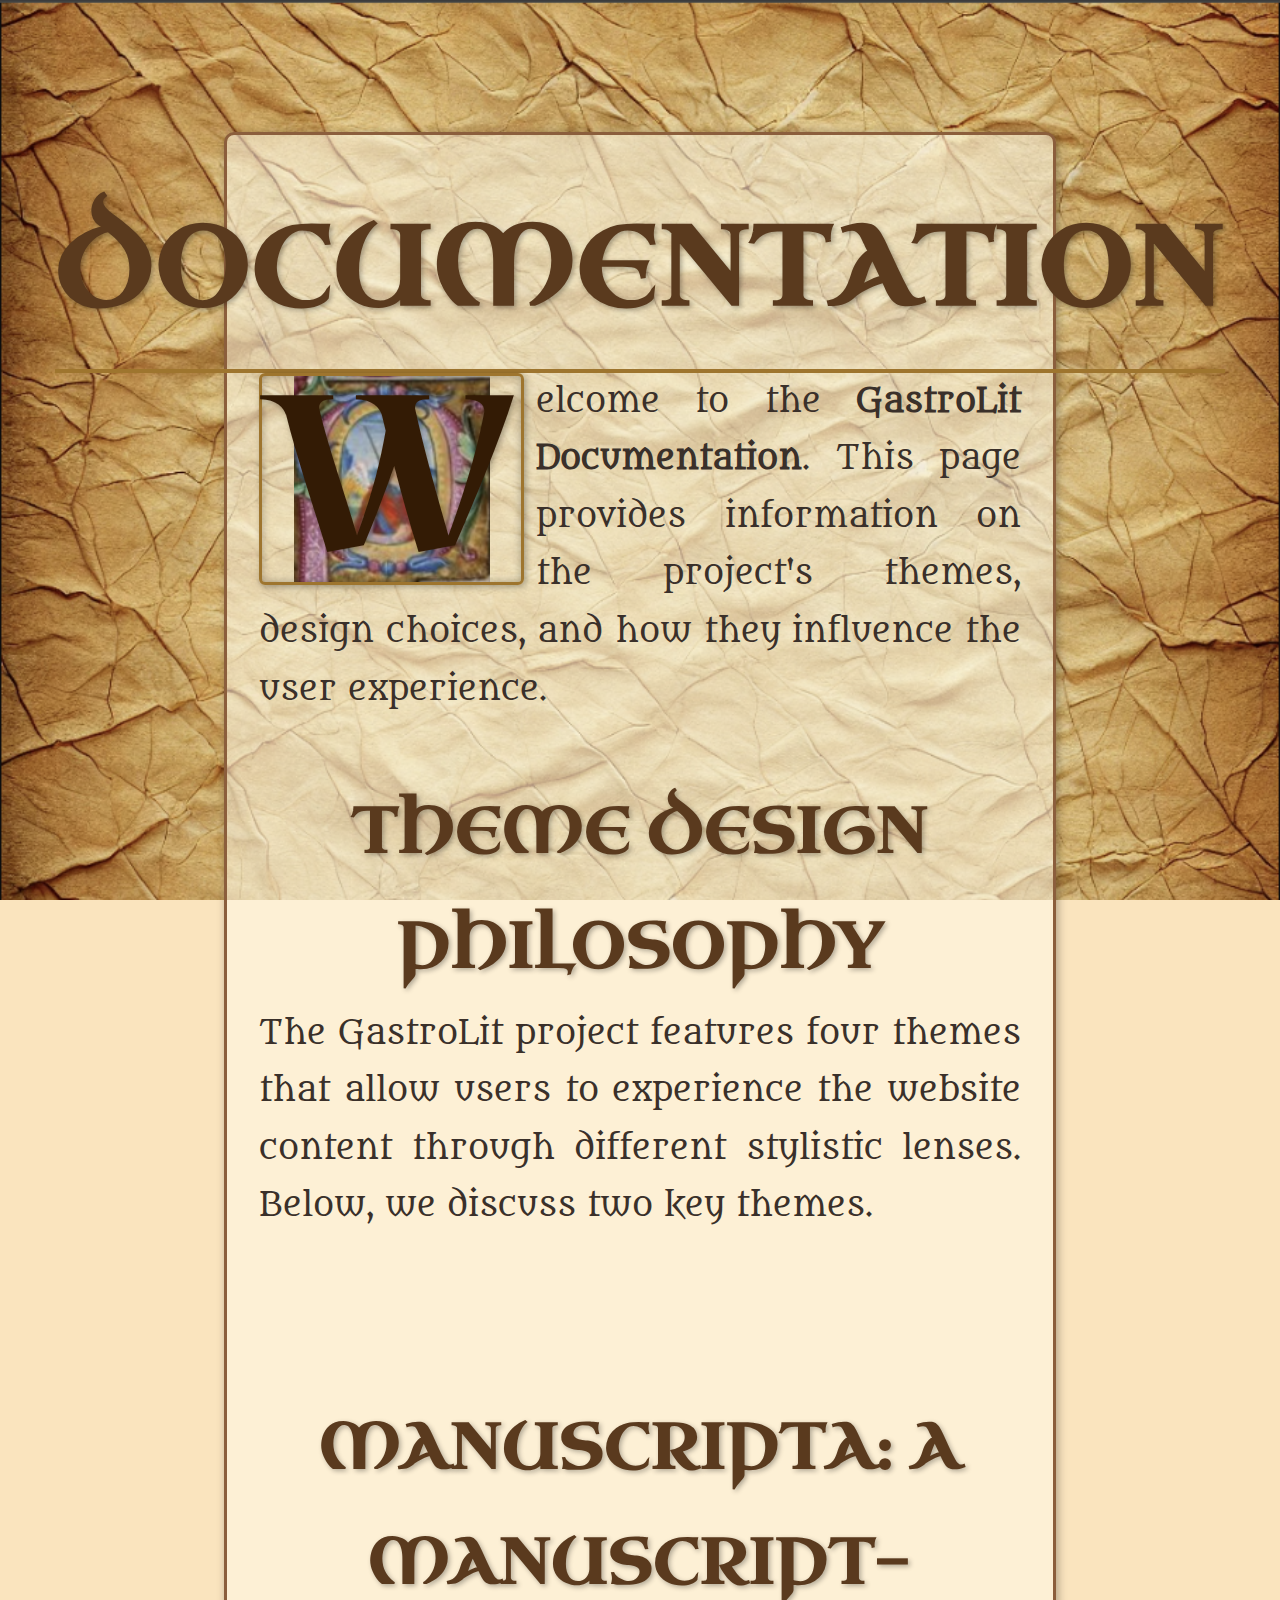
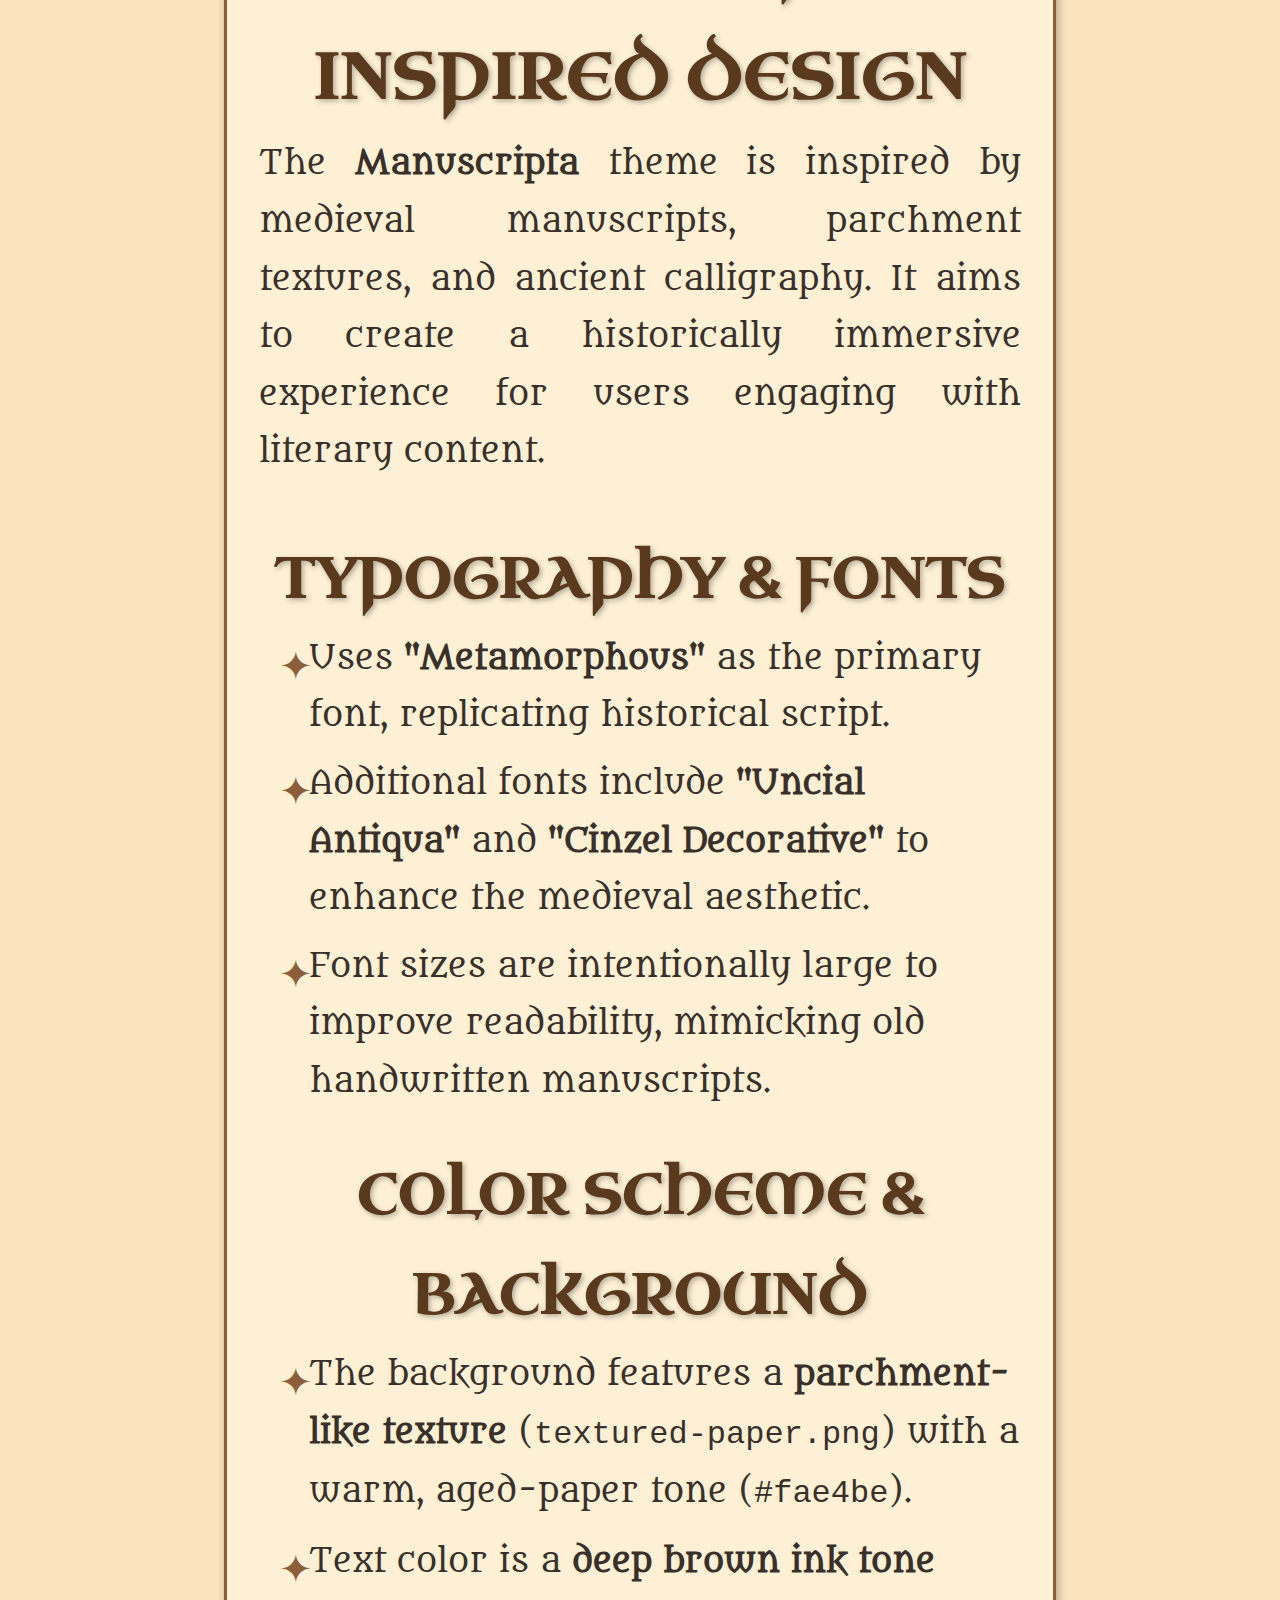
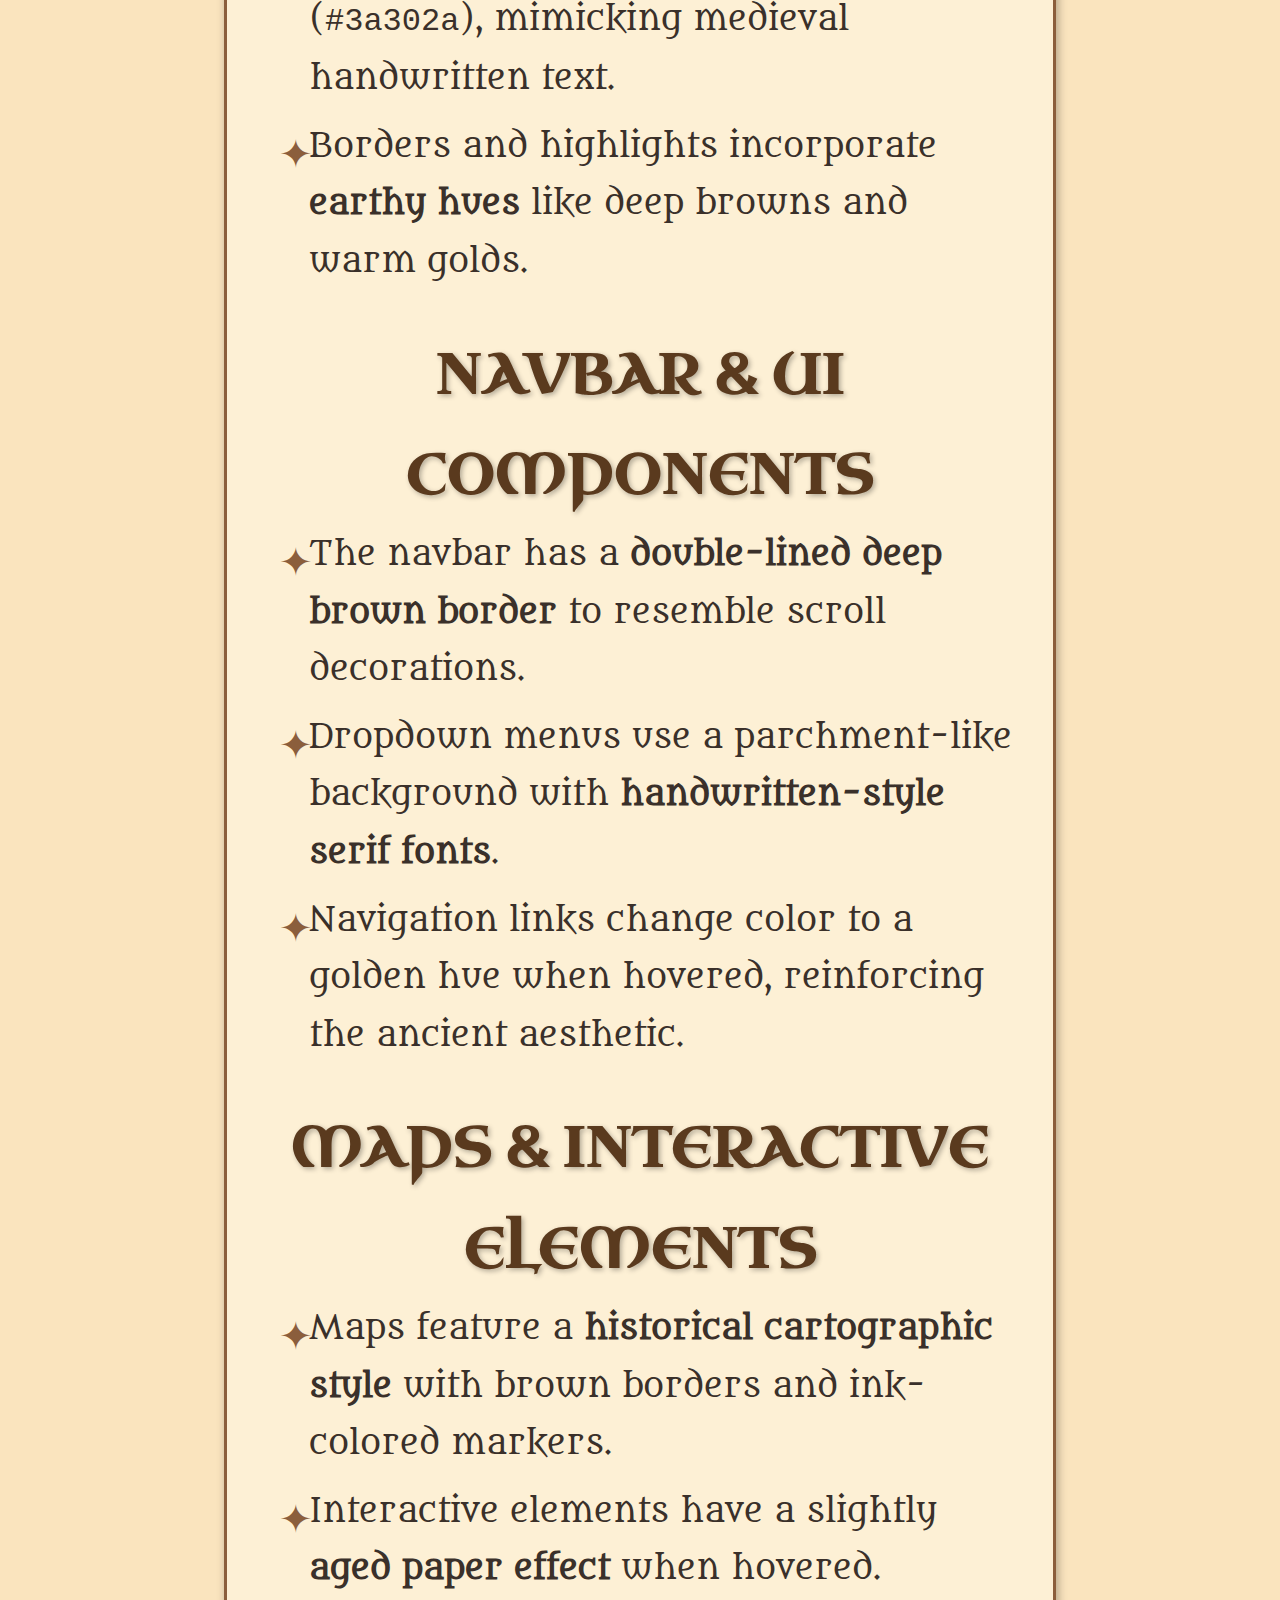
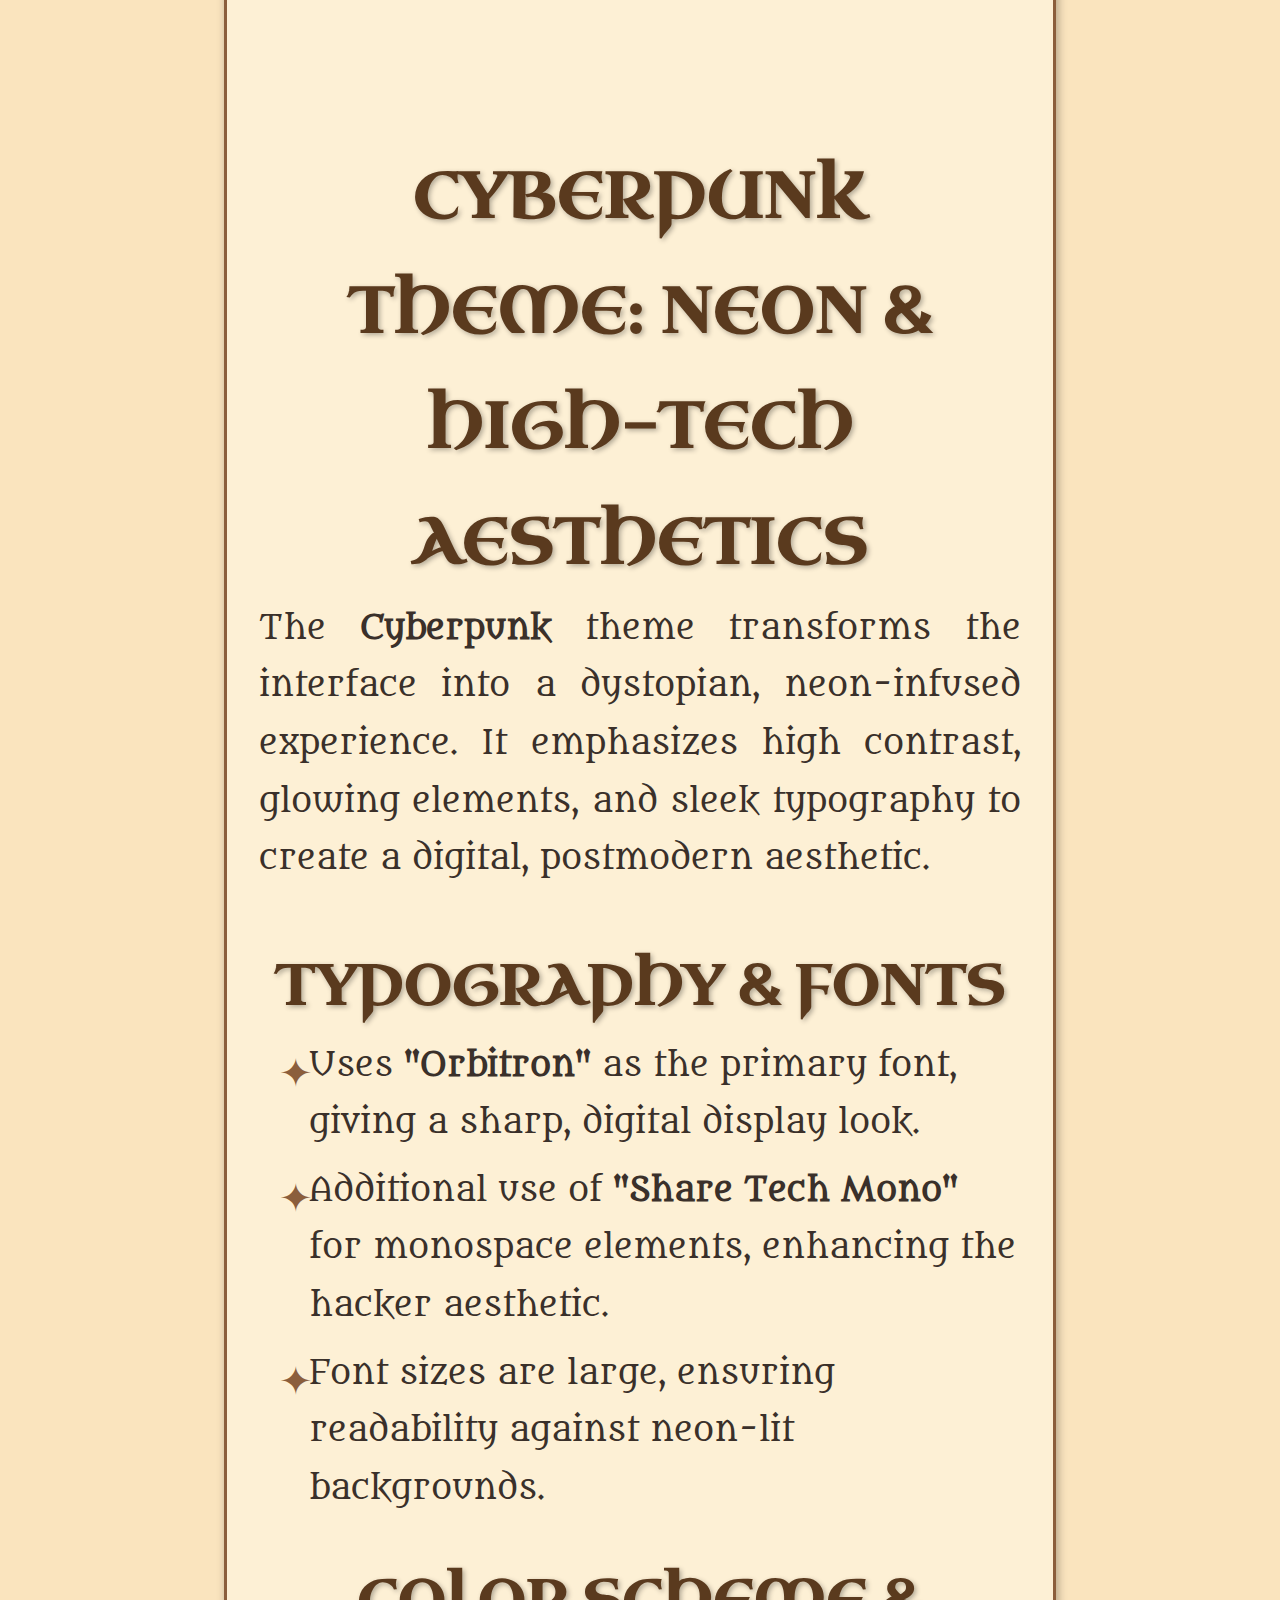
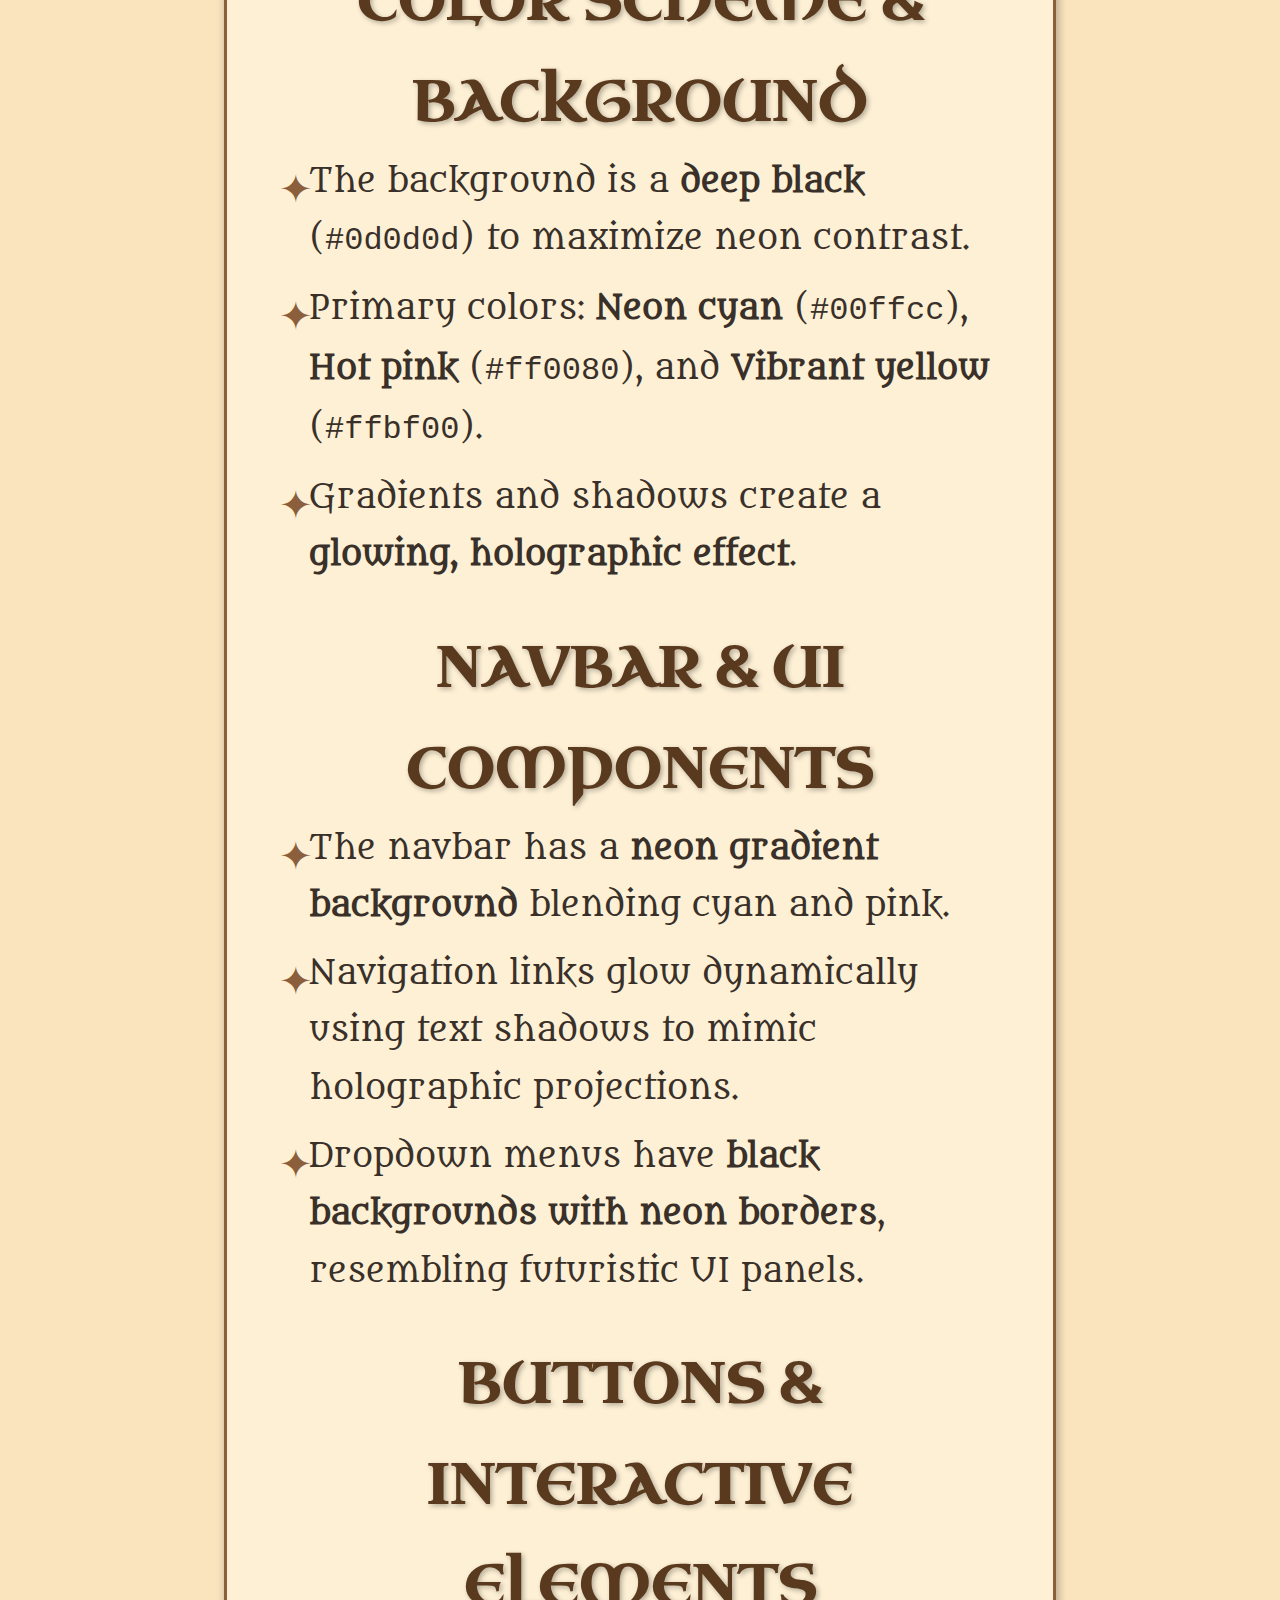
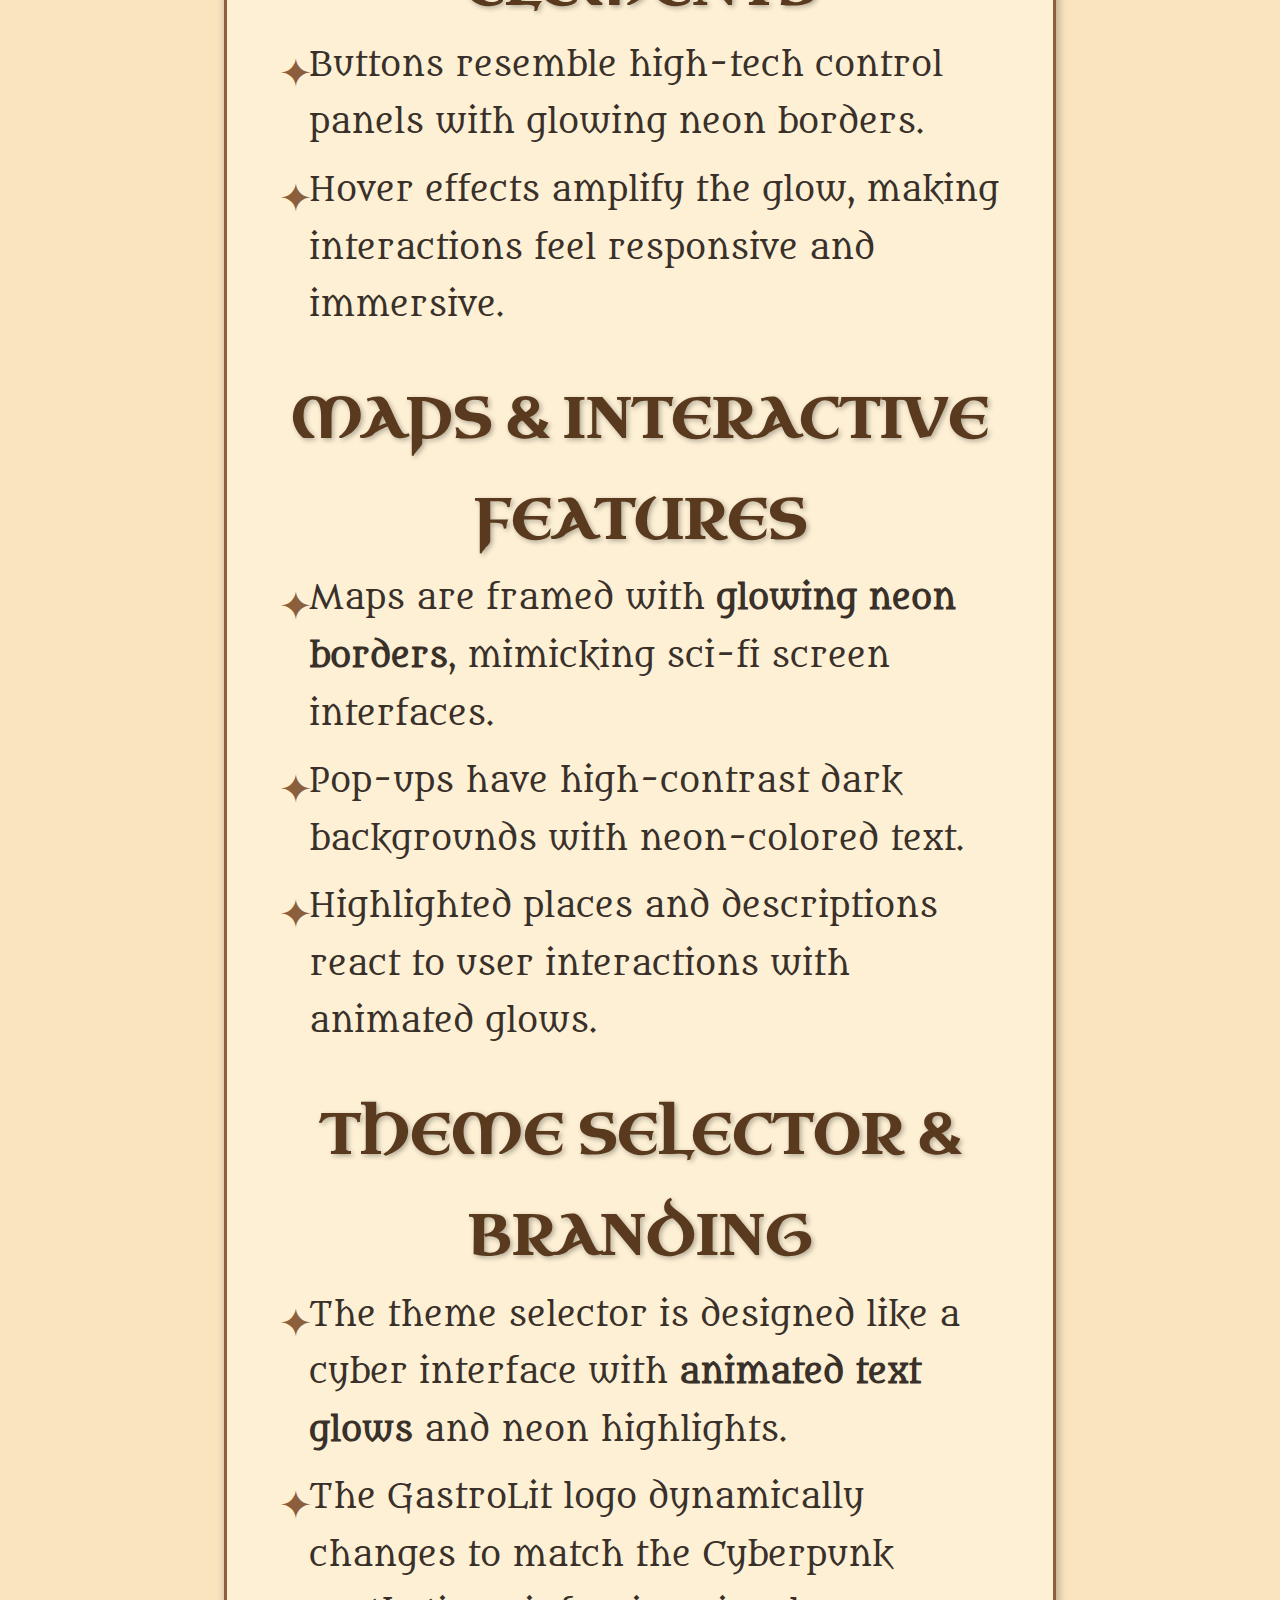
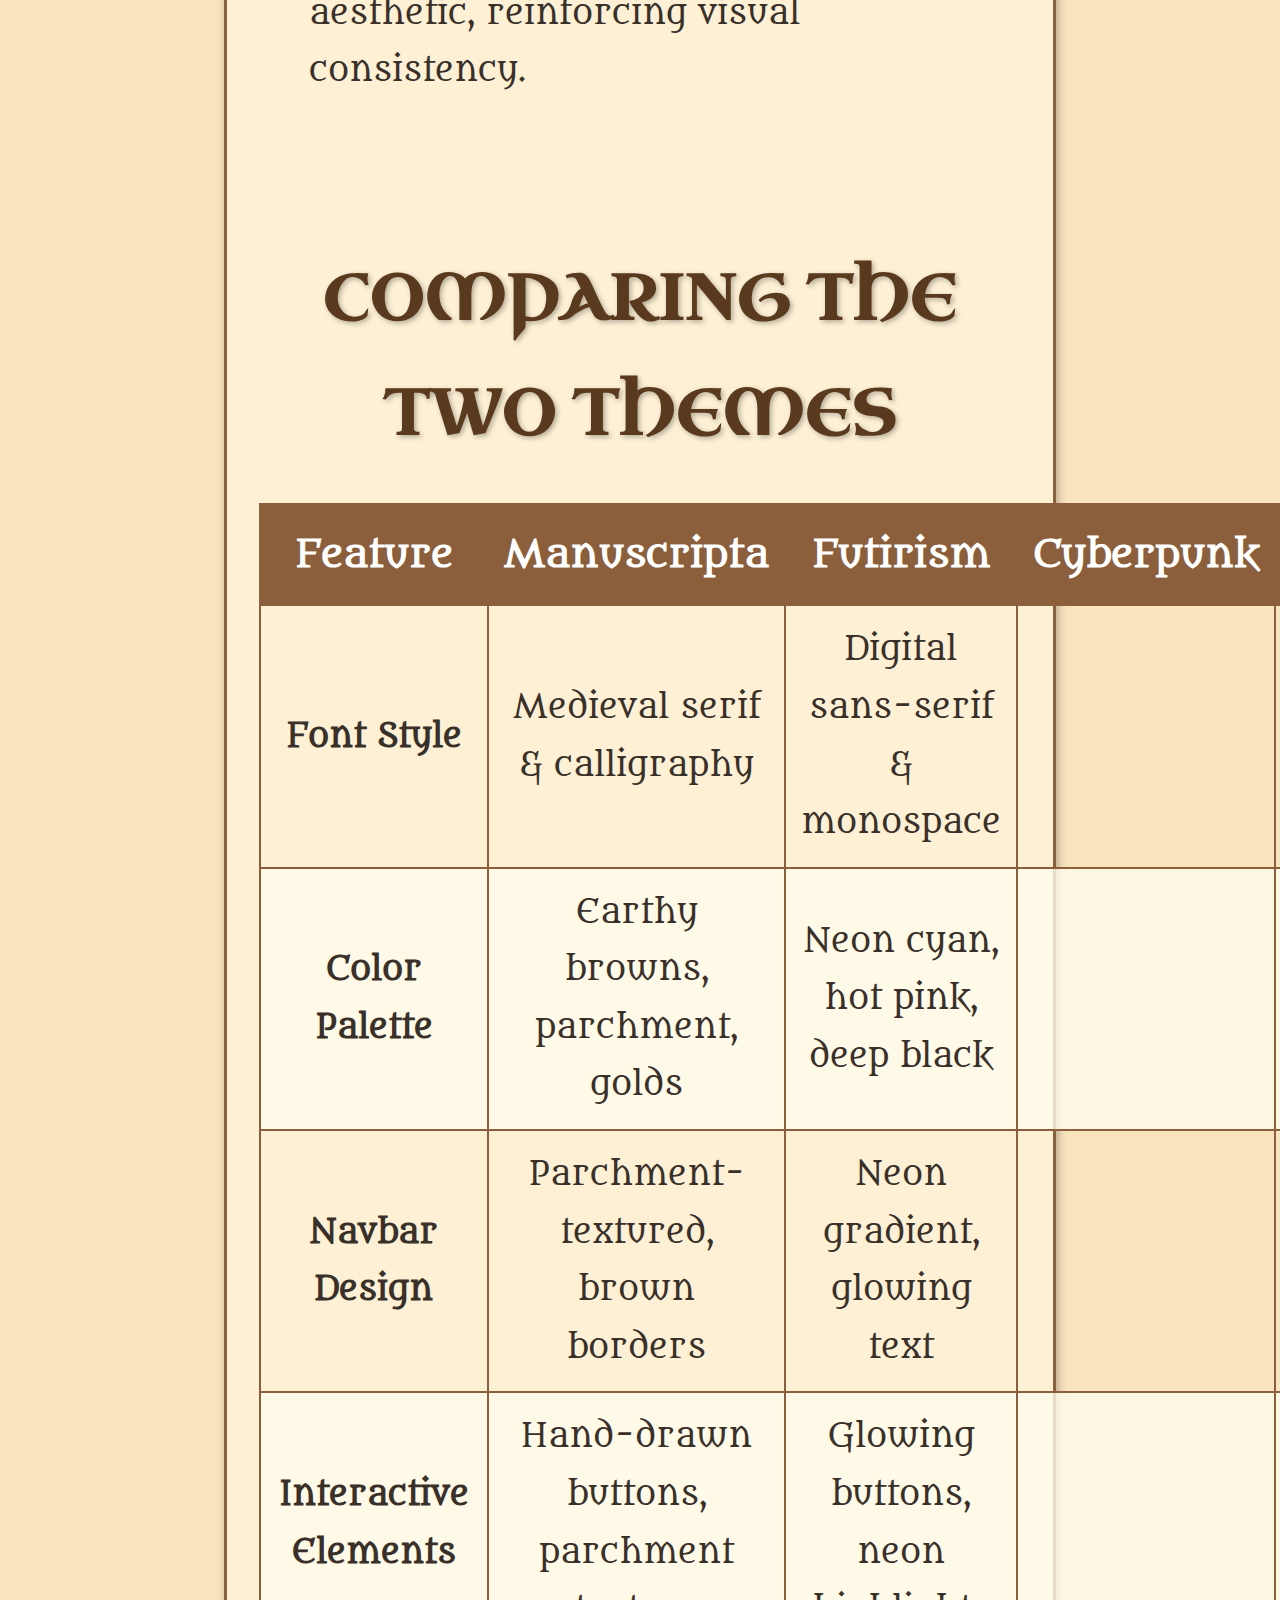
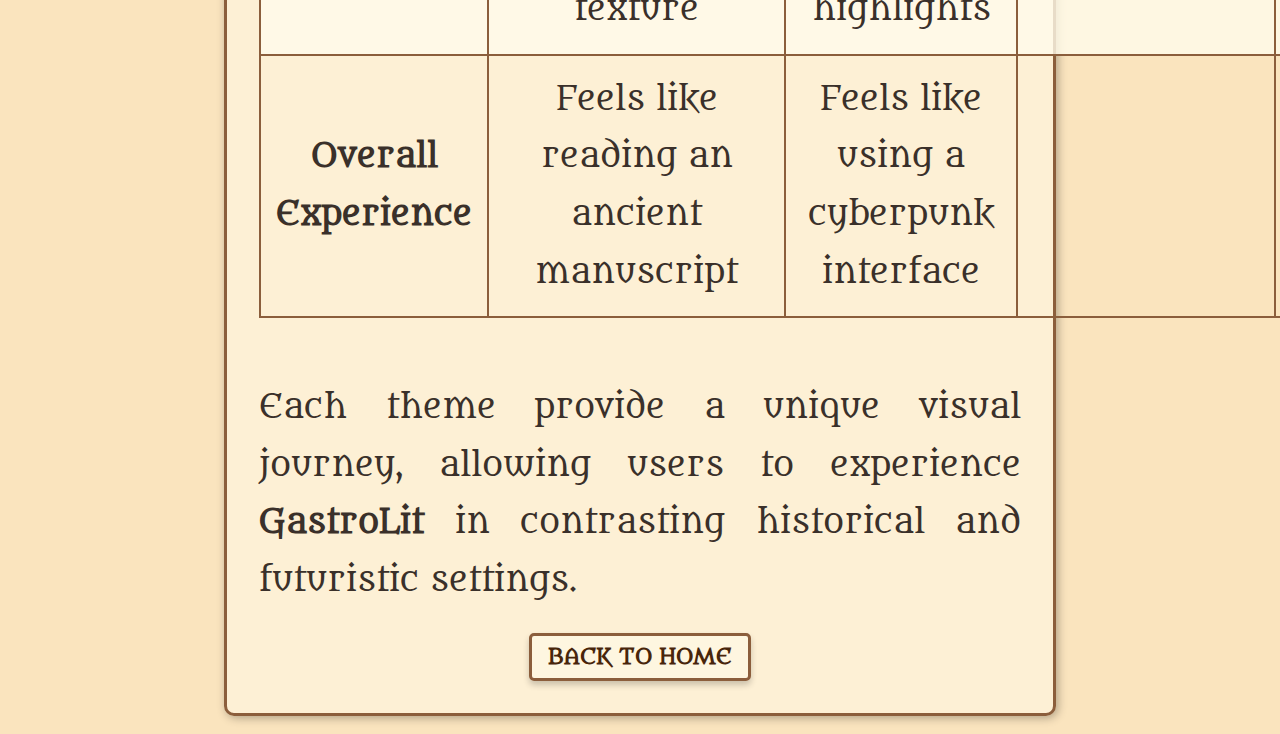
==== doc.html @ 425aa204 "names adjusting" ====
<!DOCTYPE html>
<html lang="en">
<head>
    <meta charset="UTF-8">
    <title>Documentation</title>
    <link id="theme-stylesheet" rel="stylesheet" href="">
</head>
<body>

    <div class="doc-container">
        <h1>Documentation</h1>
        <p class="drop-cap">Welcome to the <b>GastroLit Documentation</b>. This page provides information on the project's themes, design choices, and how they influence the user experience.</p>

        <h2>Theme Design Philosophy</h2>
        <p>The GastroLit project features four themes that allow users to experience the website content through different stylistic lenses. Below, we discuss two key themes.

        <hr>

        <h2>Manuscripta: A Manuscript-Inspired Design</h2>
        <p>The <b>Manuscripta</b> theme is inspired by medieval manuscripts, parchment textures, and ancient calligraphy. It aims to create a historically immersive experience for users engaging with literary content.</p>

        <h3>Typography & Fonts</h3>
        <ul>
            <li>Uses <b>"Metamorphous"</b> as the primary font, replicating historical script.</li>
            <li>Additional fonts include <b>"Uncial Antiqua"</b> and <b>"Cinzel Decorative"</b> to enhance the medieval aesthetic.</li>
            <li>Font sizes are intentionally large to improve readability, mimicking old handwritten manuscripts.</li>
        </ul>

        <h3>Color Scheme & Background</h3>
        <ul>
            <li>The background features a <b>parchment-like texture</b> (<code>textured-paper.png</code>) with a warm, aged-paper tone (<code>#fae4be</code>).</li>
            <li>Text color is a <b>deep brown ink tone</b> (<code>#3a302a</code>), mimicking medieval handwritten text.</li>
            <li>Borders and highlights incorporate <b>earthy hues</b> like deep browns and warm golds.</li>
        </ul>

        <h3>Navbar & UI Components</h3>
        <ul>
            <li>The navbar has a <b>double-lined deep brown border</b> to resemble scroll decorations.</li>
            <li>Dropdown menus use a parchment-like background with <b>handwritten-style serif fonts</b>.</li>
            <li>Navigation links change color to a golden hue when hovered, reinforcing the ancient aesthetic.</li>
        </ul>

        <h3>Maps & Interactive Elements</h3>
        <ul>
            <li>Maps feature a <b>historical cartographic style</b> with brown borders and ink-colored markers.</li>
            <li>Interactive elements have a slightly <b>aged paper effect</b> when hovered.</li>
        </ul>

        <hr>

        <h2>Cyberpunk Theme: Neon & High-Tech Aesthetics</h2>
        <p>The <b>Cyberpunk</b> theme transforms the interface into a dystopian, neon-infused experience. It emphasizes high contrast, glowing elements, and sleek typography to create a digital, postmodern aesthetic.</p>

        <h3>Typography & Fonts</h3>
        <ul>
            <li>Uses <b>"Orbitron"</b> as the primary font, giving a sharp, digital display look.</li>
            <li>Additional use of <b>"Share Tech Mono"</b> for monospace elements, enhancing the hacker aesthetic.</li>
            <li>Font sizes are large, ensuring readability against neon-lit backgrounds.</li>
        </ul>

        <h3>Color Scheme & Background</h3>
        <ul>
            <li>The background is a <b>deep black</b> (<code>#0d0d0d</code>) to maximize neon contrast.</li>
            <li>Primary colors: <b>Neon cyan</b> (<code>#00ffcc</code>), <b>Hot pink</b> (<code>#ff0080</code>), and <b>Vibrant yellow</b> (<code>#ffbf00</code>).</li>
            <li>Gradients and shadows create a <b>glowing, holographic effect</b>.</li>
        </ul>

        <h3>Navbar & UI Components</h3>
        <ul>
            <li>The navbar has a <b>neon gradient background</b> blending cyan and pink.</li>
            <li>Navigation links glow dynamically using text shadows to mimic holographic projections.</li>
            <li>Dropdown menus have <b>black backgrounds with neon borders</b>, resembling futuristic UI panels.</li>
        </ul>

        <h3>Buttons & Interactive Elements</h3>
        <ul>
            <li>Buttons resemble high-tech control panels with glowing neon borders.</li>
            <li>Hover effects amplify the glow, making interactions feel responsive and immersive.</li>
        </ul>

        <h3>Maps & Interactive Features</h3>
        <ul>
            <li>Maps are framed with <b>glowing neon borders</b>, mimicking sci-fi screen interfaces.</li>
            <li>Pop-ups have high-contrast dark backgrounds with neon-colored text.</li>
            <li>Highlighted places and descriptions react to user interactions with animated glows.</li>
        </ul>

        <h3>Theme Selector & Branding</h3>
        <ul>
            <li>The theme selector is designed like a cyber interface with <b>animated text glows</b> and neon highlights.</li>
            <li>The GastroLit logo dynamically changes to match the Cyberpunk aesthetic, reinforcing visual consistency.</li>
        </ul>

        <hr>

        <h2>Comparing the Two Themes</h2>
        <table border="1" style="width: 100%; text-align: left; border-collapse: collapse;">
            <thead>
                <tr>
                    <th>Feature</th>
                    <th>Manuscripta</th>
                    <th>Futirism</th>
                    <th>Cyberpunk</th>
                    <th>Futuristic</th>
                </tr>
            </thead>
            <tbody>
                <tr>
                    <td><b>Font Style</b></td>
                    <td>Medieval serif & calligraphy</td>
                    <td>Digital sans-serif & monospace</td>
                    <td></td>
                    <td></td>
                </tr>
                <tr>
                    <td><b>Color Palette</b></td>
                    <td>Earthy browns, parchment, golds</td>
                    <td>Neon cyan, hot pink, deep black</td>
                    <td></td>
                    <td></td>
                </tr>
                <tr>
                    <td><b>Navbar Design</b></td>
                    <td>Parchment-textured, brown borders</td>
                    <td>Neon gradient, glowing text</td>
                    <td></td>
                    <td></td>
                </tr>
                <tr>
                    <td><b>Interactive Elements</b></td>
                    <td>Hand-drawn buttons, parchment texture</td>
                    <td>Glowing buttons, neon highlights</td>
                    <td></td>
                    <td></td>
                </tr>
                <tr>
                    <td><b>Overall Experience</b></td>
                    <td>Feels like reading an ancient manuscript</td>
                    <td>Feels like using a cyberpunk interface</td>
                    <td></td>
                    <td></td>
                </tr>
            </tbody>
        </table>

        <br>
        <p>Each theme provide a unique visual journey, allowing users to experience <b>GastroLit</b> in contrasting historical and futuristic settings.</p>
        <button onclick="returnToHome()" class="button">Back to Home</button>
    </div>

    

    <script>
        document.addEventListener("DOMContentLoaded", function() {
            let currentTheme = localStorage.getItem("selectedTheme") || "styles/middleage.css";
            document.getElementById("theme-stylesheet").setAttribute("href", currentTheme);
        });
    </script>

    <script src="js/script.js"></script>

</body>
</html>
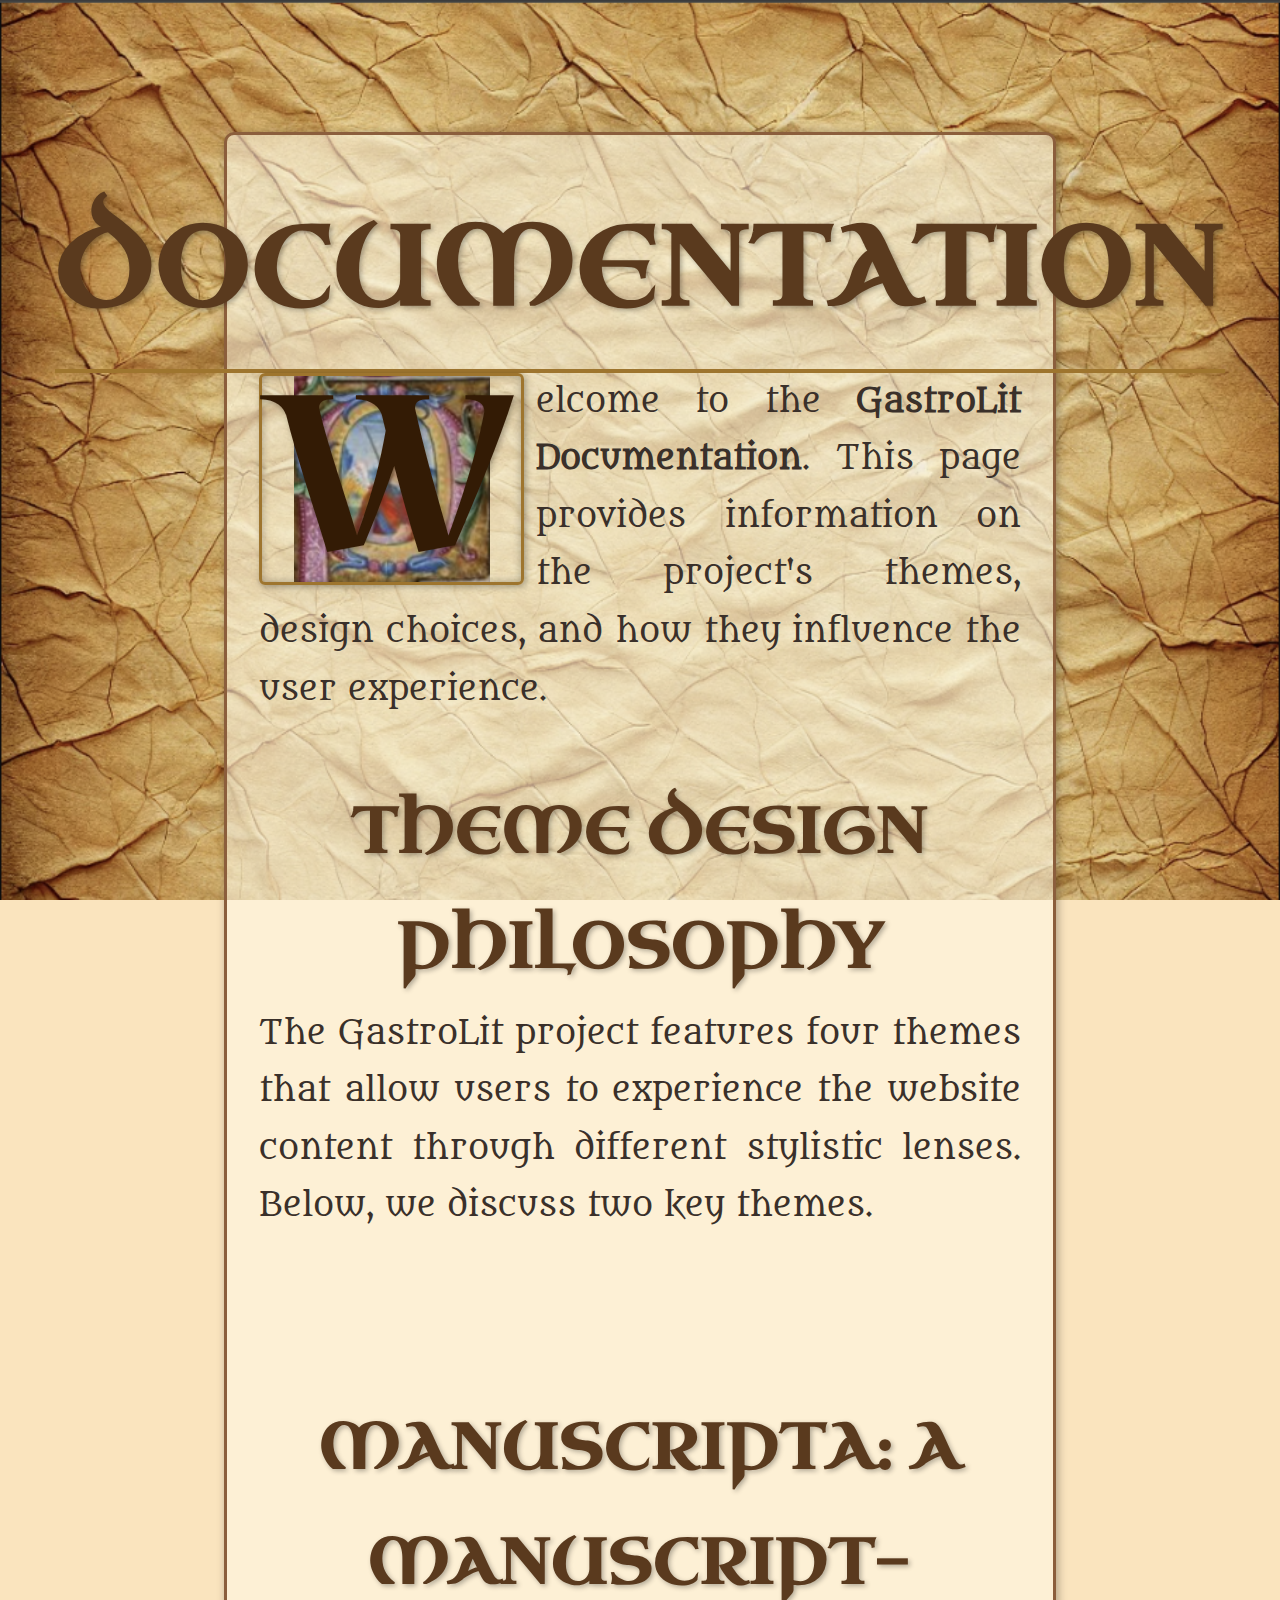
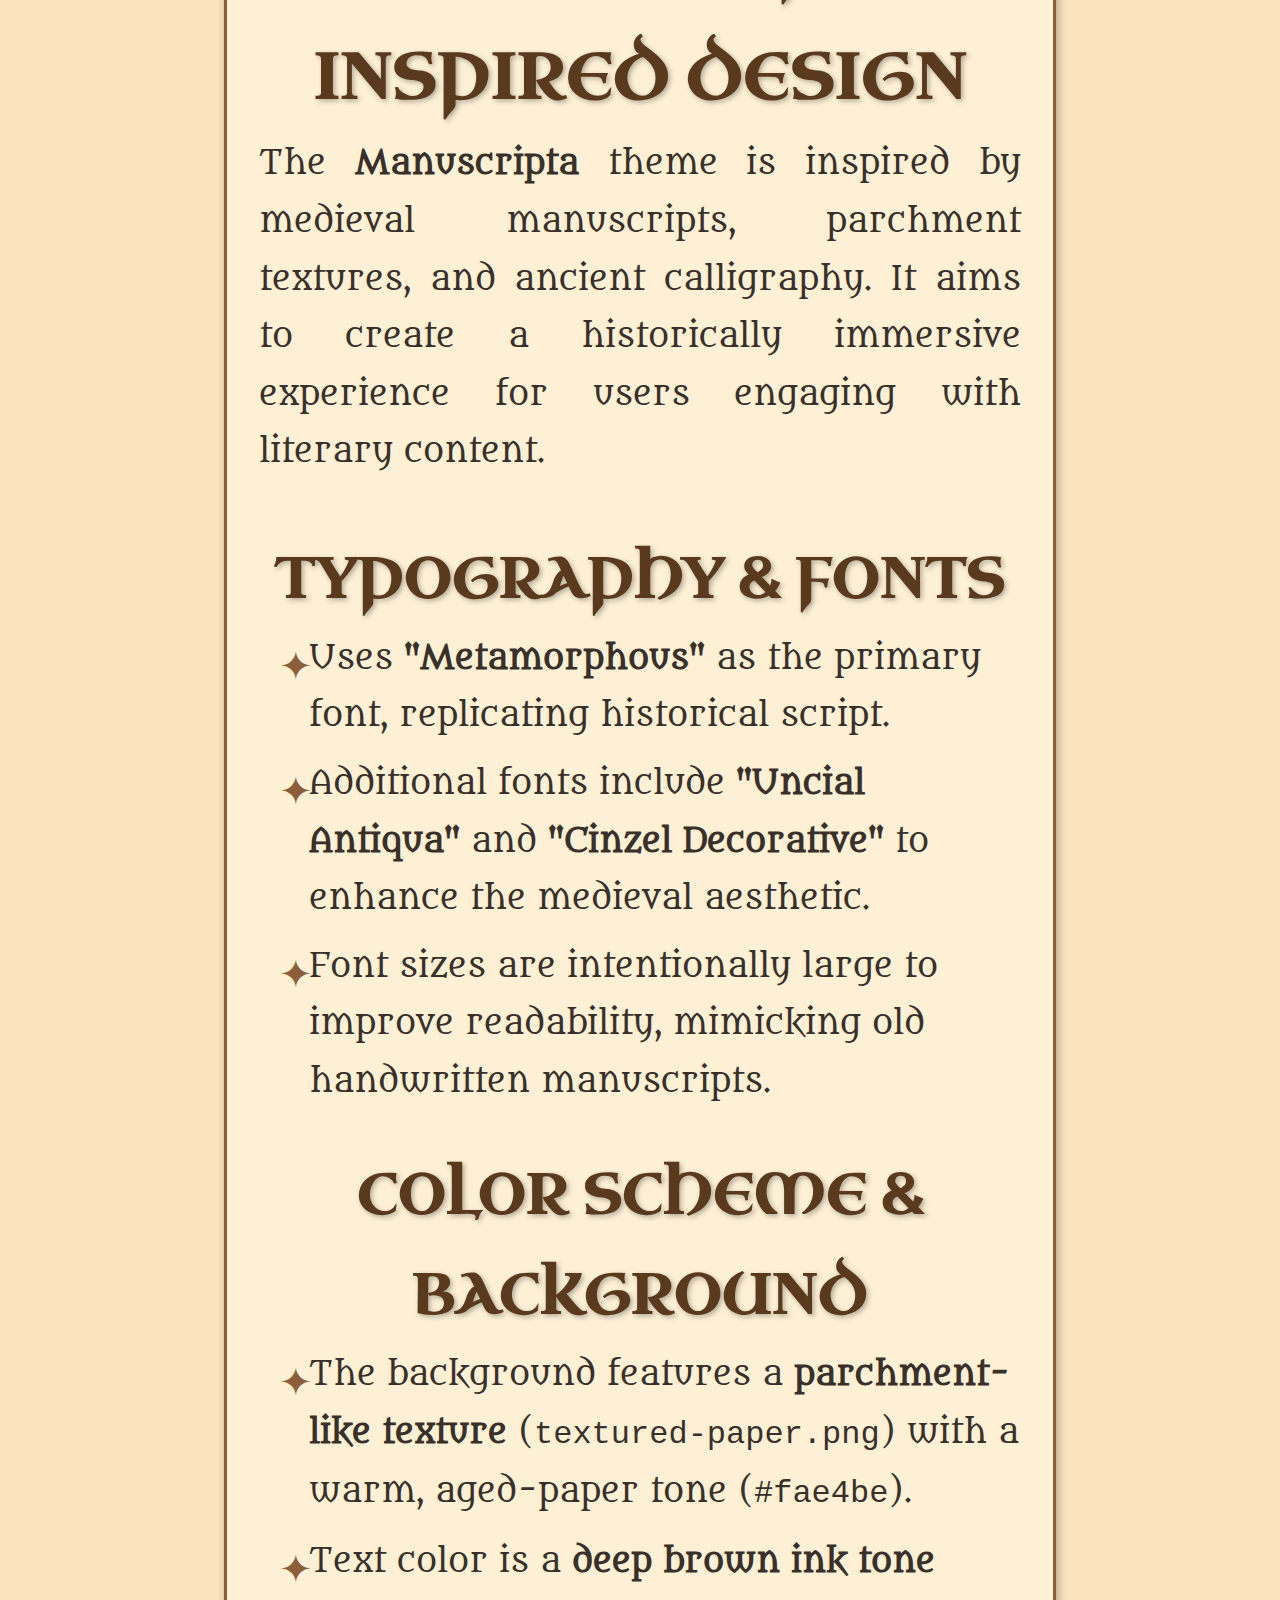
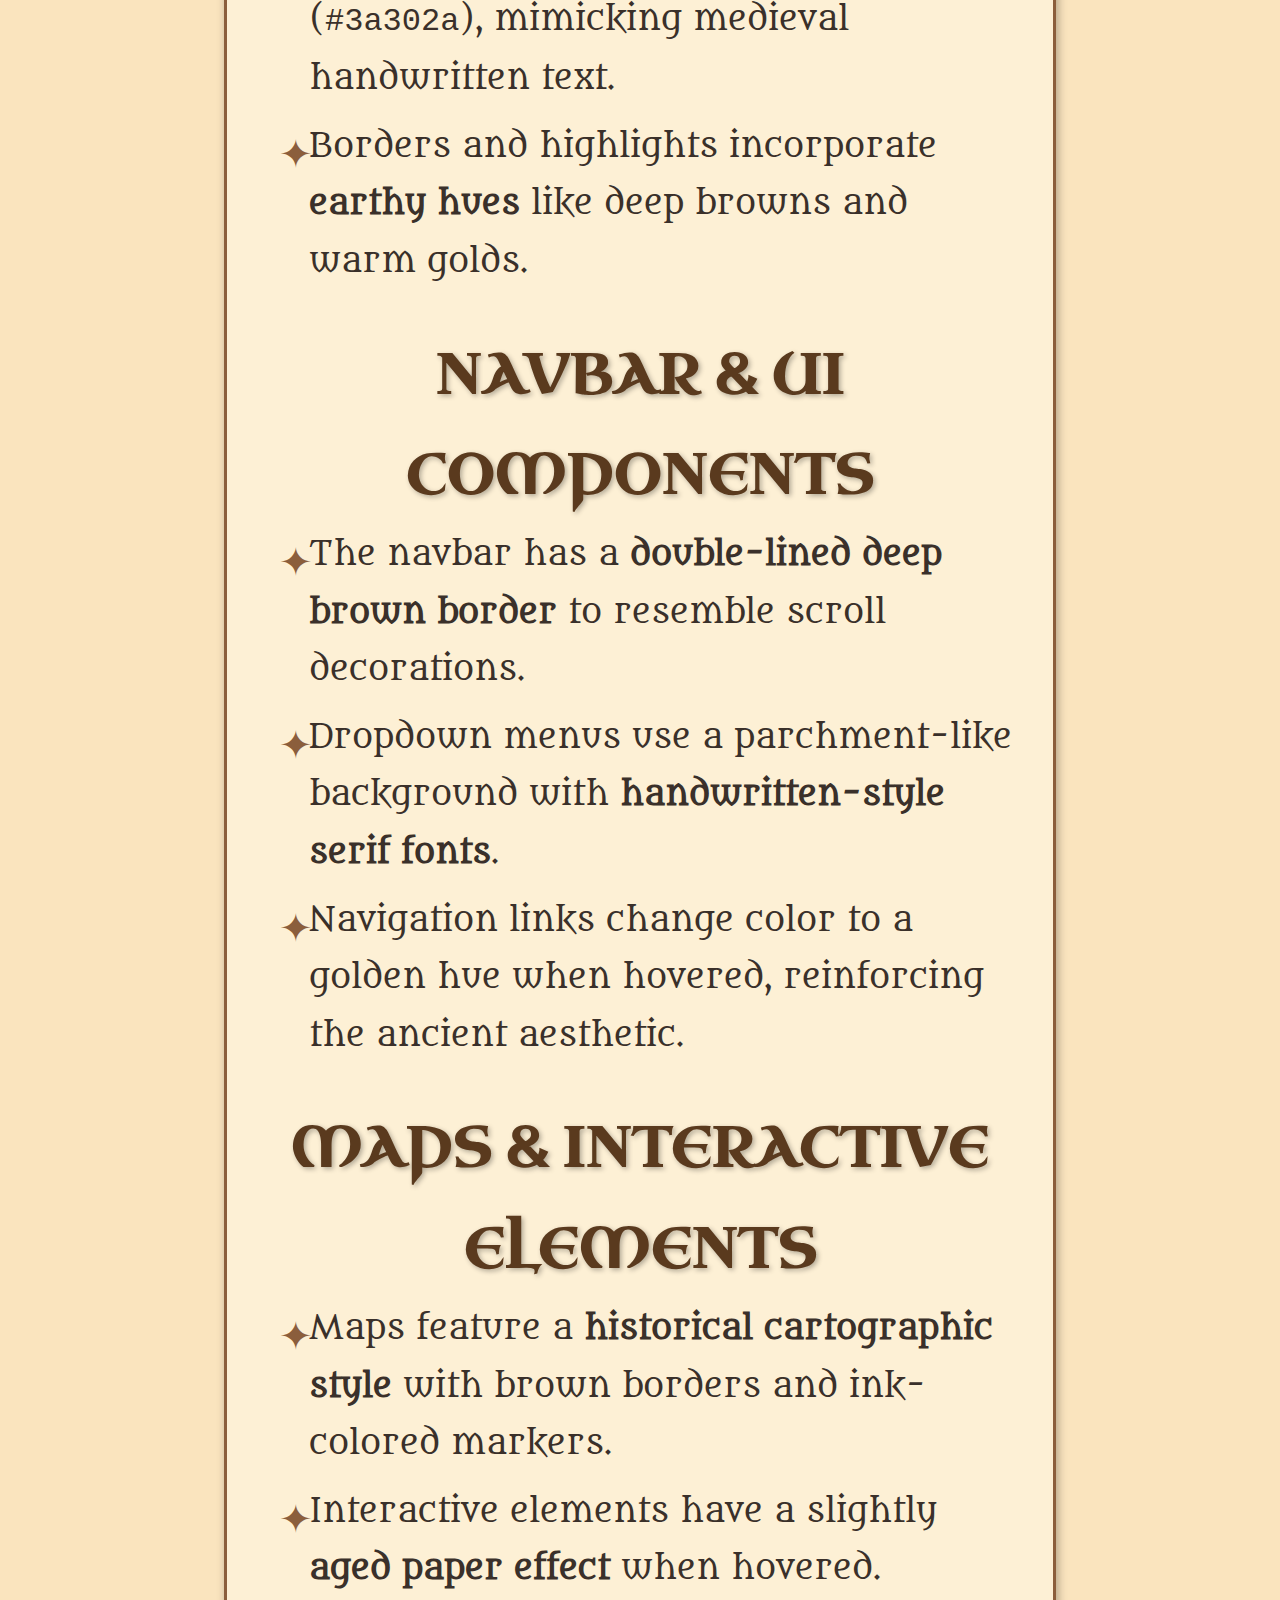
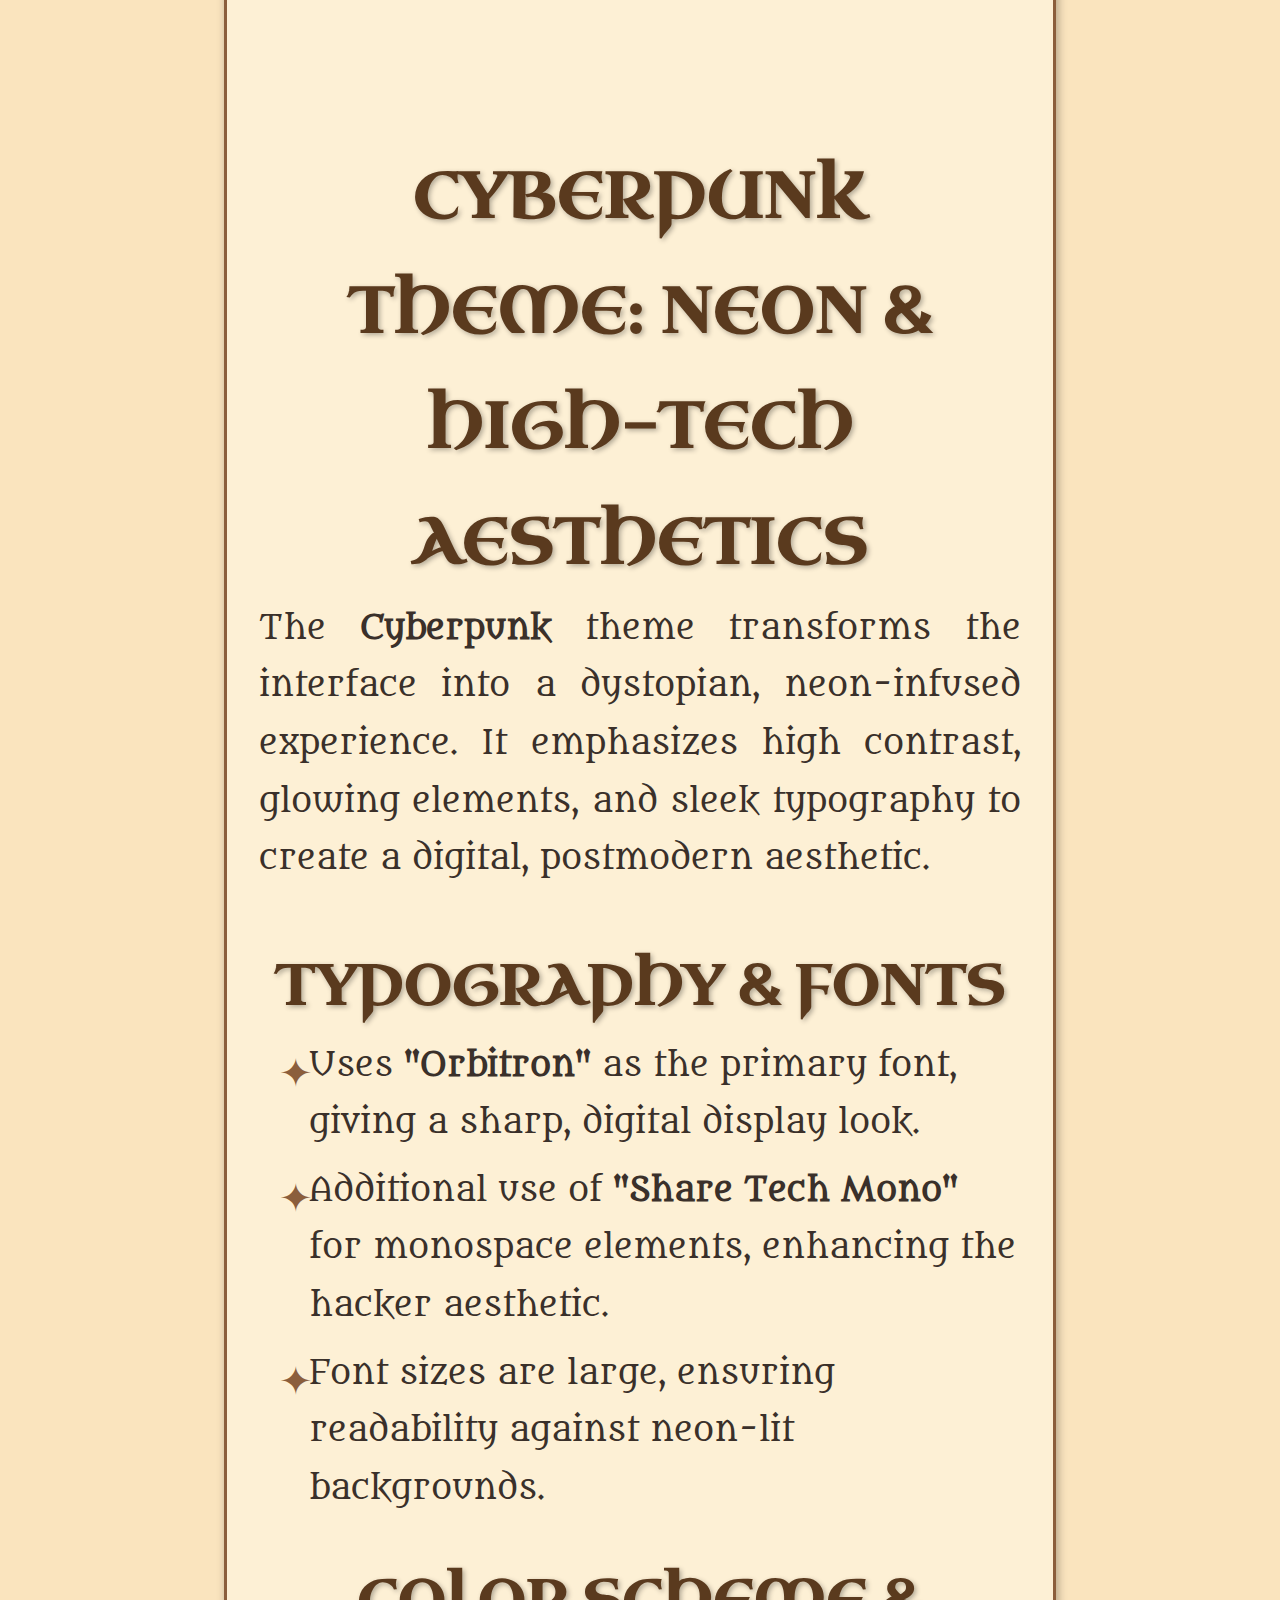
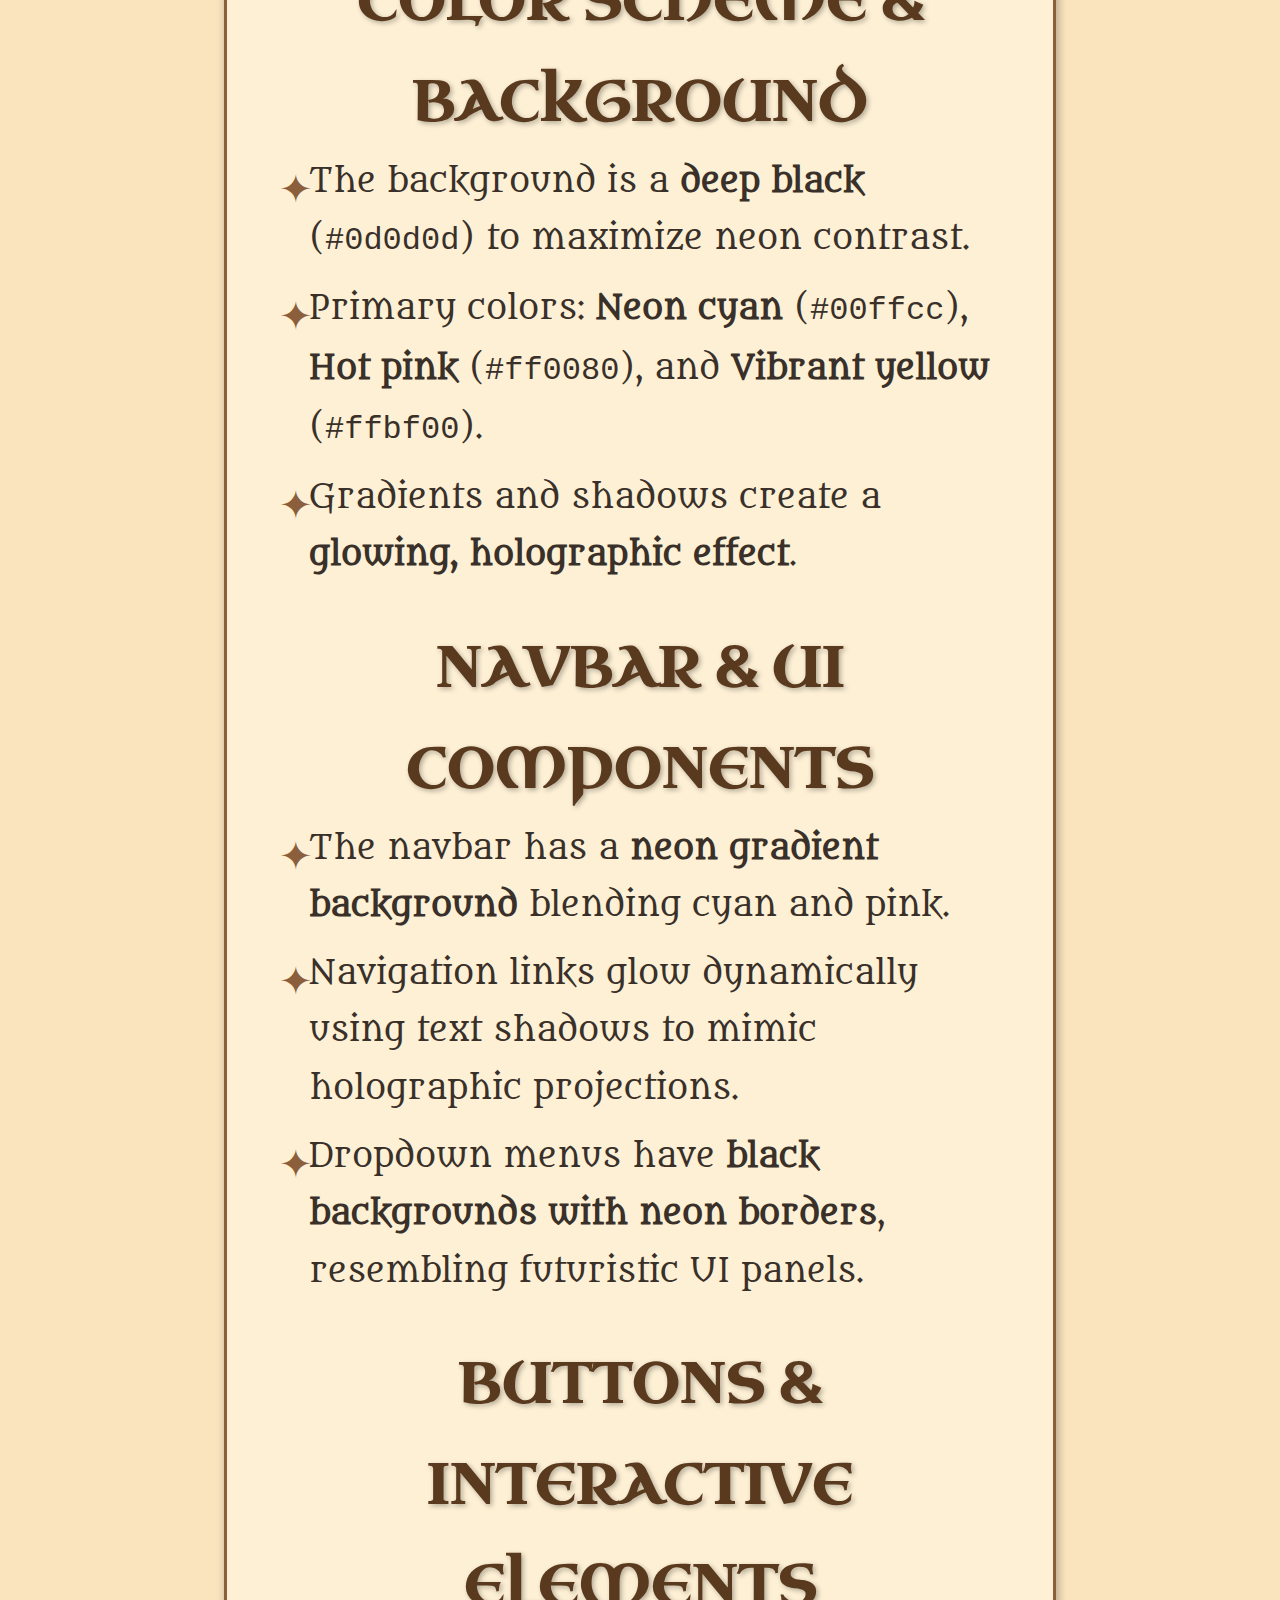
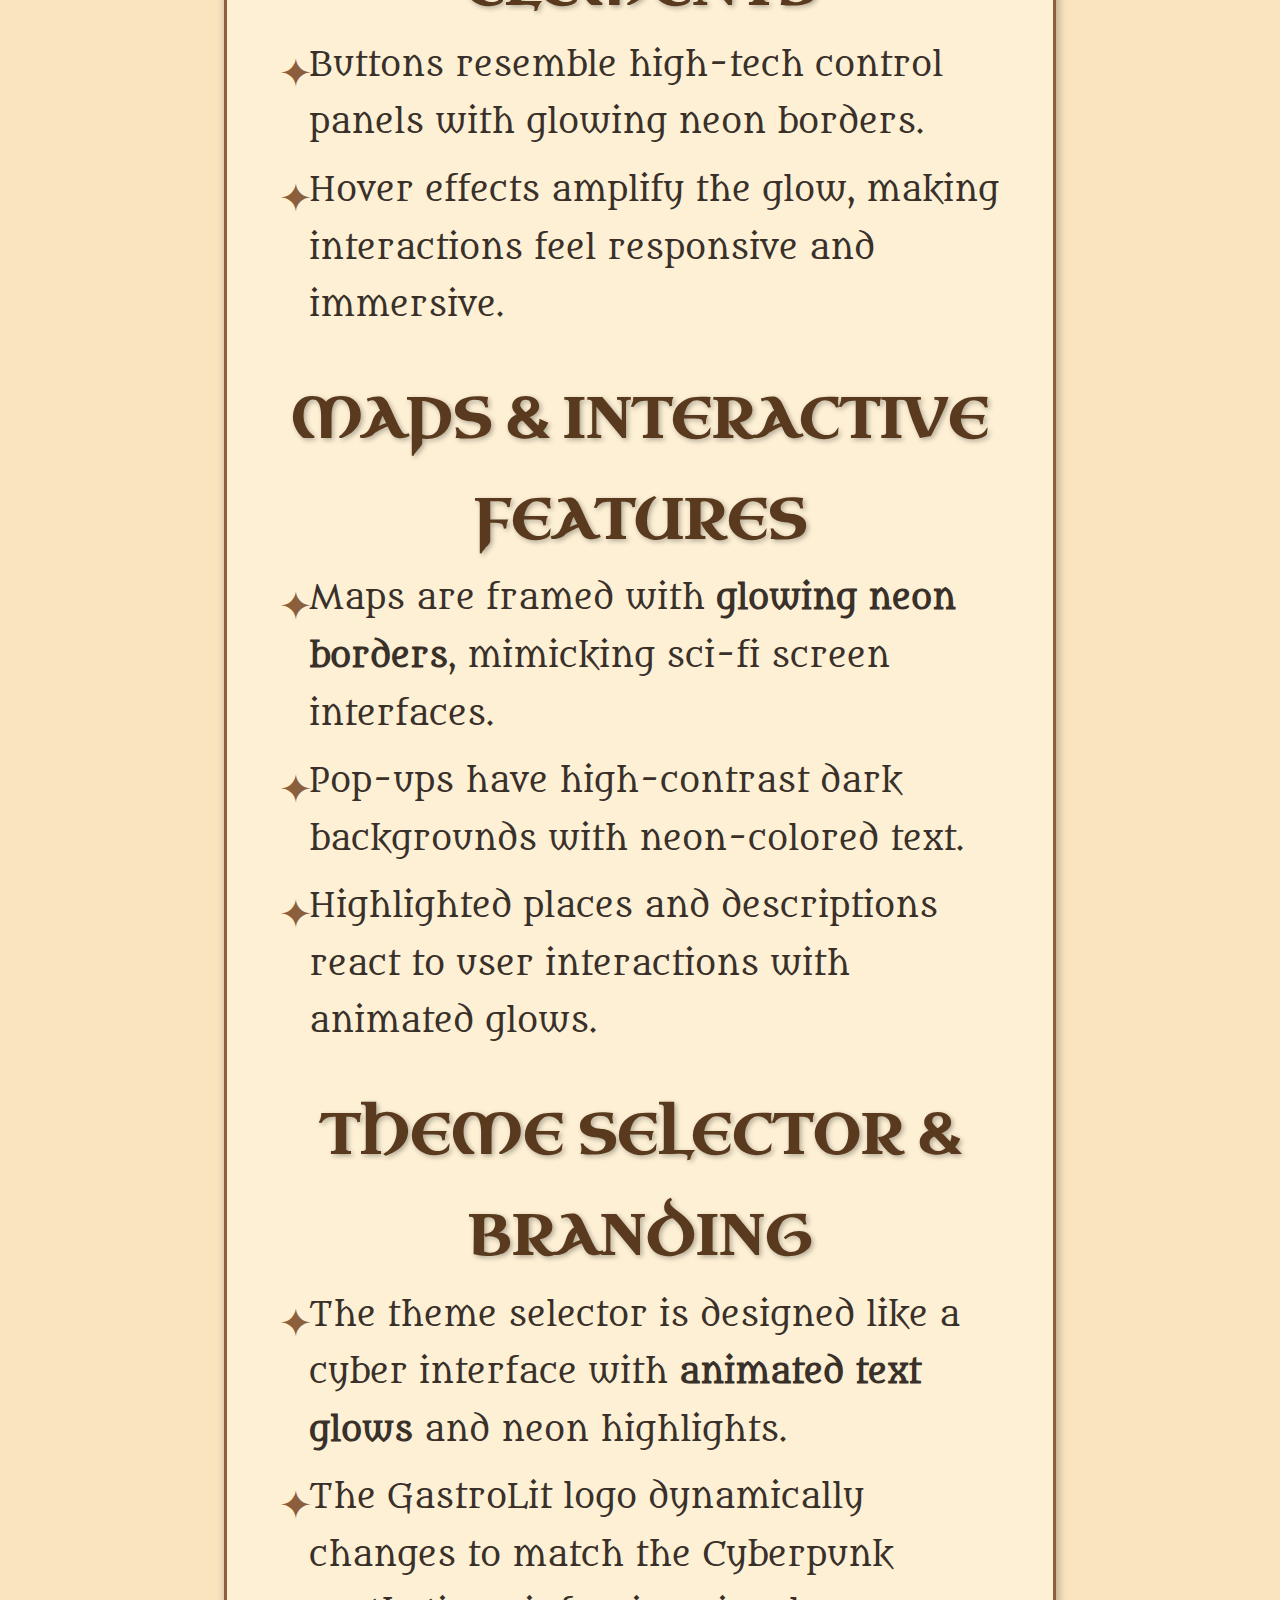
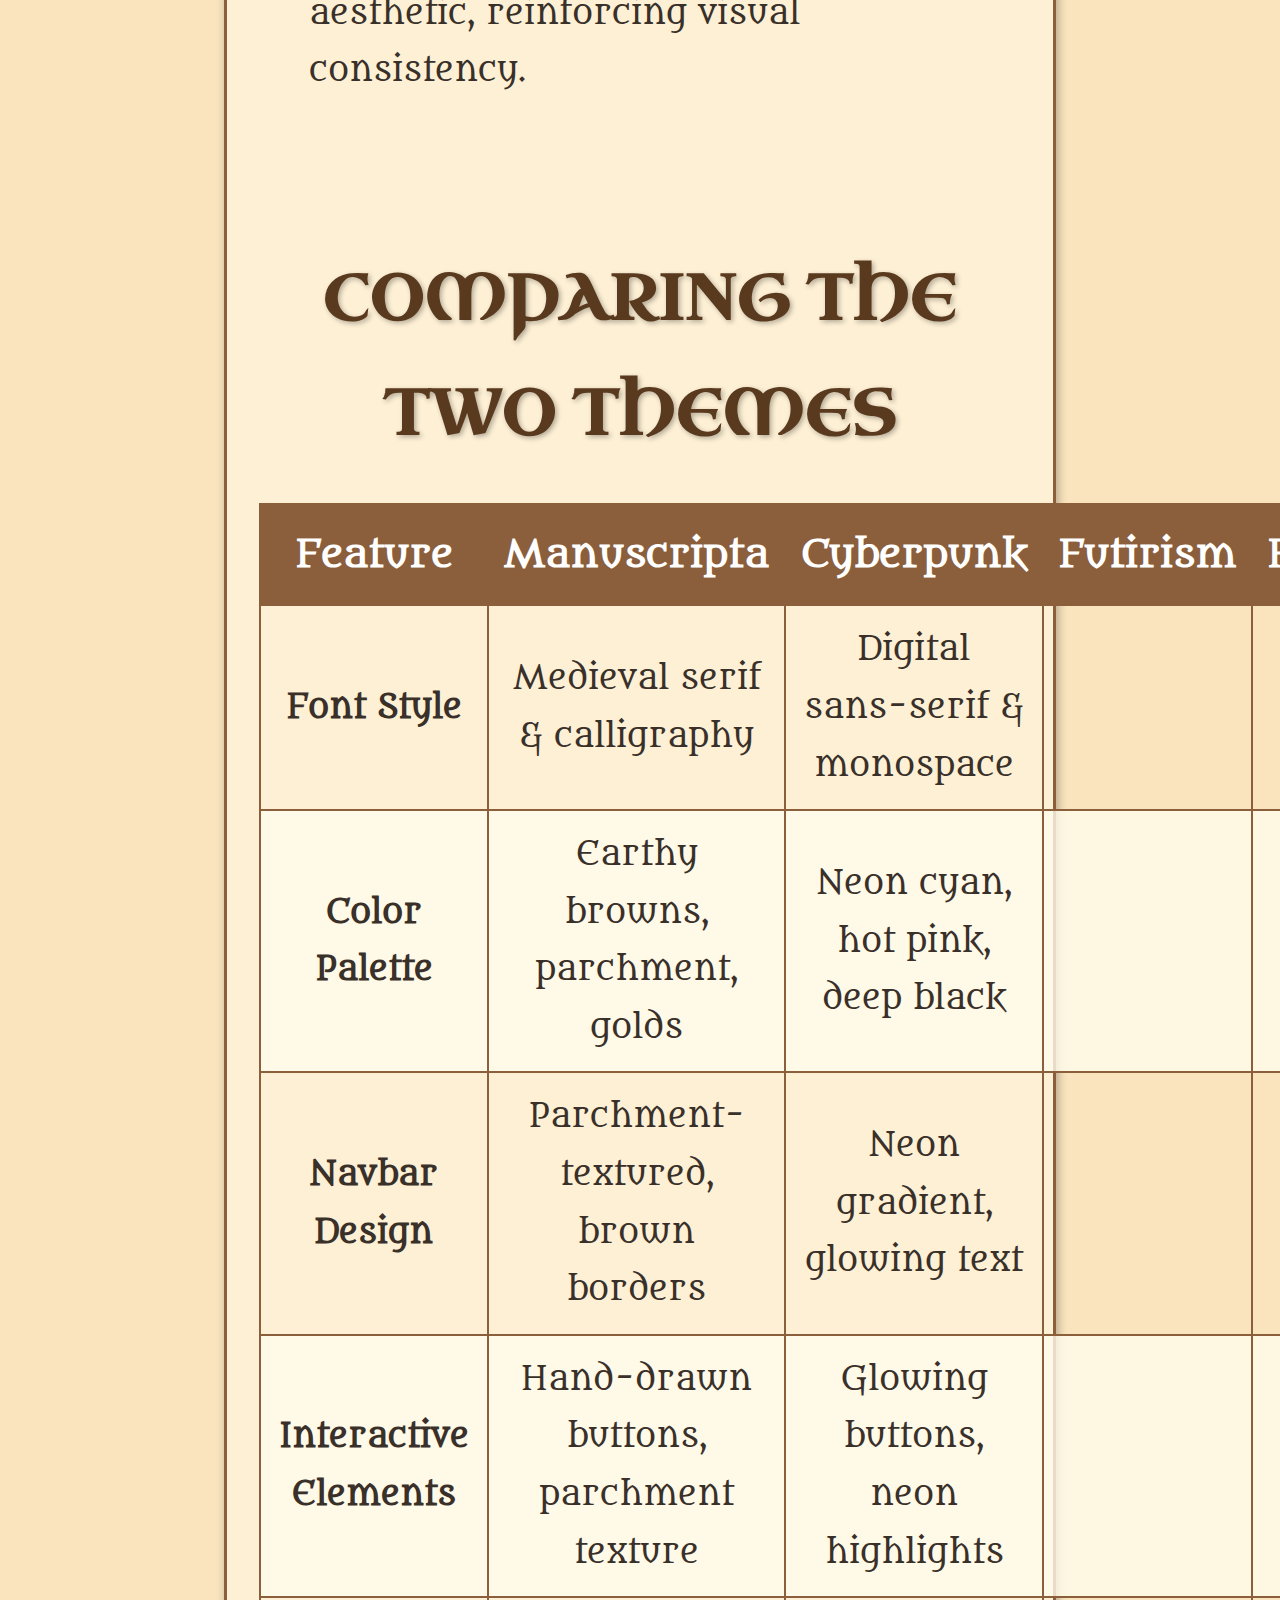
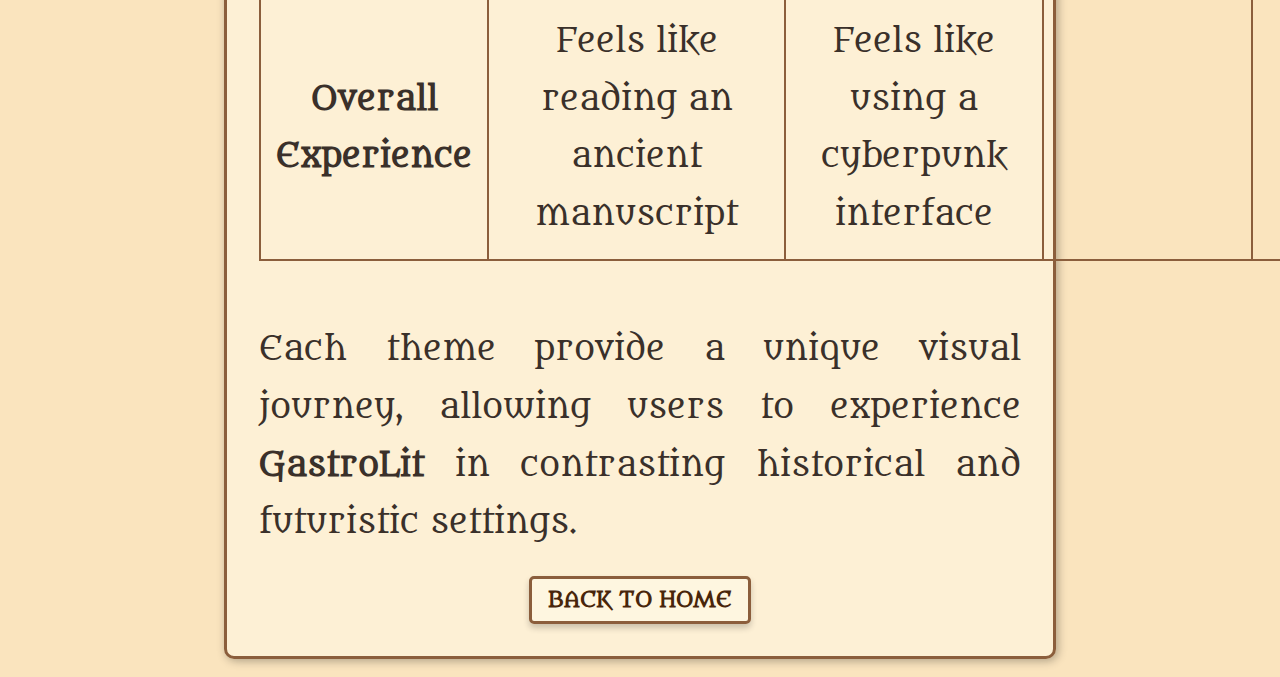
==== commit 83d79fb7: "map-popup and doc table headers fix" ====
--- a/doc.html
+++ b/doc.html
@@ -99,8 +99,8 @@
                 <tr>
                     <th>Feature</th>
                     <th>Manuscripta</th>
+                    <th>Cyberpunk</th>
                     <th>Futirism</th>
-                    <th>Cyberpunk</th>
                     <th>Futuristic</th>
                 </tr>
             </thead>
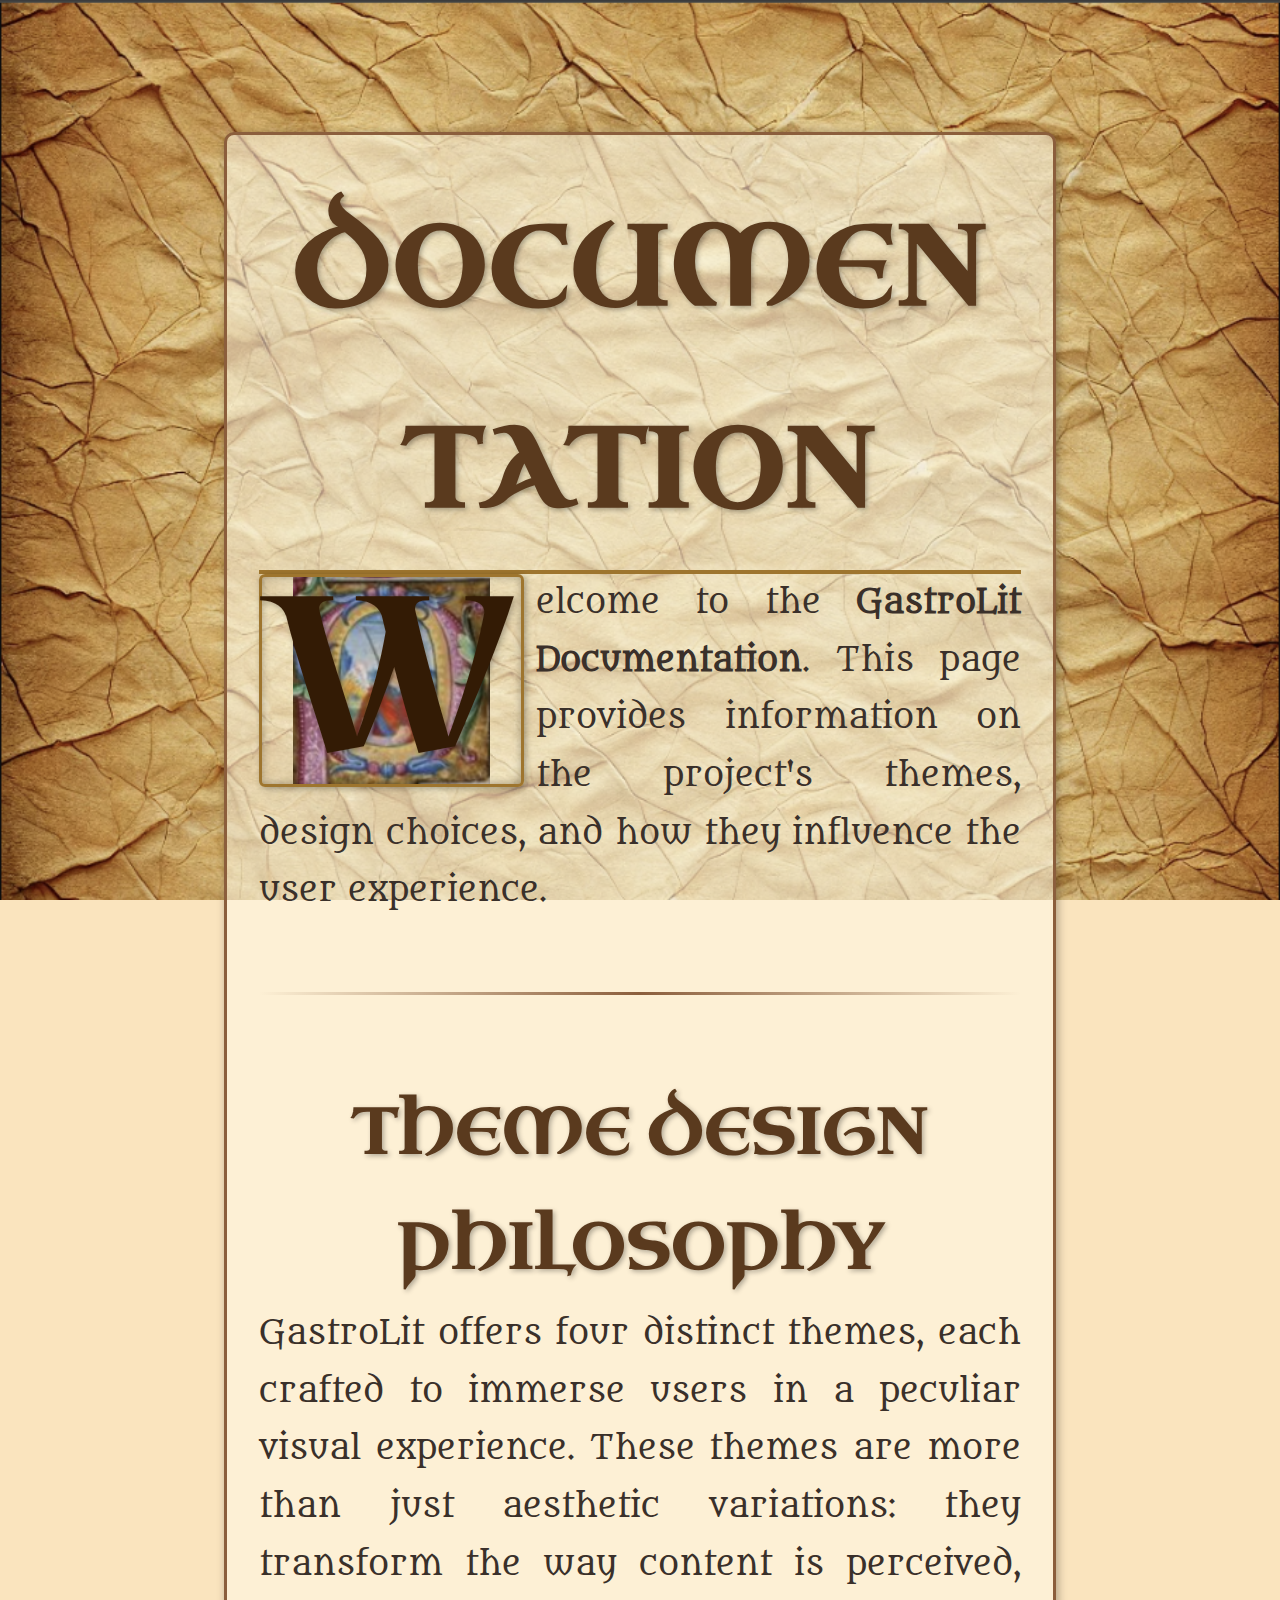
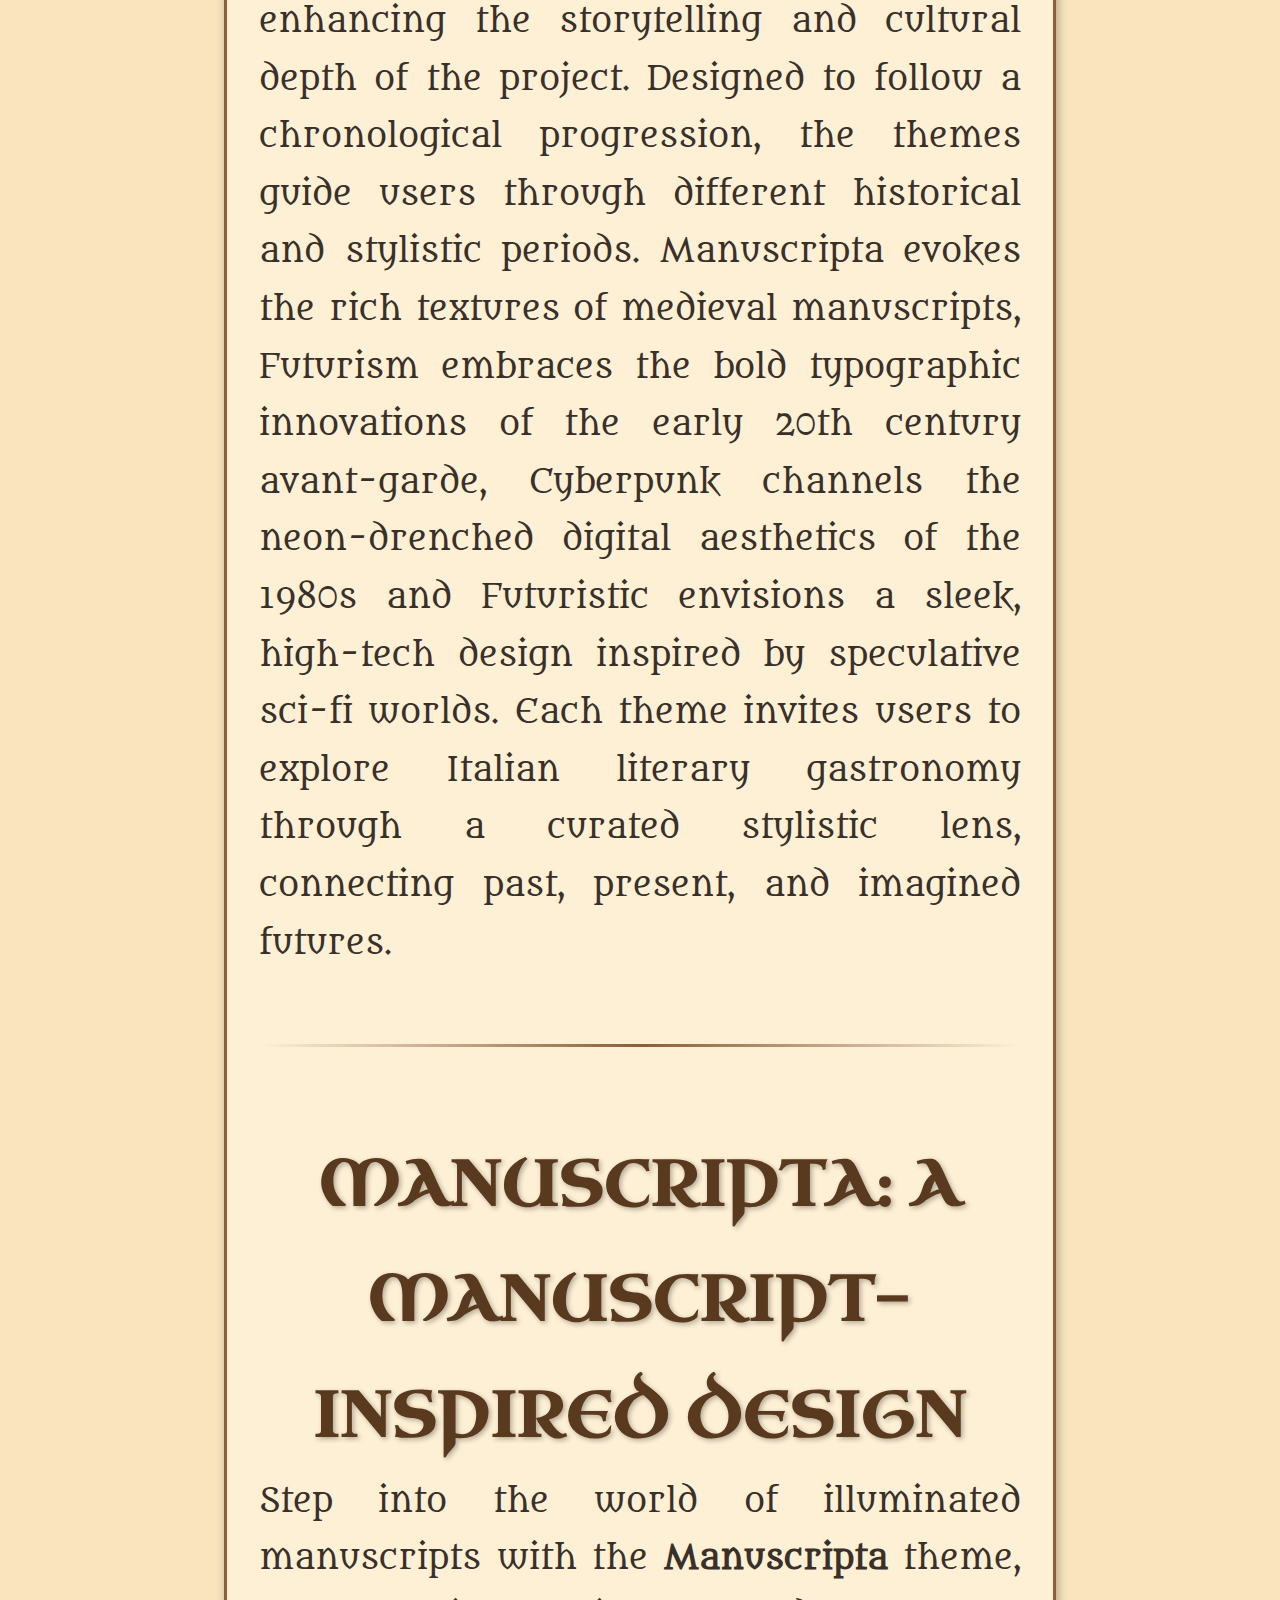
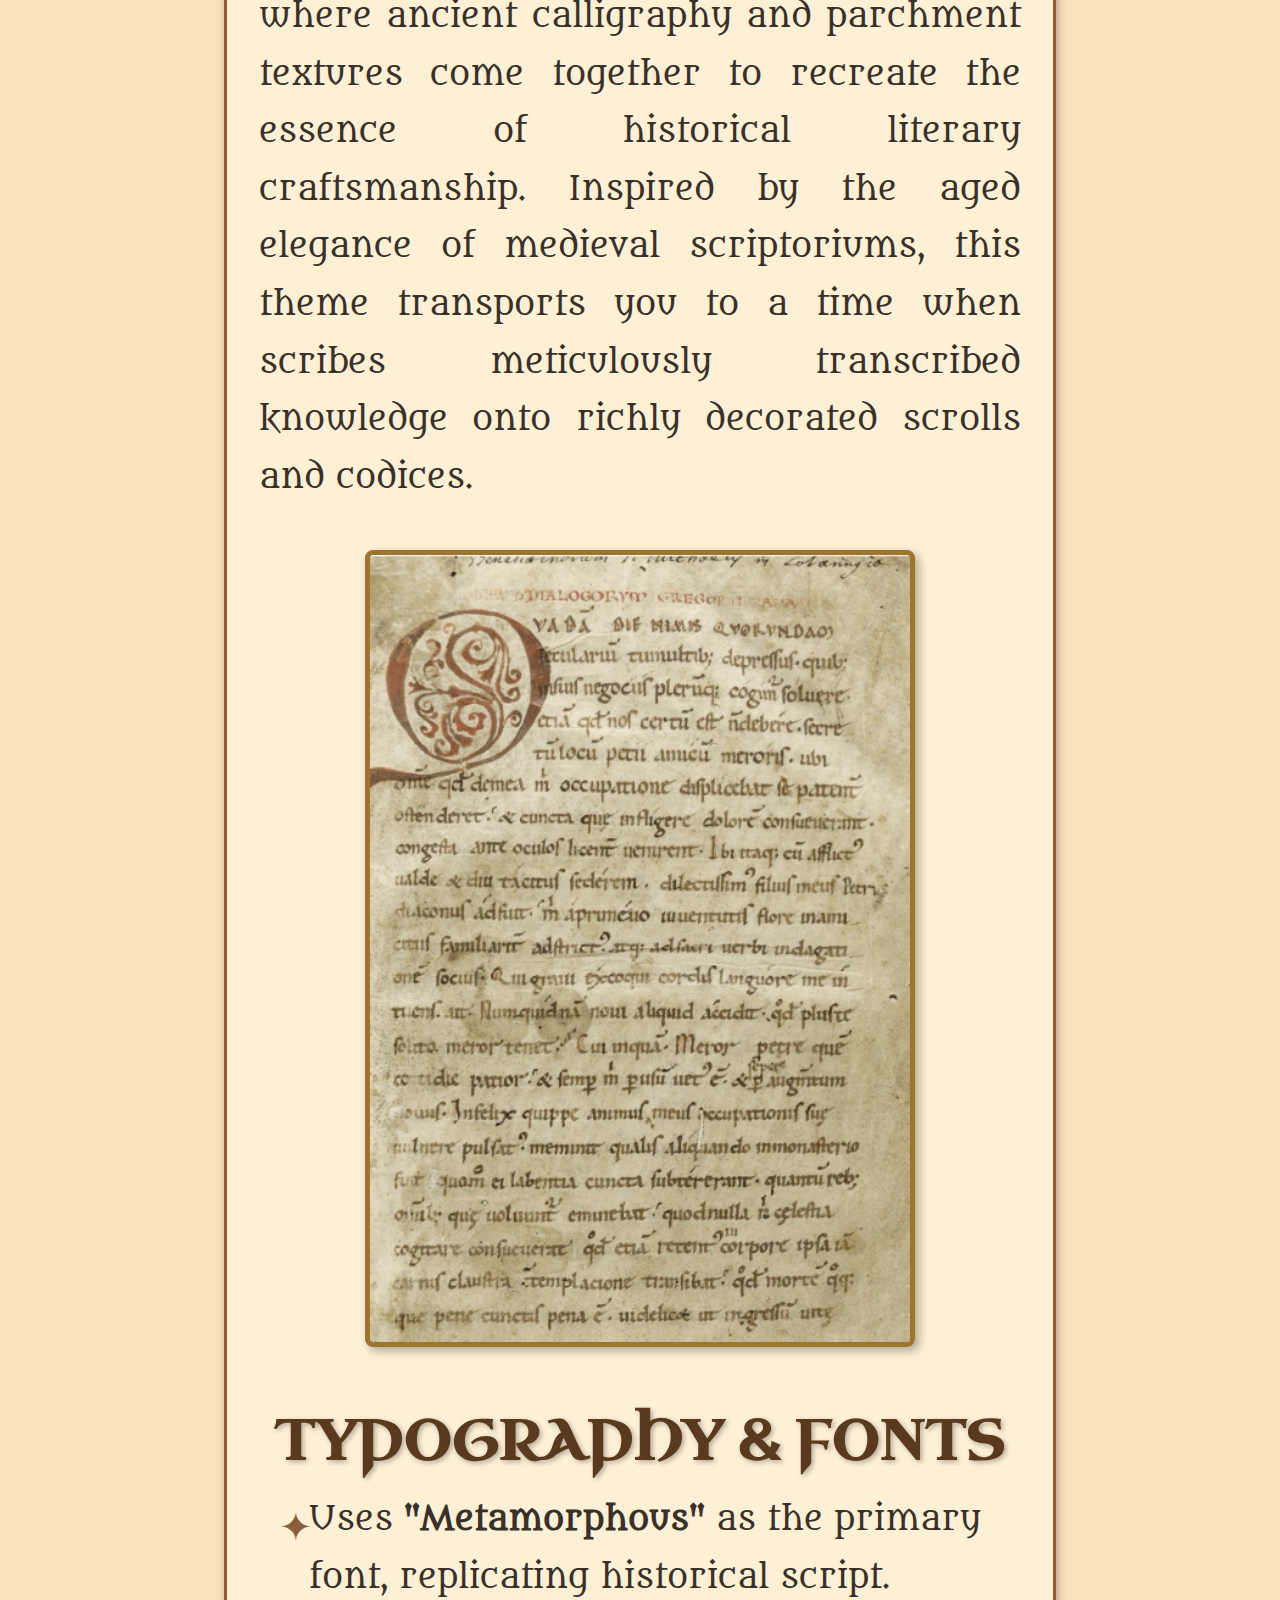
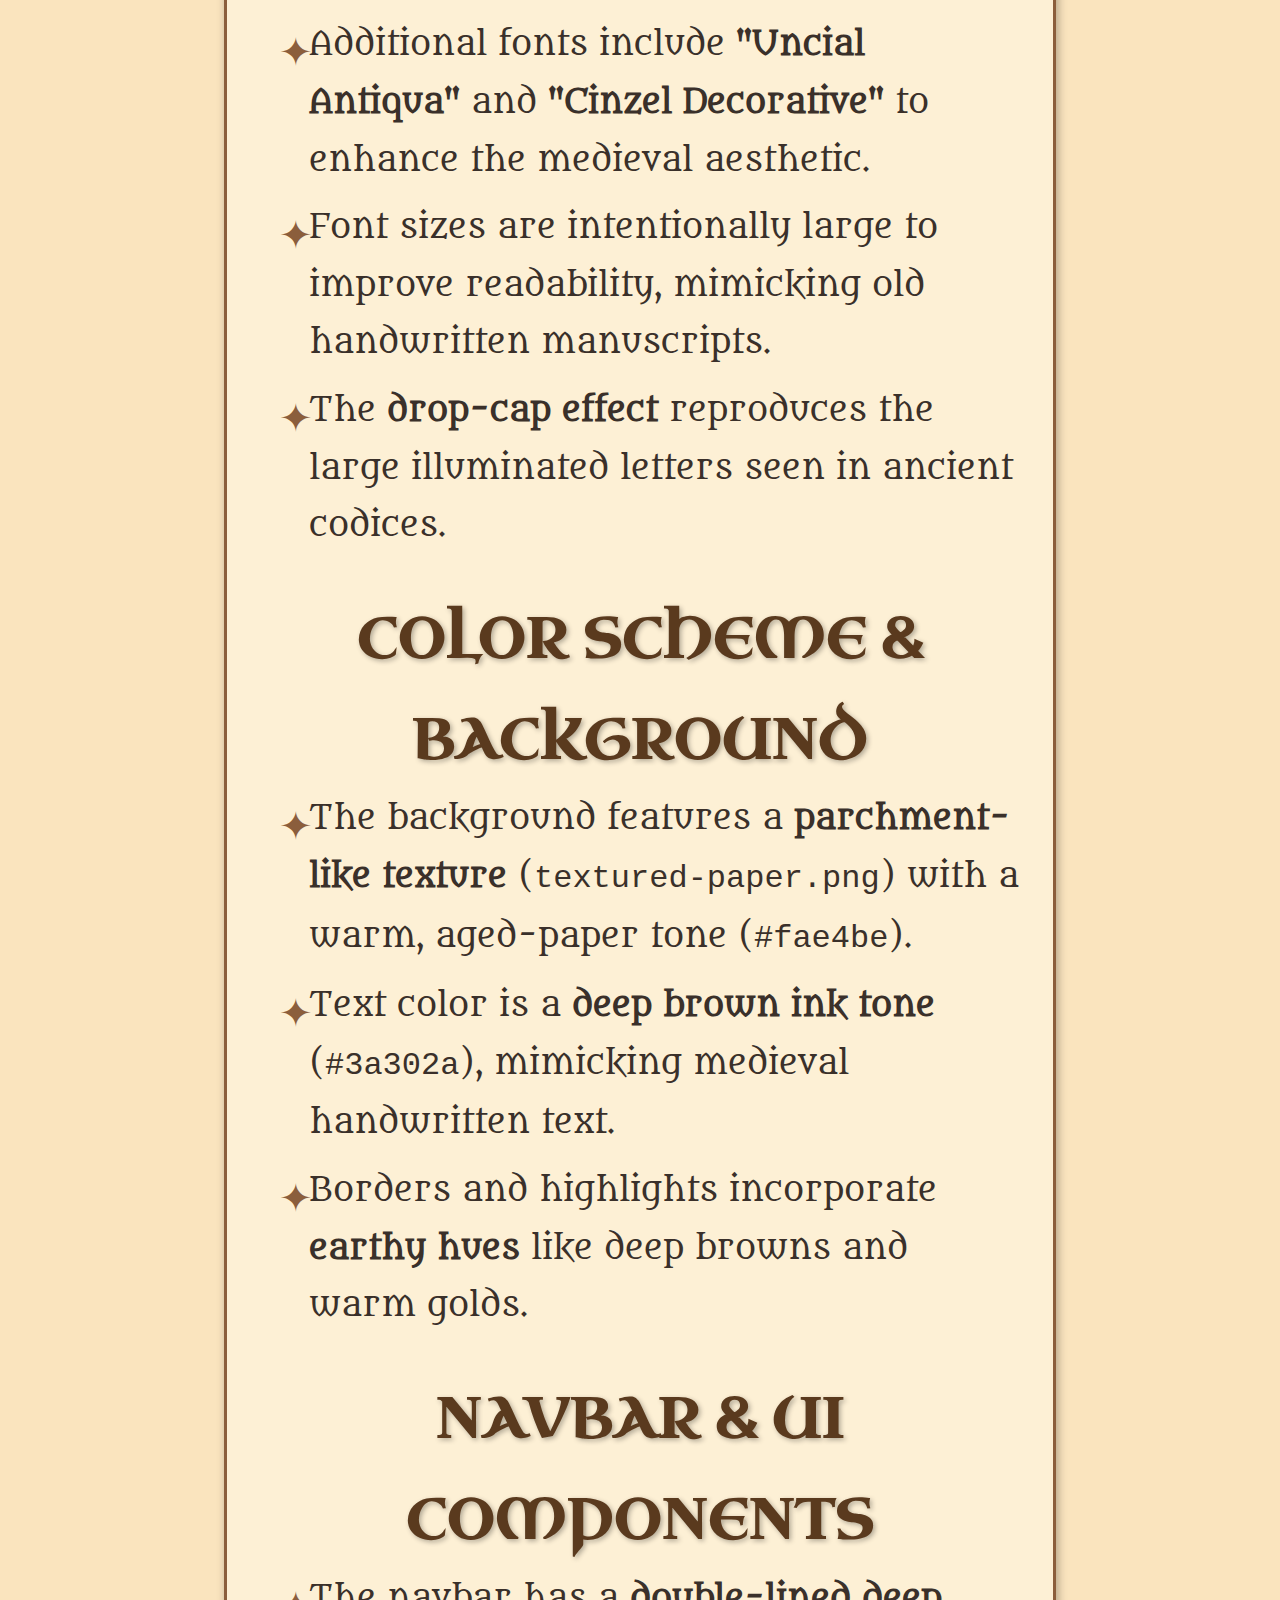
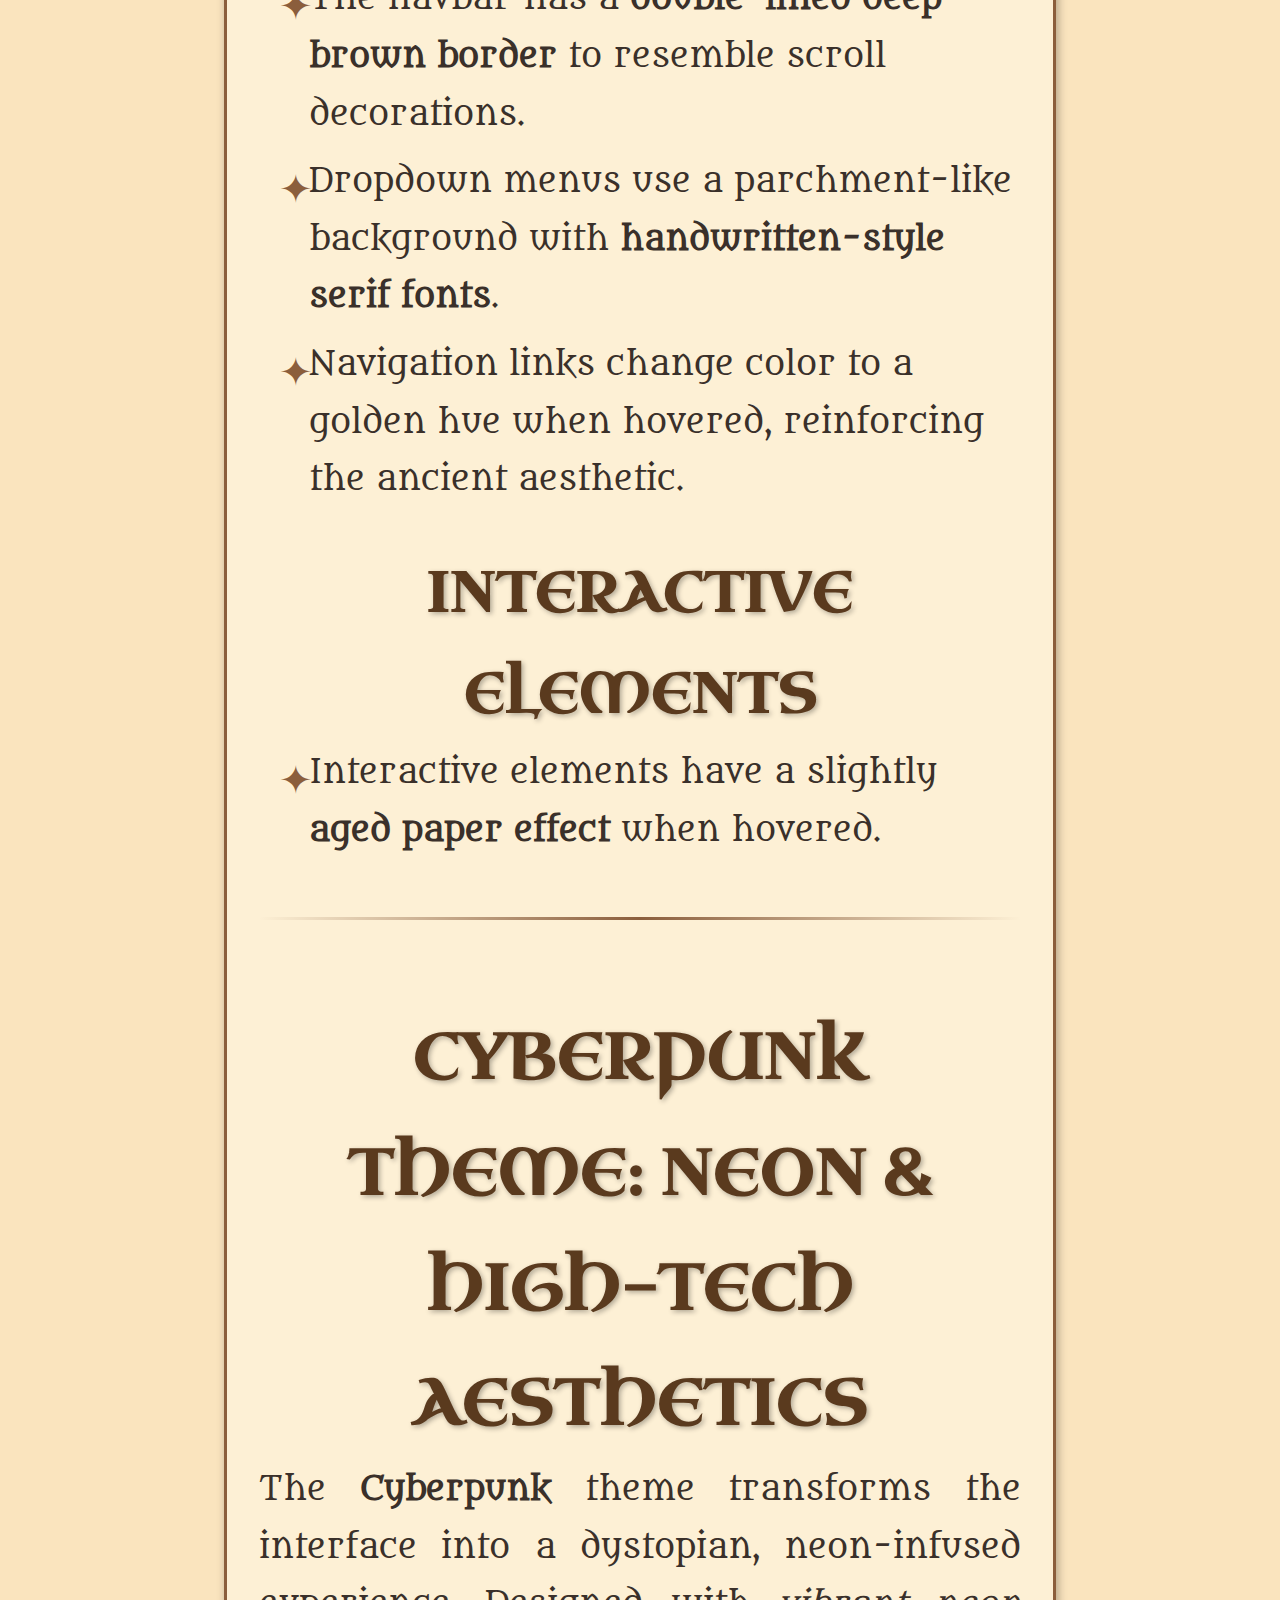
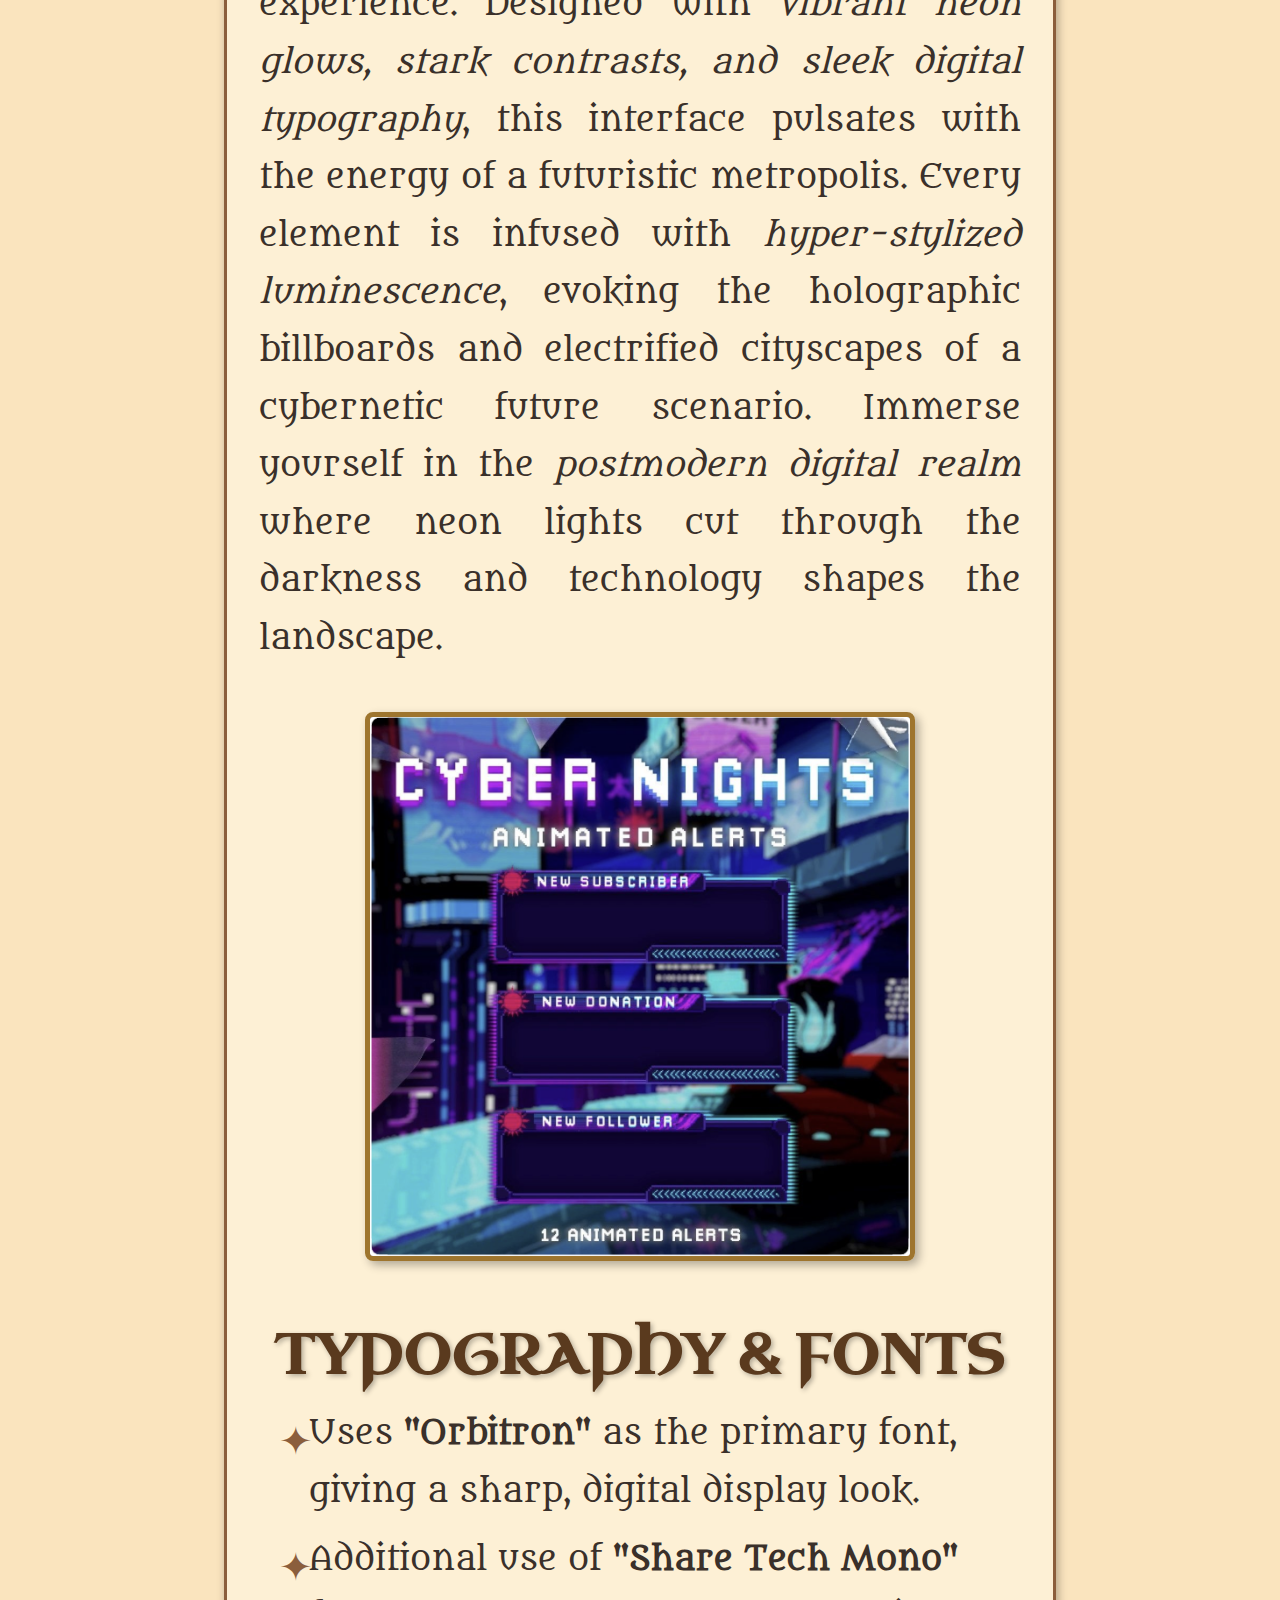
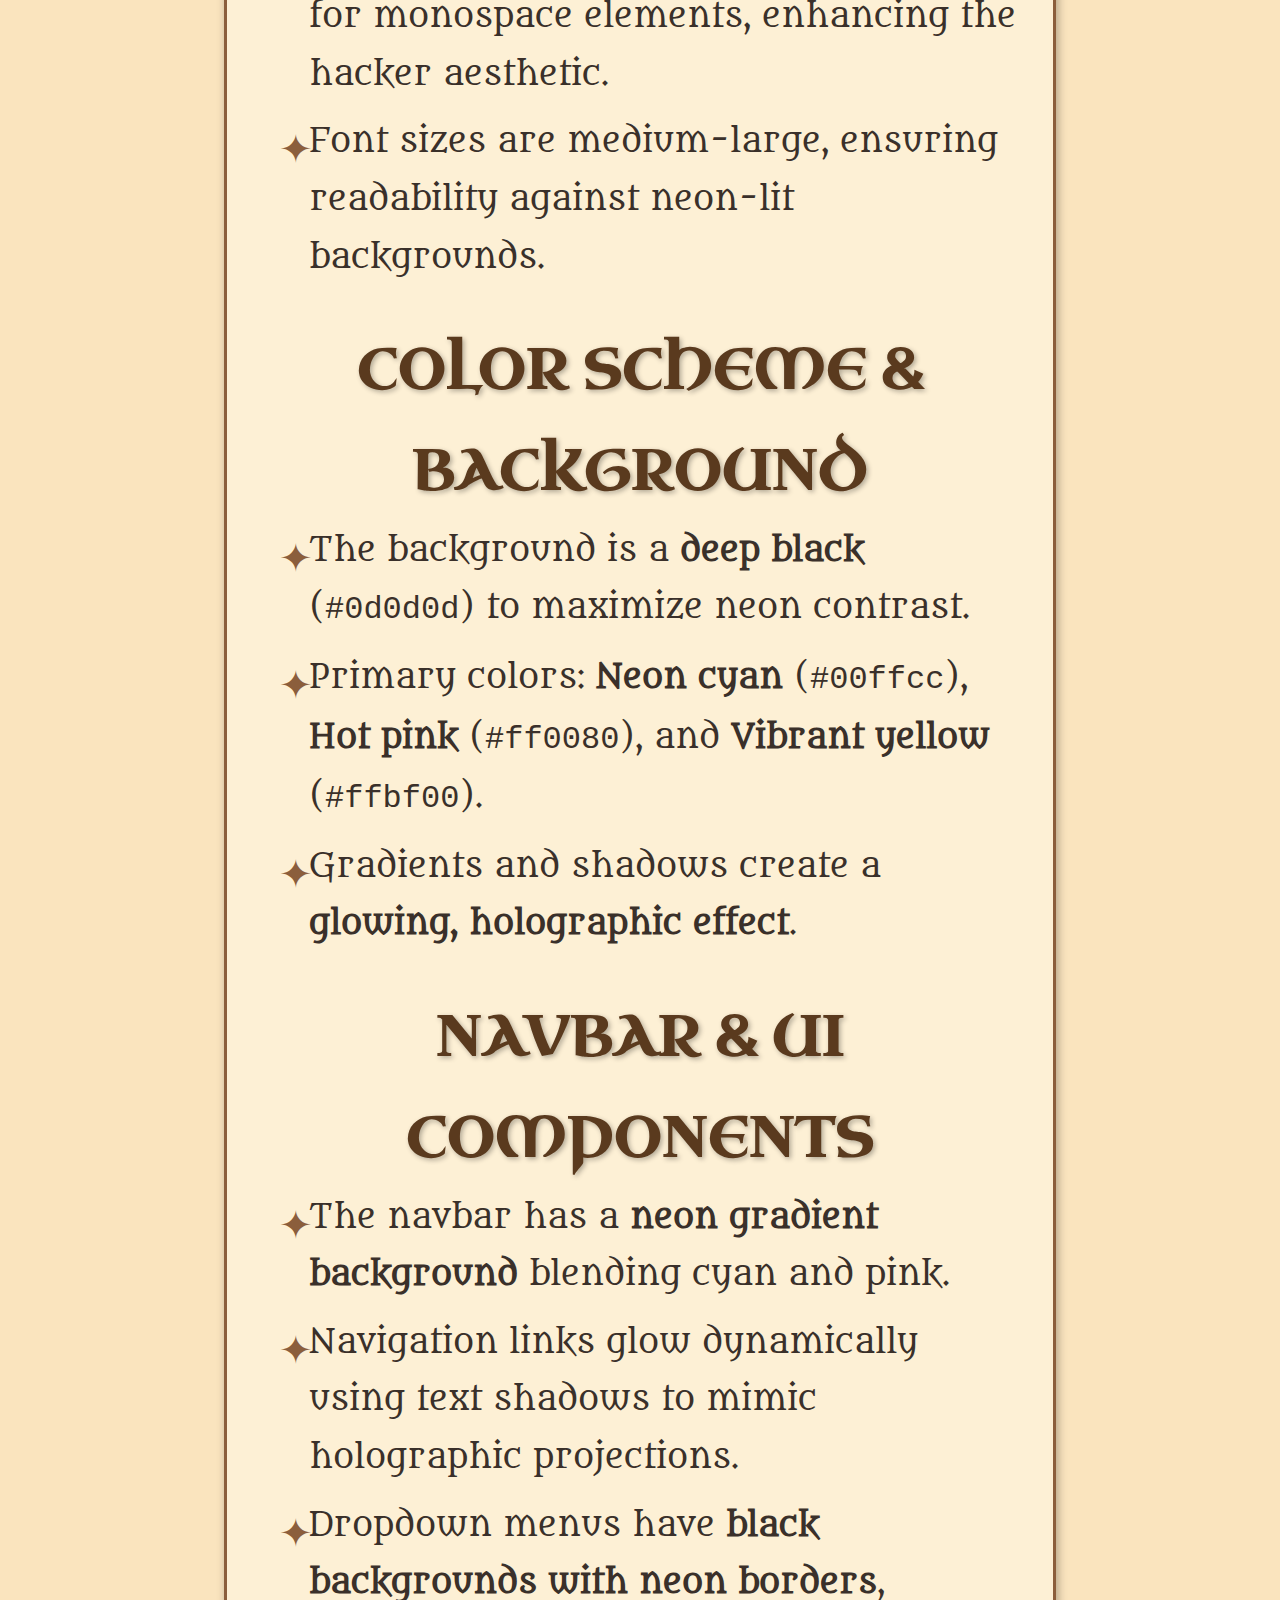
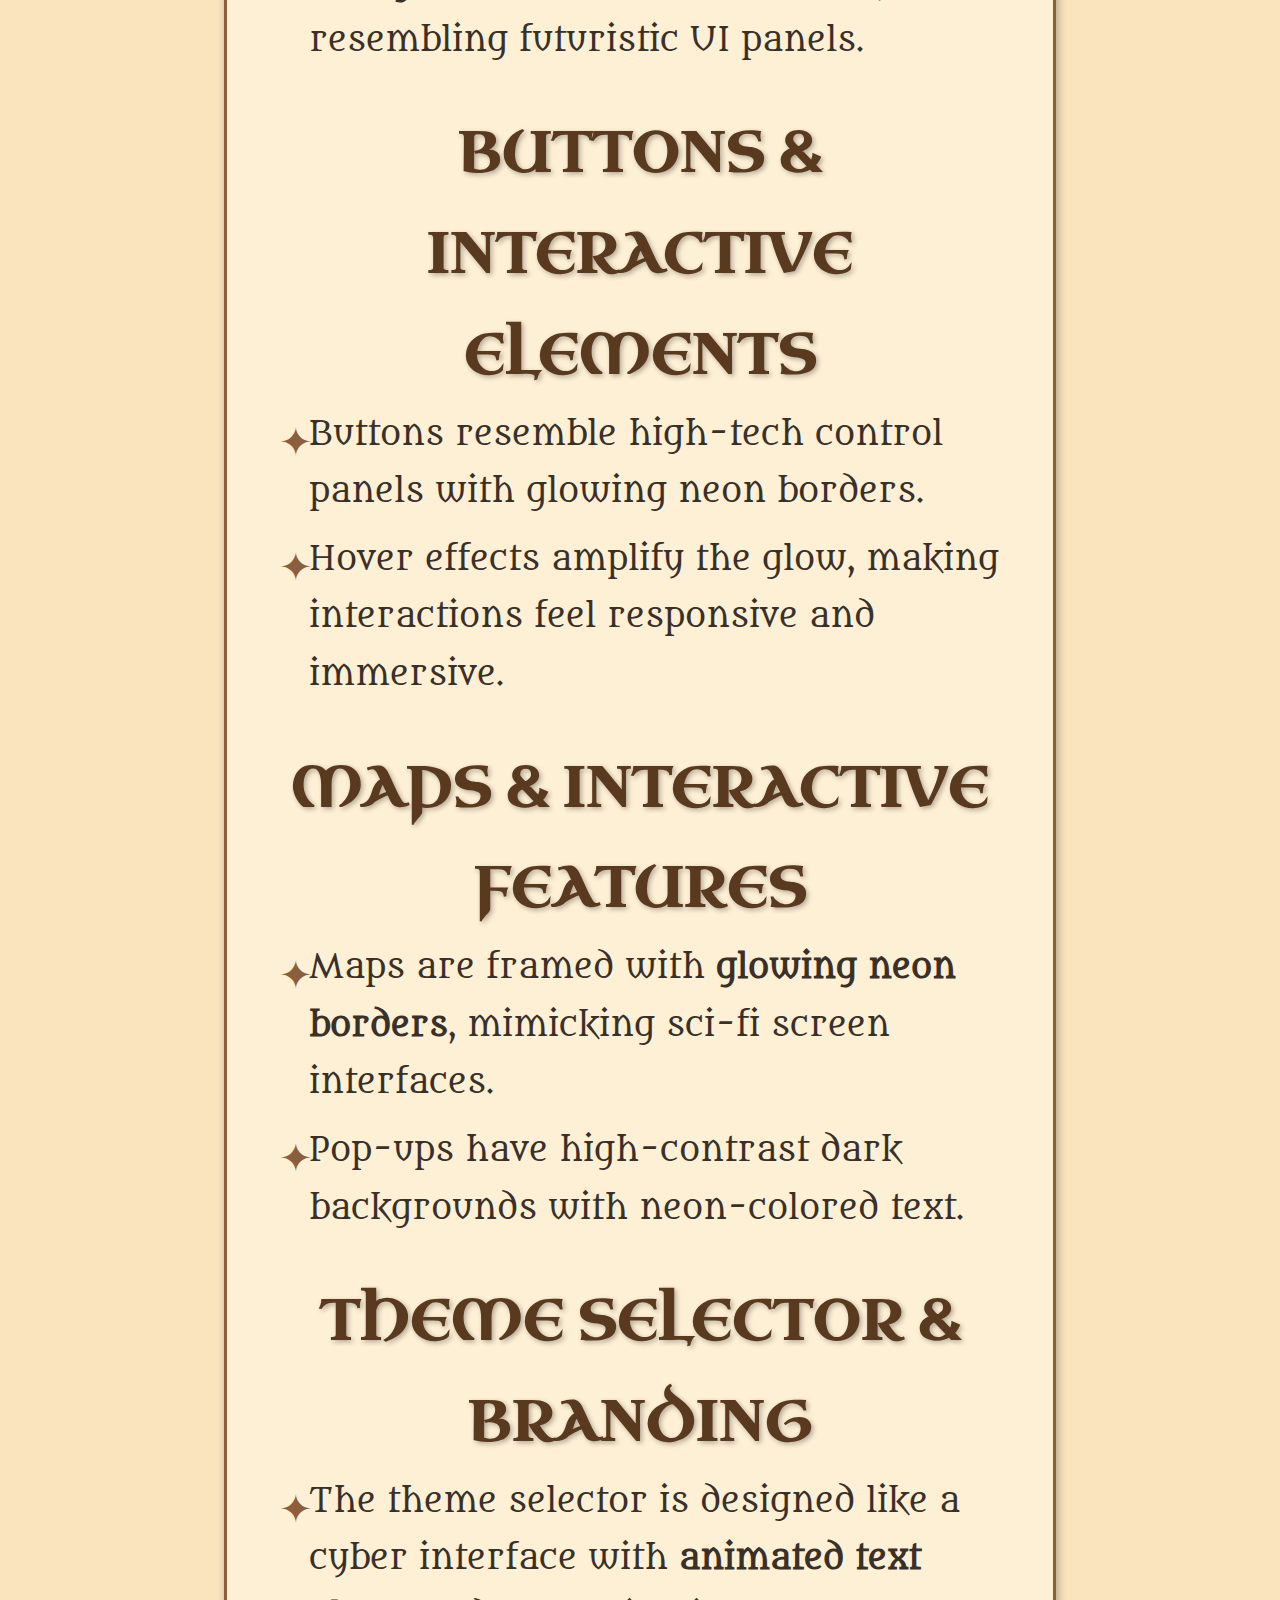
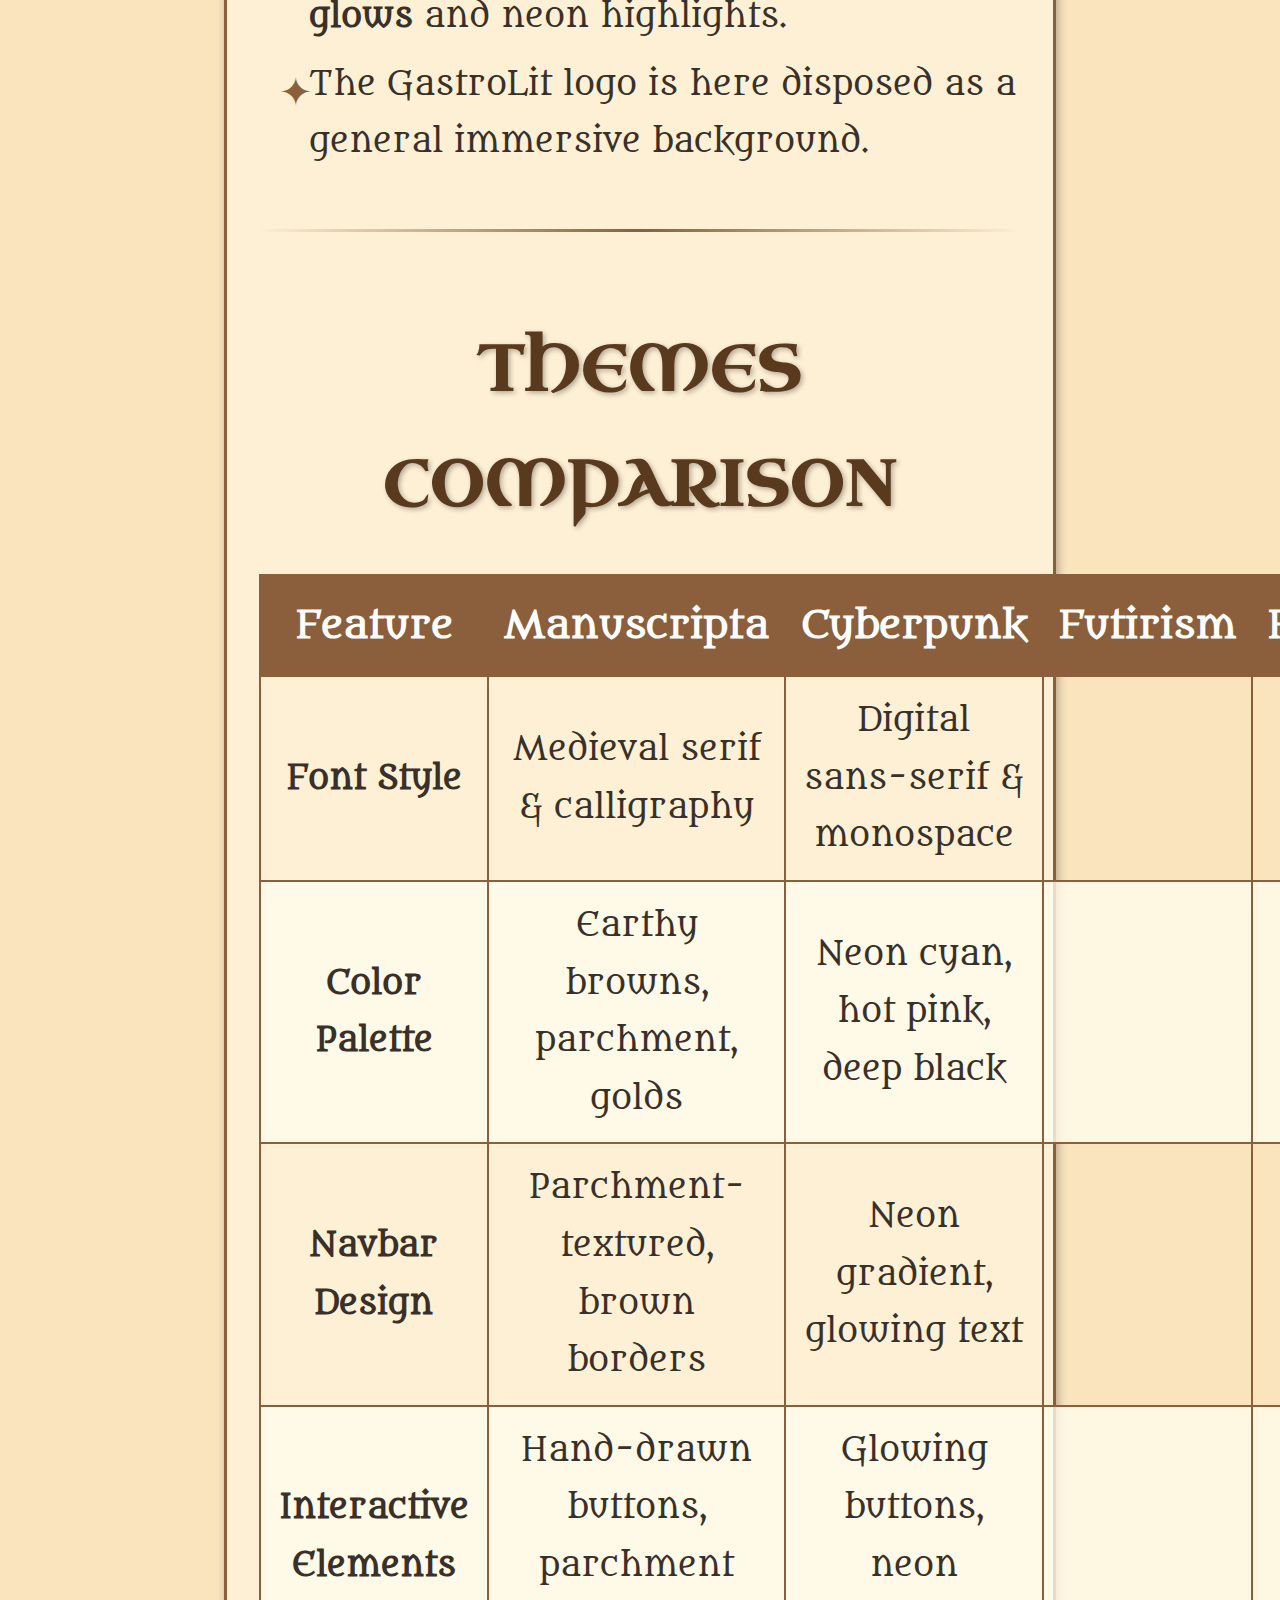
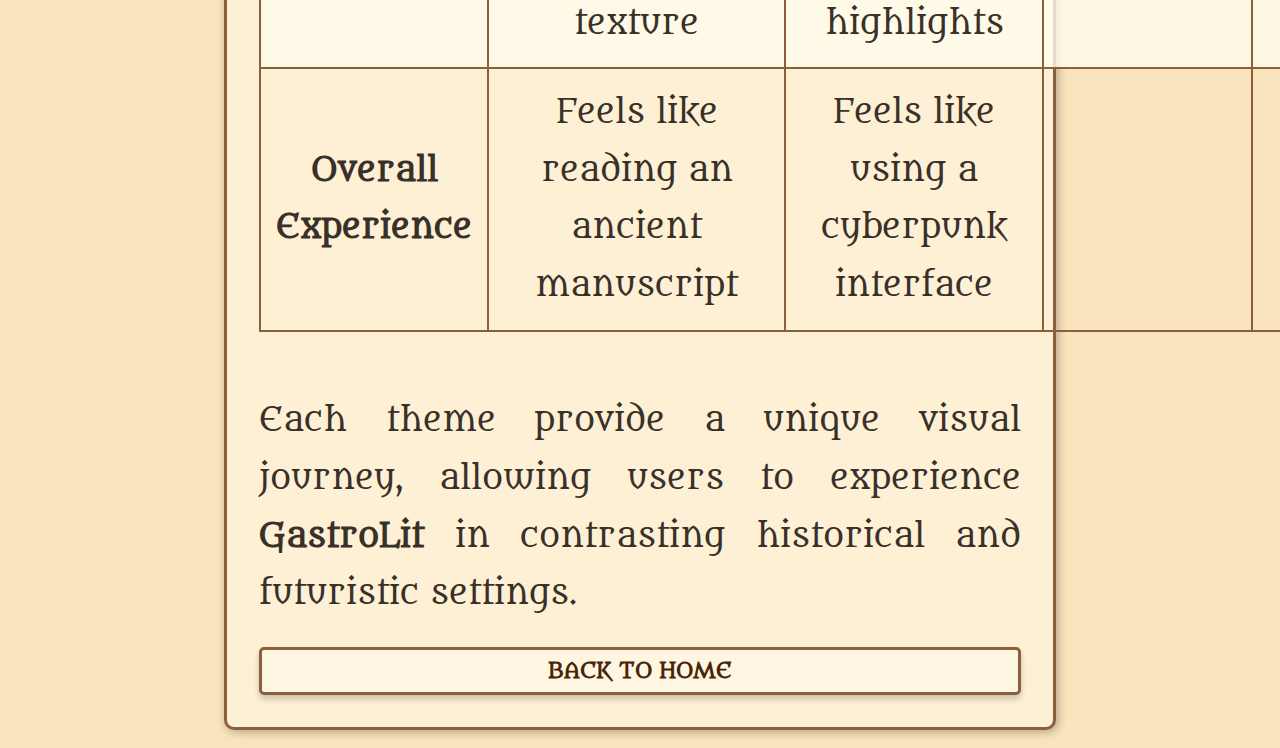
==== commit 5a4b2720: "documentation enhancement" ====
--- a/doc.html
+++ b/doc.html
@@ -11,19 +11,24 @@
         <h1>Documentation</h1>
         <p class="drop-cap">Welcome to the <b>GastroLit Documentation</b>. This page provides information on the project's themes, design choices, and how they influence the user experience.</p>
 
+        <hr>
+
         <h2>Theme Design Philosophy</h2>
-        <p>The GastroLit project features four themes that allow users to experience the website content through different stylistic lenses. Below, we discuss two key themes.
+        <p>GastroLit offers four distinct themes, each crafted to immerse users in a peculiar visual experience. These themes are more than just aesthetic variations: they transform the way content is perceived, enhancing the storytelling and cultural depth of the project. Designed to follow a chronological progression, the themes guide users through different historical and stylistic periods. Manuscripta evokes the rich textures of medieval manuscripts, Futurism embraces the bold typographic innovations of the early 20th century avant-garde, Cyberpunk channels the neon-drenched digital aesthetics of the 1980s and Futuristic envisions a sleek, high-tech design inspired by speculative sci-fi worlds. Each theme invites users to explore Italian literary gastronomy through a curated stylistic lens, connecting past, present, and imagined futures.</p>
 
         <hr>
 
         <h2>Manuscripta: A Manuscript-Inspired Design</h2>
-        <p>The <b>Manuscripta</b> theme is inspired by medieval manuscripts, parchment textures, and ancient calligraphy. It aims to create a historically immersive experience for users engaging with literary content.</p>
+        <p>Step into the world of illuminated manuscripts with the <b>Manuscripta</b> theme, where ancient calligraphy and parchment textures come together to recreate the essence of historical literary craftsmanship. Inspired by the aged elegance of medieval scriptoriums, this theme transports you to a time when scribes meticulously transcribed knowledge onto richly decorated scrolls and codices.</p>
+
+        <img src="images/manuscripta.png" class="theme-preview">
 
         <h3>Typography & Fonts</h3>
         <ul>
             <li>Uses <b>"Metamorphous"</b> as the primary font, replicating historical script.</li>
             <li>Additional fonts include <b>"Uncial Antiqua"</b> and <b>"Cinzel Decorative"</b> to enhance the medieval aesthetic.</li>
             <li>Font sizes are intentionally large to improve readability, mimicking old handwritten manuscripts.</li>
+            <li>The <b>drop-cap effect</b> reproduces the large illuminated letters seen in ancient codices.</li>
         </ul>
 
         <h3>Color Scheme & Background</h3>
@@ -40,22 +45,24 @@
             <li>Navigation links change color to a golden hue when hovered, reinforcing the ancient aesthetic.</li>
         </ul>
 
-        <h3>Maps & Interactive Elements</h3>
+        <h3>Interactive Elements</h3>
         <ul>
-            <li>Maps feature a <b>historical cartographic style</b> with brown borders and ink-colored markers.</li>
             <li>Interactive elements have a slightly <b>aged paper effect</b> when hovered.</li>
         </ul>
 
         <hr>
 
         <h2>Cyberpunk Theme: Neon & High-Tech Aesthetics</h2>
-        <p>The <b>Cyberpunk</b> theme transforms the interface into a dystopian, neon-infused experience. It emphasizes high contrast, glowing elements, and sleek typography to create a digital, postmodern aesthetic.</p>
+        <p>The <b>Cyberpunk</b> theme transforms the interface into a dystopian, neon-infused experience. Designed with <i>vibrant neon glows, stark contrasts, and sleek digital typography</i>, this interface pulsates with the energy of a futuristic metropolis. Every element is infused with <i>hyper-stylized luminescence</i>, evoking the holographic billboards and electrified cityscapes of a cybernetic future scenario. Immerse yourself in the <i>postmodern digital realm</i> where neon lights cut through the darkness and technology shapes the landscape.</p>
+
+        <img src="images/cyberpunk-theme-preview.png" class="theme-preview">
+
 
         <h3>Typography & Fonts</h3>
         <ul>
             <li>Uses <b>"Orbitron"</b> as the primary font, giving a sharp, digital display look.</li>
             <li>Additional use of <b>"Share Tech Mono"</b> for monospace elements, enhancing the hacker aesthetic.</li>
-            <li>Font sizes are large, ensuring readability against neon-lit backgrounds.</li>
+            <li>Font sizes are medium-large, ensuring readability against neon-lit backgrounds.</li>
         </ul>
 
         <h3>Color Scheme & Background</h3>
@@ -82,18 +89,17 @@
         <ul>
             <li>Maps are framed with <b>glowing neon borders</b>, mimicking sci-fi screen interfaces.</li>
             <li>Pop-ups have high-contrast dark backgrounds with neon-colored text.</li>
-            <li>Highlighted places and descriptions react to user interactions with animated glows.</li>
         </ul>
 
         <h3>Theme Selector & Branding</h3>
         <ul>
             <li>The theme selector is designed like a cyber interface with <b>animated text glows</b> and neon highlights.</li>
-            <li>The GastroLit logo dynamically changes to match the Cyberpunk aesthetic, reinforcing visual consistency.</li>
+            <li>The GastroLit logo is here disposed as a general immersive background.</li>
         </ul>
 
         <hr>
 
-        <h2>Comparing the Two Themes</h2>
+        <h2>Themes comparison</h2>
         <table border="1" style="width: 100%; text-align: left; border-collapse: collapse;">
             <thead>
                 <tr>
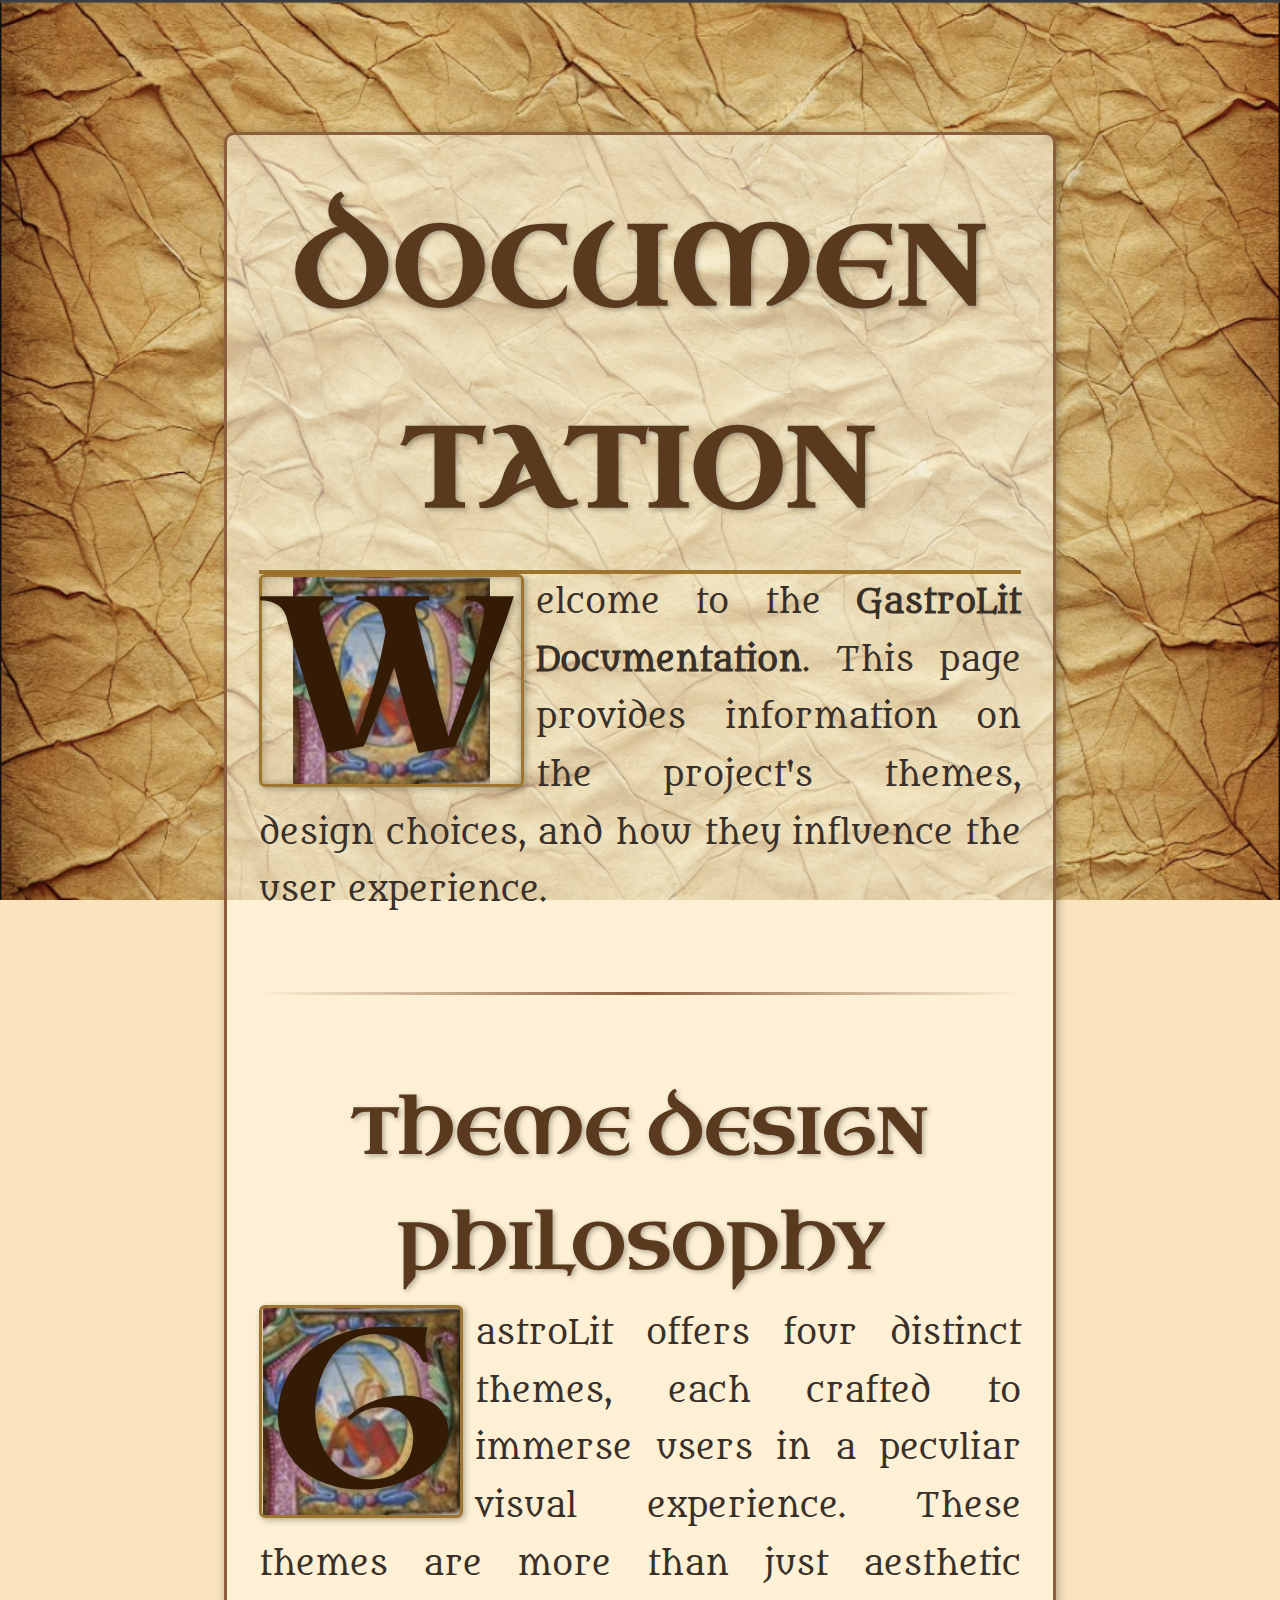
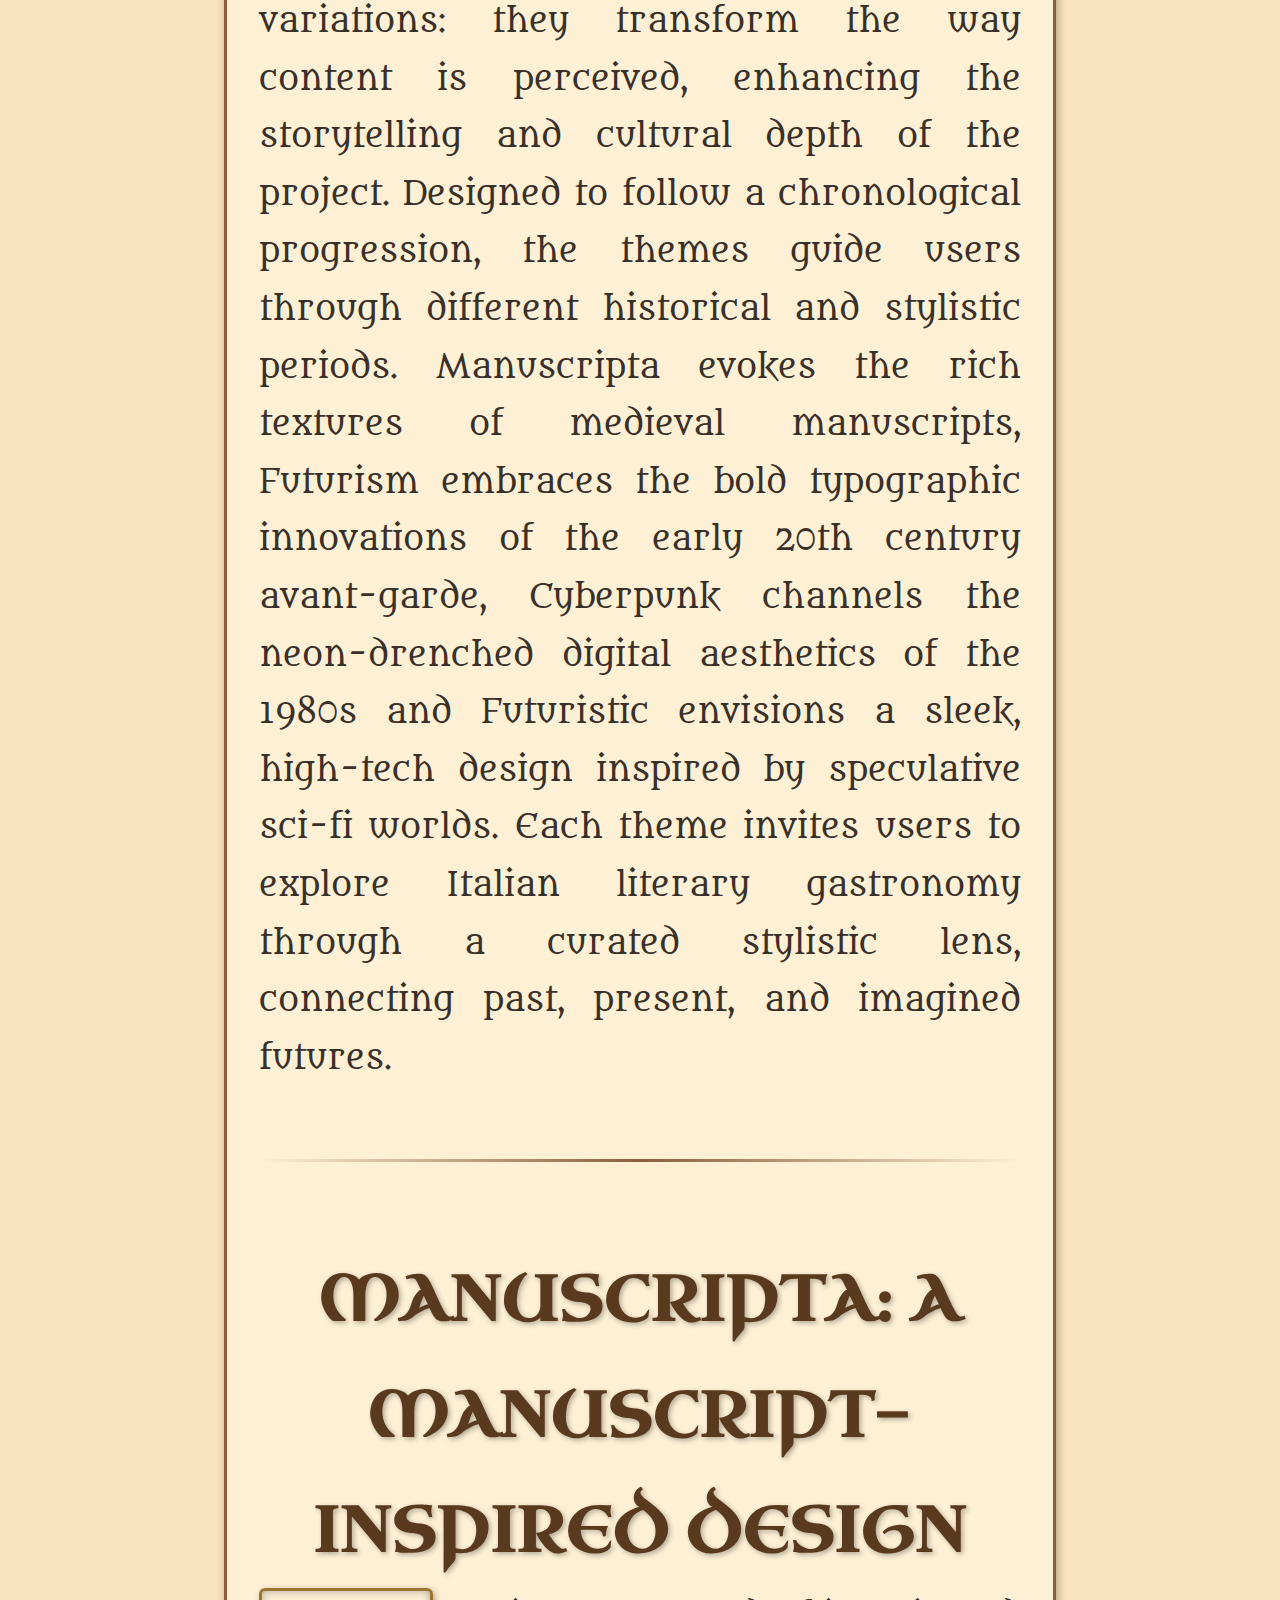
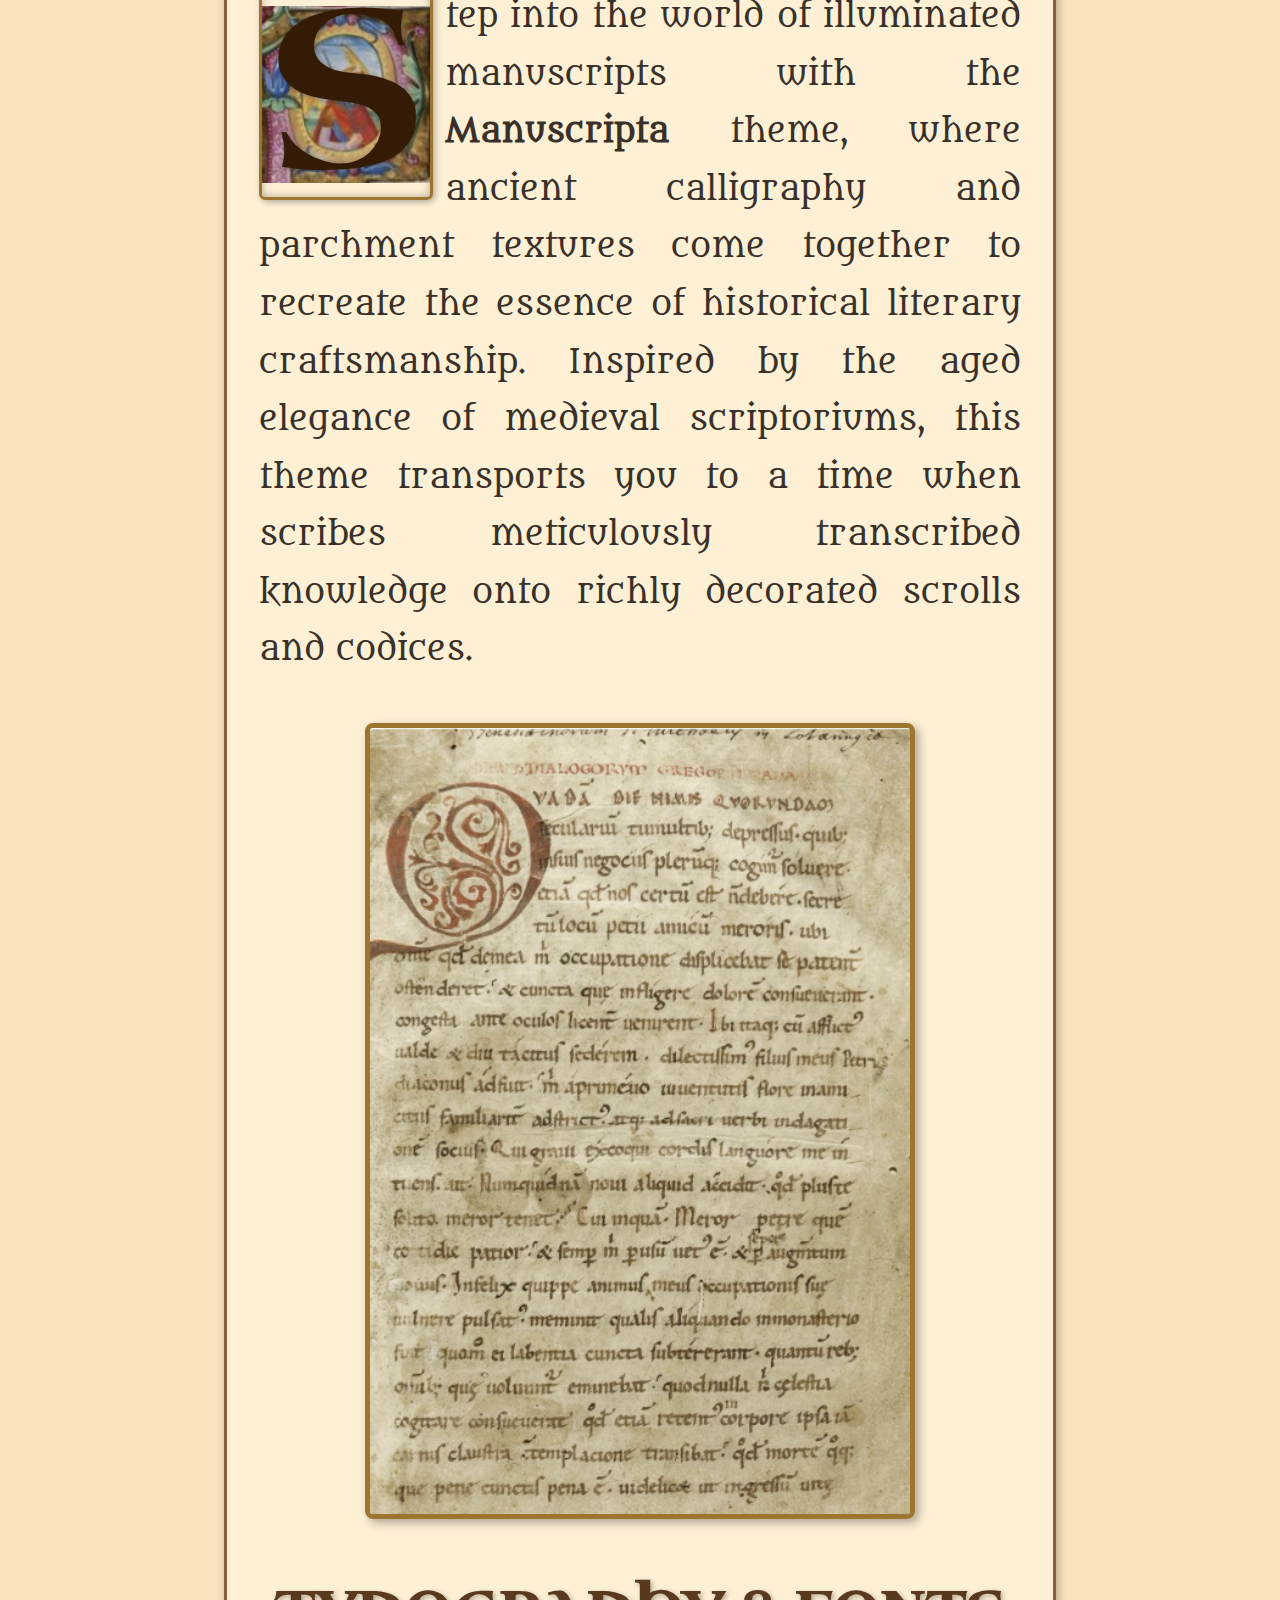
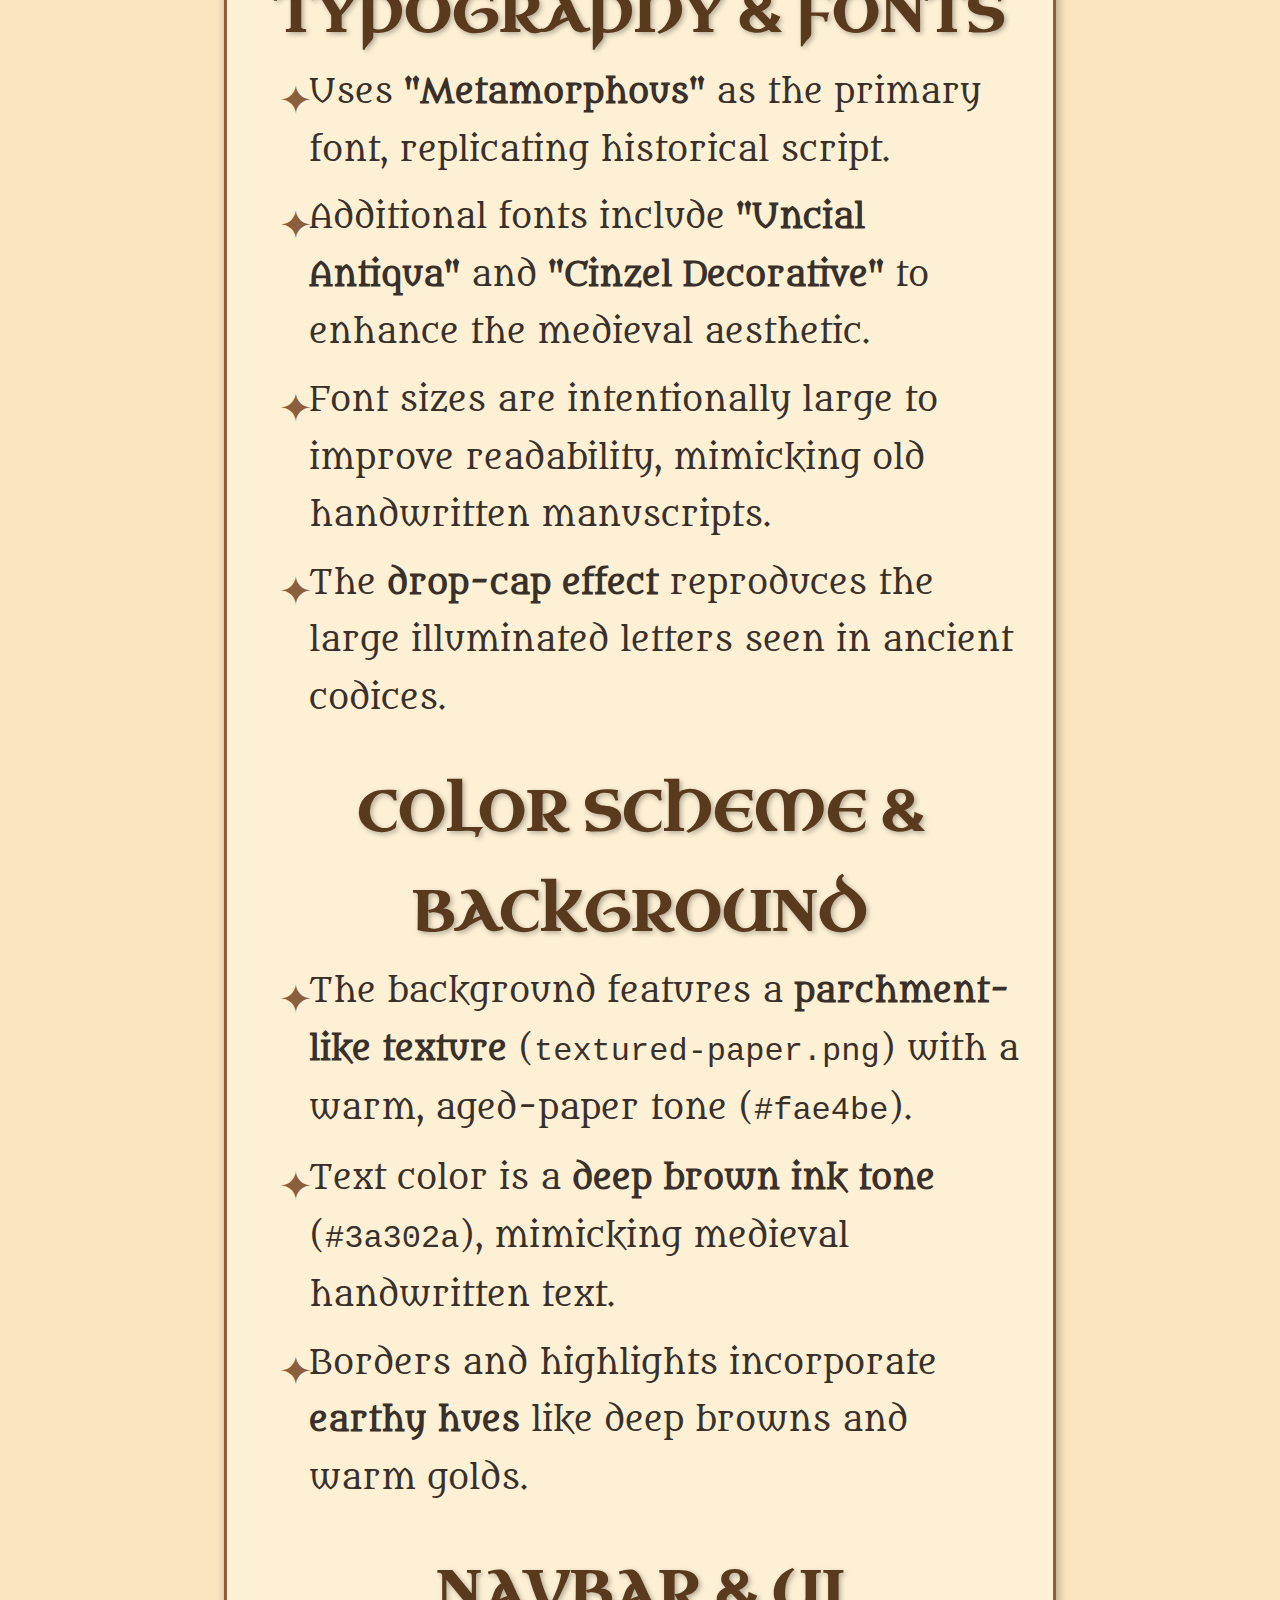
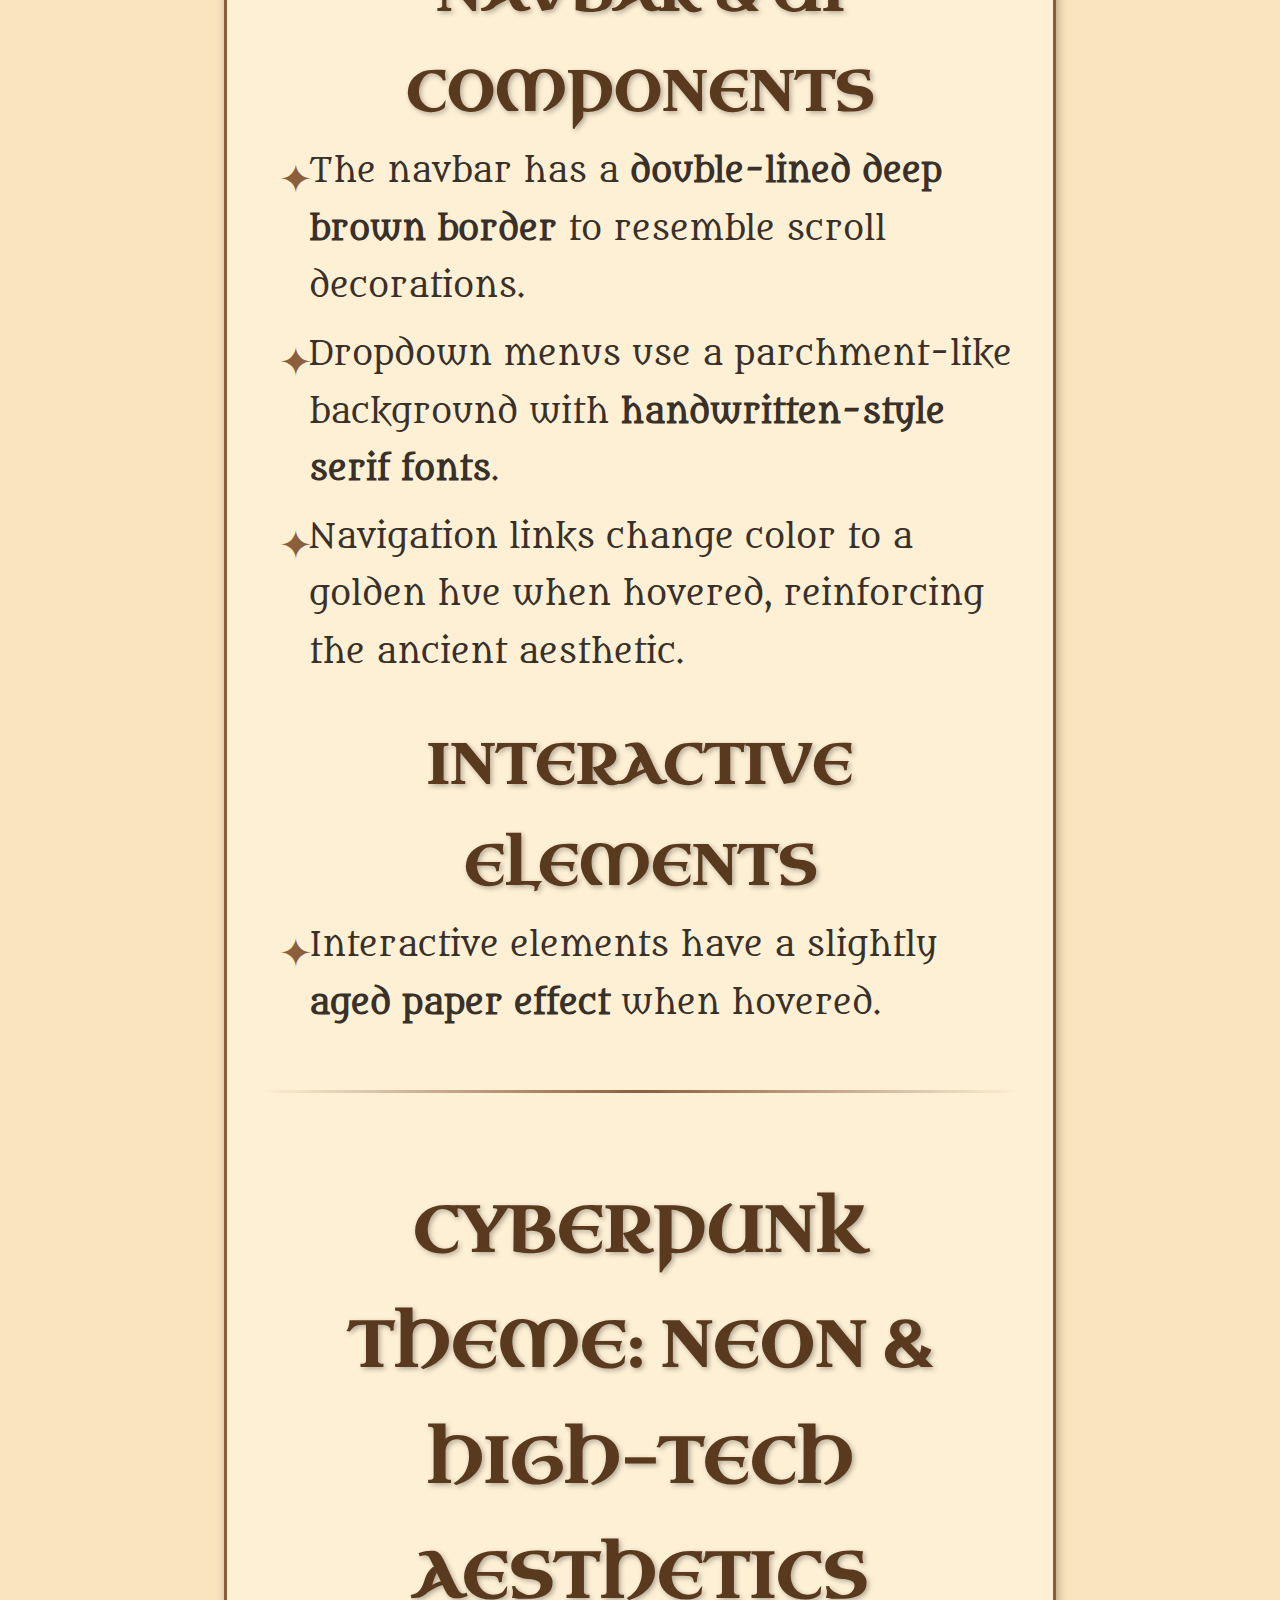
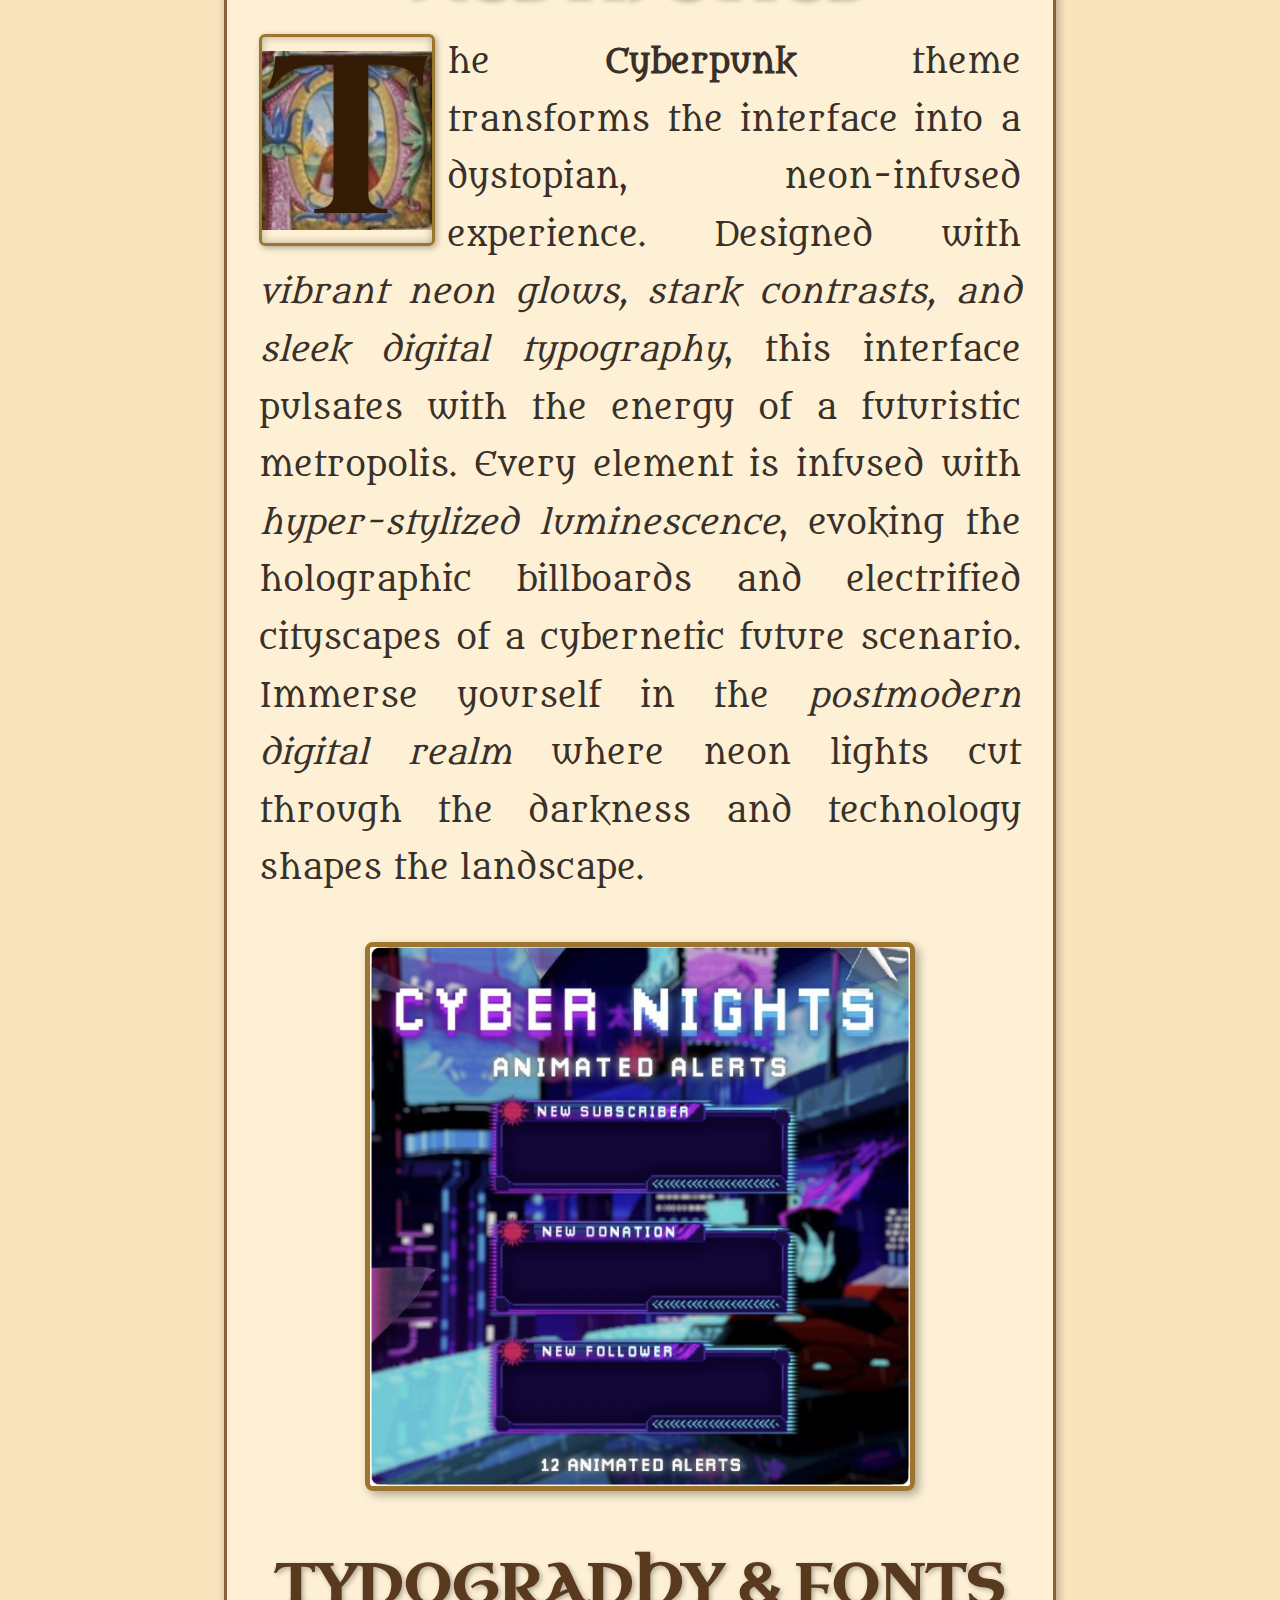
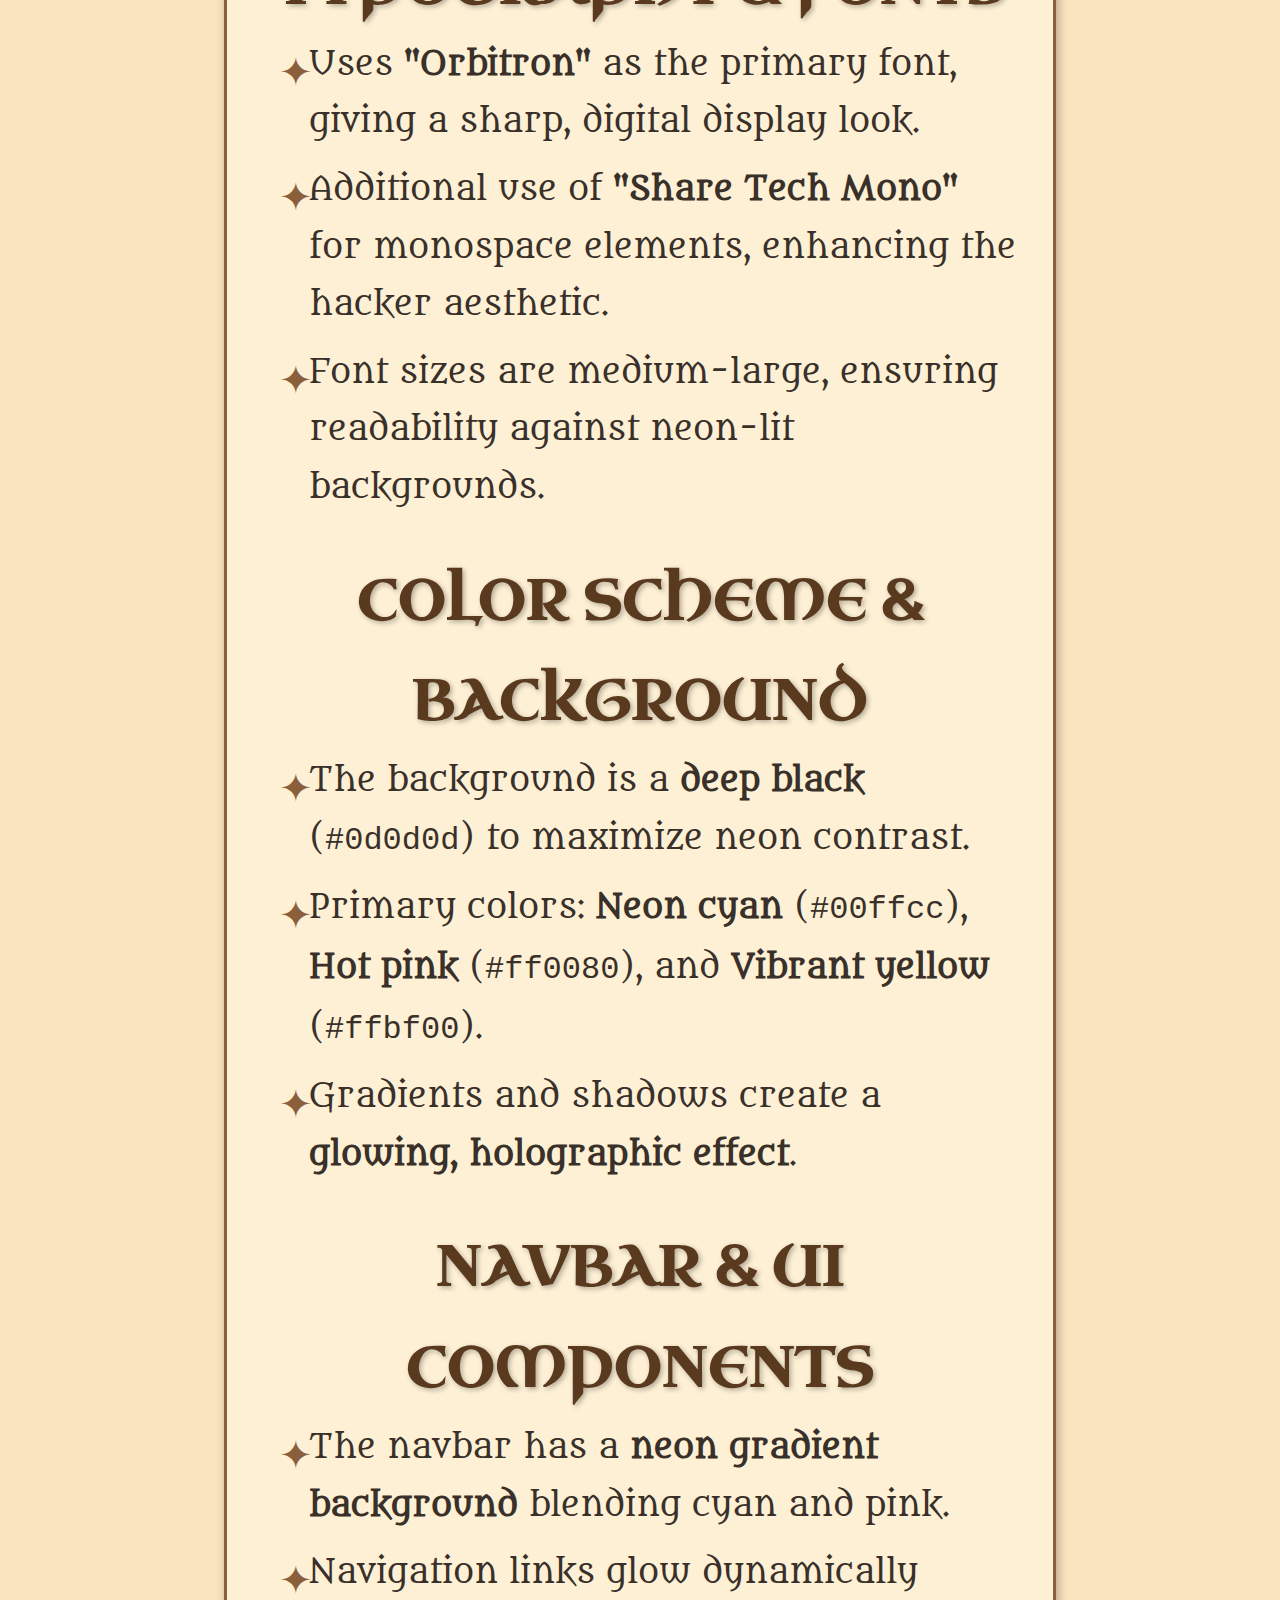
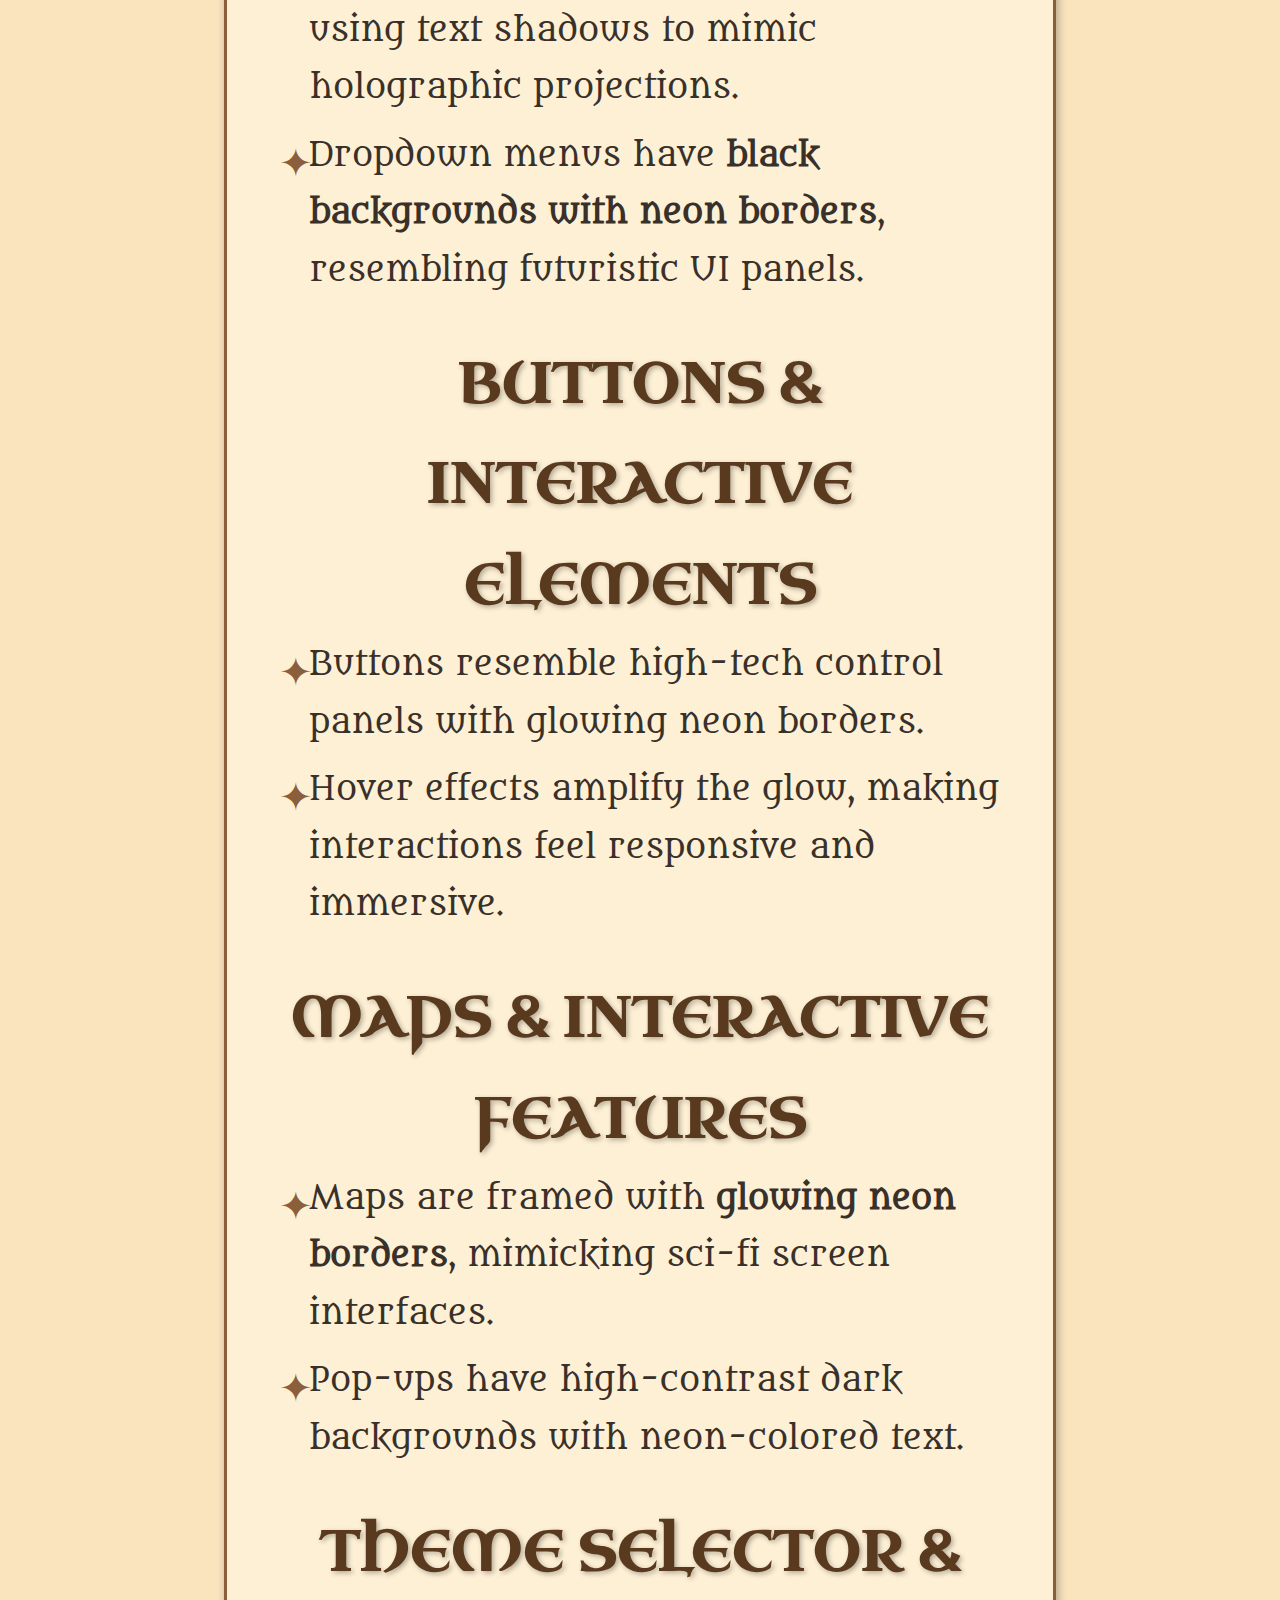
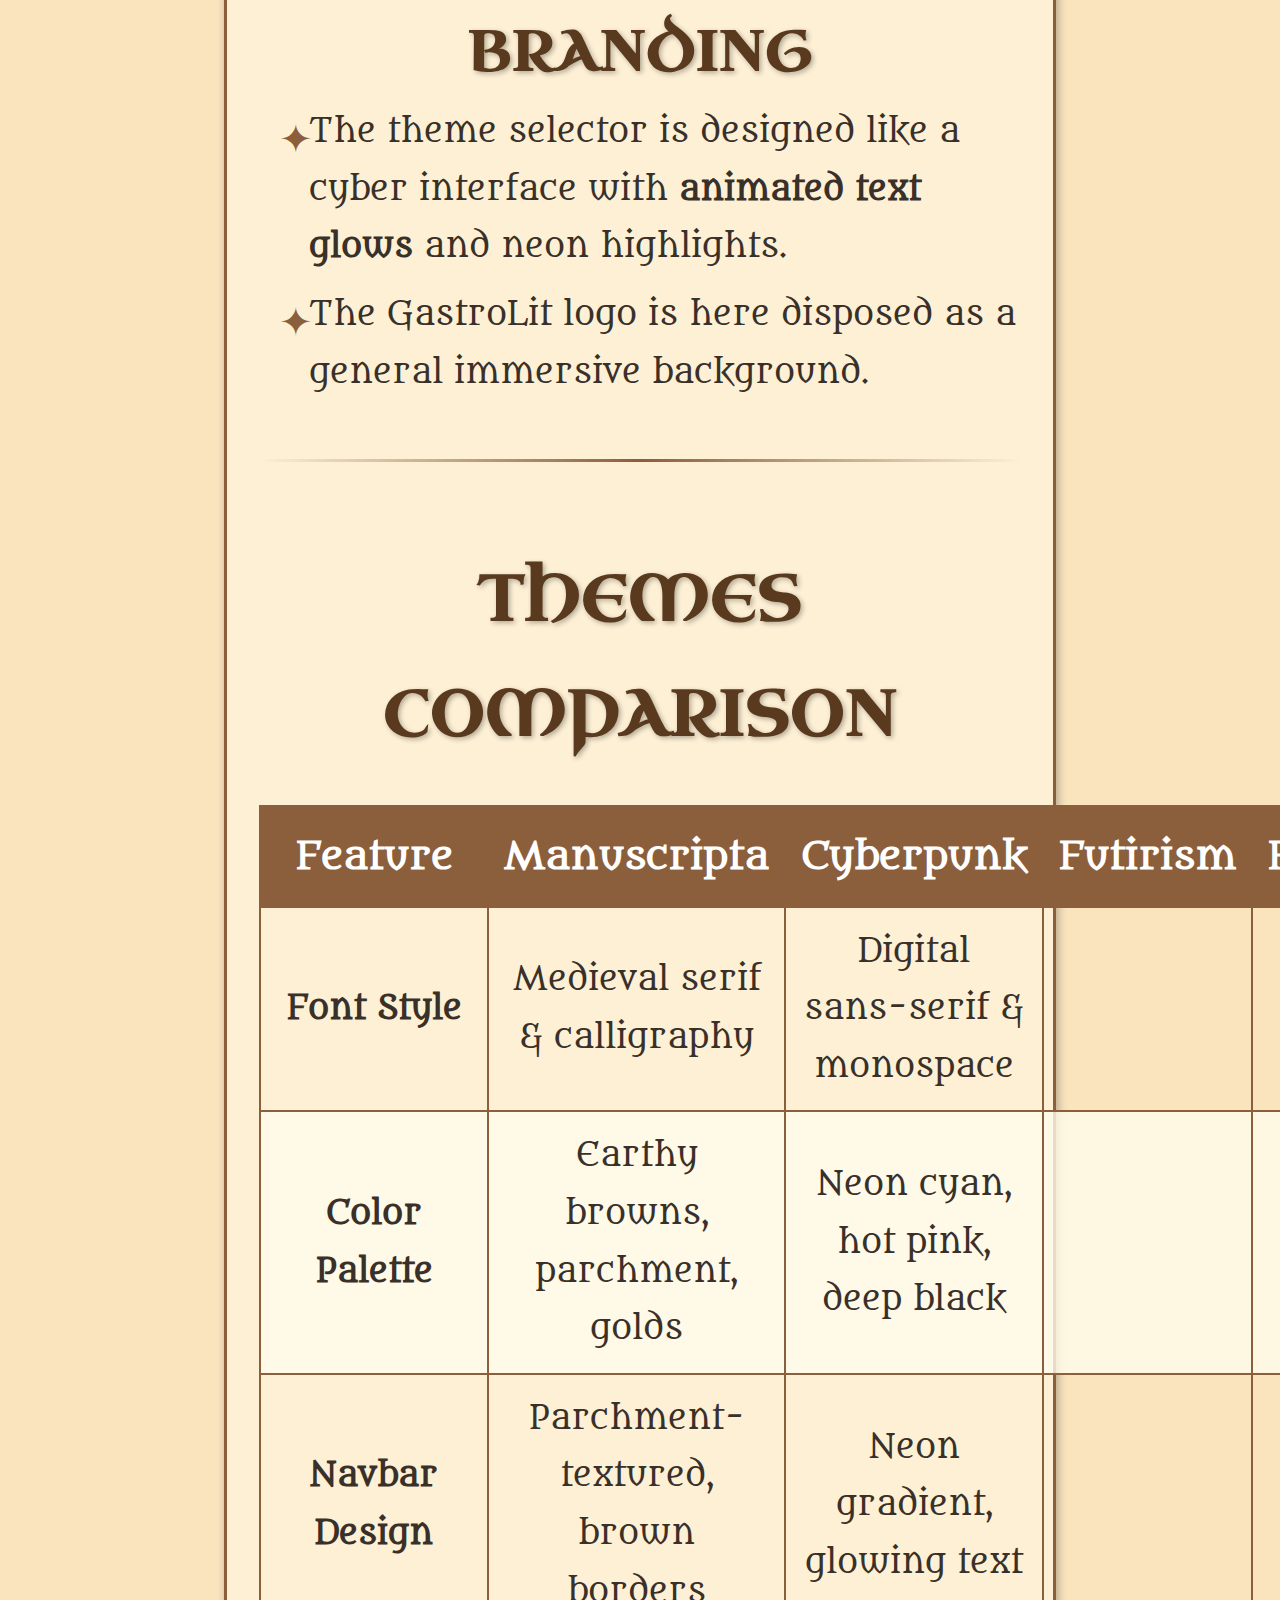
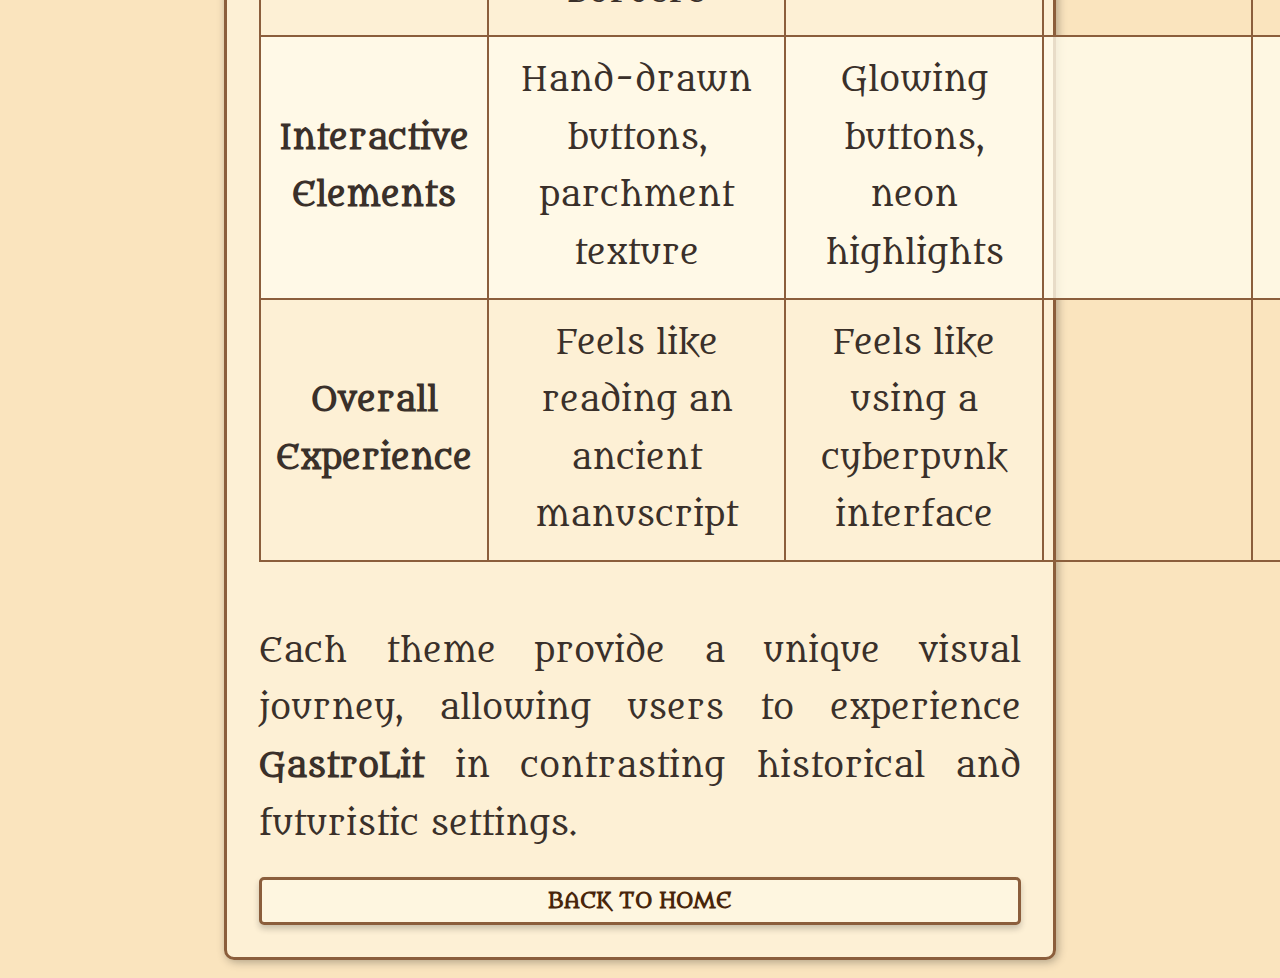
==== commit 51d6f919: "git logo added and general fixing" ====
--- a/doc.html
+++ b/doc.html
@@ -14,12 +14,12 @@
         <hr>
 
         <h2>Theme Design Philosophy</h2>
-        <p>GastroLit offers four distinct themes, each crafted to immerse users in a peculiar visual experience. These themes are more than just aesthetic variations: they transform the way content is perceived, enhancing the storytelling and cultural depth of the project. Designed to follow a chronological progression, the themes guide users through different historical and stylistic periods. Manuscripta evokes the rich textures of medieval manuscripts, Futurism embraces the bold typographic innovations of the early 20th century avant-garde, Cyberpunk channels the neon-drenched digital aesthetics of the 1980s and Futuristic envisions a sleek, high-tech design inspired by speculative sci-fi worlds. Each theme invites users to explore Italian literary gastronomy through a curated stylistic lens, connecting past, present, and imagined futures.</p>
+        <p class="drop-cap">GastroLit offers four distinct themes, each crafted to immerse users in a peculiar visual experience. These themes are more than just aesthetic variations: they transform the way content is perceived, enhancing the storytelling and cultural depth of the project. Designed to follow a chronological progression, the themes guide users through different historical and stylistic periods. Manuscripta evokes the rich textures of medieval manuscripts, Futurism embraces the bold typographic innovations of the early 20th century avant-garde, Cyberpunk channels the neon-drenched digital aesthetics of the 1980s and Futuristic envisions a sleek, high-tech design inspired by speculative sci-fi worlds. Each theme invites users to explore Italian literary gastronomy through a curated stylistic lens, connecting past, present, and imagined futures.</p>
 
         <hr>
 
         <h2>Manuscripta: A Manuscript-Inspired Design</h2>
-        <p>Step into the world of illuminated manuscripts with the <b>Manuscripta</b> theme, where ancient calligraphy and parchment textures come together to recreate the essence of historical literary craftsmanship. Inspired by the aged elegance of medieval scriptoriums, this theme transports you to a time when scribes meticulously transcribed knowledge onto richly decorated scrolls and codices.</p>
+        <p class="drop-cap">Step into the world of illuminated manuscripts with the <b>Manuscripta</b> theme, where ancient calligraphy and parchment textures come together to recreate the essence of historical literary craftsmanship. Inspired by the aged elegance of medieval scriptoriums, this theme transports you to a time when scribes meticulously transcribed knowledge onto richly decorated scrolls and codices.</p>
 
         <img src="images/manuscripta.png" class="theme-preview">
 
@@ -53,7 +53,7 @@
         <hr>
 
         <h2>Cyberpunk Theme: Neon & High-Tech Aesthetics</h2>
-        <p>The <b>Cyberpunk</b> theme transforms the interface into a dystopian, neon-infused experience. Designed with <i>vibrant neon glows, stark contrasts, and sleek digital typography</i>, this interface pulsates with the energy of a futuristic metropolis. Every element is infused with <i>hyper-stylized luminescence</i>, evoking the holographic billboards and electrified cityscapes of a cybernetic future scenario. Immerse yourself in the <i>postmodern digital realm</i> where neon lights cut through the darkness and technology shapes the landscape.</p>
+        <p class="drop-cap">The <b>Cyberpunk</b> theme transforms the interface into a dystopian, neon-infused experience. Designed with <i>vibrant neon glows, stark contrasts, and sleek digital typography</i>, this interface pulsates with the energy of a futuristic metropolis. Every element is infused with <i>hyper-stylized luminescence</i>, evoking the holographic billboards and electrified cityscapes of a cybernetic future scenario. Immerse yourself in the <i>postmodern digital realm</i> where neon lights cut through the darkness and technology shapes the landscape.</p>
 
         <img src="images/cyberpunk-theme-preview.png" class="theme-preview">
 
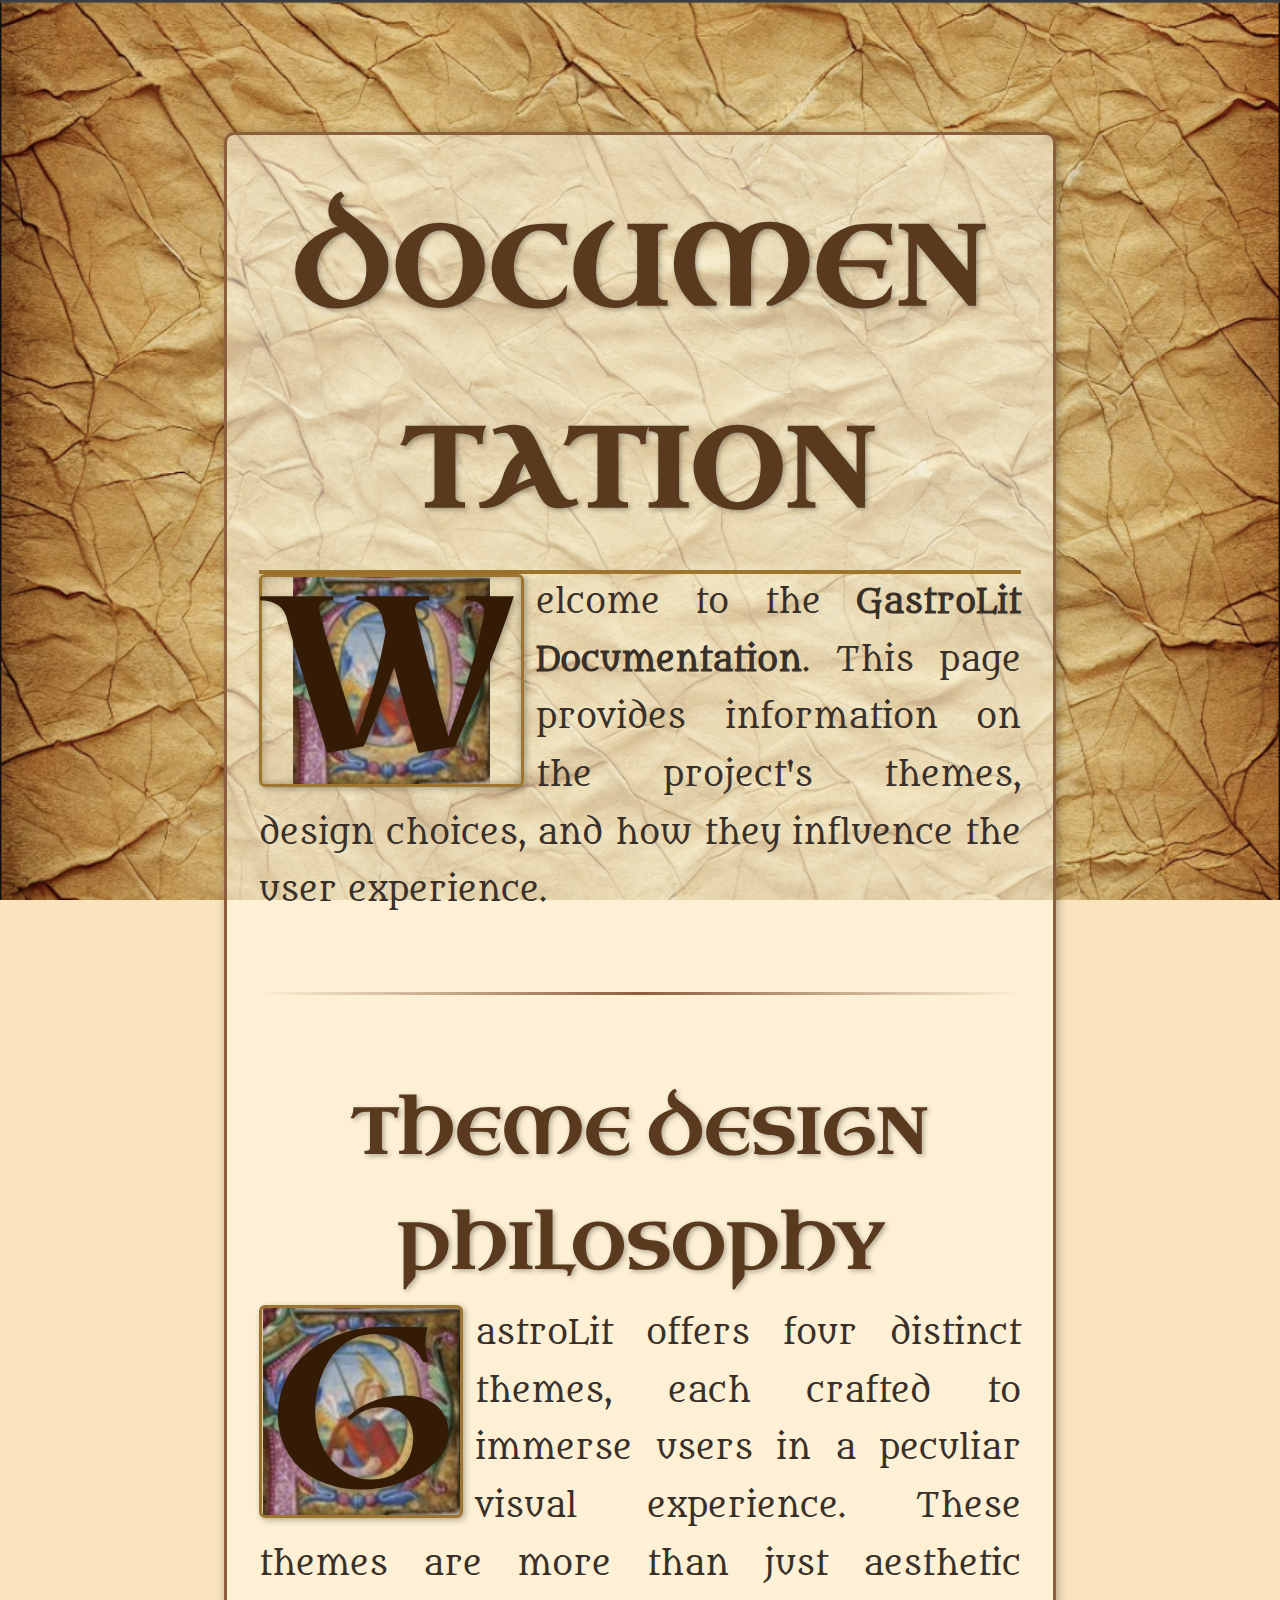
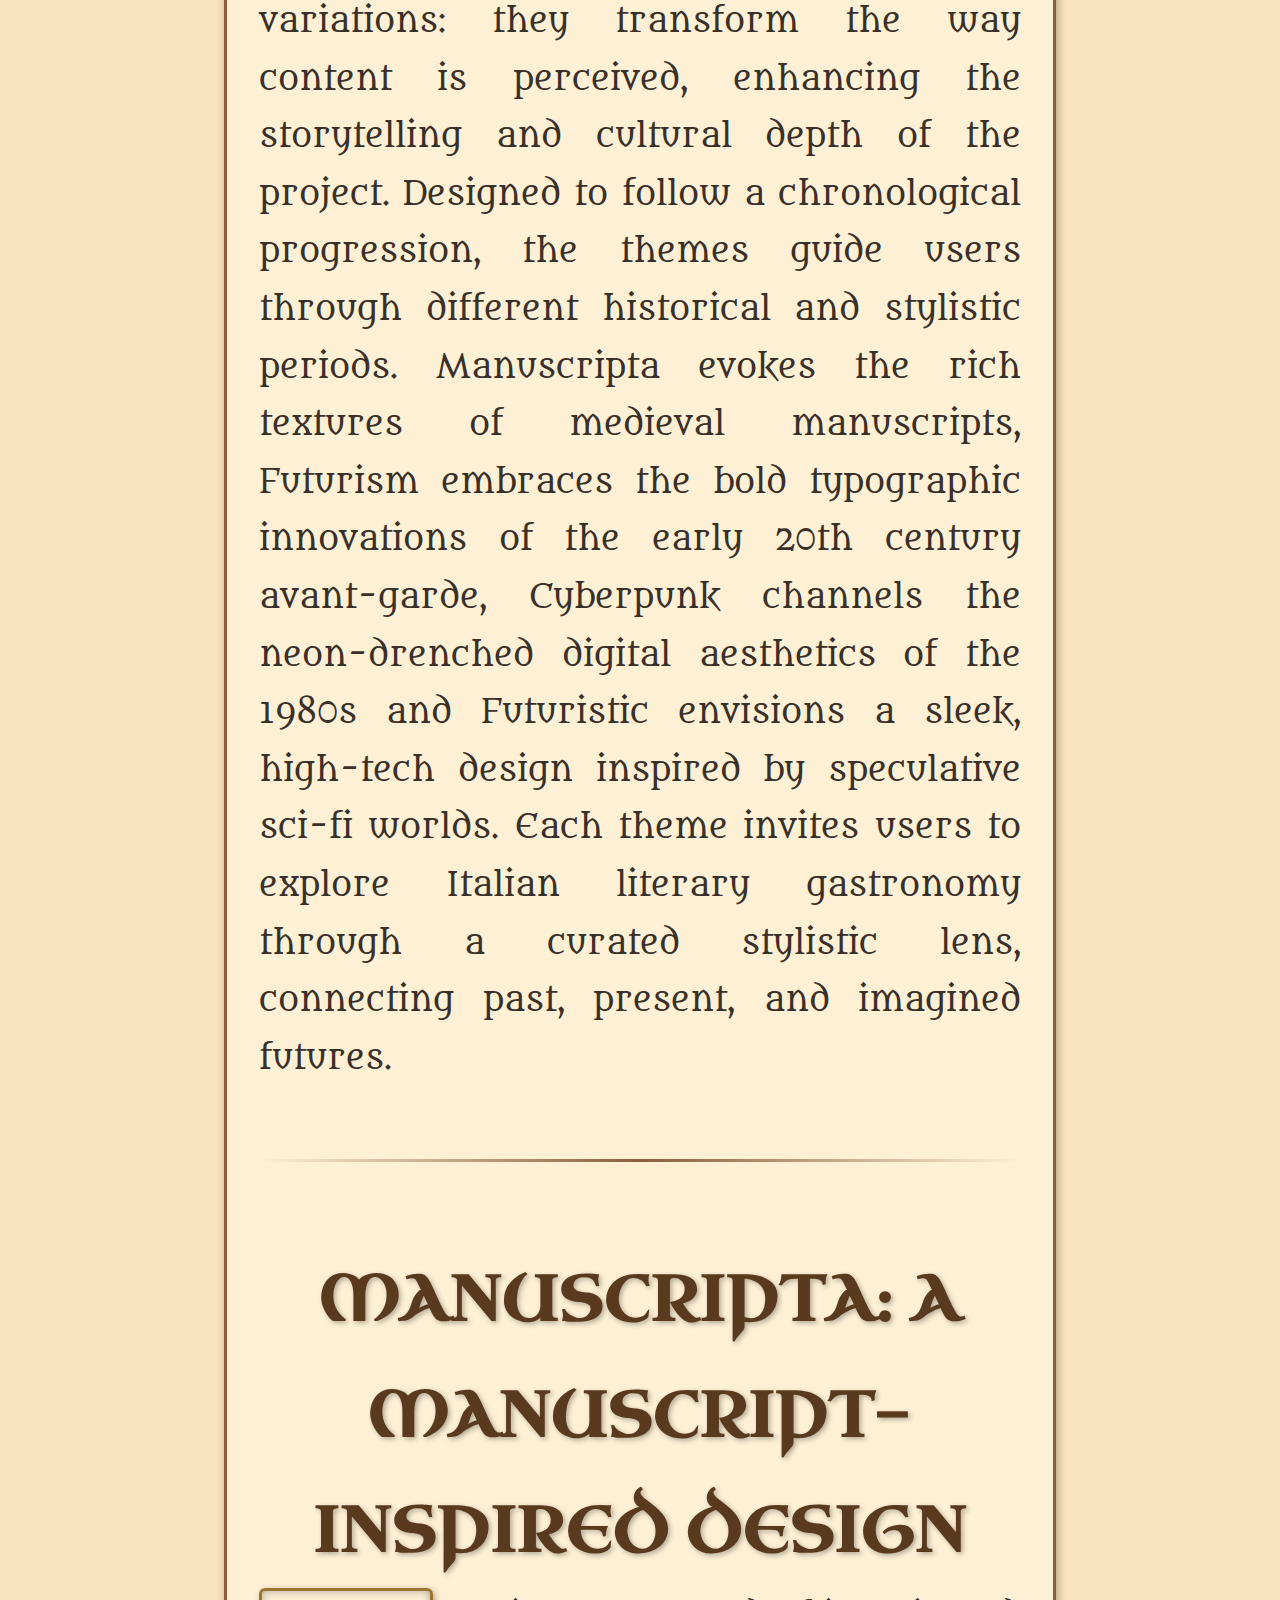
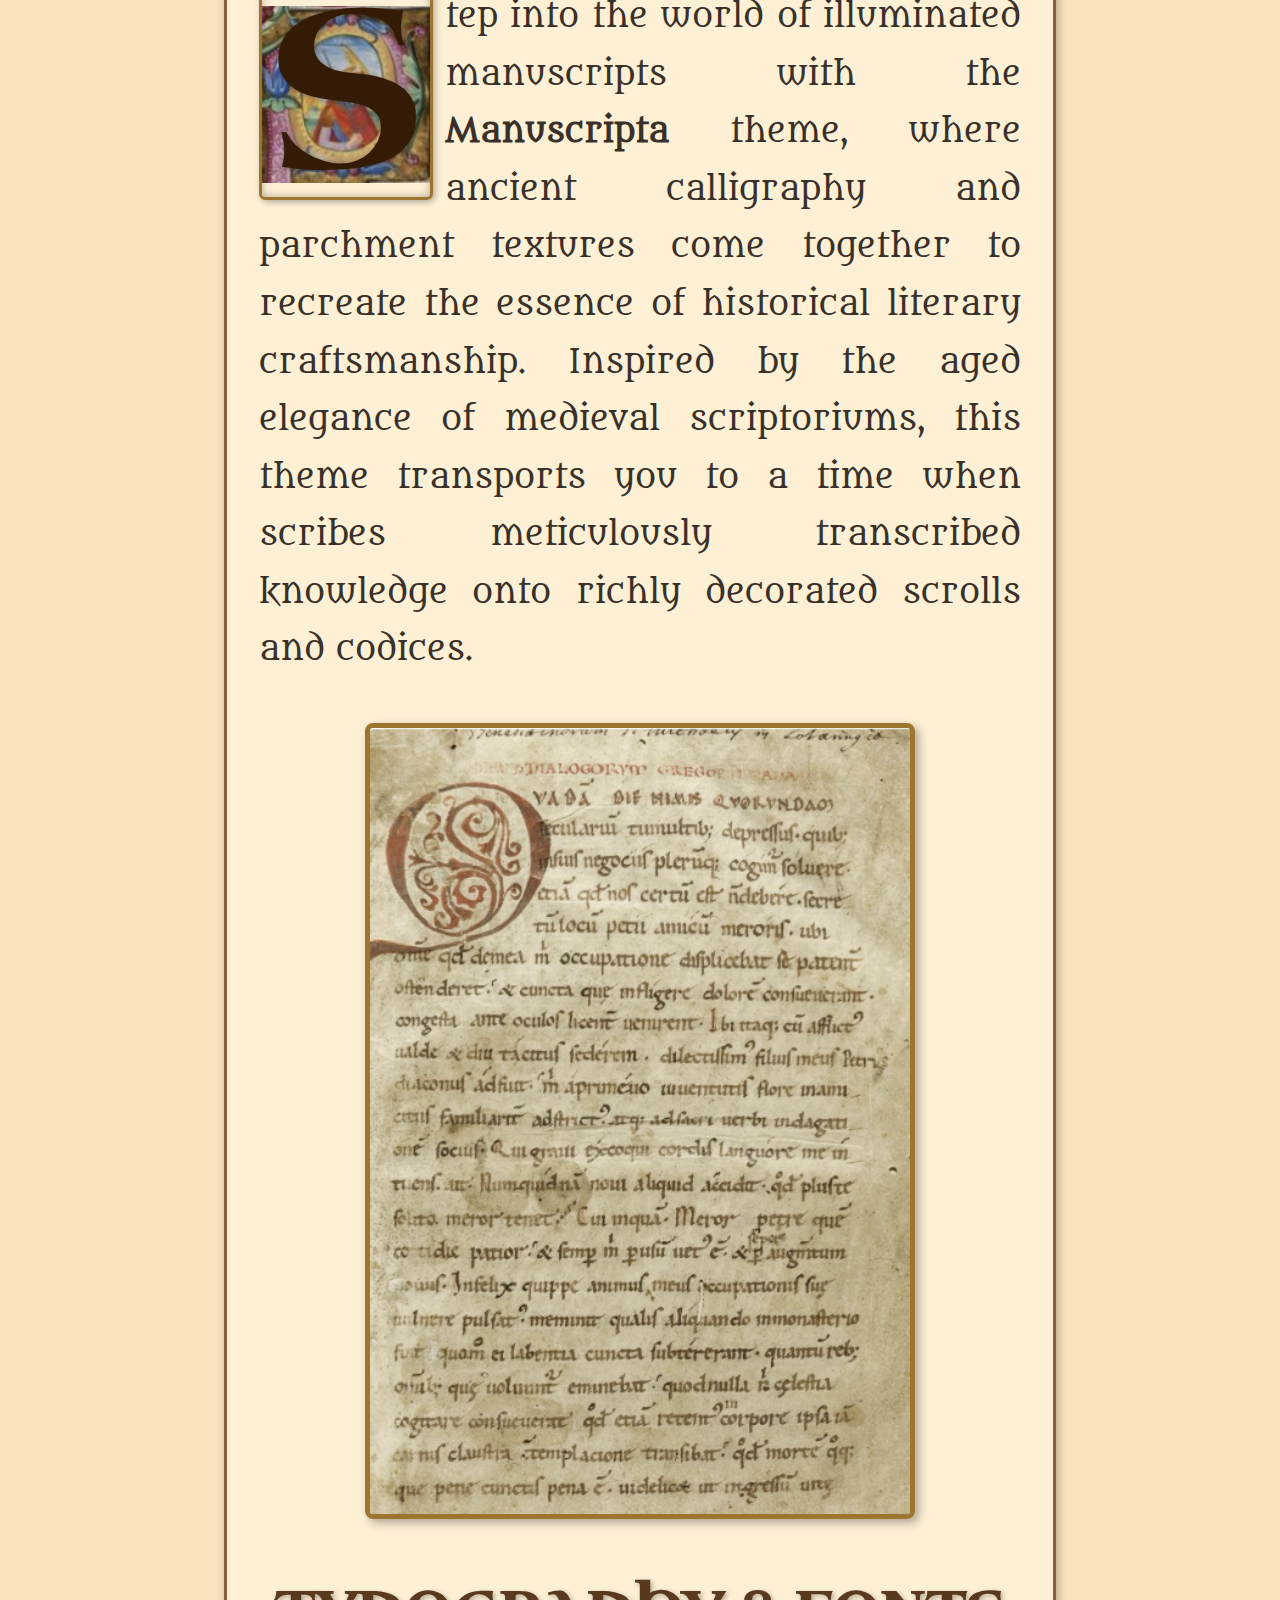
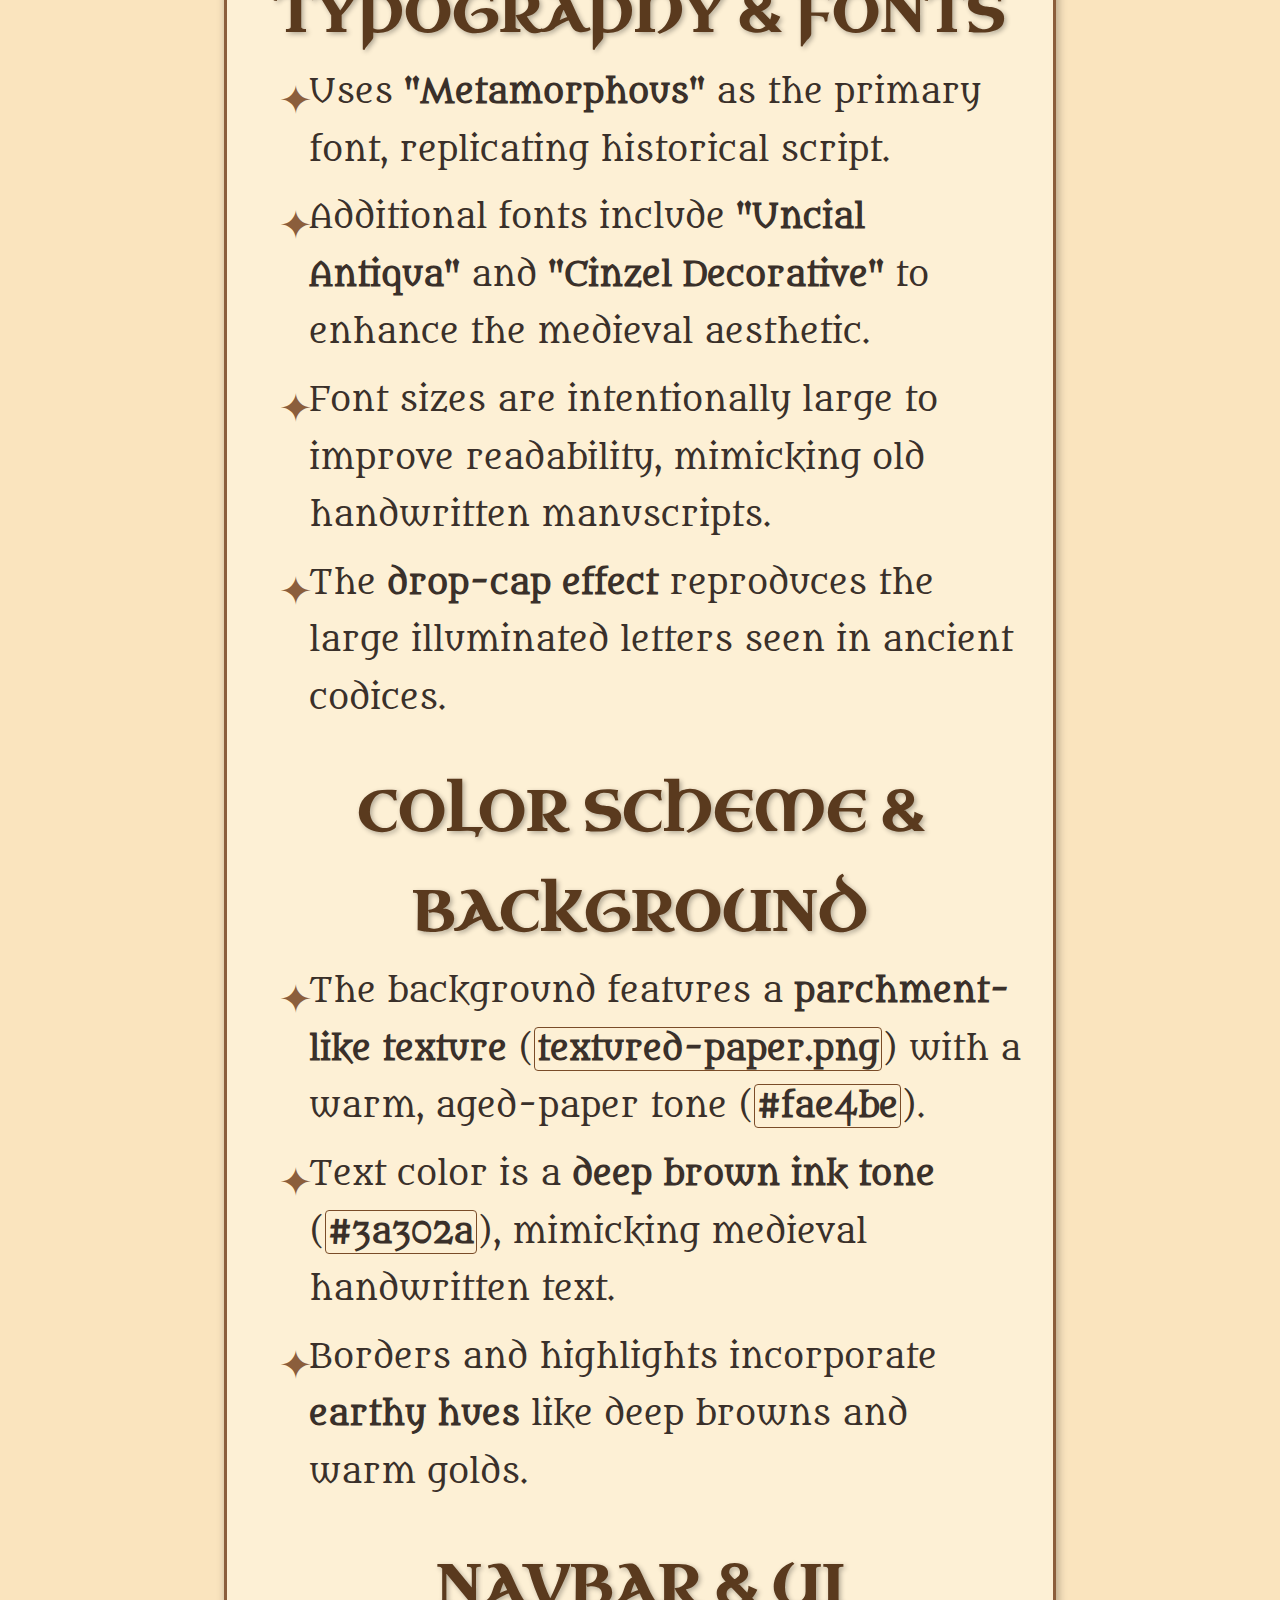
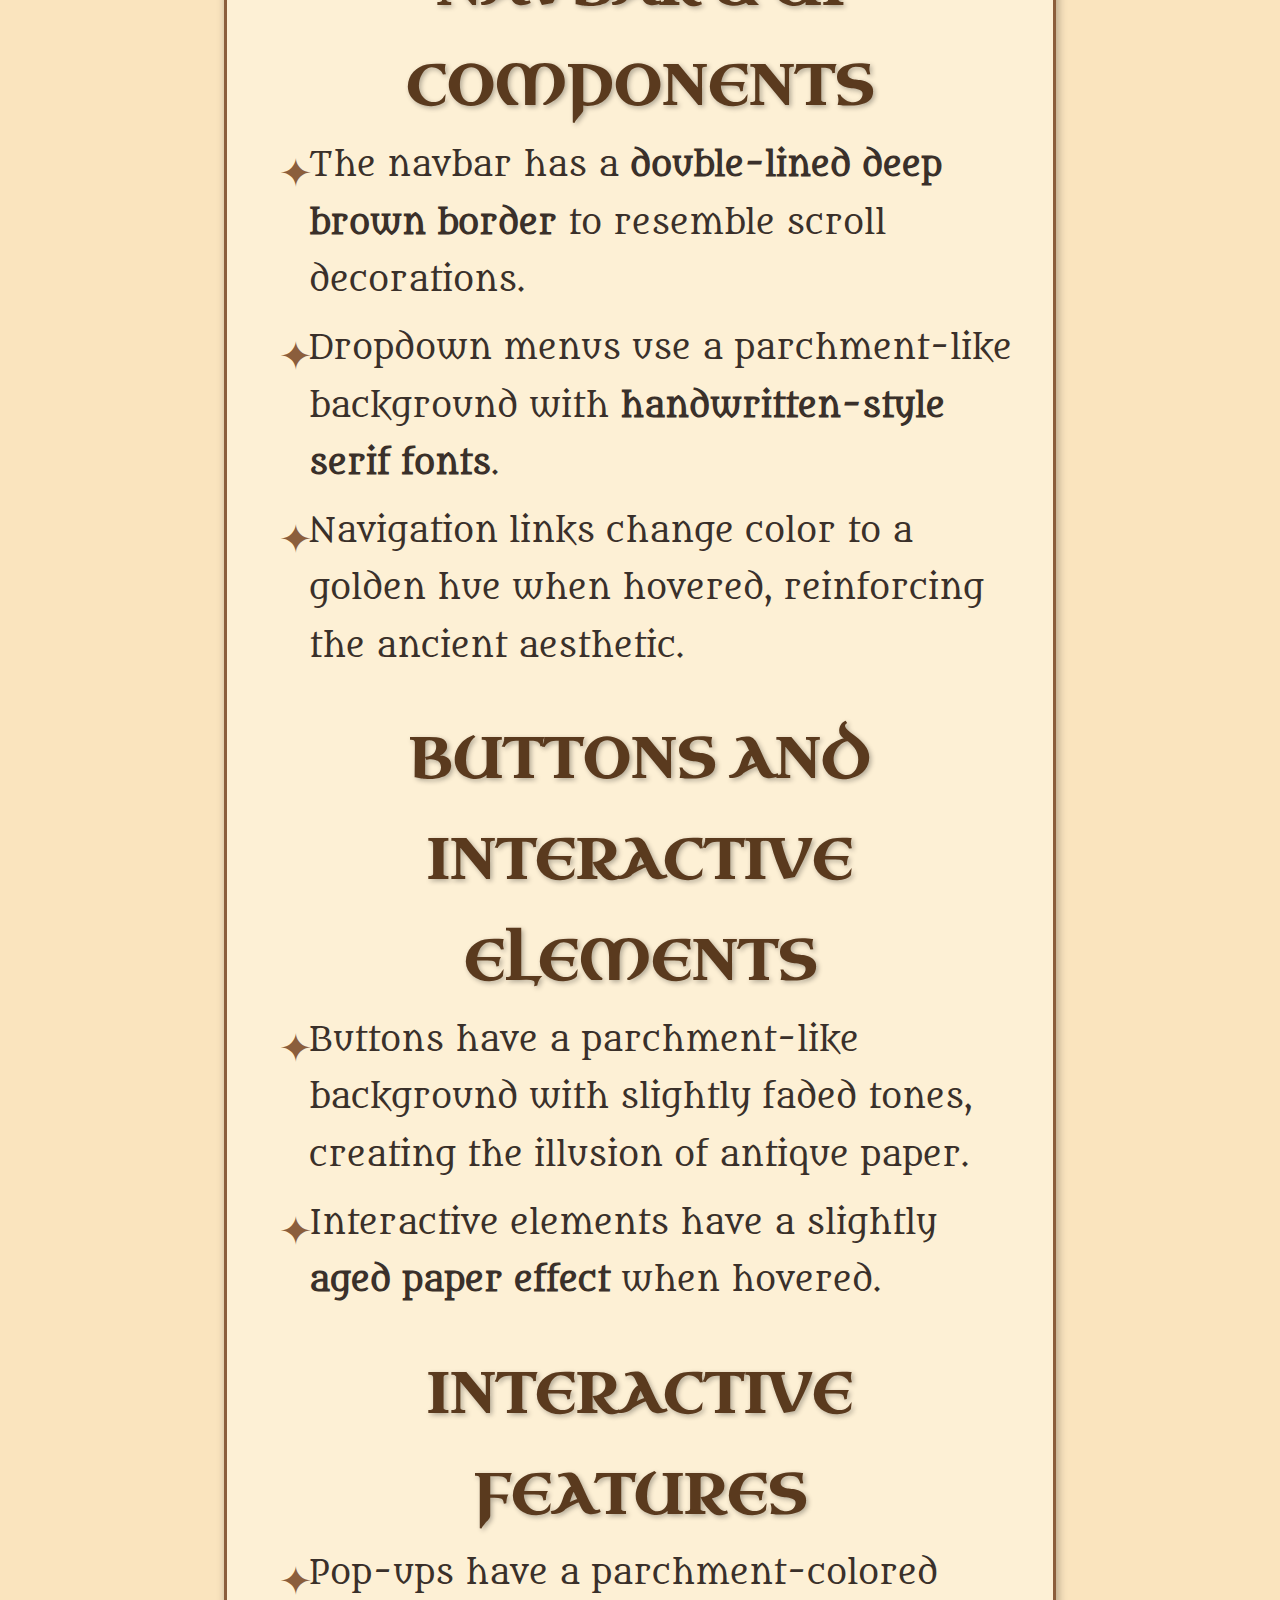
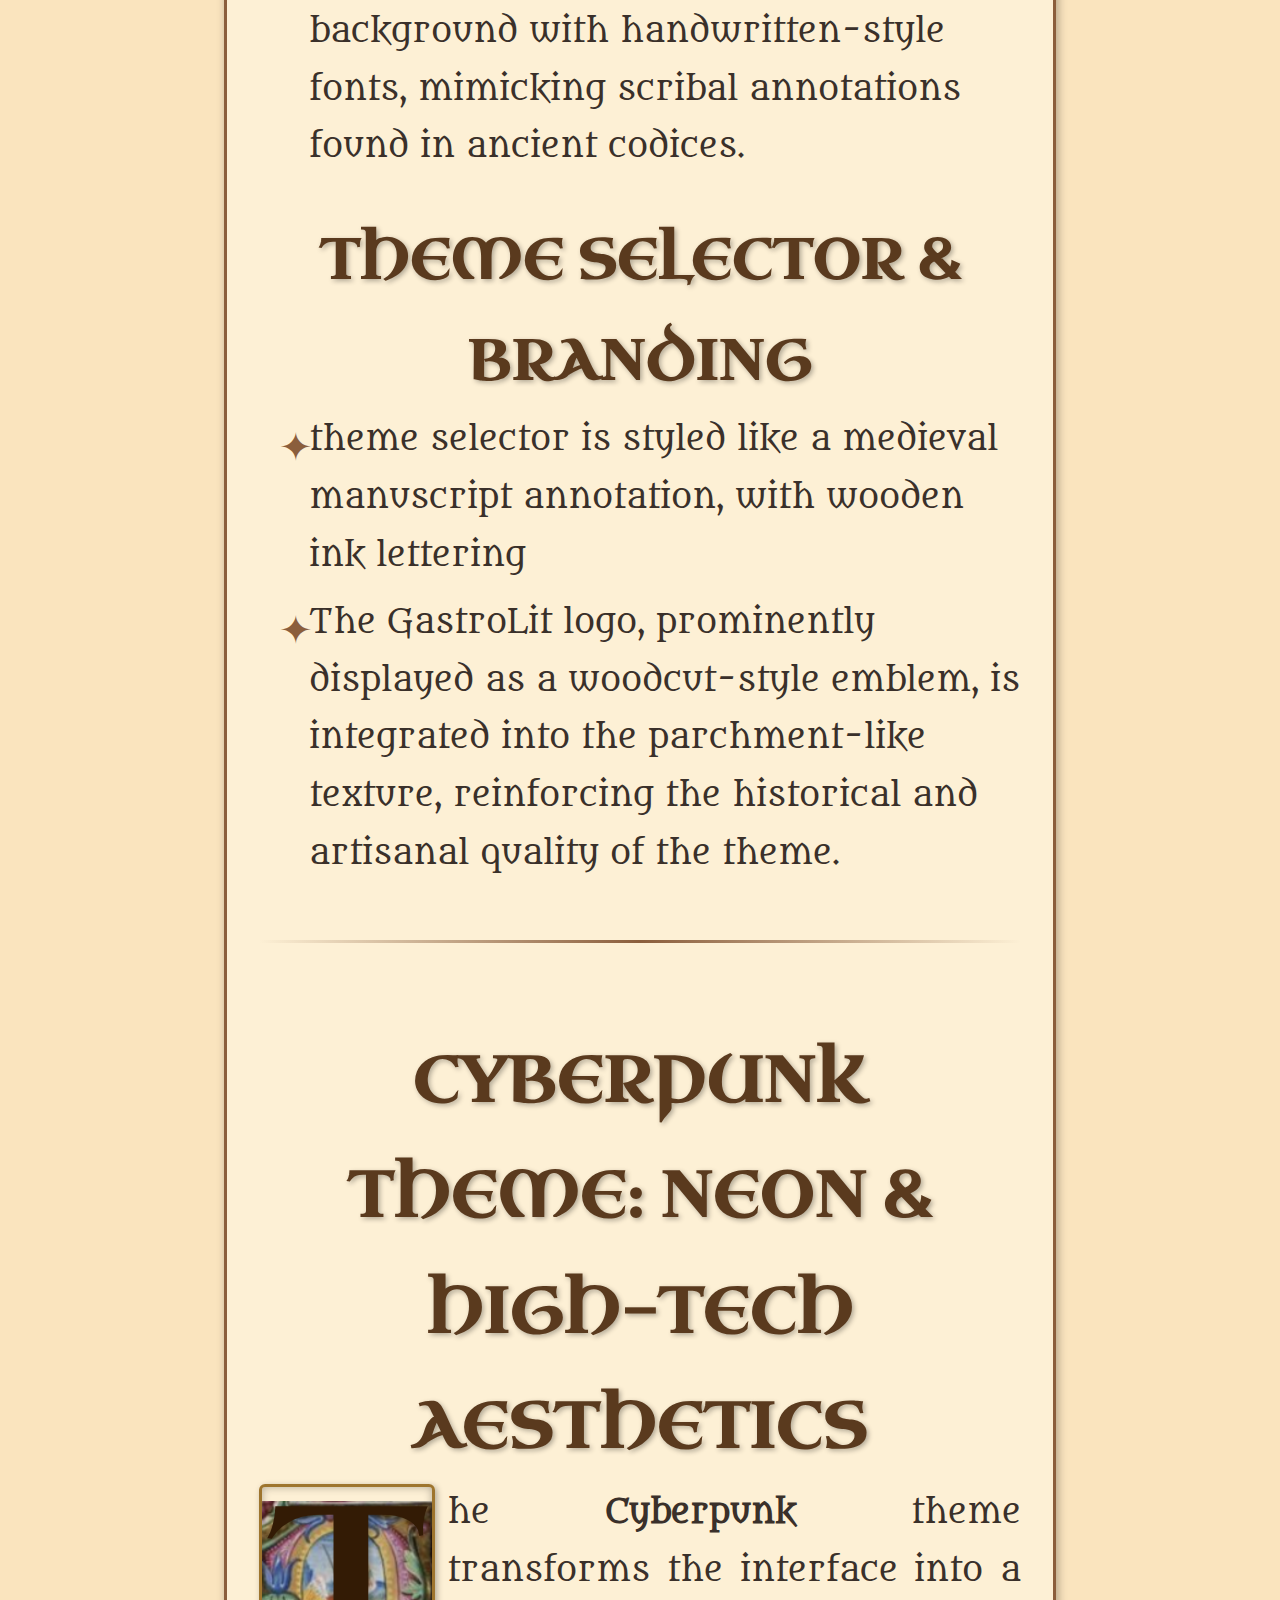
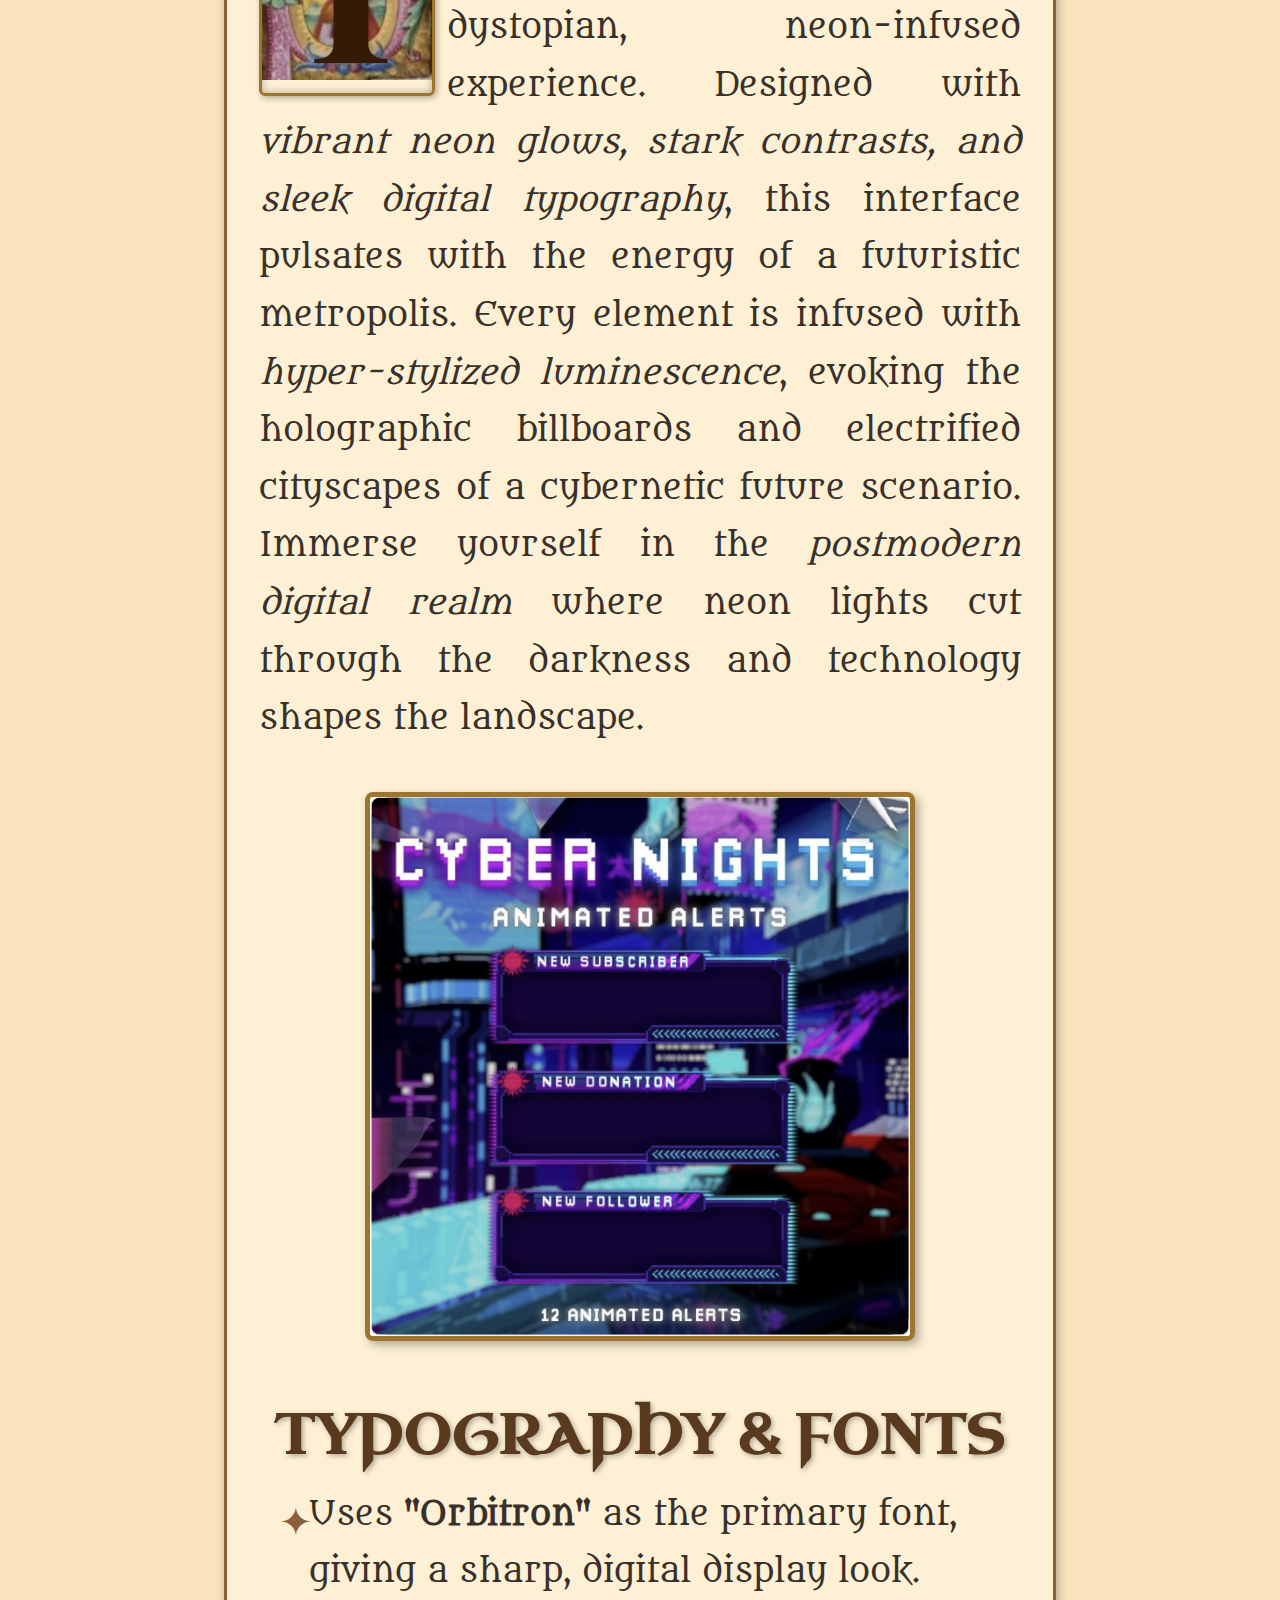
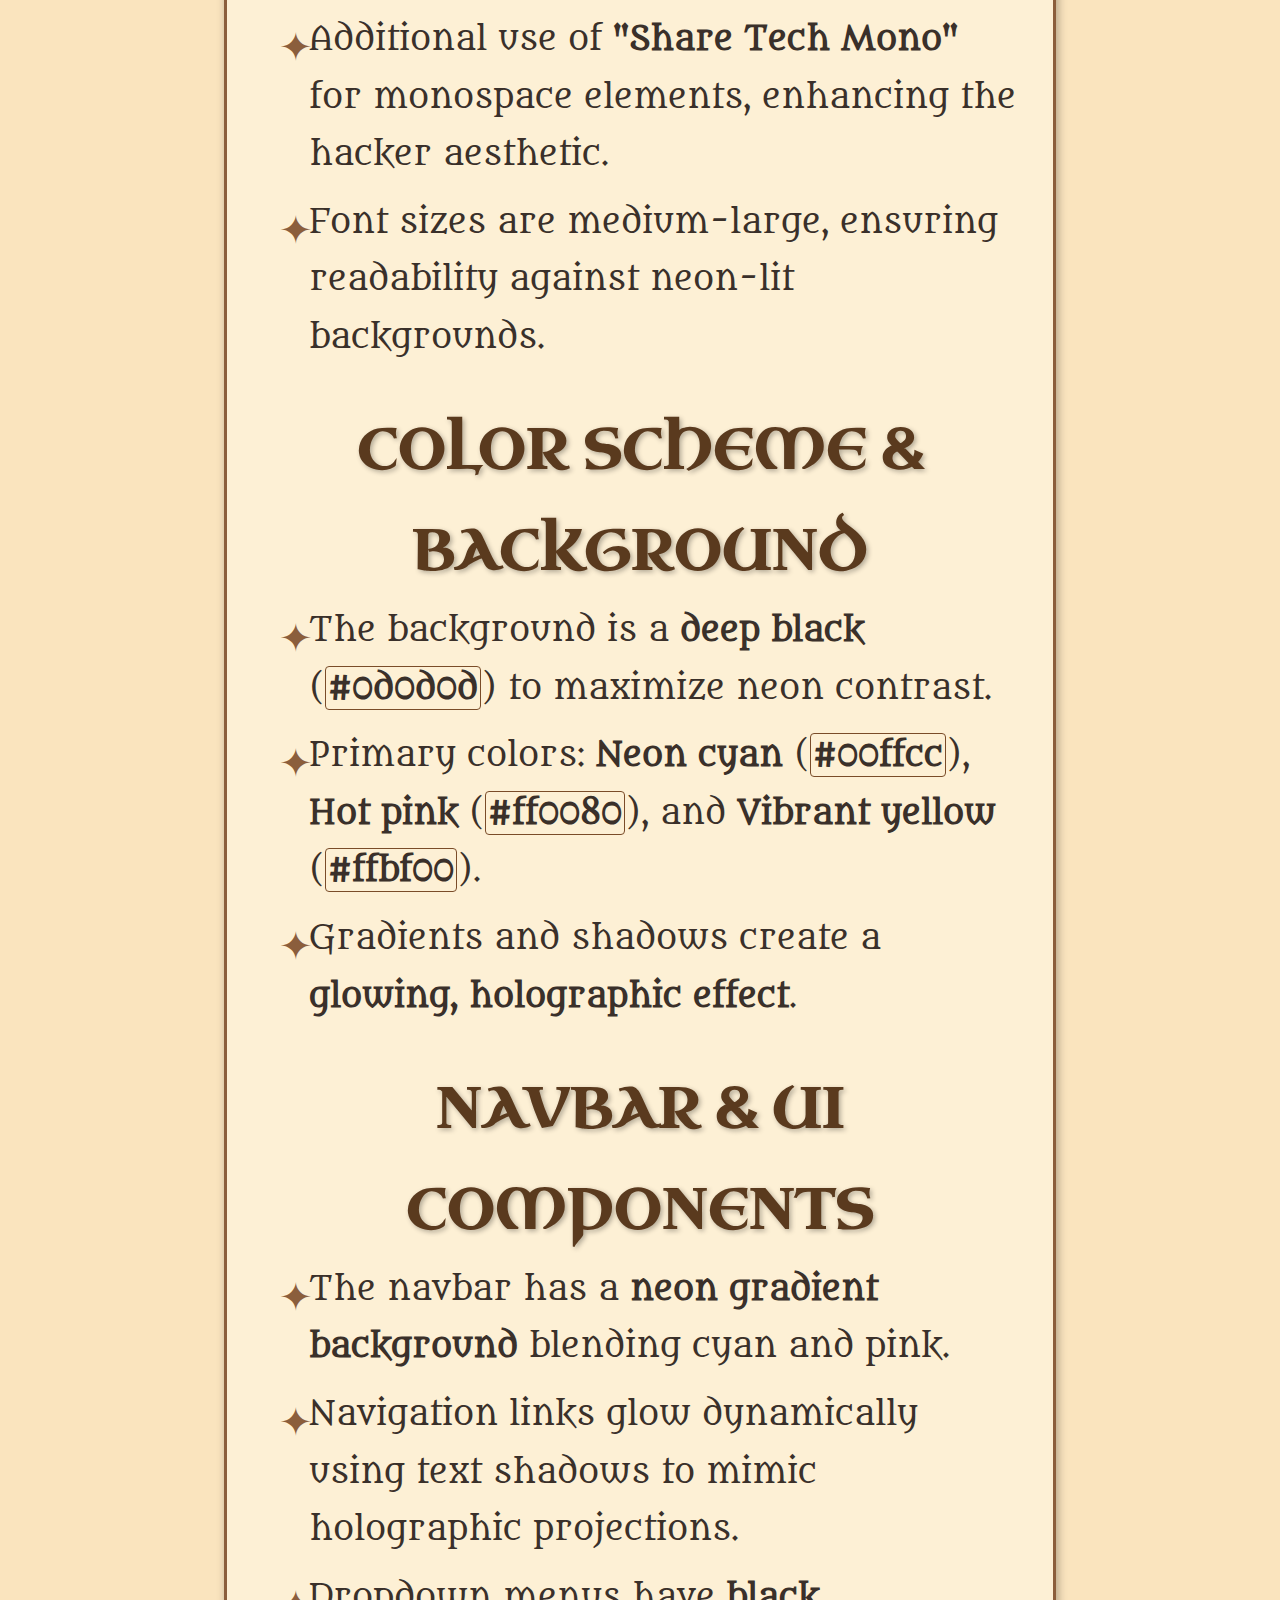
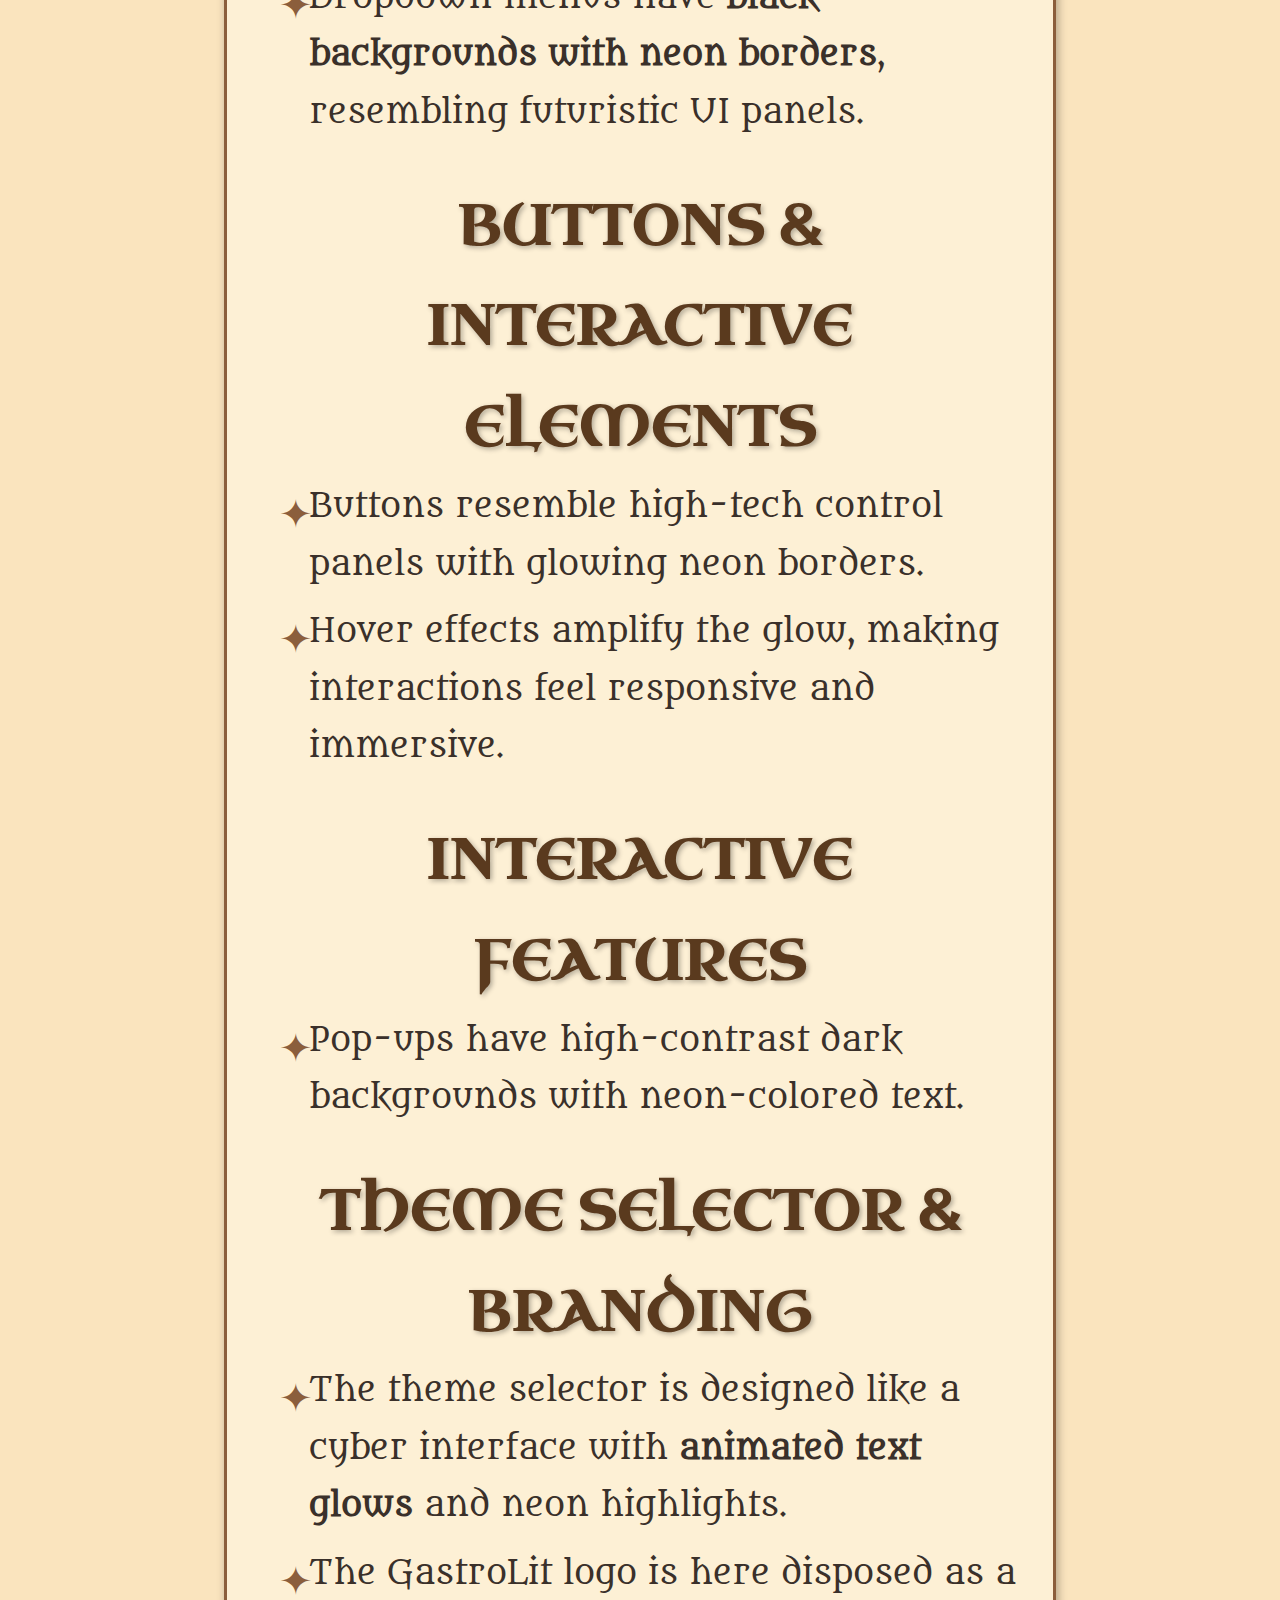
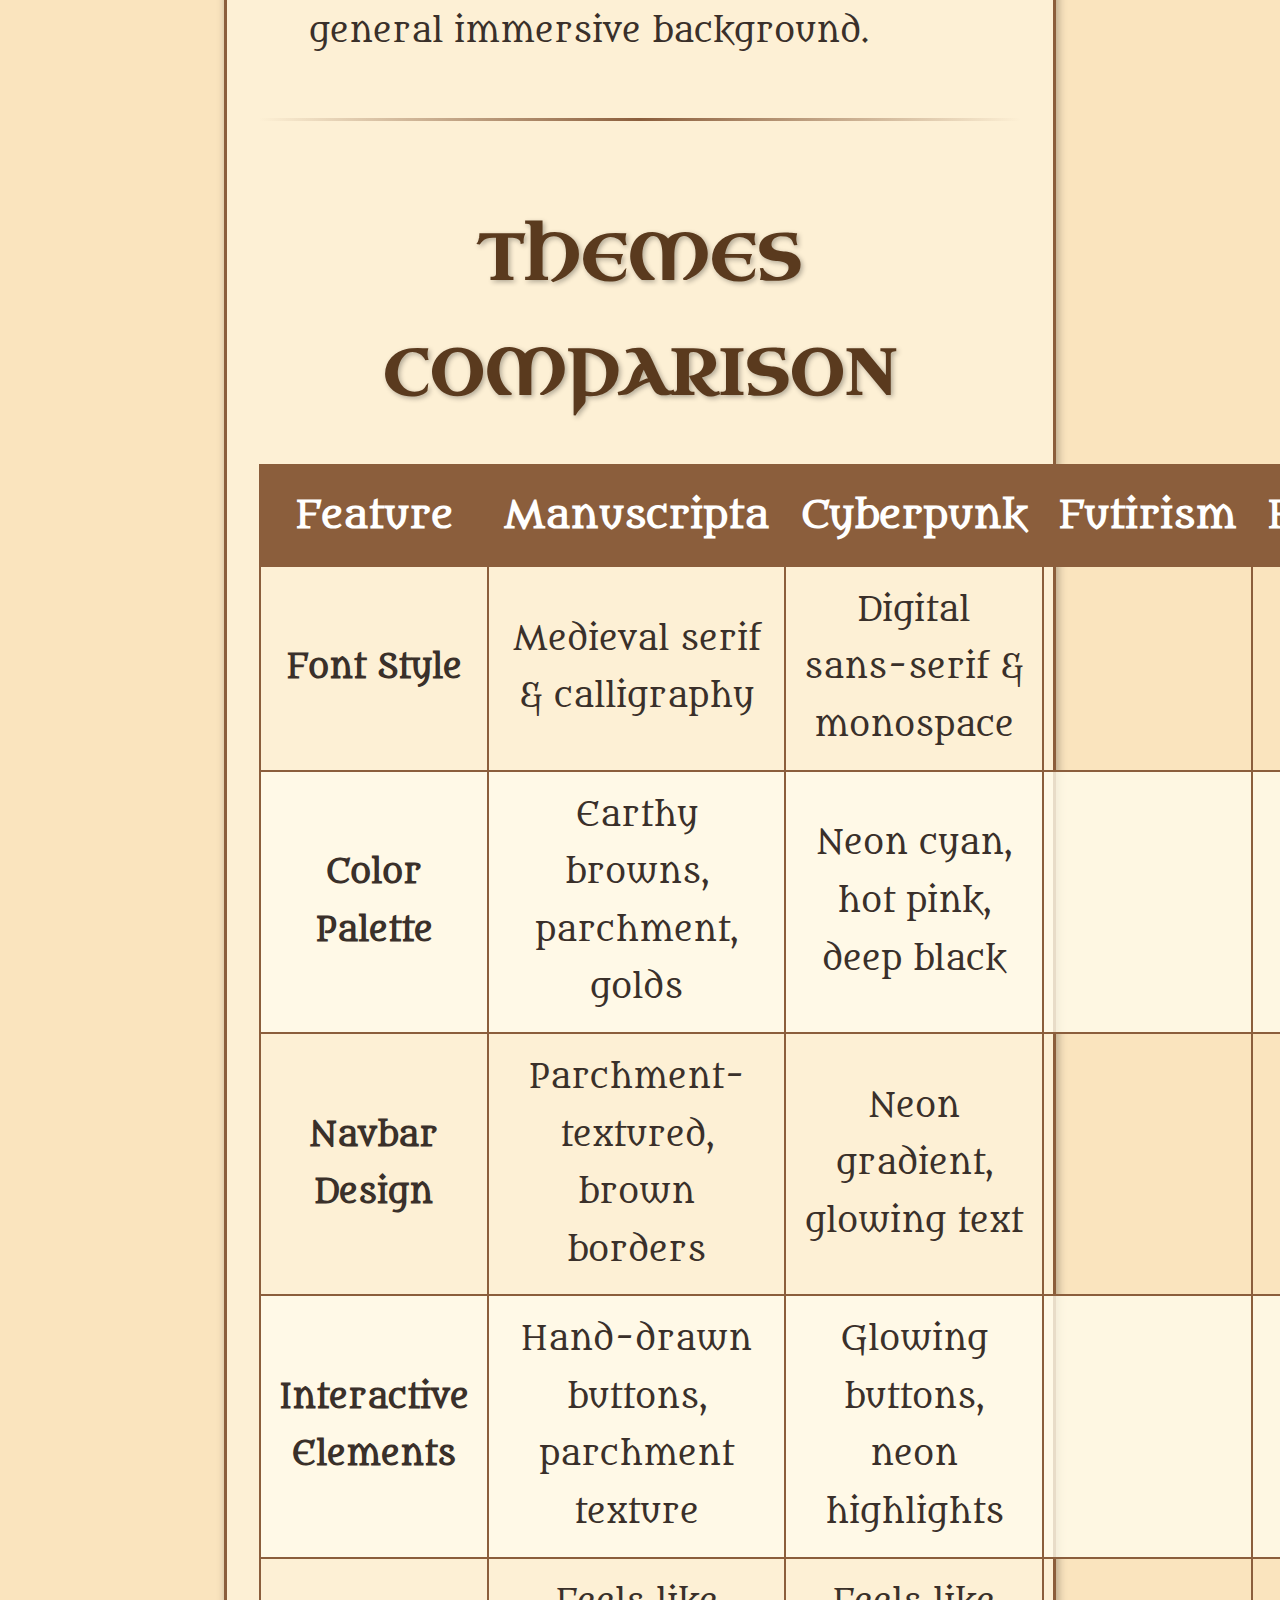
==== commit 11a92972: "general fix" ====
--- a/doc.html
+++ b/doc.html
@@ -45,11 +45,22 @@
             <li>Navigation links change color to a golden hue when hovered, reinforcing the ancient aesthetic.</li>
         </ul>
 
-        <h3>Interactive Elements</h3>
+        <h3>Buttons and Interactive Elements</h3>
         <ul>
+            <li>Buttons have a parchment-like background with slightly faded tones, creating the illusion of antique paper.</li>
             <li>Interactive elements have a slightly <b>aged paper effect</b> when hovered.</li>
         </ul>
 
+        <h3>Interactive Features</h3>
+        <ul>
+            <li>Pop-ups have a parchment-colored background with handwritten-style fonts, mimicking scribal annotations found in ancient codices.</li>
+        </ul>
+
+        <h3>Theme Selector & Branding</h3>
+        <ul>
+            <li>theme selector is styled like a medieval manuscript annotation, with wooden ink lettering</li>
+            <li>The GastroLit logo, prominently displayed as a woodcut-style emblem, is integrated into the parchment-like texture, reinforcing the historical and artisanal quality of the theme.</li>
+        </ul>
         <hr>
 
         <h2>Cyberpunk Theme: Neon & High-Tech Aesthetics</h2>
@@ -85,9 +96,8 @@
             <li>Hover effects amplify the glow, making interactions feel responsive and immersive.</li>
         </ul>
 
-        <h3>Maps & Interactive Features</h3>
+        <h3>Interactive Features</h3>
         <ul>
-            <li>Maps are framed with <b>glowing neon borders</b>, mimicking sci-fi screen interfaces.</li>
             <li>Pop-ups have high-contrast dark backgrounds with neon-colored text.</li>
         </ul>
 
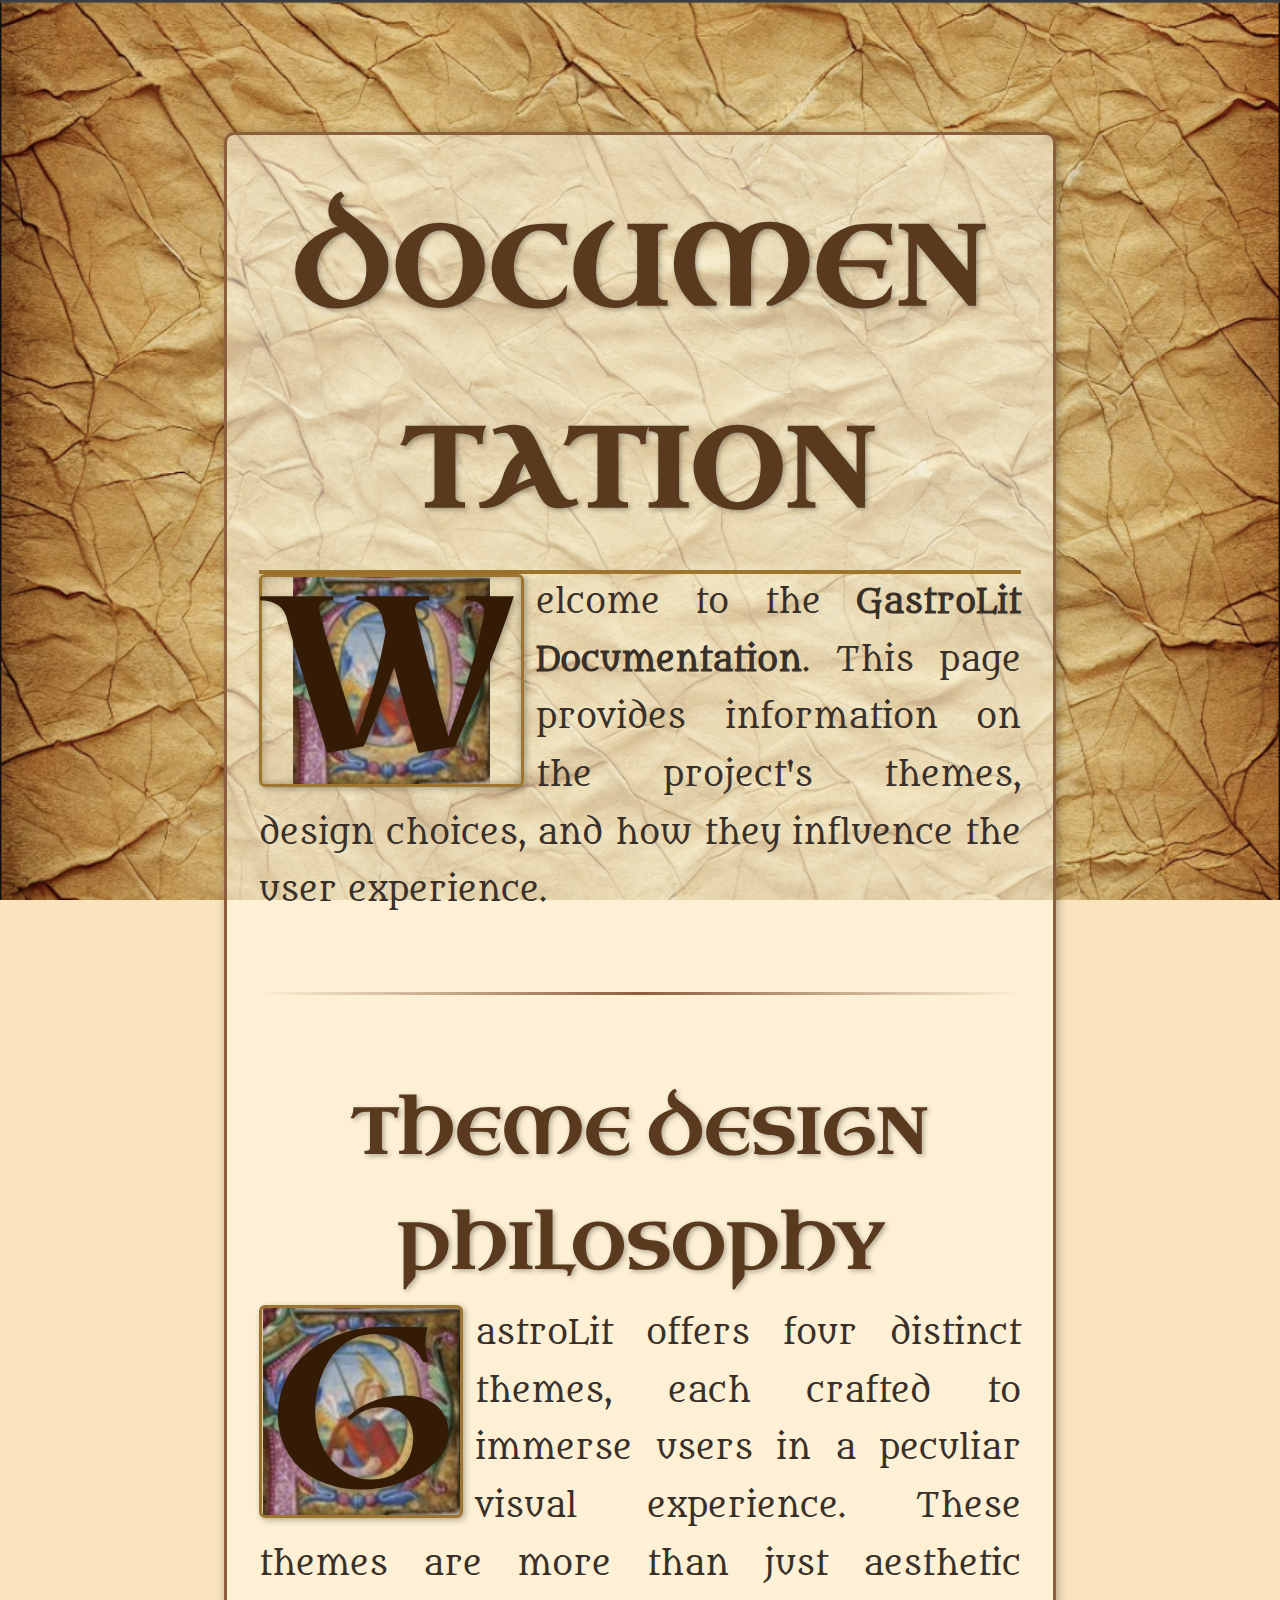
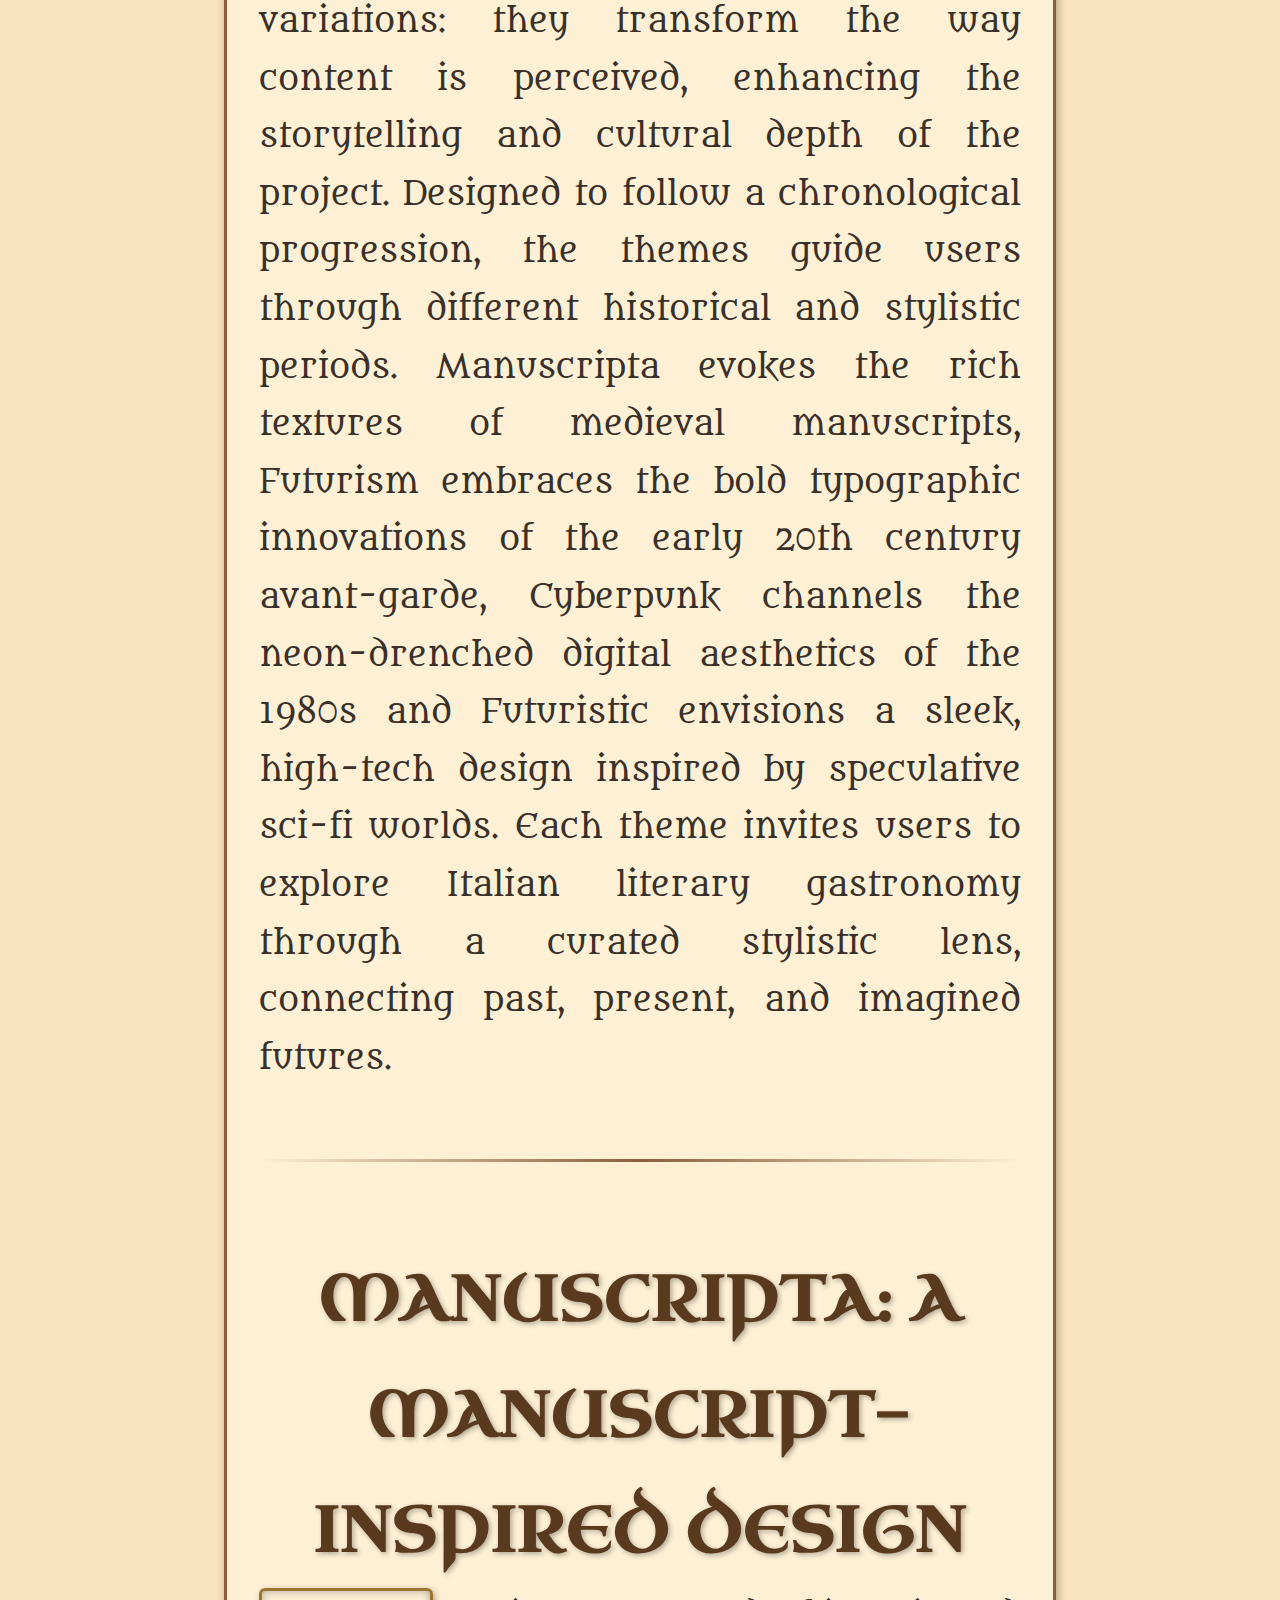
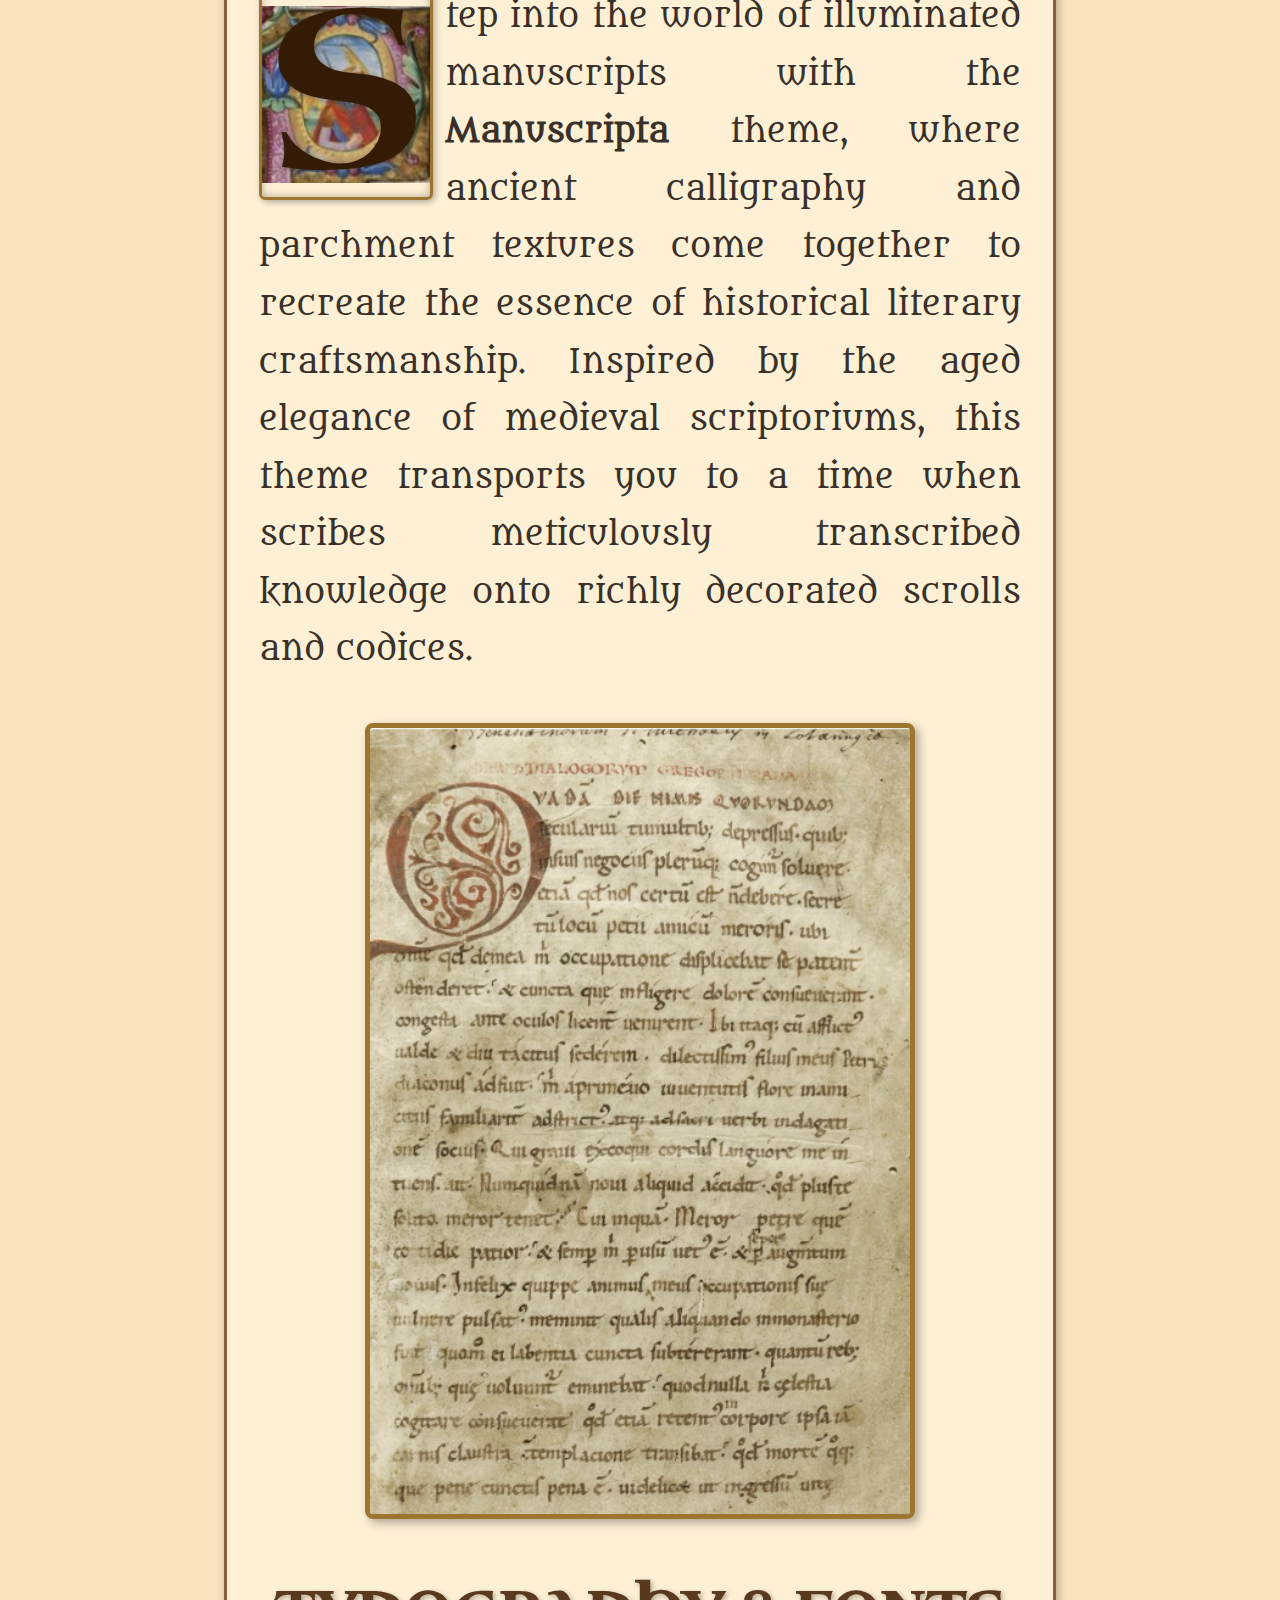
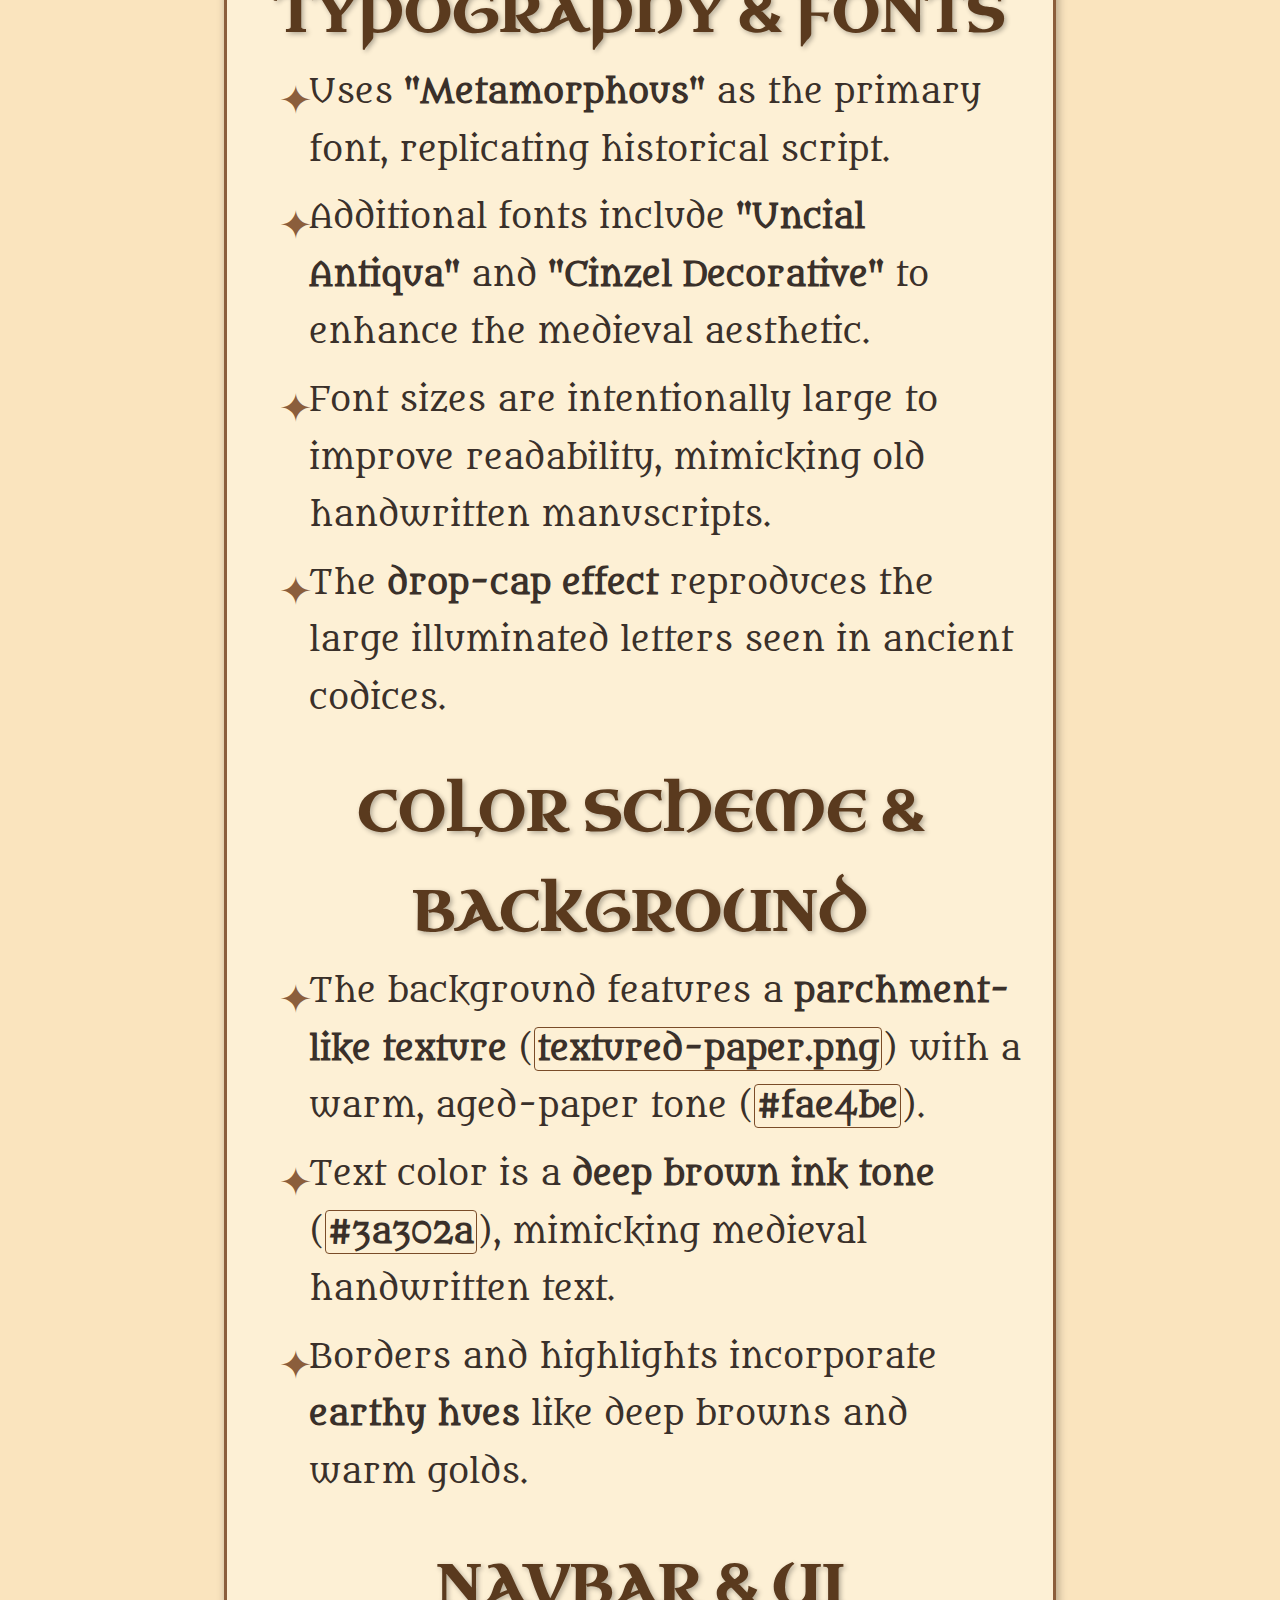
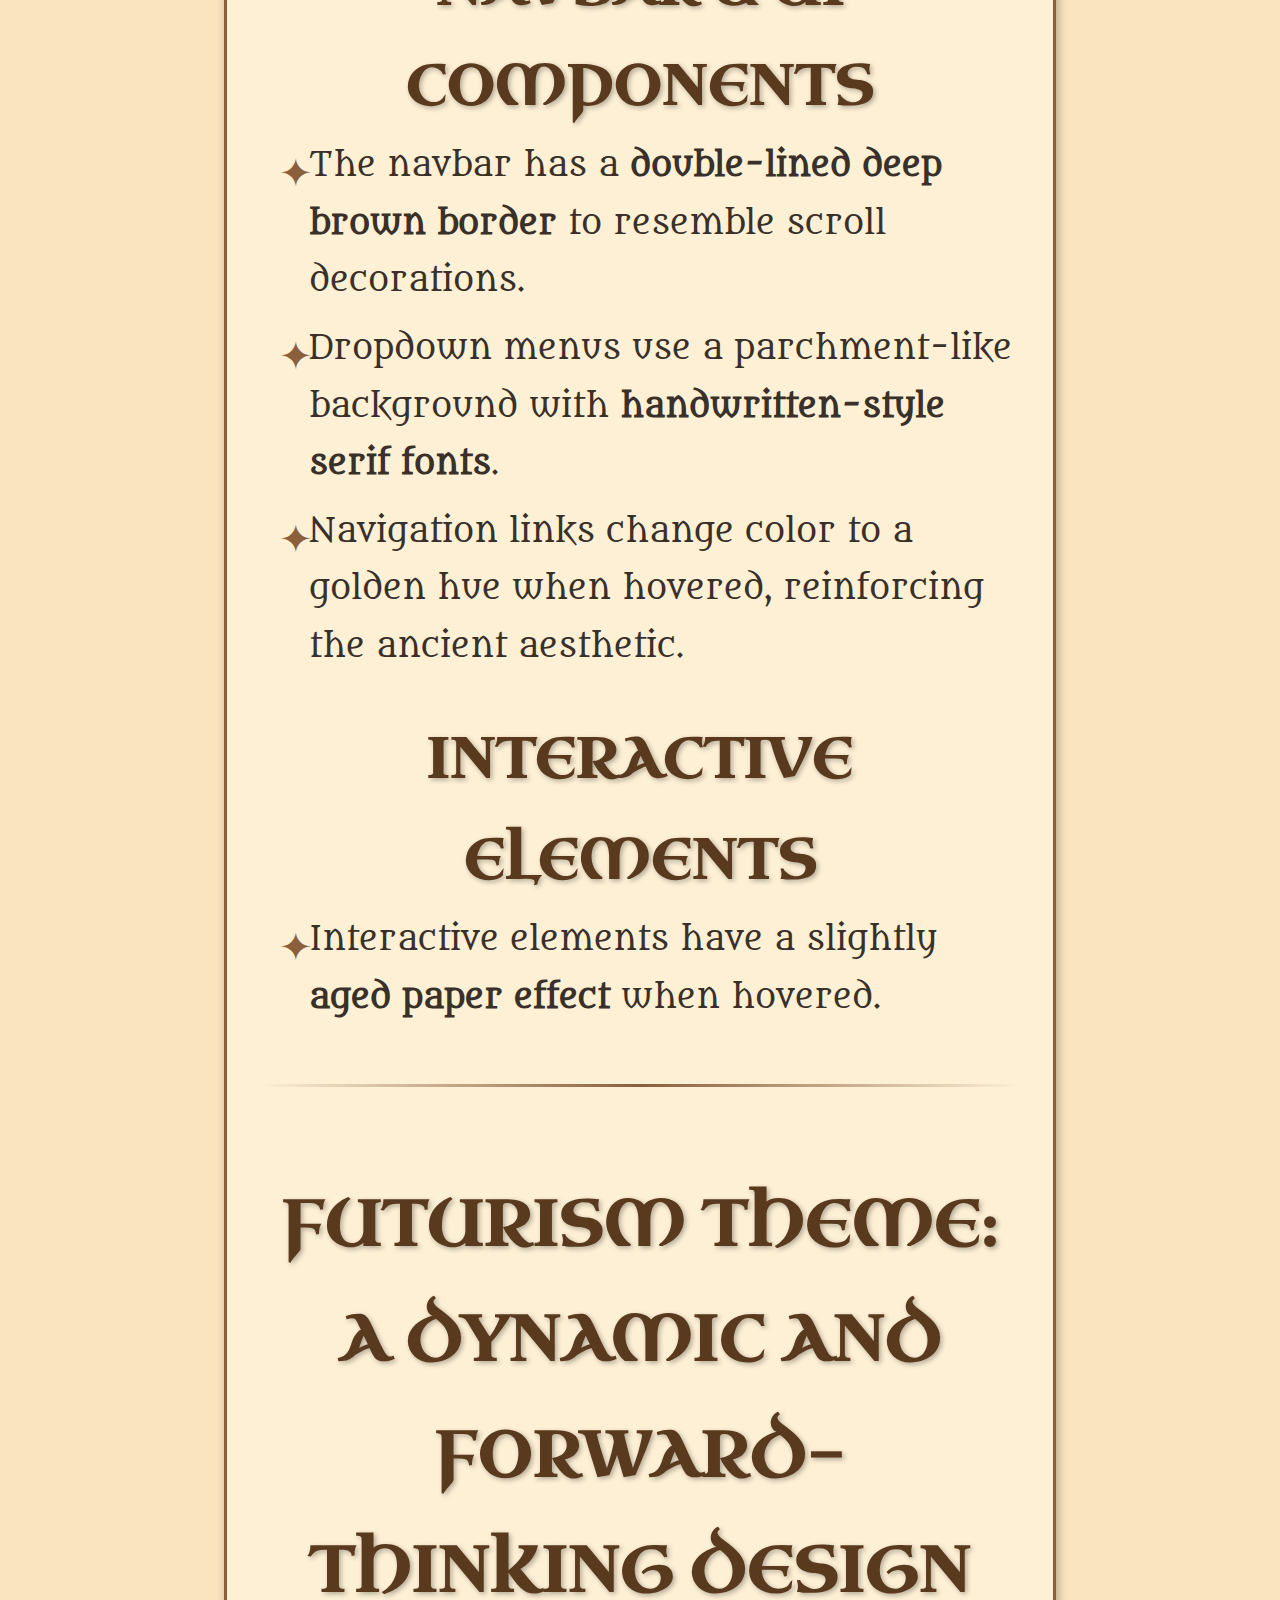
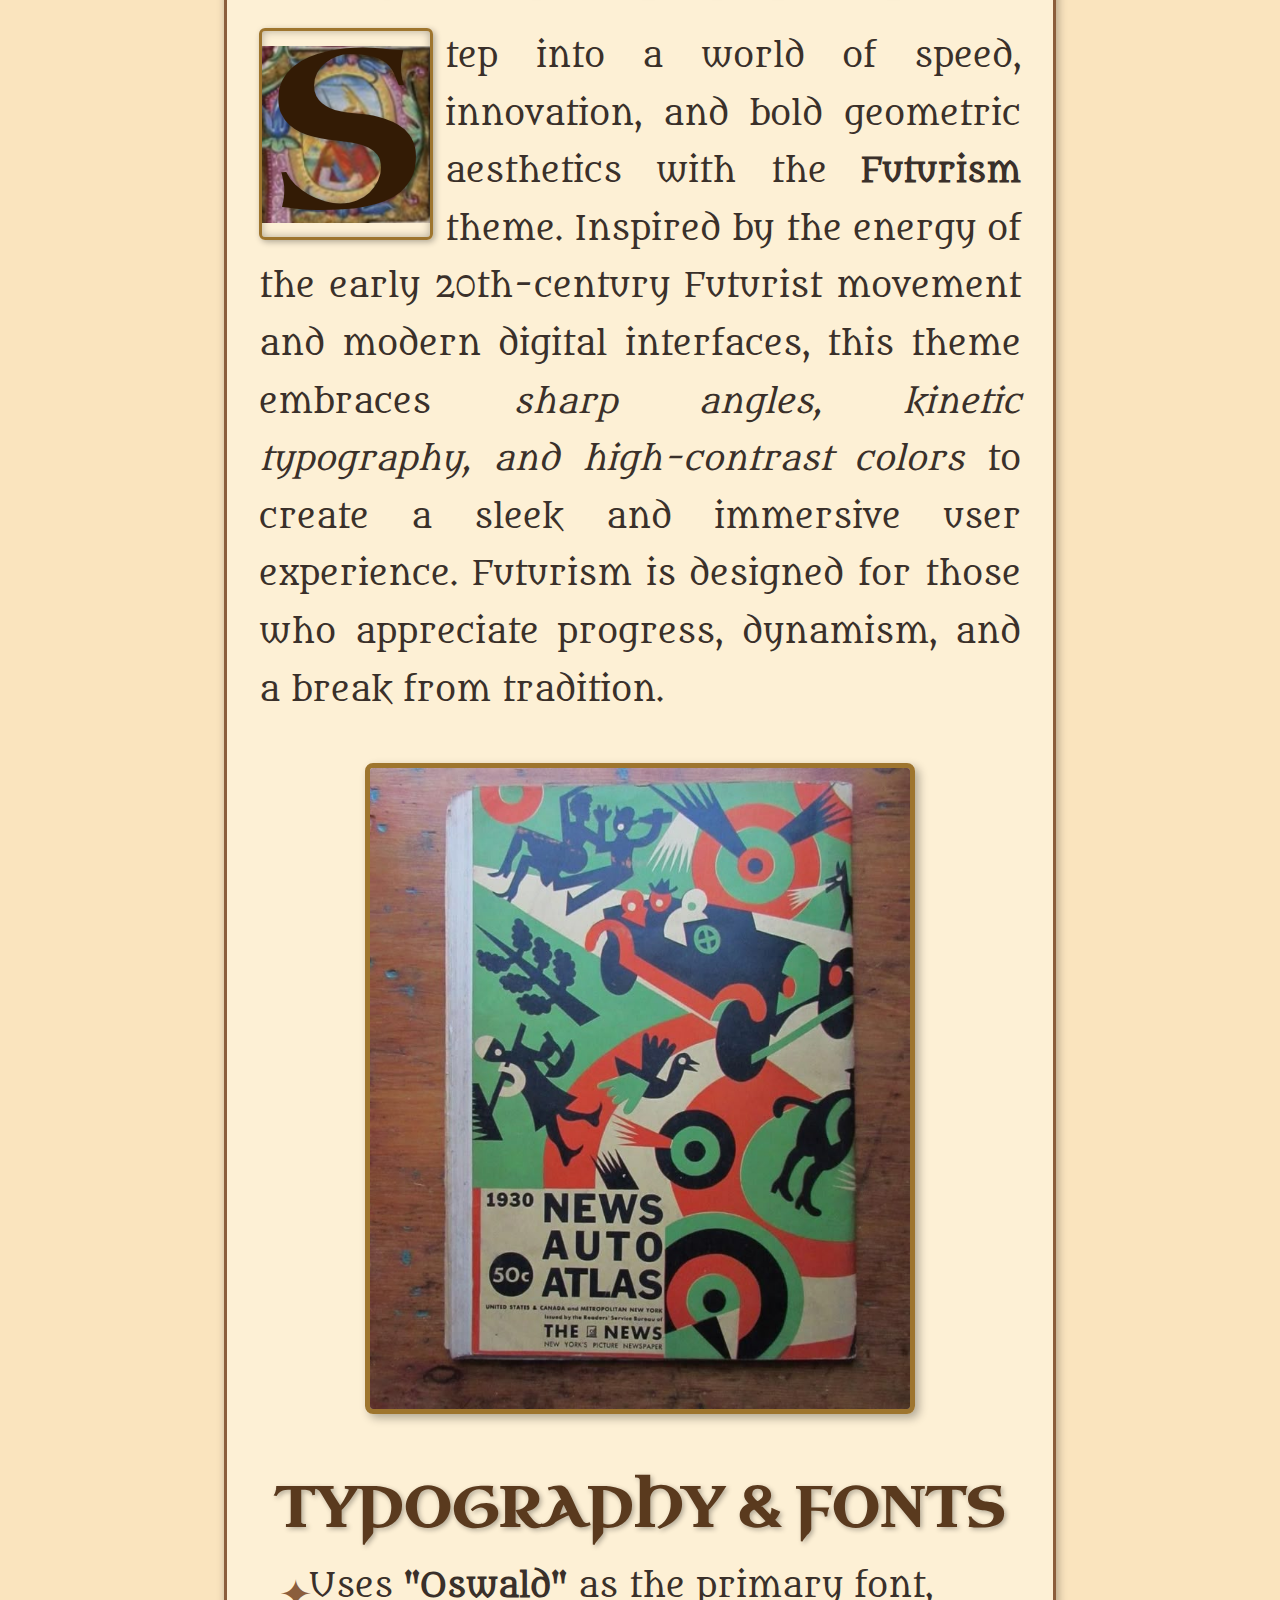
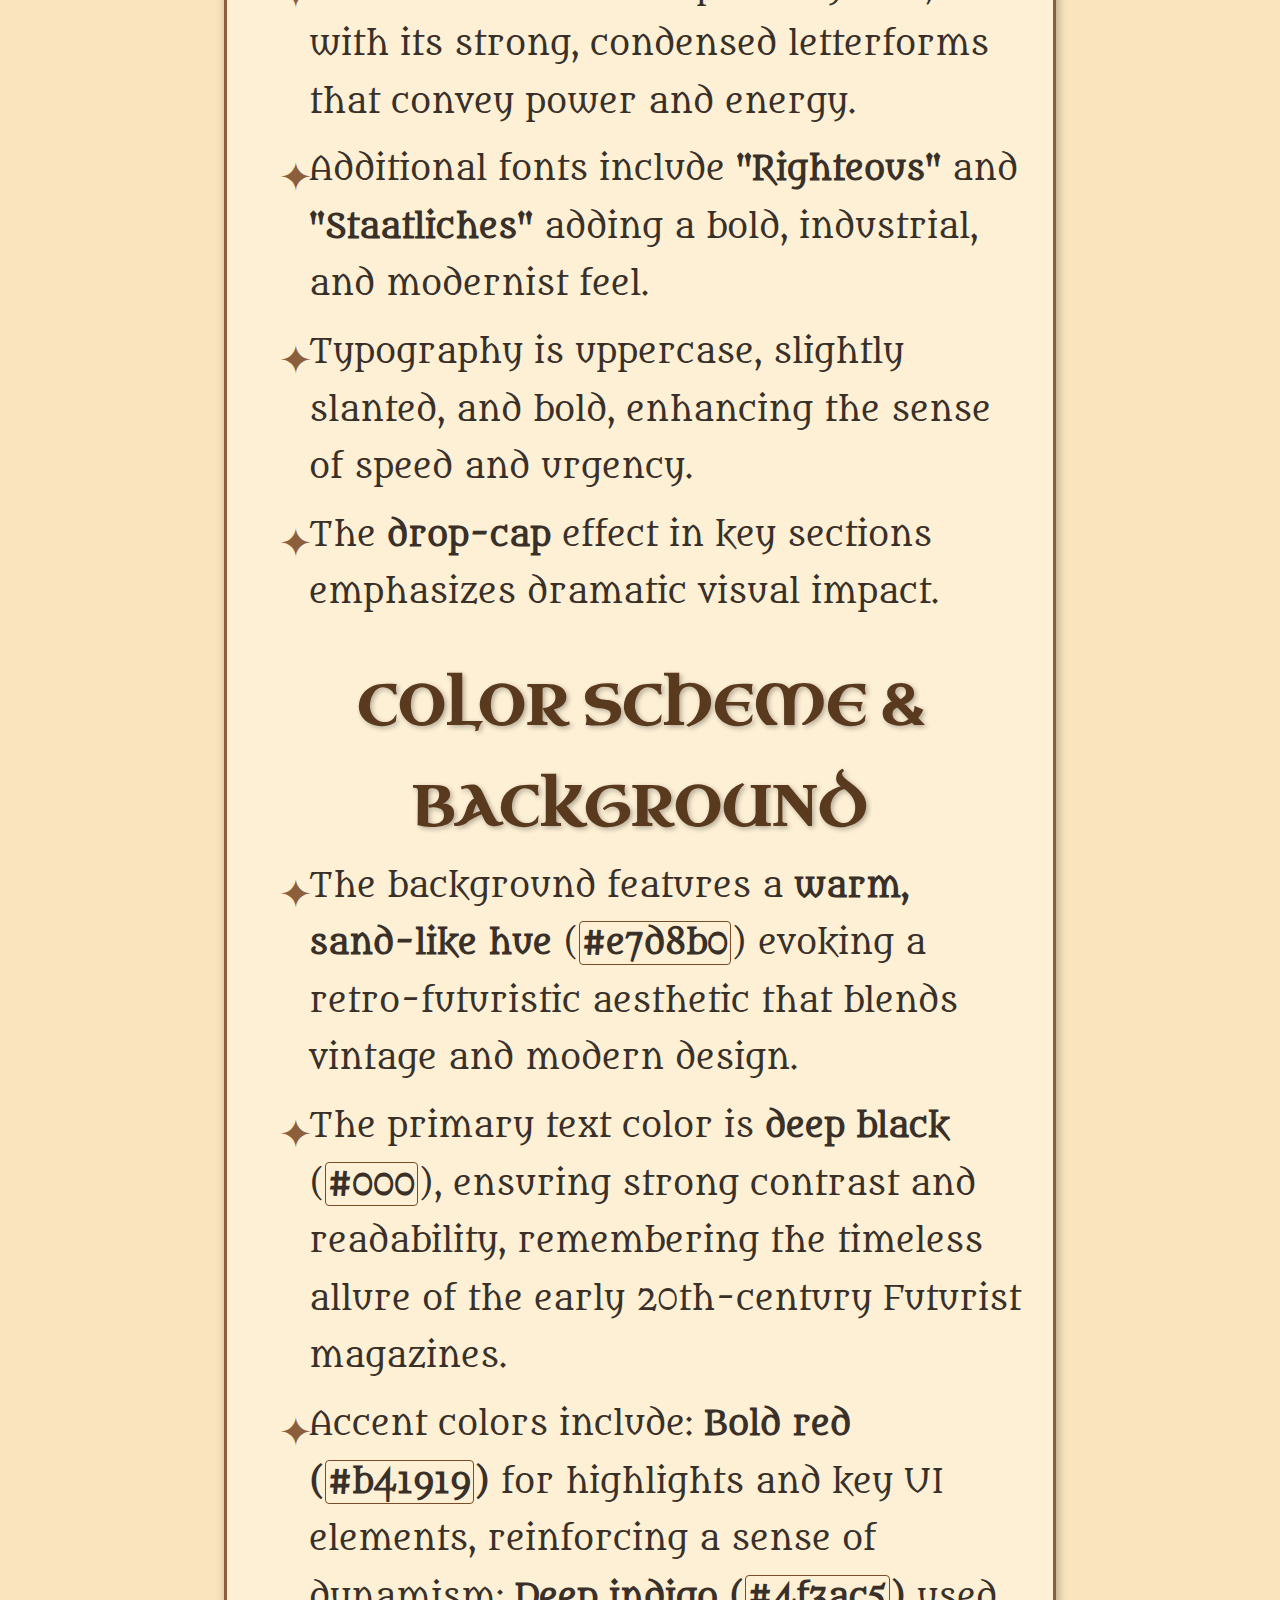
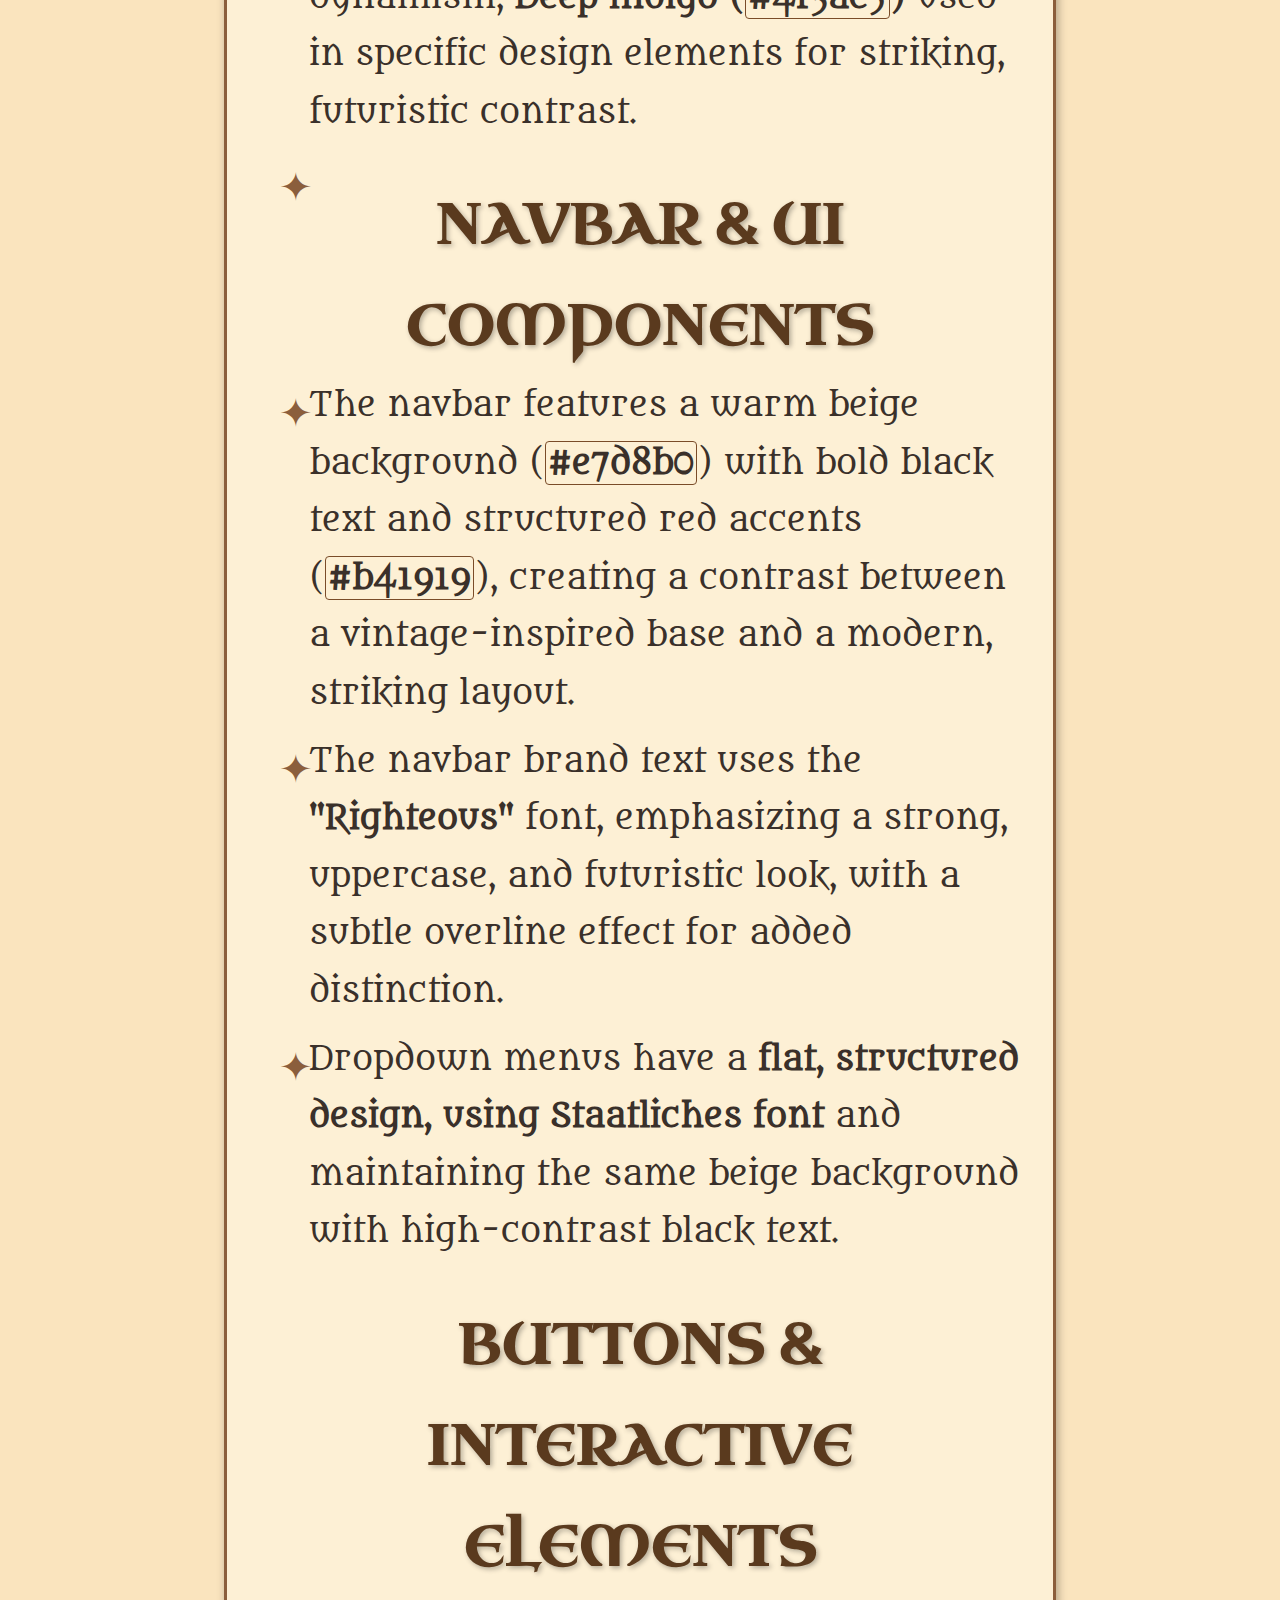
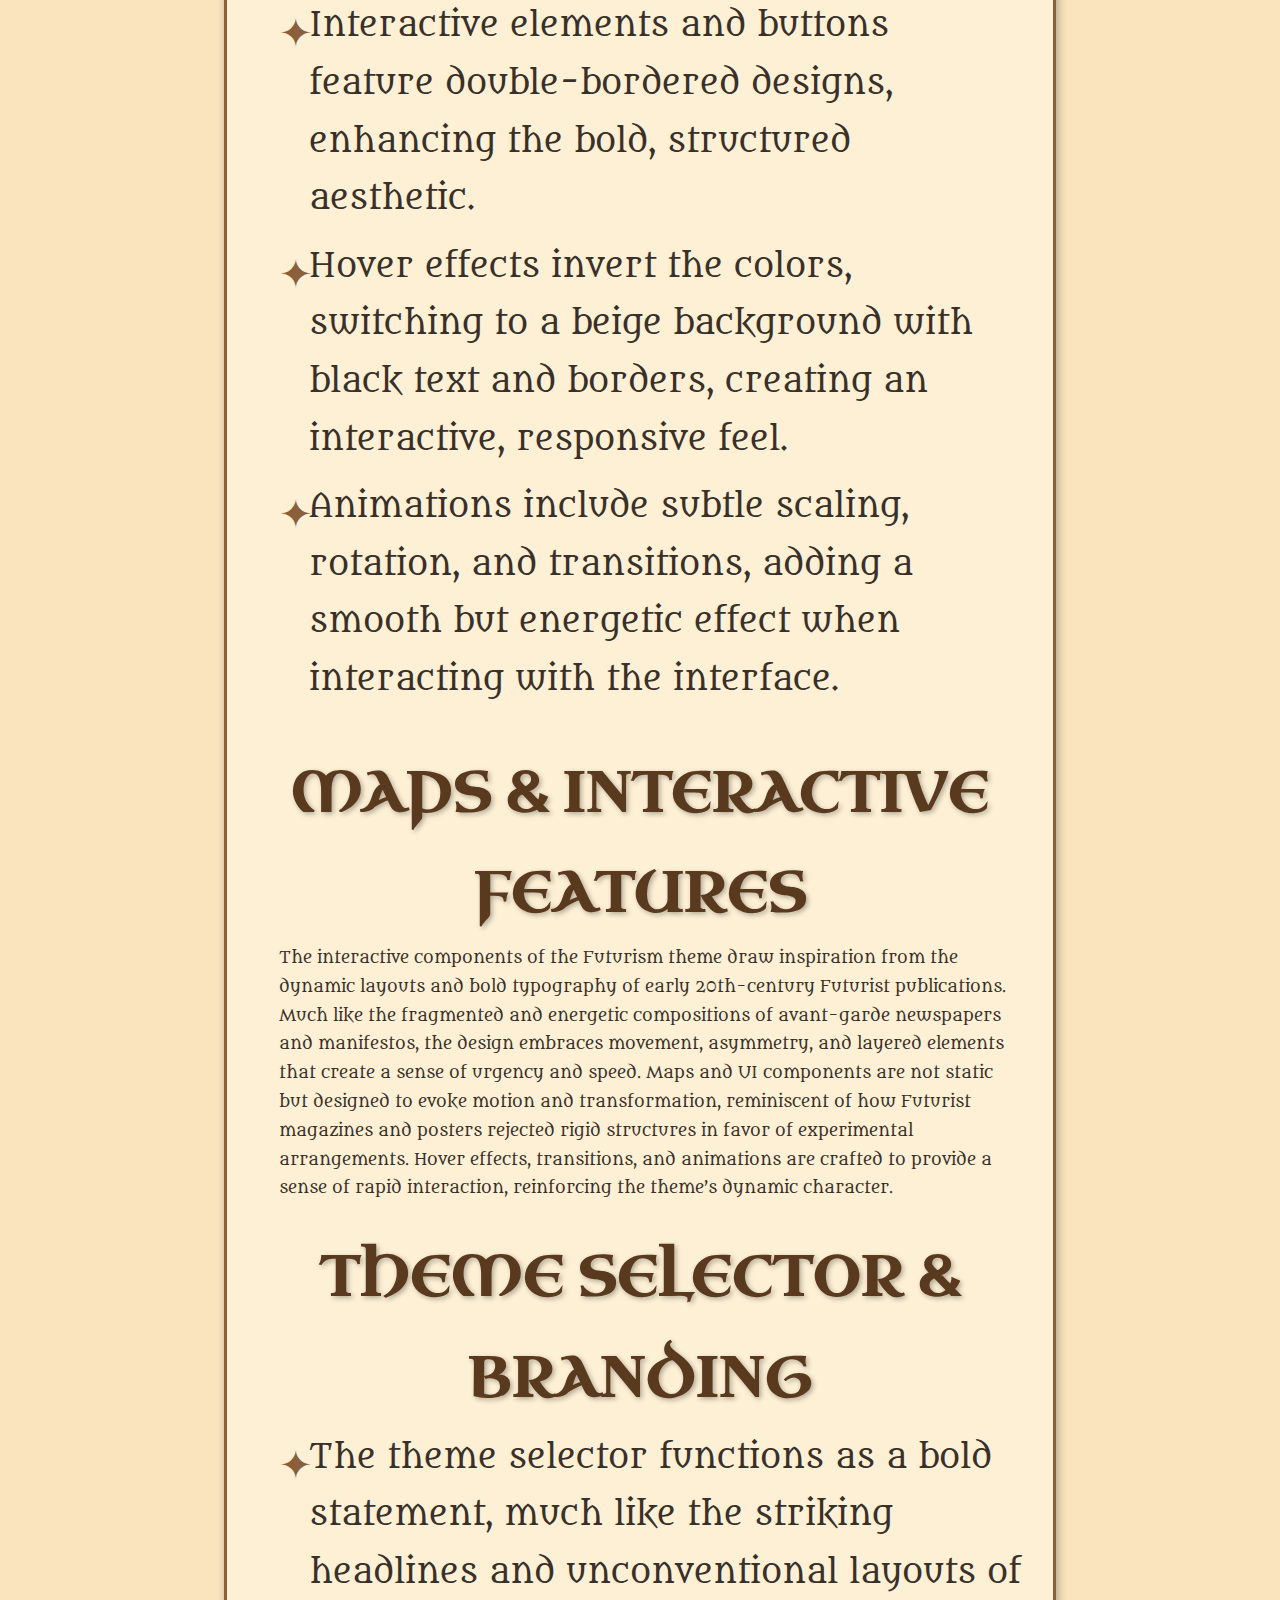
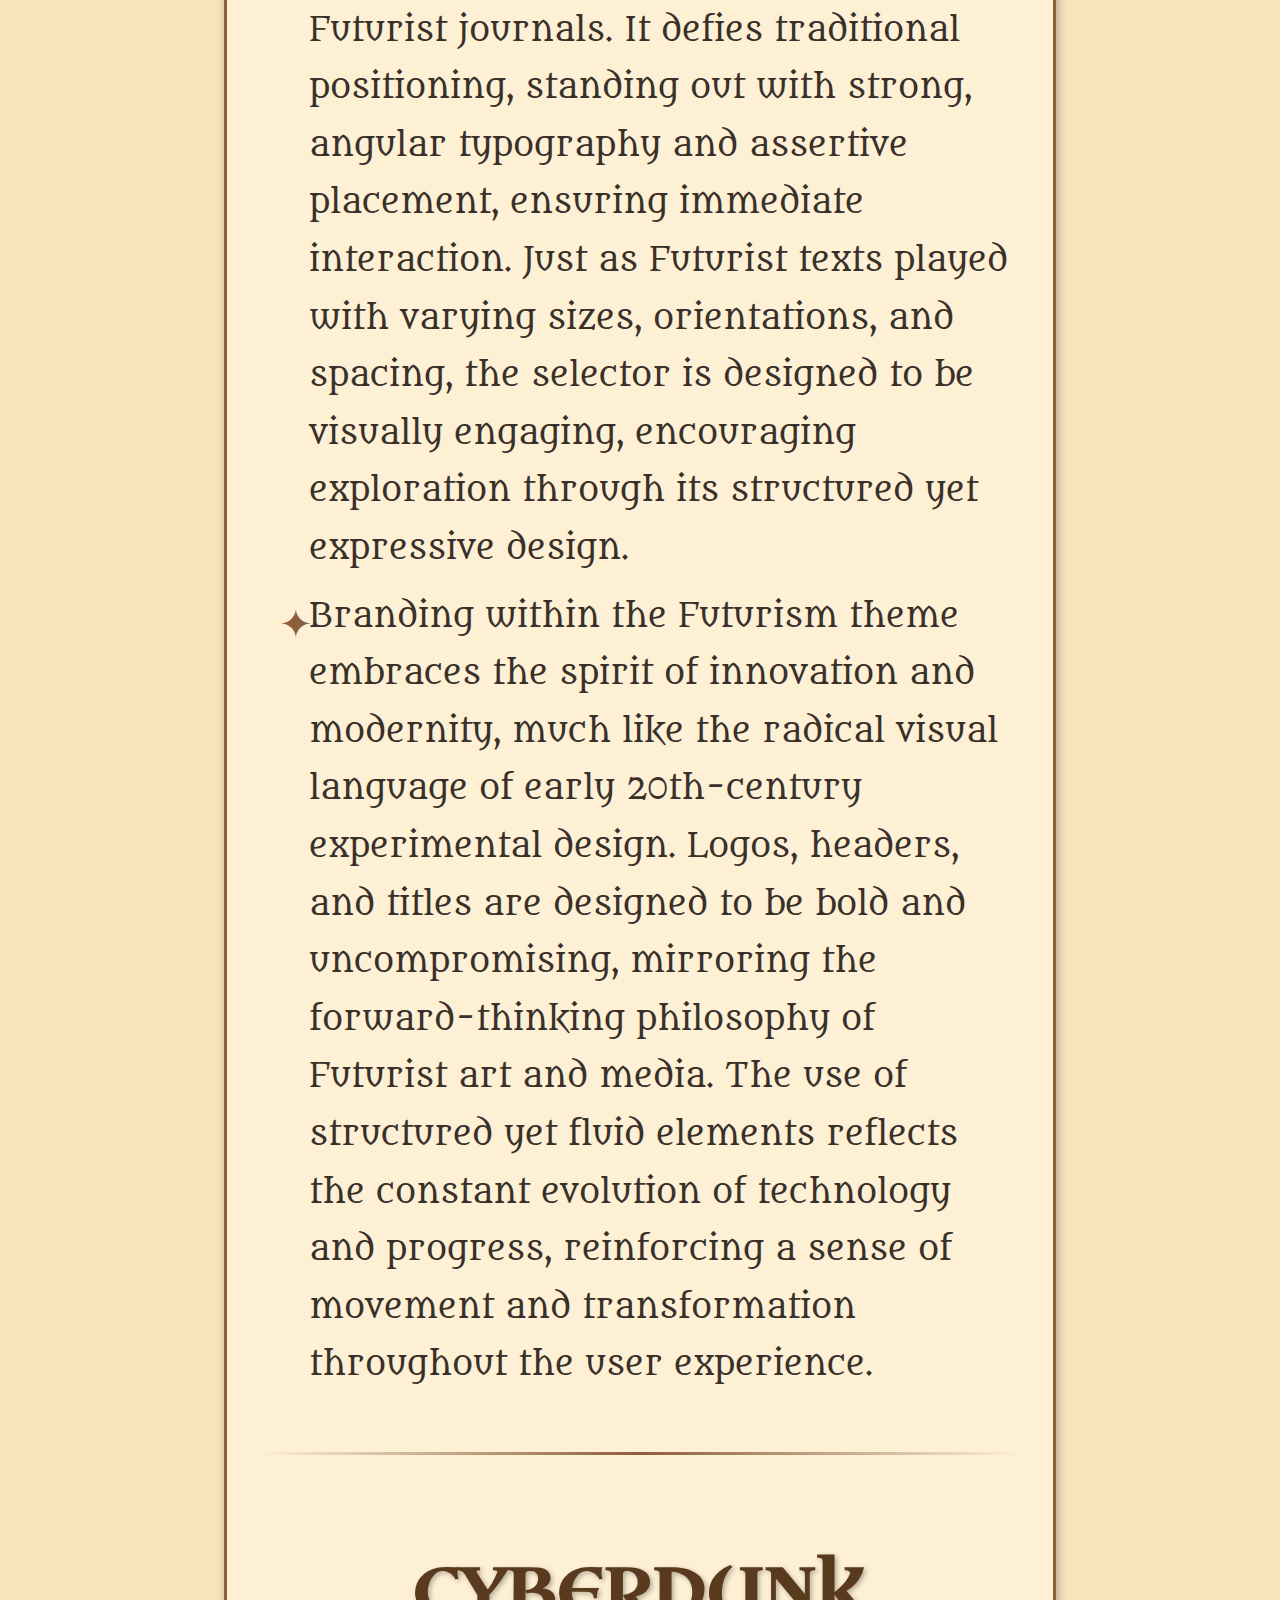
==== commit fe5deb13: "doc" ====
--- a/doc.html
+++ b/doc.html
@@ -45,22 +45,61 @@
             <li>Navigation links change color to a golden hue when hovered, reinforcing the ancient aesthetic.</li>
         </ul>
 
-        <h3>Buttons and Interactive Elements</h3>
-        <ul>
-            <li>Buttons have a parchment-like background with slightly faded tones, creating the illusion of antique paper.</li>
+        <h3>Interactive Elements</h3>
+        <ul>
             <li>Interactive elements have a slightly <b>aged paper effect</b> when hovered.</li>
         </ul>
 
-        <h3>Interactive Features</h3>
-        <ul>
-            <li>Pop-ups have a parchment-colored background with handwritten-style fonts, mimicking scribal annotations found in ancient codices.</li>
+        <hr>
+
+        <h2>Futurism Theme: A Dynamic and Forward-Thinking Design</h2>
+        <p class="drop-cap">Step into a world of speed, innovation, and bold geometric aesthetics with the <b>Futurism</b> theme. Inspired by the energy of the early 20th-century Futurist movement and modern digital interfaces, this theme embraces <i>sharp angles, kinetic typography, and high-contrast colors</i> to create a sleek and immersive user experience. Futurism is designed for those who appreciate progress, dynamism, and a break from tradition.</p>
+
+        <img src="images/futurism.jpg" class="theme-preview">
+
+
+        <h3>Typography & Fonts</h3>
+        <ul>
+            <li>Uses <b>"Oswald"</b> as the primary font, with its strong, condensed letterforms that convey power and energy.</li>
+            <li>Additional fonts include <b>"Righteous"</b> and <b>"Staatliches"</b> adding a bold, industrial, and modernist feel.</li>
+            <li>Typography is uppercase, slightly slanted, and bold, enhancing the sense of speed and urgency.</li>
+            <li>The <b>drop-cap</b> effect in key sections emphasizes dramatic visual impact.</li>
+        </ul>
+
+        <h3>Color Scheme & Background</h3>
+        <ul>
+            <li>The background features a <b>warm, sand-like hue</b> (<code>#e7d8b0</code>)  evoking a retro-futuristic aesthetic that blends vintage and modern design.</li>
+            <li>The primary text color is <b>deep black</b> (<code>#000</code>), ensuring strong contrast and readability, remembering the timeless allure of the early 20th-century Futurist magazines.</li>
+            <li>Accent colors include: <b>Bold red (<code>#b41919</code>)</b> for highlights and key UI elements, reinforcing a sense of dynamism; <b>Deep indigo (<code>#4f3ac5</code>)</b> used in specific design elements for striking, futuristic contrast.</li>
+            <li></li>
+        </ul>
+
+        <h3>Navbar & UI Components</h3>
+        <ul>
+            <li>The navbar features a warm beige background (<code>#e7d8b0</code>) with bold black text and structured red accents (<code>#b41919</code>), creating a contrast between a vintage-inspired base and a modern, striking layout.</li>
+            <li>The navbar brand text uses the <b>"Righteous"</b> font, emphasizing a strong, uppercase, and futuristic look, with a subtle overline effect for added distinction.</li>
+            <li>Dropdown menus have a <b>flat, structured design, using Staatliches font</b> and maintaining the same beige background with high-contrast black text.</li>
+        </ul>
+
+        <h3>Buttons & Interactive Elements</h3>
+        <ul>
+            <li>Interactive elements and buttons feature double-bordered designs, enhancing the bold, structured aesthetic.</li>
+            <li>Hover effects invert the colors, switching to a beige background with black text and borders, creating an interactive, responsive feel.</li>
+            <li>Animations include subtle scaling, rotation, and transitions, adding a smooth but energetic effect when interacting with the interface.</li>
+        </ul>
+
+        <h3>Maps & Interactive Features</h3>
+        <ul>
+            The interactive components of the Futurism theme draw inspiration from the dynamic layouts and bold typography of early 20th-century Futurist publications. Much like the fragmented and energetic compositions of avant-garde newspapers and manifestos, the design embraces movement, asymmetry, and layered elements that create a sense of urgency and speed.
+            Maps and UI components are not static but designed to evoke motion and transformation, reminiscent of how Futurist magazines and posters rejected rigid structures in favor of experimental arrangements. Hover effects, transitions, and animations are crafted to provide a sense of rapid interaction, reinforcing the theme’s dynamic character.
         </ul>
 
         <h3>Theme Selector & Branding</h3>
         <ul>
-            <li>theme selector is styled like a medieval manuscript annotation, with wooden ink lettering</li>
-            <li>The GastroLit logo, prominently displayed as a woodcut-style emblem, is integrated into the parchment-like texture, reinforcing the historical and artisanal quality of the theme.</li>
-        </ul>
+            <li>The theme selector functions as a bold statement, much like the striking headlines and unconventional layouts of Futurist journals. It defies traditional positioning, standing out with strong, angular typography and assertive placement, ensuring immediate interaction. Just as Futurist texts played with varying sizes, orientations, and spacing, the selector is designed to be visually engaging, encouraging exploration through its structured yet expressive design.</li>
+            <li>Branding within the Futurism theme embraces the spirit of innovation and modernity, much like the radical visual language of early 20th-century experimental design. Logos, headers, and titles are designed to be bold and uncompromising, mirroring the forward-thinking philosophy of Futurist art and media. The use of structured yet fluid elements reflects the constant evolution of technology and progress, reinforcing a sense of movement and transformation throughout the user experience.</li>
+        </ul>
+
         <hr>
 
         <h2>Cyberpunk Theme: Neon & High-Tech Aesthetics</h2>
@@ -96,8 +135,56 @@
             <li>Hover effects amplify the glow, making interactions feel responsive and immersive.</li>
         </ul>
 
-        <h3>Interactive Features</h3>
-        <ul>
+        <h3>Maps & Interactive Features</h3>
+        <ul>
+            <li>Maps are framed with <b>glowing neon borders</b>, mimicking sci-fi screen interfaces.</li>
+            <li>Pop-ups have high-contrast dark backgrounds with neon-colored text.</li>
+        </ul>
+
+        <h3>Theme Selector & Branding</h3>
+        <ul>
+            <li>The theme selector is designed like a cyber interface with <b>animated text glows</b> and neon highlights.</li>
+            <li>The GastroLit logo is here disposed as a general immersive background.</li>
+        </ul>
+
+        <hr>
+
+        <h2>Horizon Theme: A Neon-Lit Vision of the Future</h2>
+        <p class="drop-cap">Step into the <b>Horizon</b> theme, a digital utopia inspired by cybernetic aesthetics, neon-infused landscapes, and the sleek sophistication of the retro-futuristic vision. Blending bold monospace typography, radiant glows, and high-tech gradients, this theme is designed for those who embrace the synergy of technology and art. Horizon delivers an immersive experience, reflecting the boundless possibilities of the digital frontier.</p>
+
+        <img src="images/cyberpunk-theme-preview.png" class="theme-preview">
+
+
+        <h3>Typography & Fonts</h3>
+        <ul>
+            <li>The primary font is <b>"Unica One"</b>, a sleek, futuristic sans-serif with a unique digital aesthetic.</li>
+            <li>Additional use of <b>"Share Tech Mono"</b> for monospace elements, enhancing the hacker aesthetic.</li>
+            <li>Font sizes are medium-large, ensuring readability against neon-lit backgrounds.</li>
+        </ul>
+
+        <h3>Color Scheme & Background</h3>
+        <ul>
+            <li>The background is a <b>deep black</b> (<code>#0d0d0d</code>) to maximize neon contrast.</li>
+            <li>Primary colors: <b>Neon cyan</b> (<code>#00ffcc</code>), <b>Hot pink</b> (<code>#ff0080</code>), and <b>Vibrant yellow</b> (<code>#ffbf00</code>).</li>
+            <li>Gradients and shadows create a <b>glowing, holographic effect</b>.</li>
+        </ul>
+
+        <h3>Navbar & UI Components</h3>
+        <ul>
+            <li>The navbar has a <b>neon gradient background</b> blending cyan and pink.</li>
+            <li>Navigation links glow dynamically using text shadows to mimic holographic projections.</li>
+            <li>Dropdown menus have <b>black backgrounds with neon borders</b>, resembling futuristic UI panels.</li>
+        </ul>
+
+        <h3>Buttons & Interactive Elements</h3>
+        <ul>
+            <li>Buttons resemble high-tech control panels with glowing neon borders.</li>
+            <li>Hover effects amplify the glow, making interactions feel responsive and immersive.</li>
+        </ul>
+
+        <h3>Maps & Interactive Features</h3>
+        <ul>
+            <li>Maps are framed with <b>glowing neon borders</b>, mimicking sci-fi screen interfaces.</li>
             <li>Pop-ups have high-contrast dark backgrounds with neon-colored text.</li>
         </ul>
 
@@ -115,9 +202,9 @@
                 <tr>
                     <th>Feature</th>
                     <th>Manuscripta</th>
+                    <th>Futurism</th>
                     <th>Cyberpunk</th>
-                    <th>Futirism</th>
-                    <th>Futuristic</th>
+                    <th>Horizon</th>
                 </tr>
             </thead>
             <tbody>
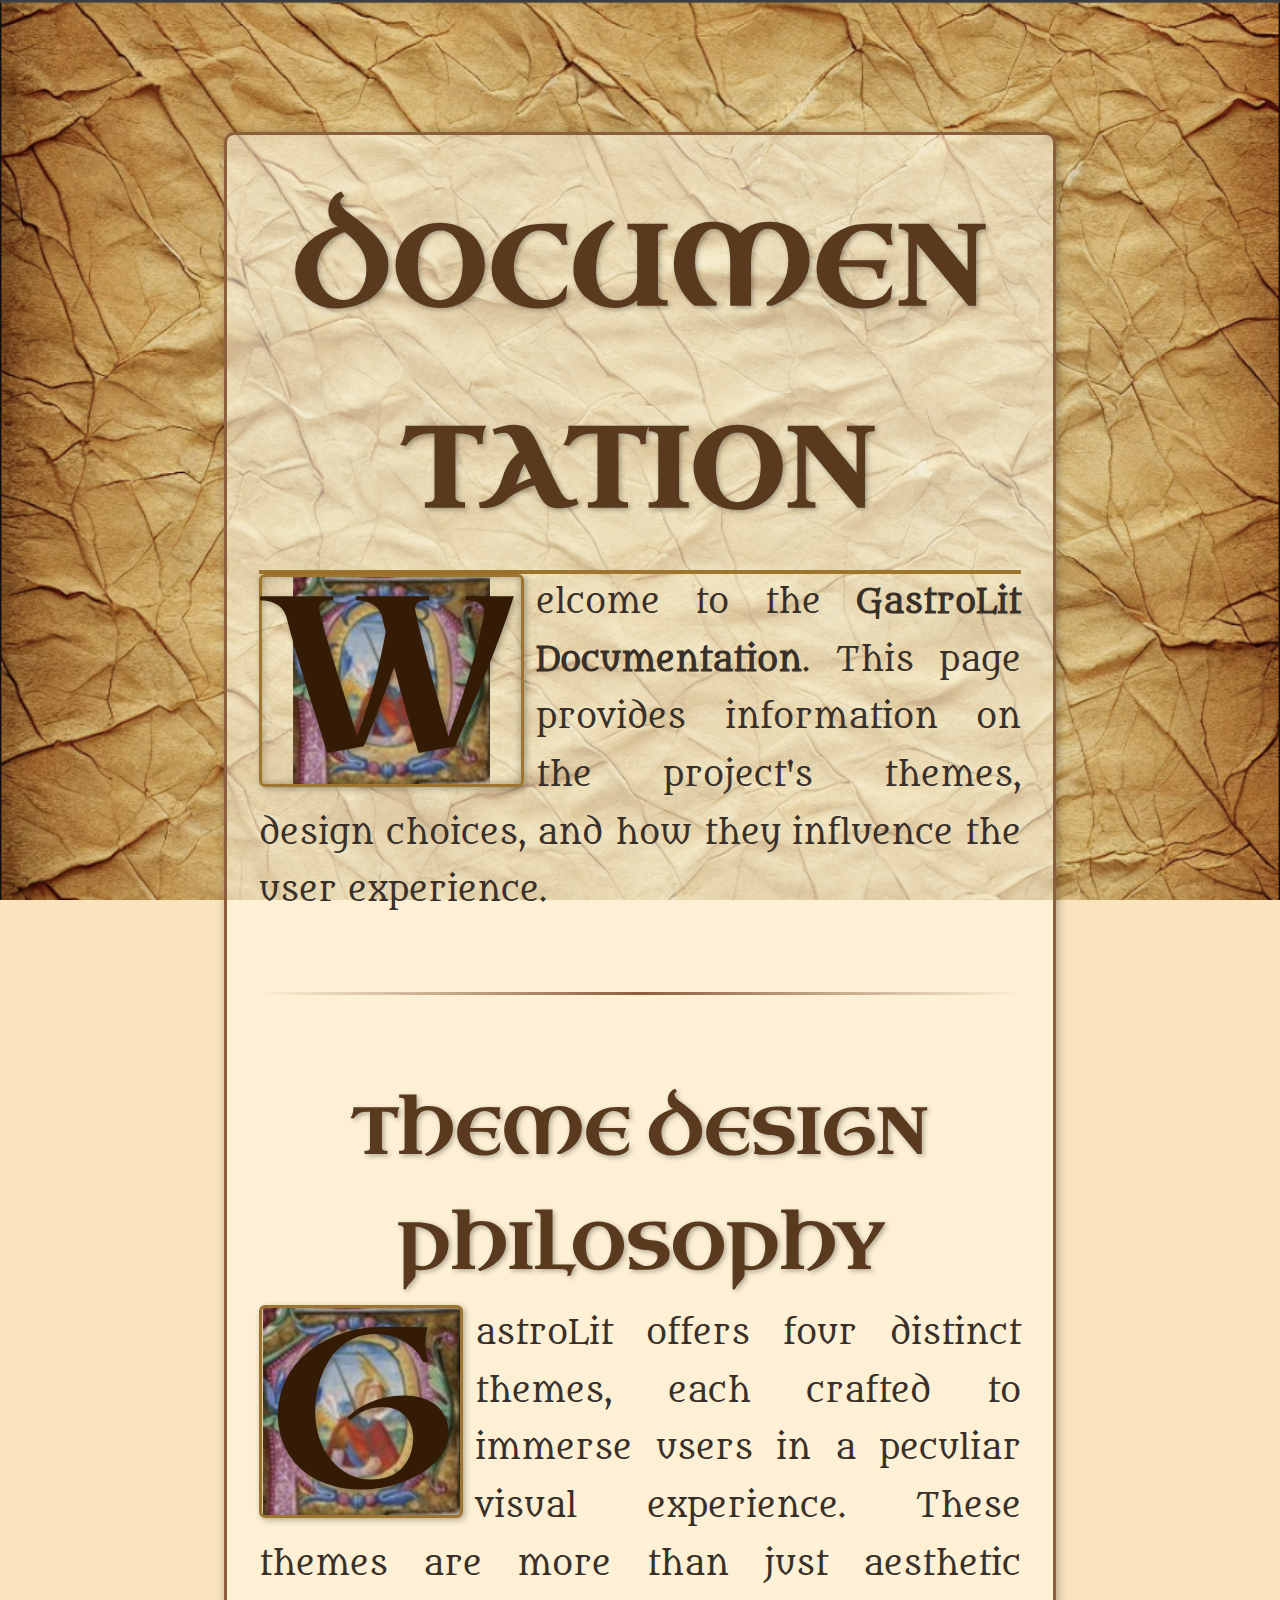
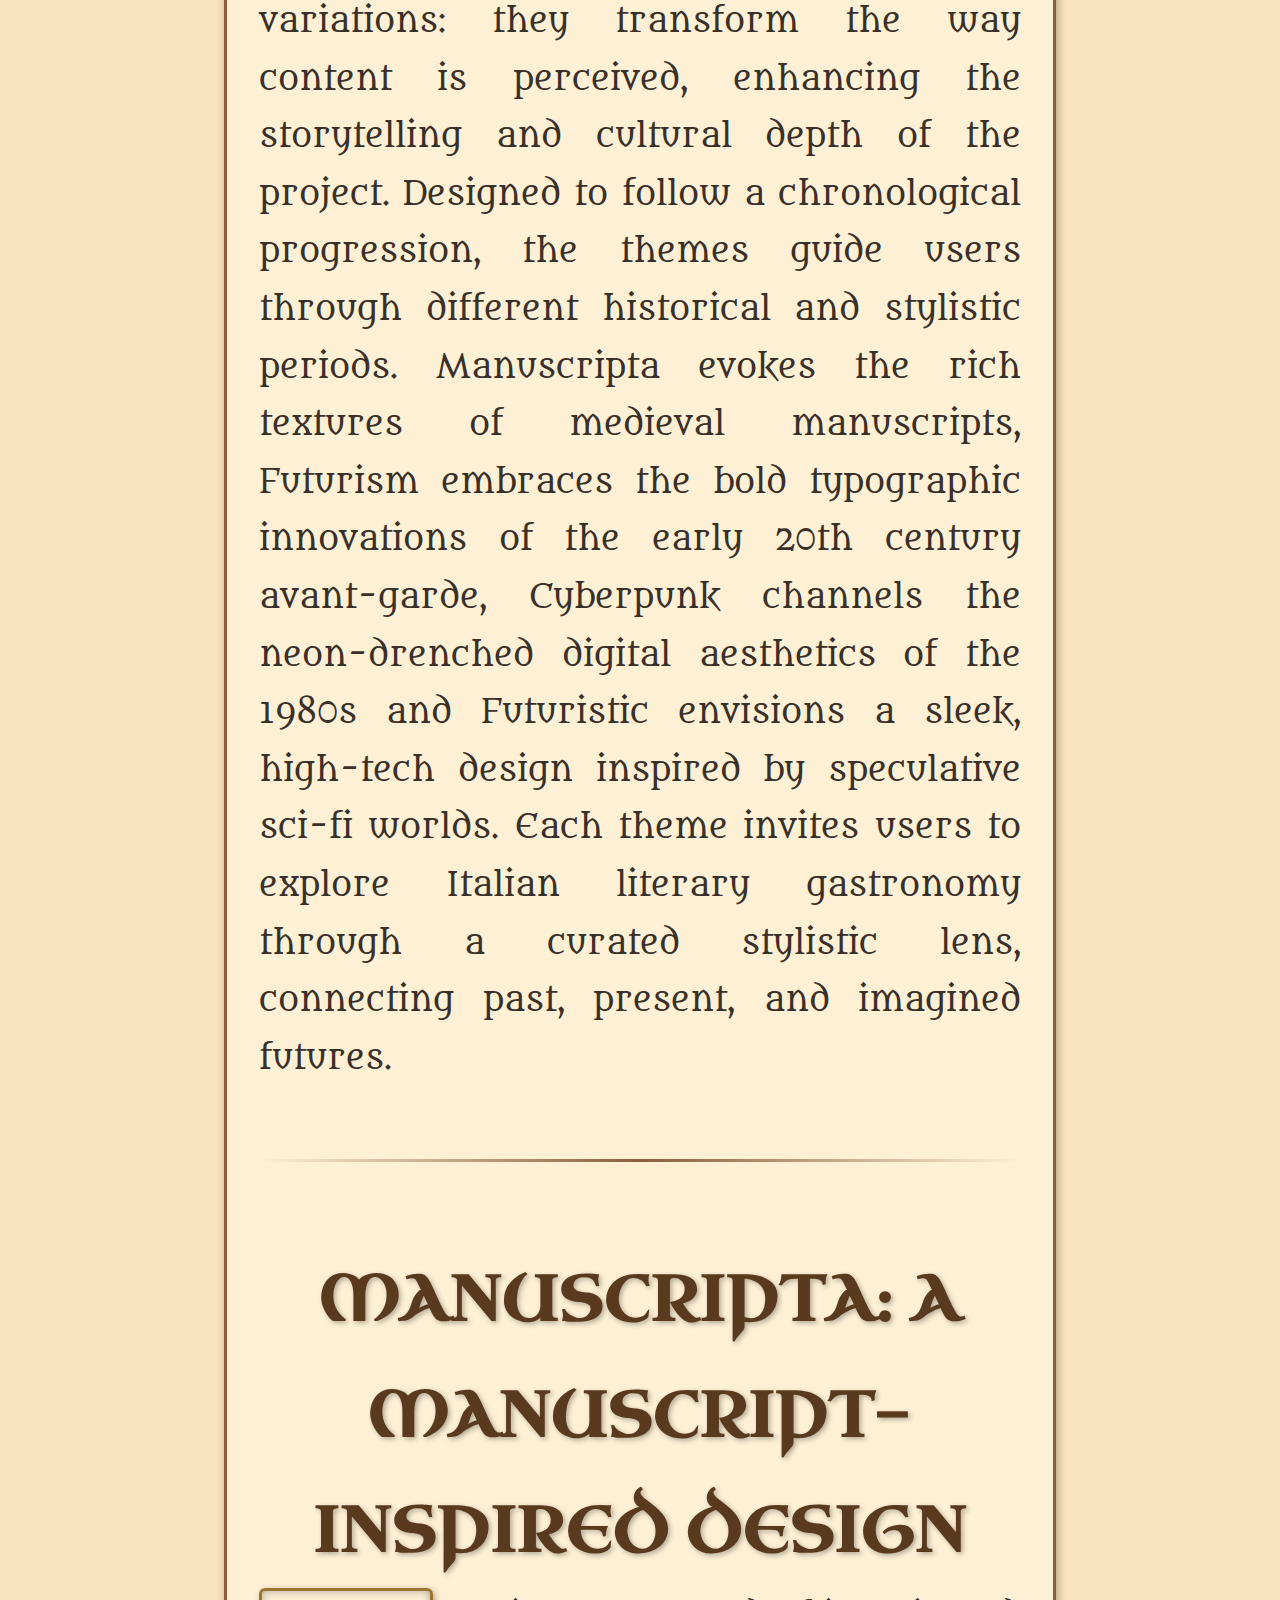
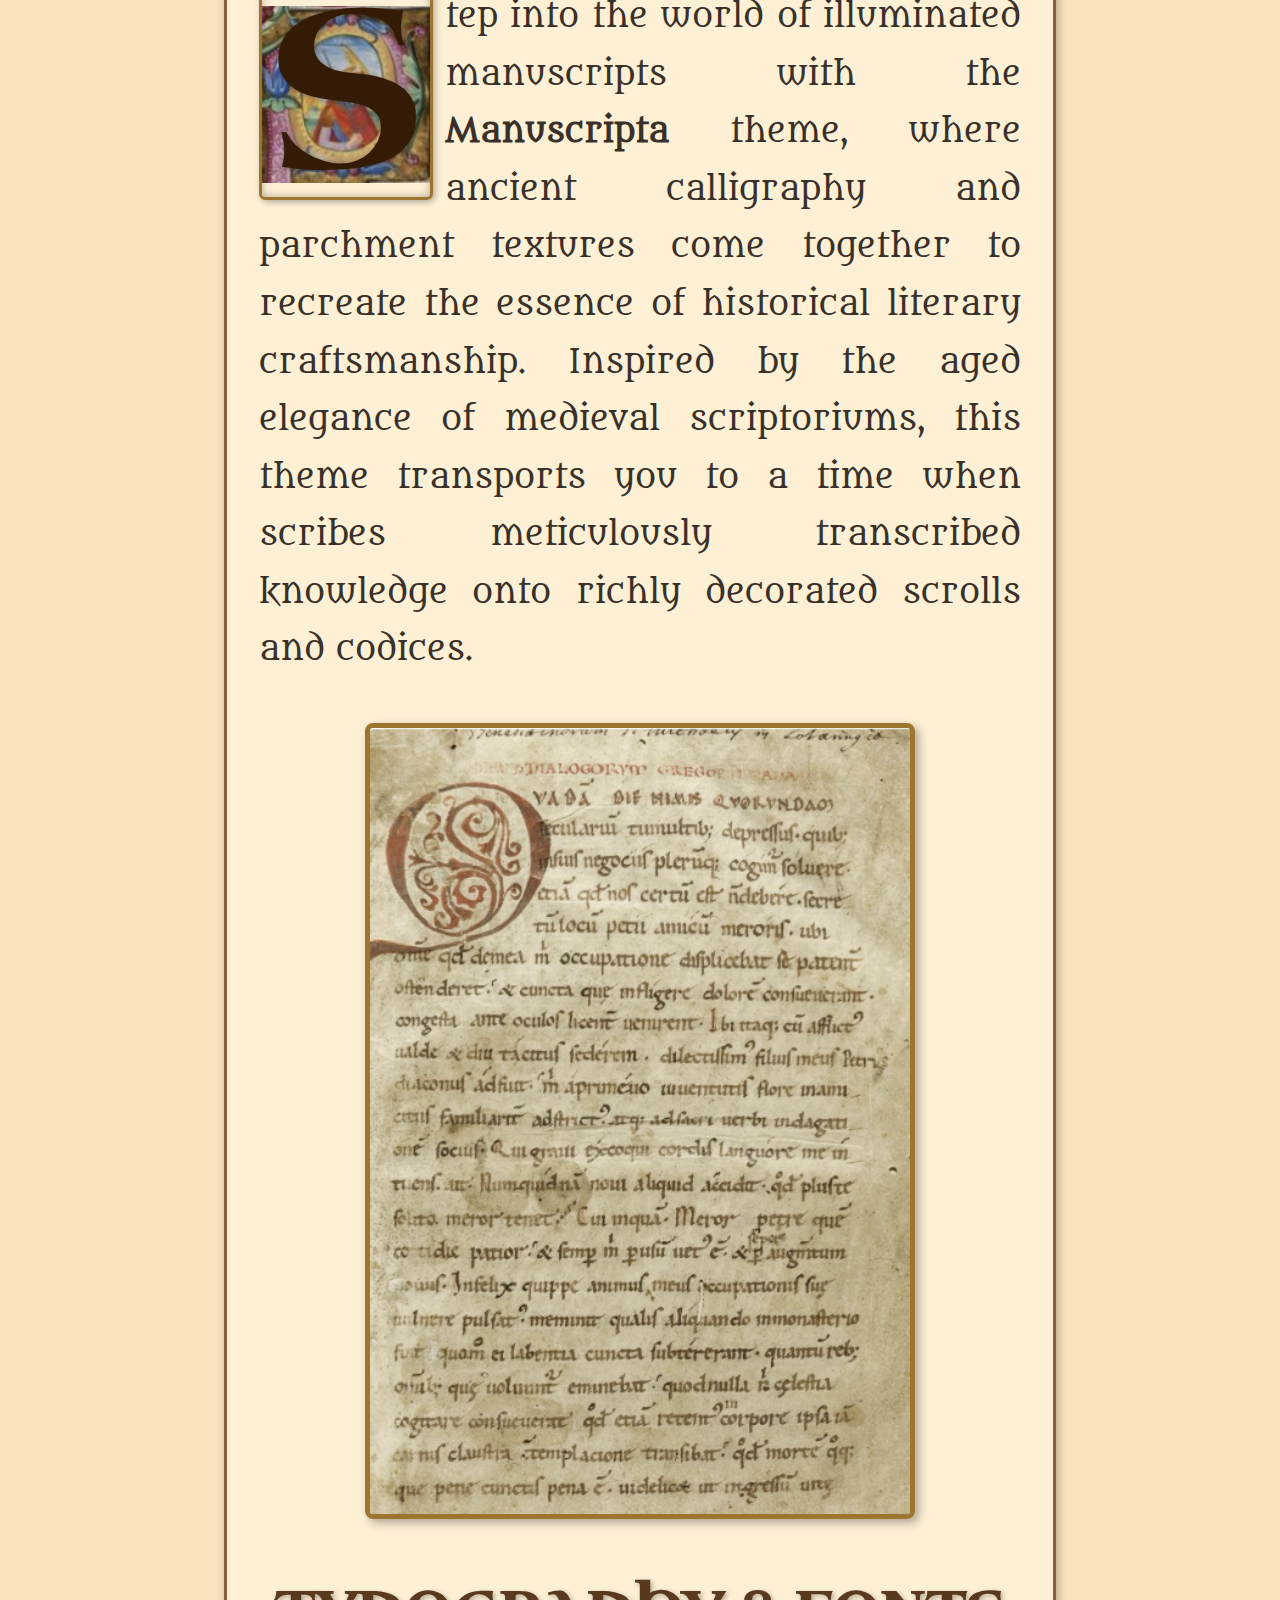
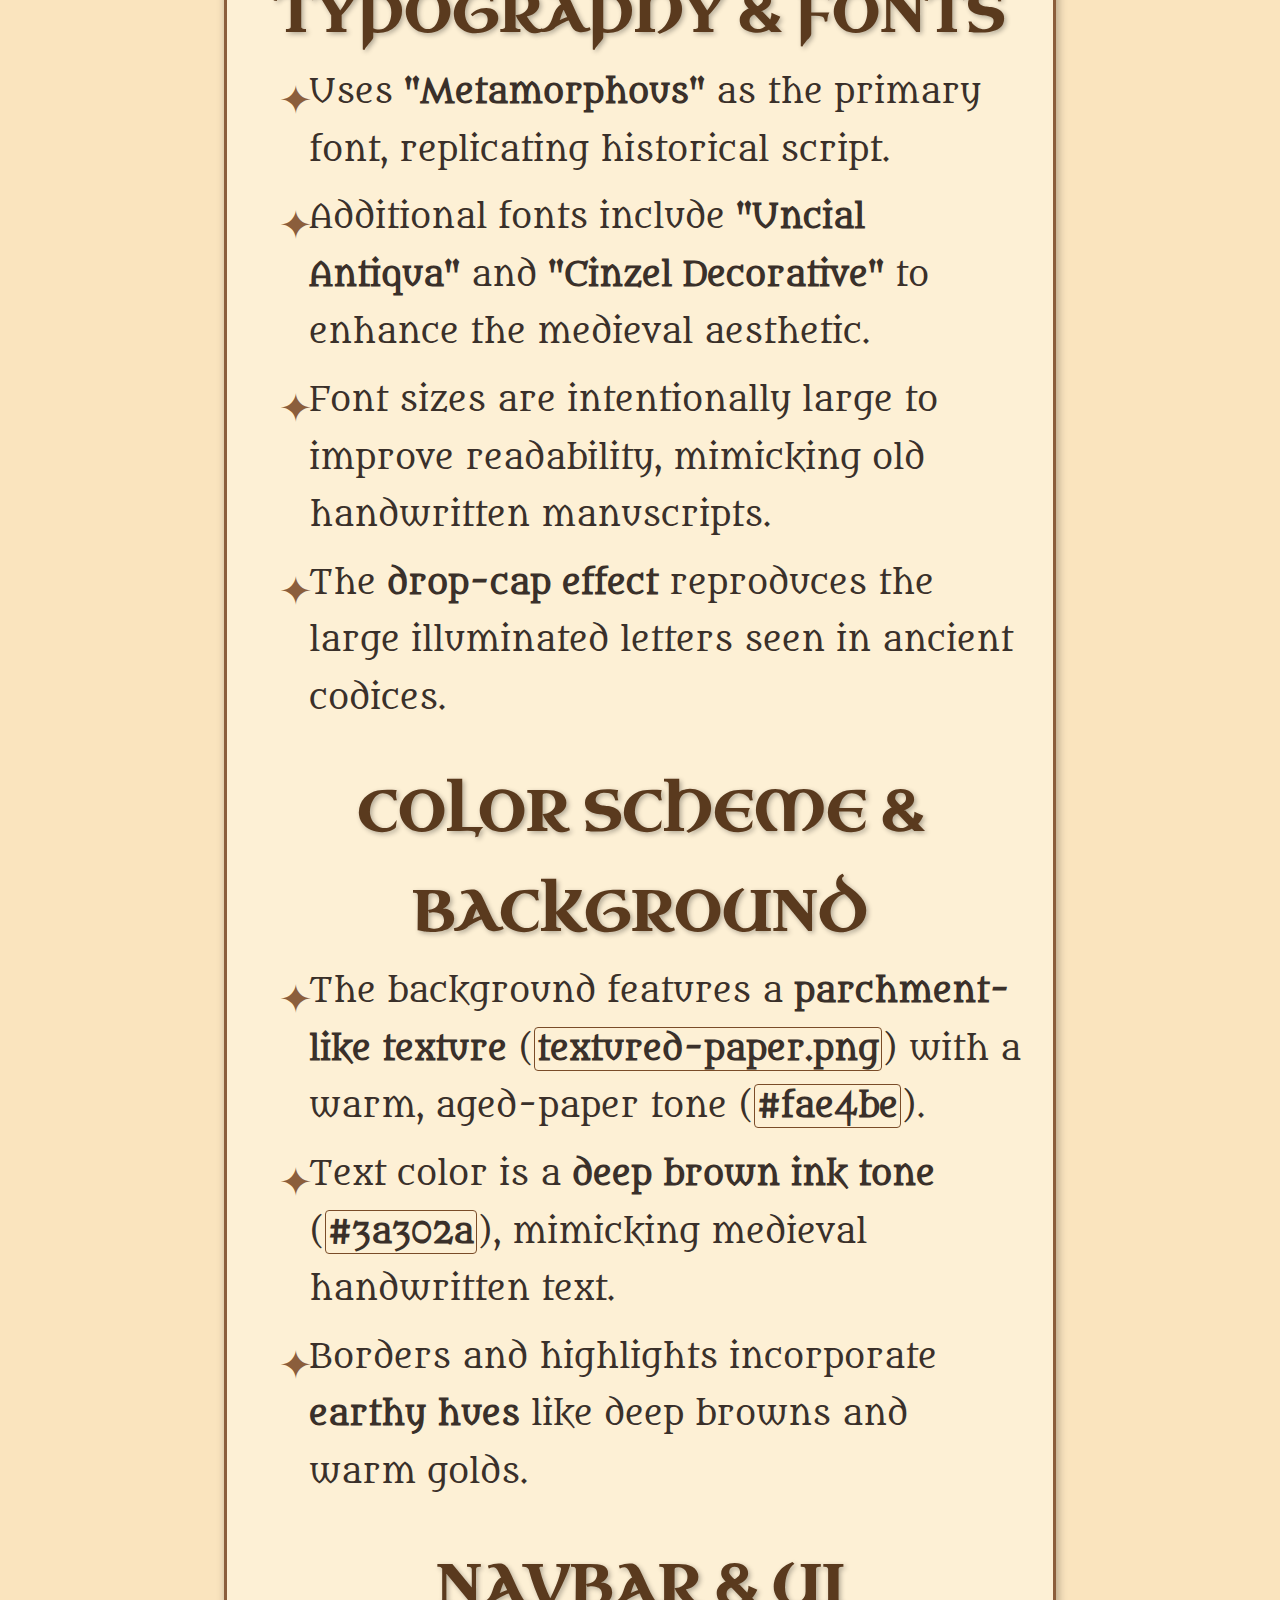
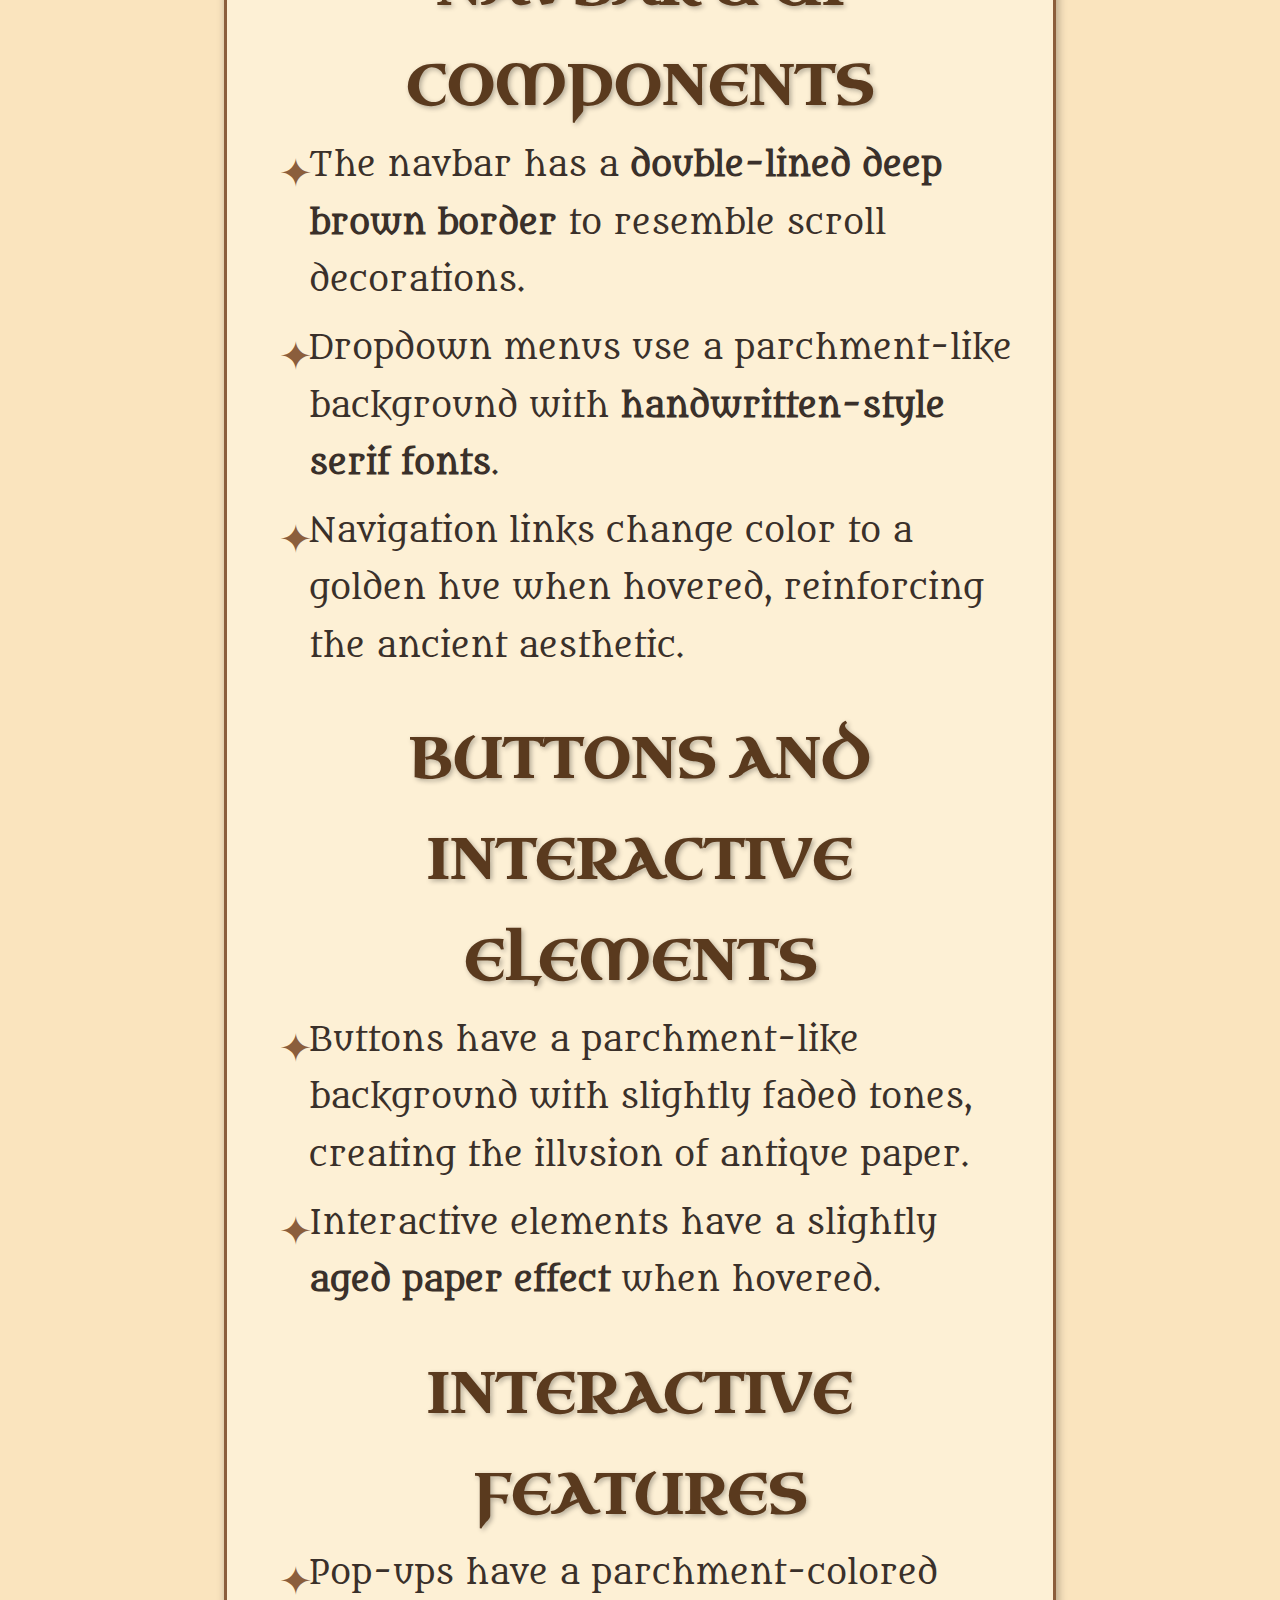
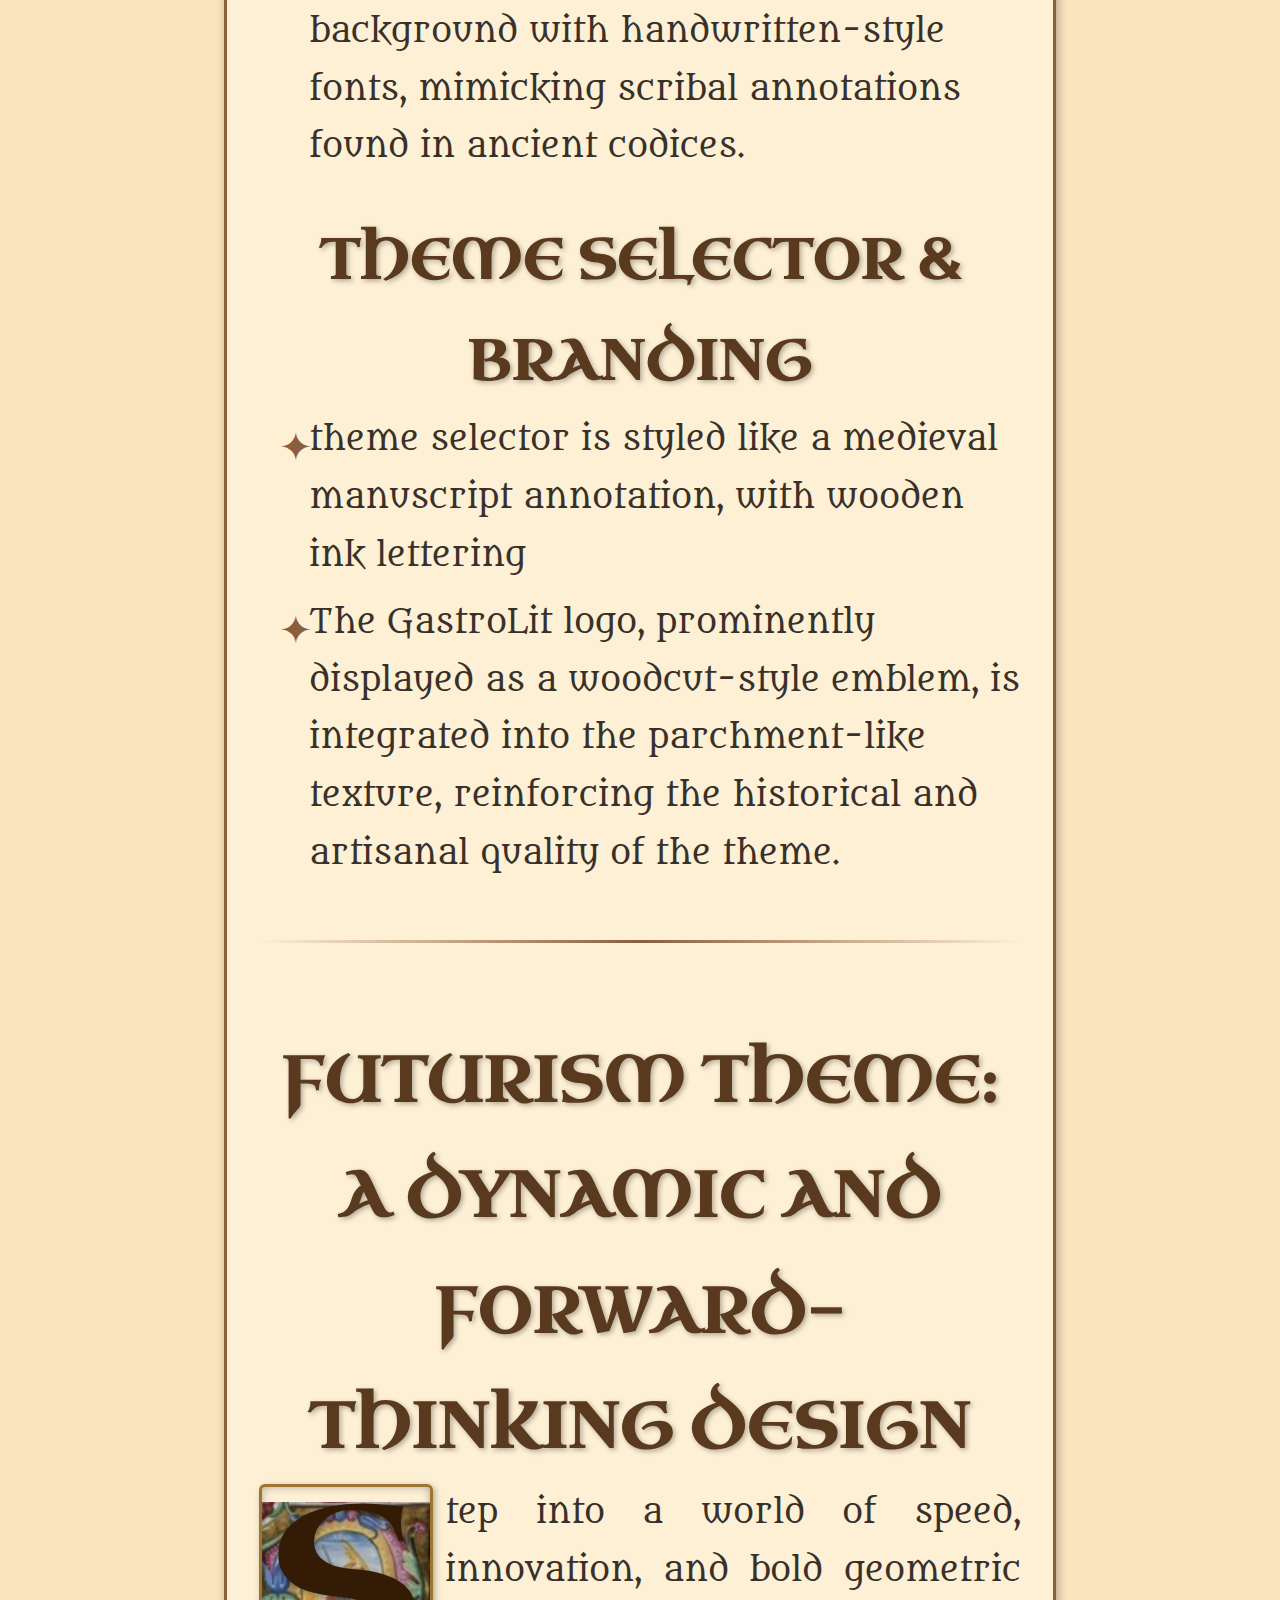
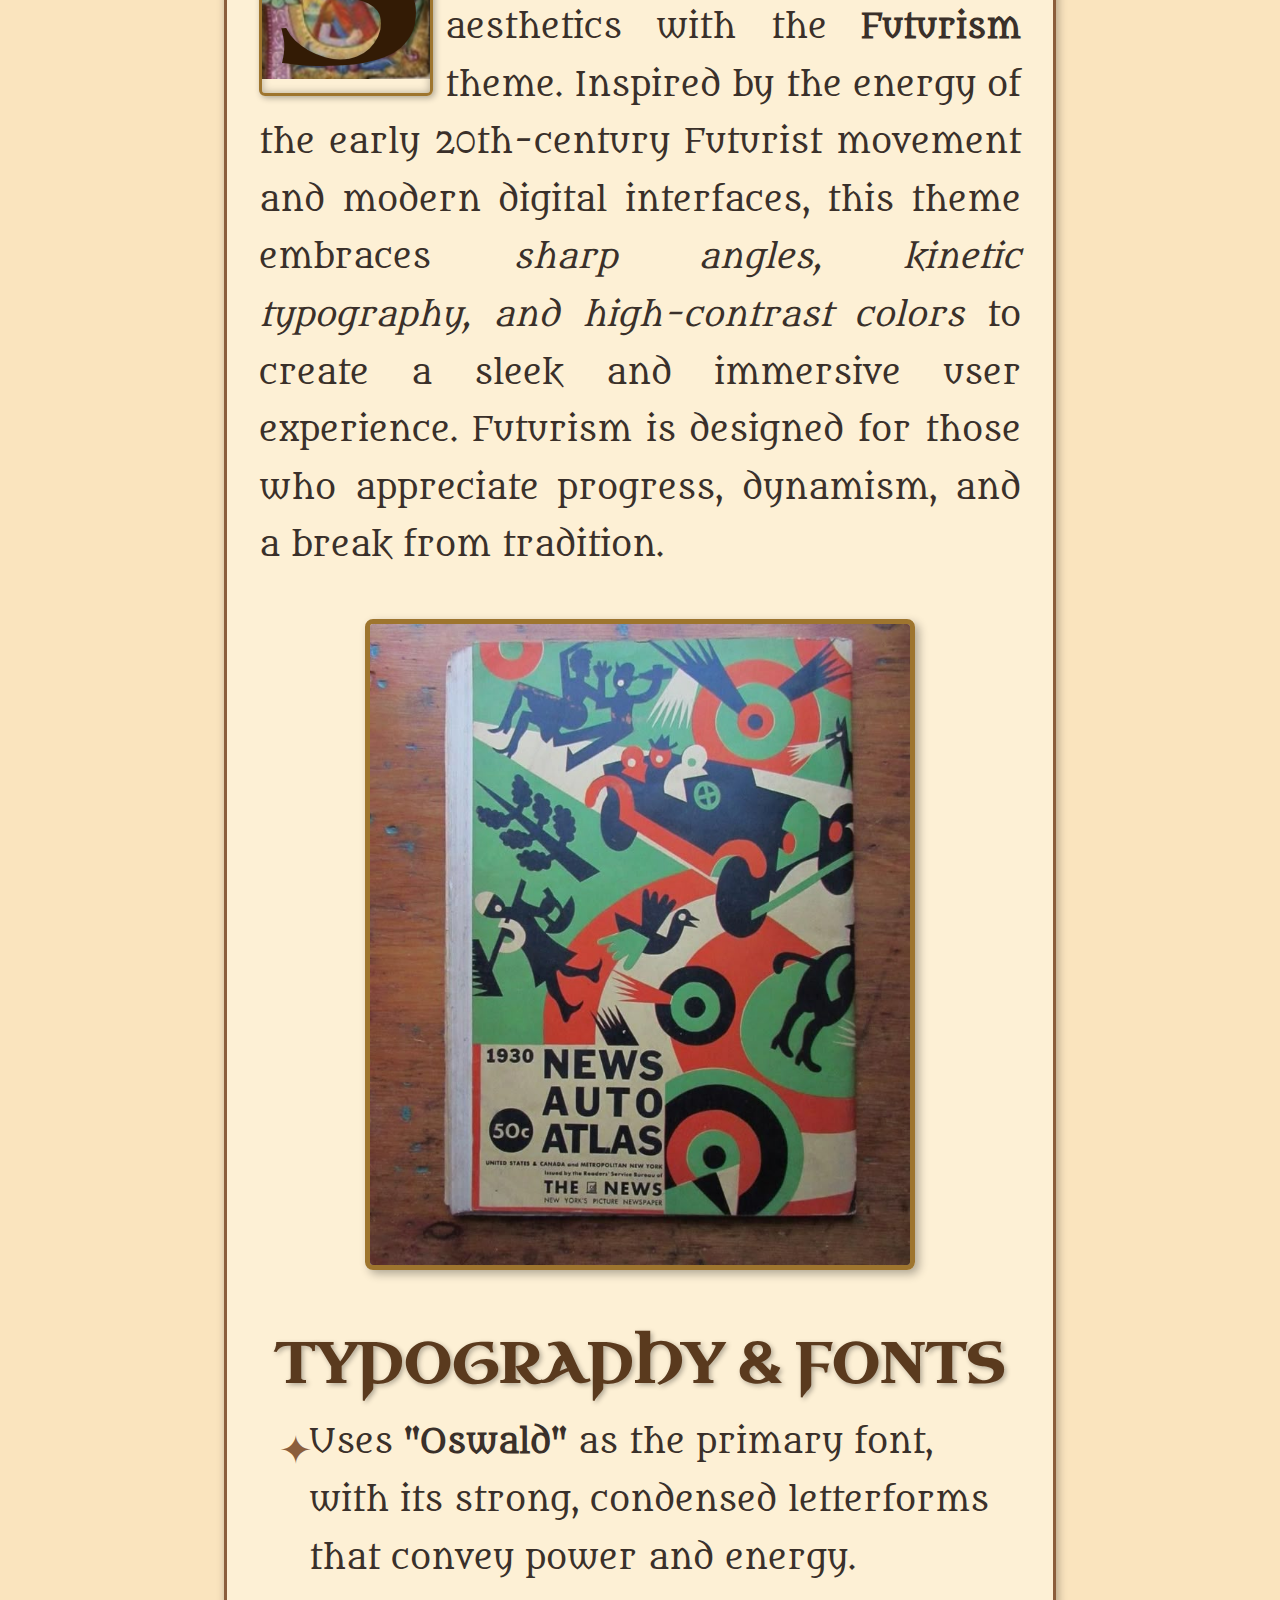
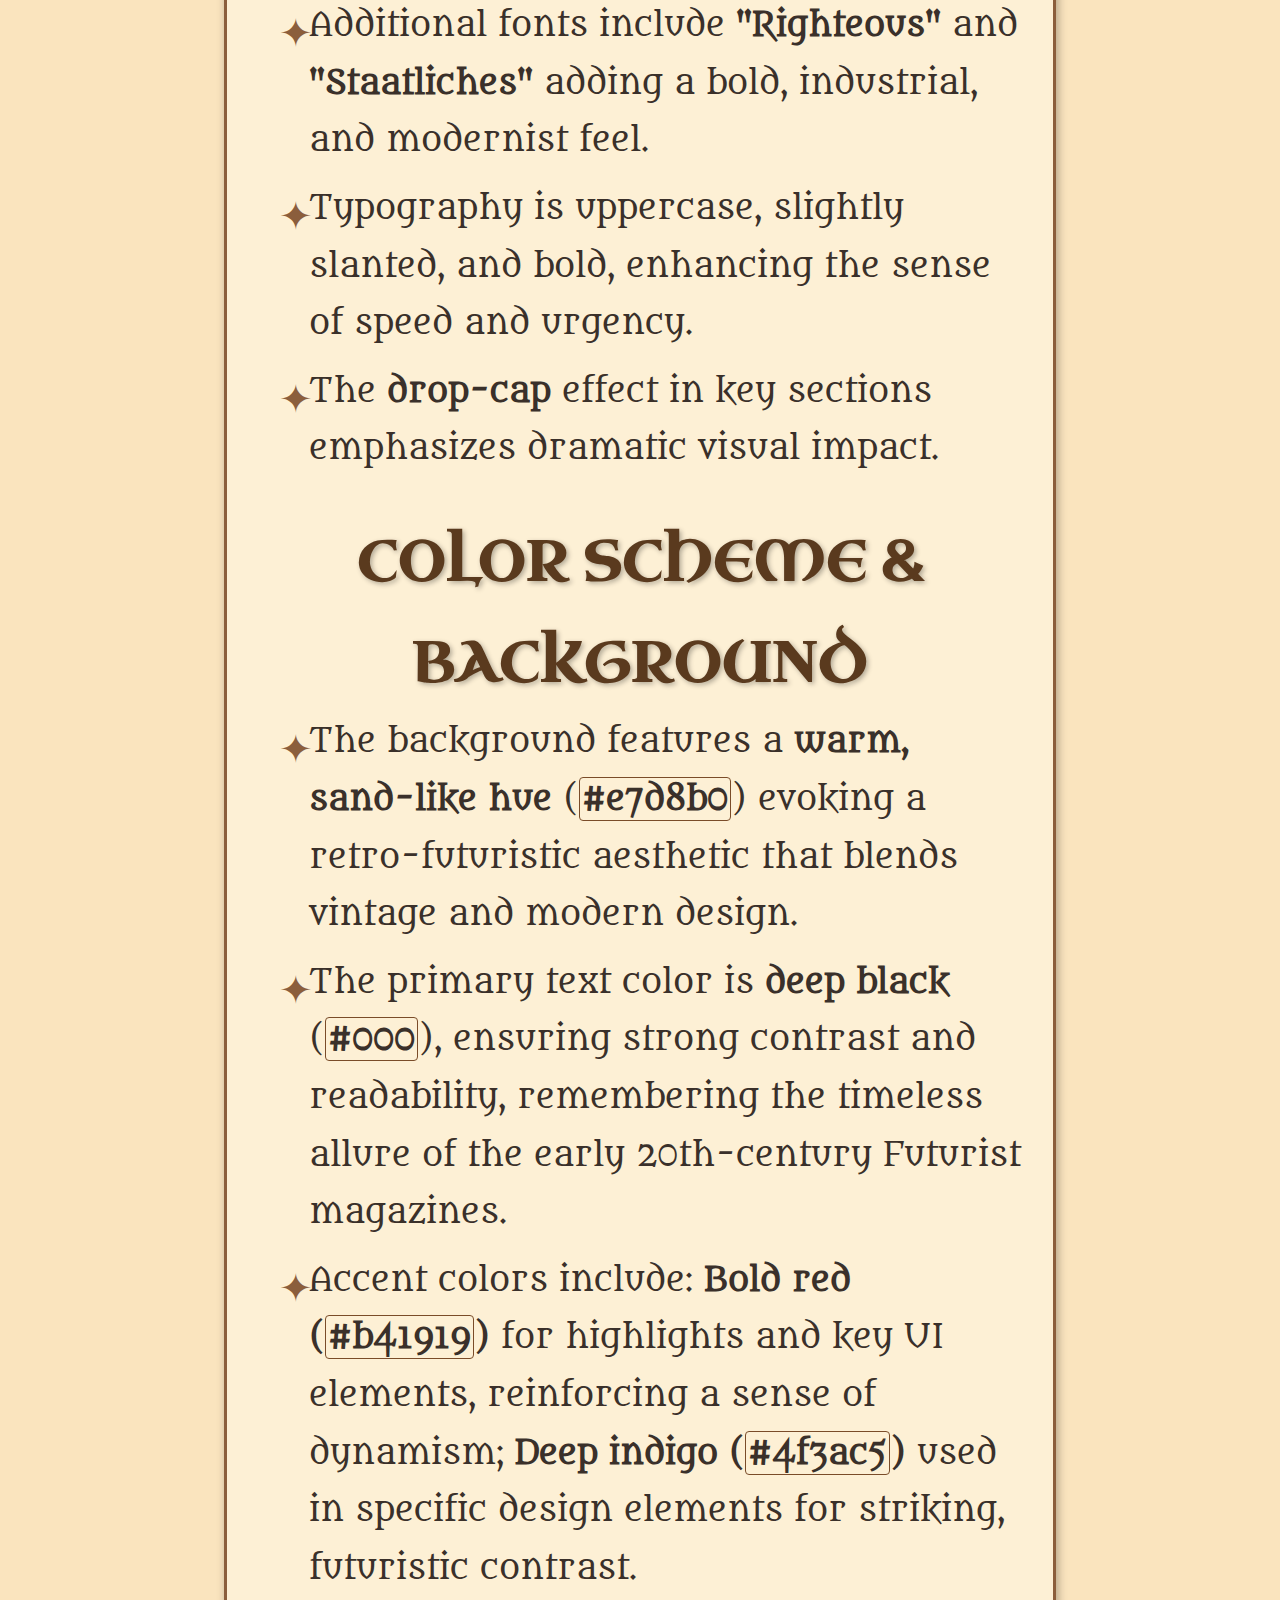
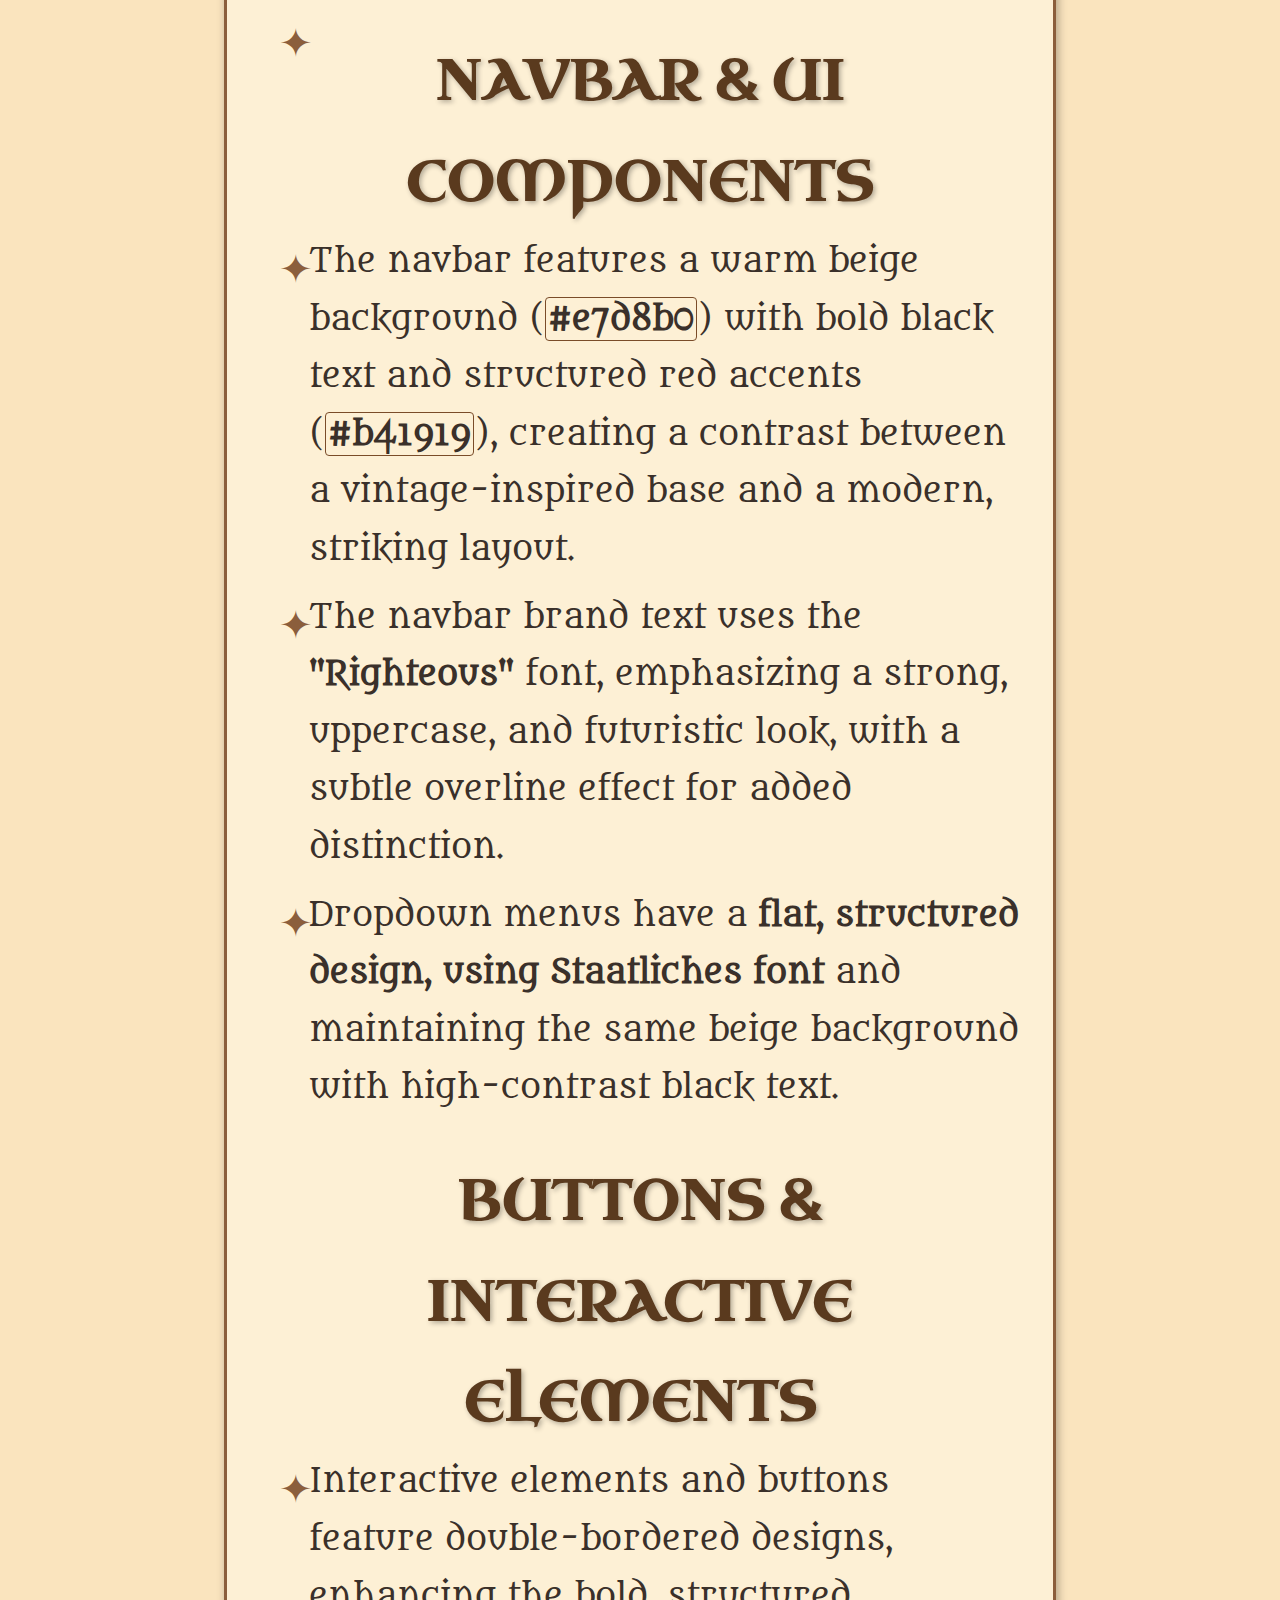
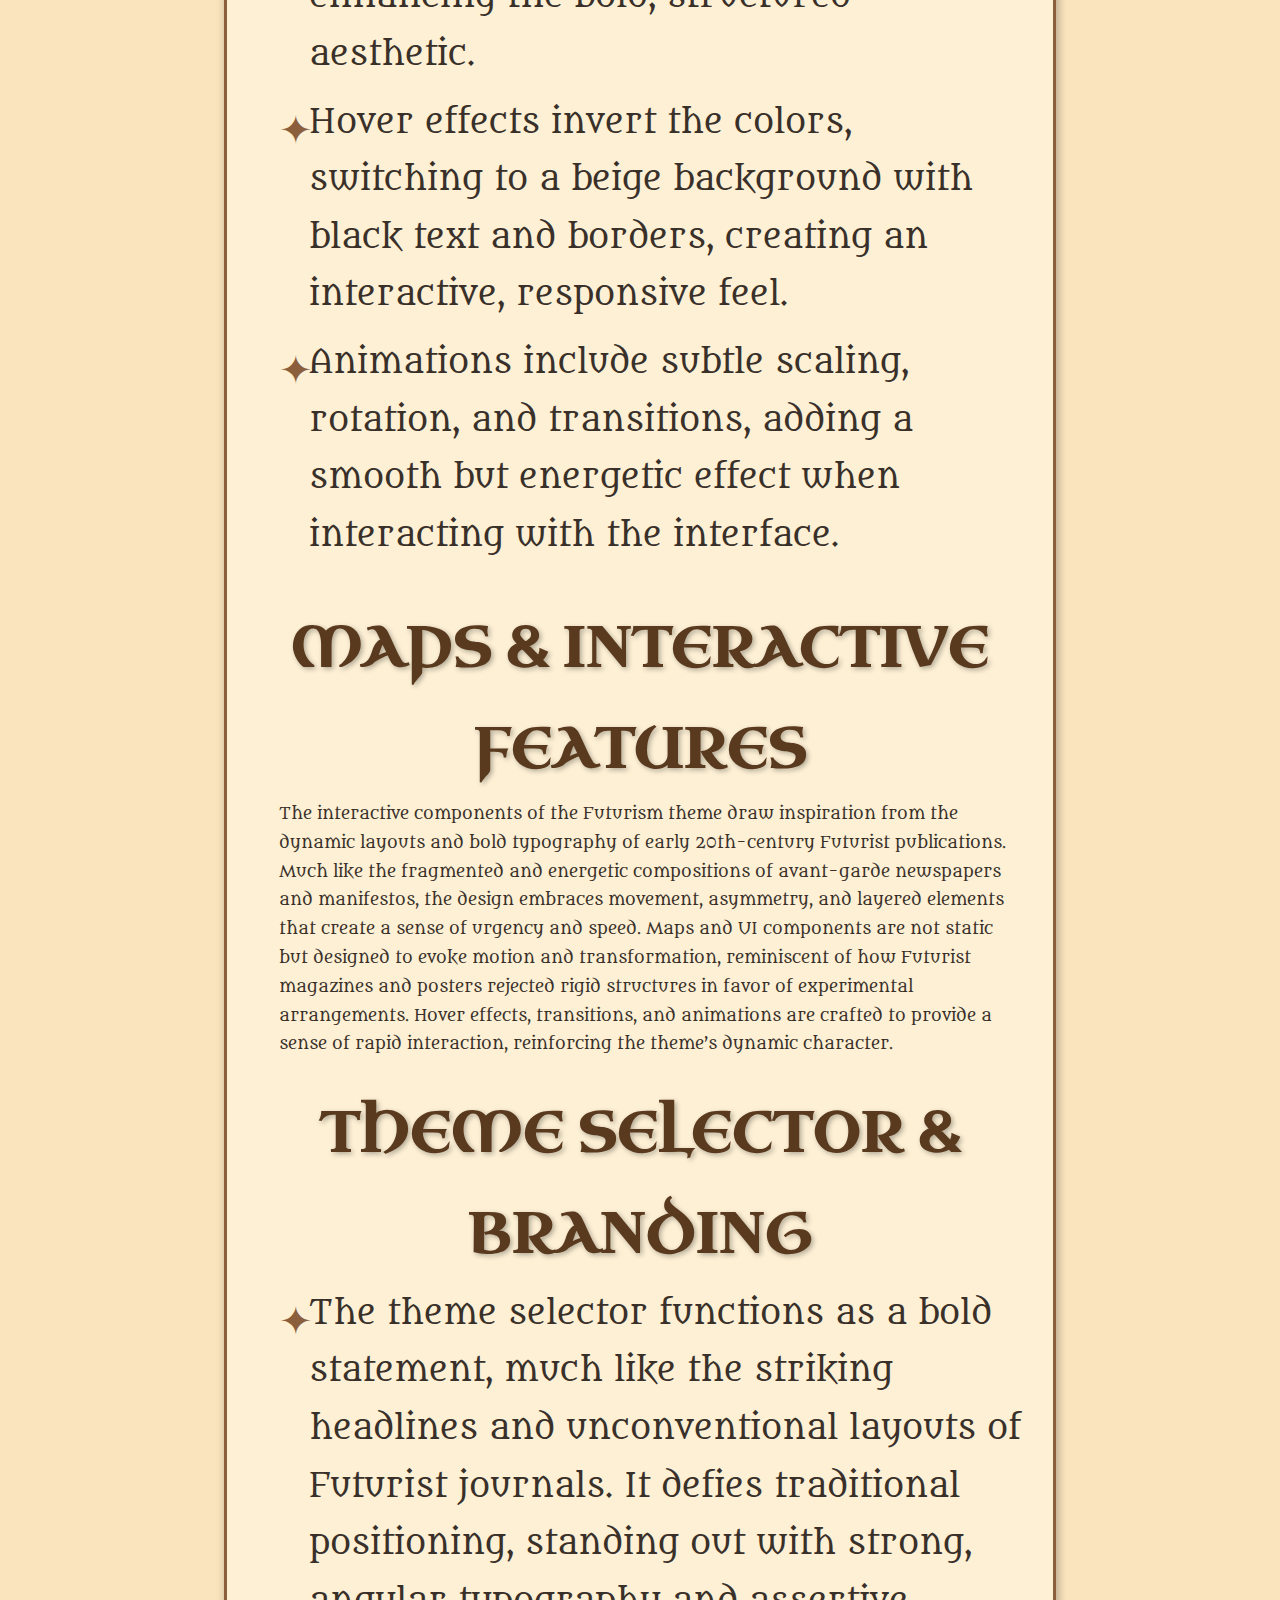
==== commit 491df021: "Merge branch 'main' of https://github.com/ljutach/GastroLit" ====
--- a/doc.html
+++ b/doc.html
@@ -45,11 +45,22 @@
             <li>Navigation links change color to a golden hue when hovered, reinforcing the ancient aesthetic.</li>
         </ul>
 
-        <h3>Interactive Elements</h3>
-        <ul>
+        <h3>Buttons and Interactive Elements</h3>
+        <ul>
+            <li>Buttons have a parchment-like background with slightly faded tones, creating the illusion of antique paper.</li>
             <li>Interactive elements have a slightly <b>aged paper effect</b> when hovered.</li>
         </ul>
 
+        <h3>Interactive Features</h3>
+        <ul>
+            <li>Pop-ups have a parchment-colored background with handwritten-style fonts, mimicking scribal annotations found in ancient codices.</li>
+        </ul>
+
+        <h3>Theme Selector & Branding</h3>
+        <ul>
+            <li>theme selector is styled like a medieval manuscript annotation, with wooden ink lettering</li>
+            <li>The GastroLit logo, prominently displayed as a woodcut-style emblem, is integrated into the parchment-like texture, reinforcing the historical and artisanal quality of the theme.</li>
+        </ul>
         <hr>
 
         <h2>Futurism Theme: A Dynamic and Forward-Thinking Design</h2>
@@ -135,9 +146,8 @@
             <li>Hover effects amplify the glow, making interactions feel responsive and immersive.</li>
         </ul>
 
-        <h3>Maps & Interactive Features</h3>
-        <ul>
-            <li>Maps are framed with <b>glowing neon borders</b>, mimicking sci-fi screen interfaces.</li>
+        <h3>Interactive Features</h3>
+        <ul>
             <li>Pop-ups have high-contrast dark backgrounds with neon-colored text.</li>
         </ul>
 
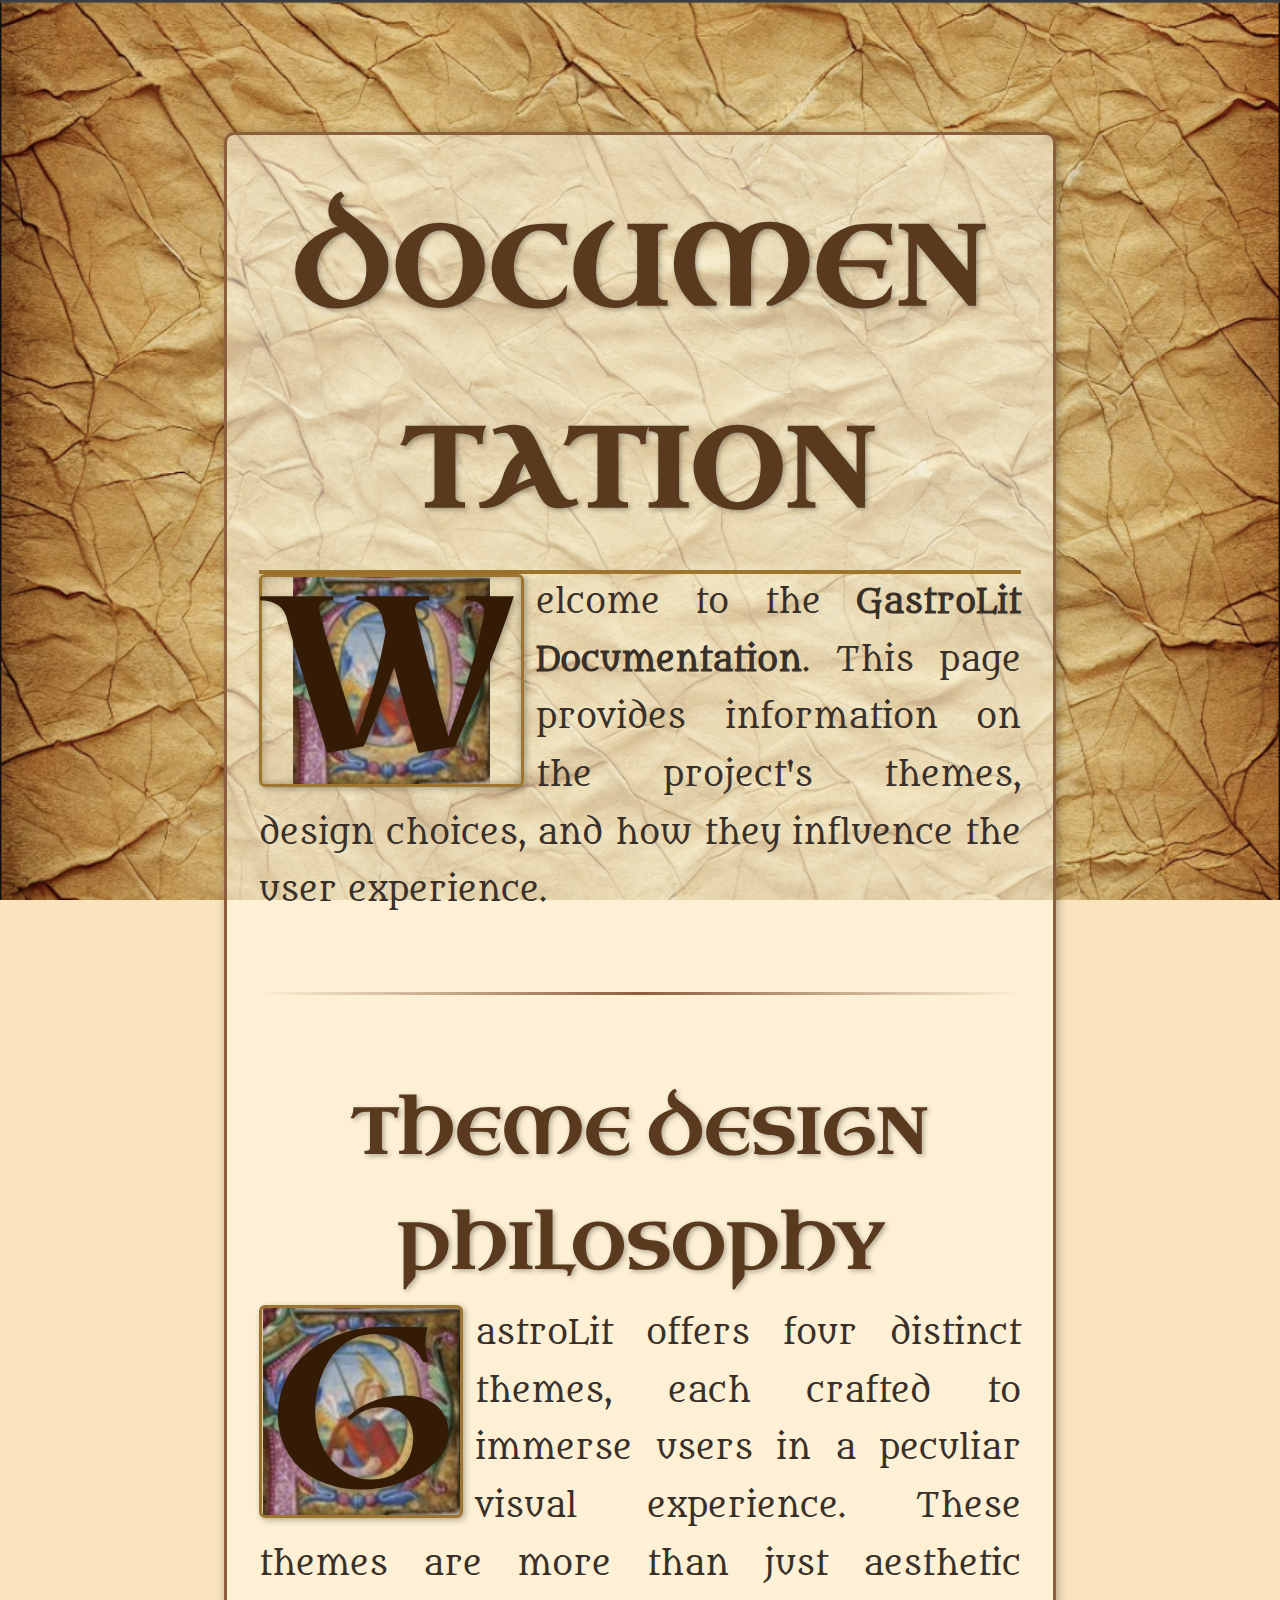
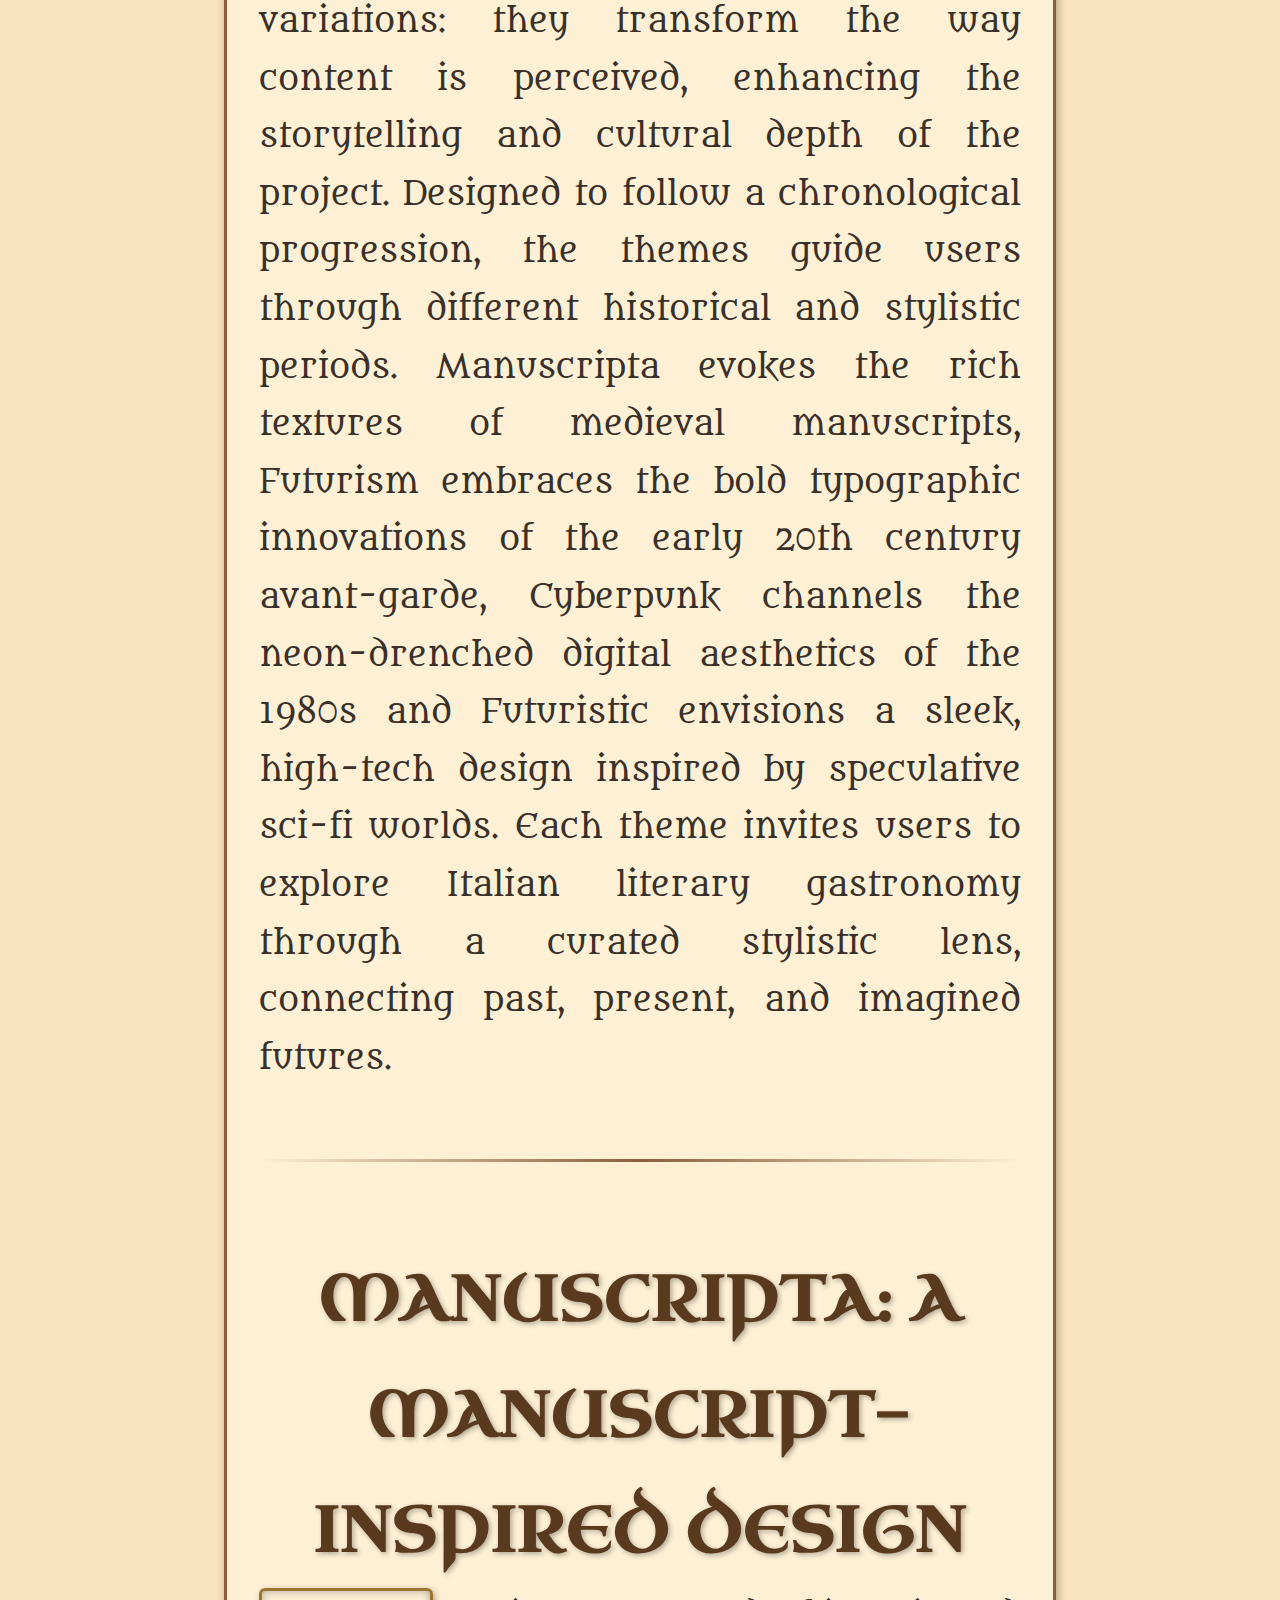
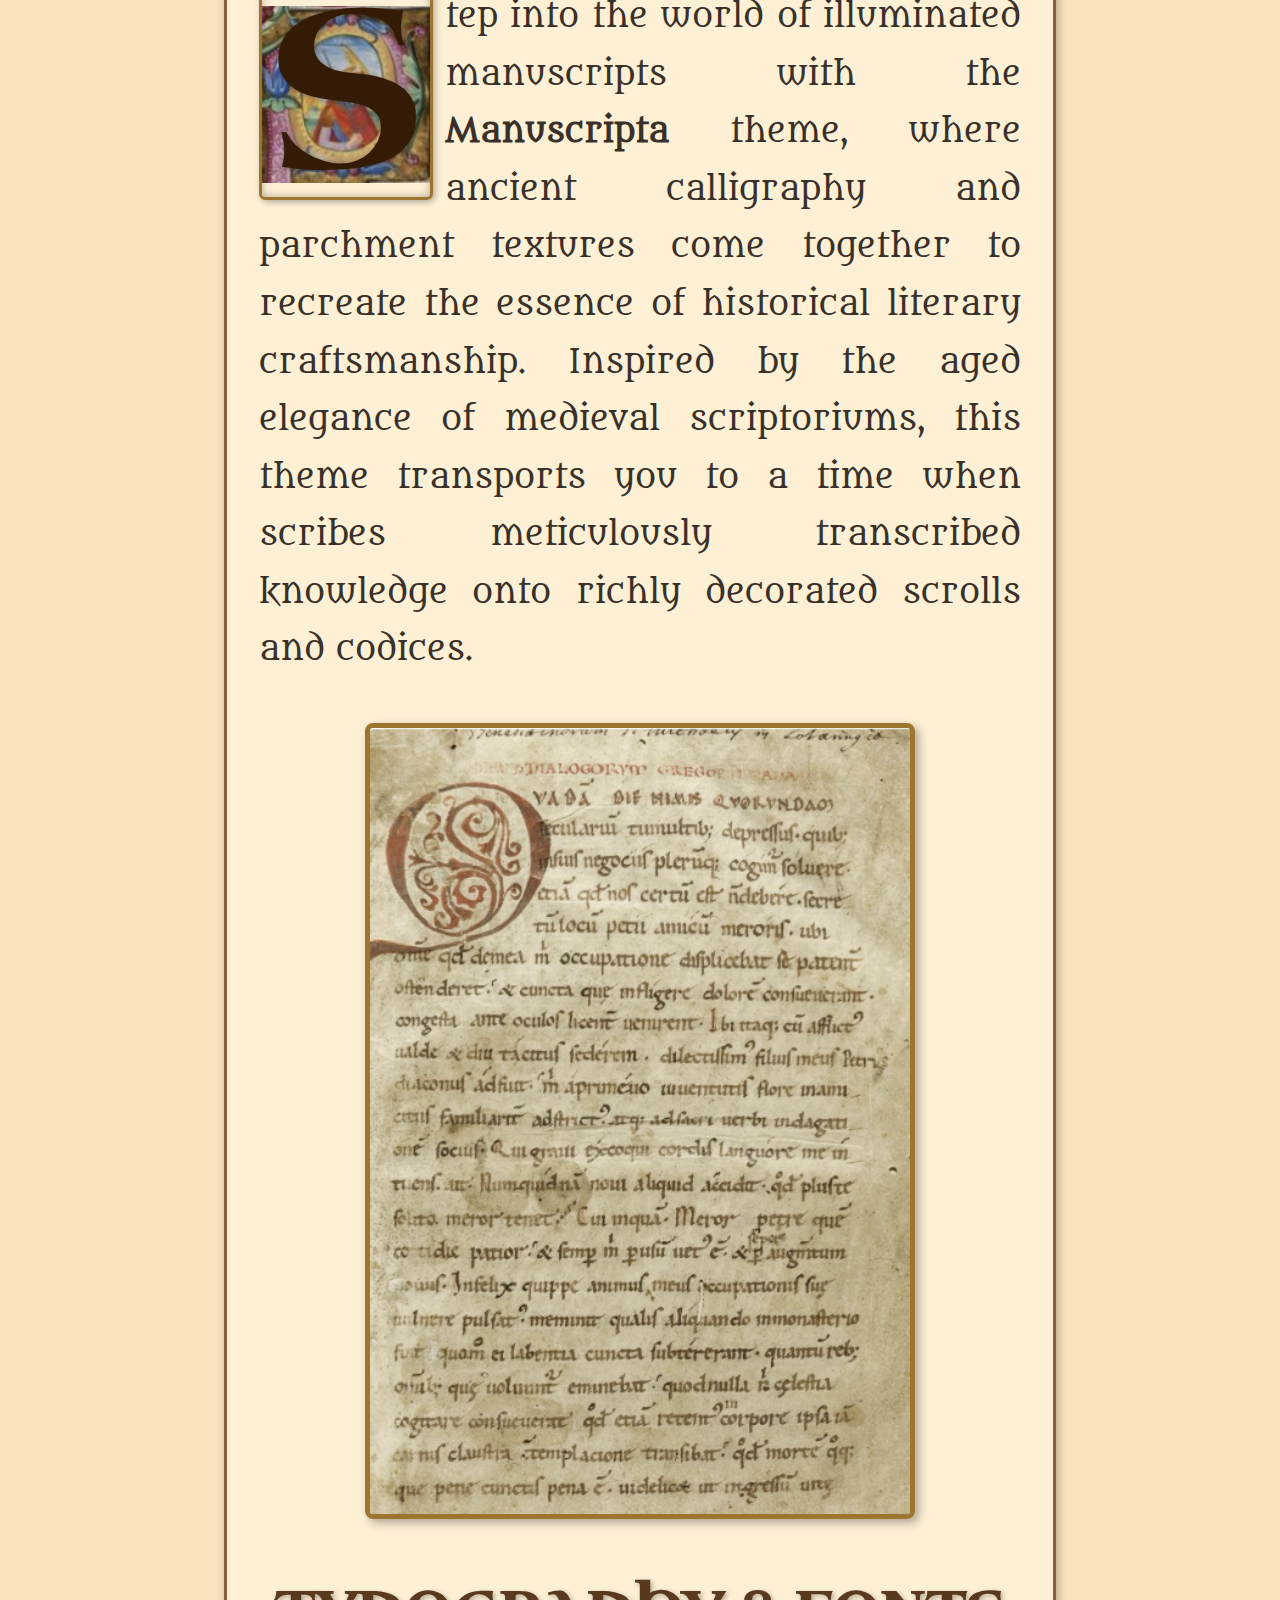
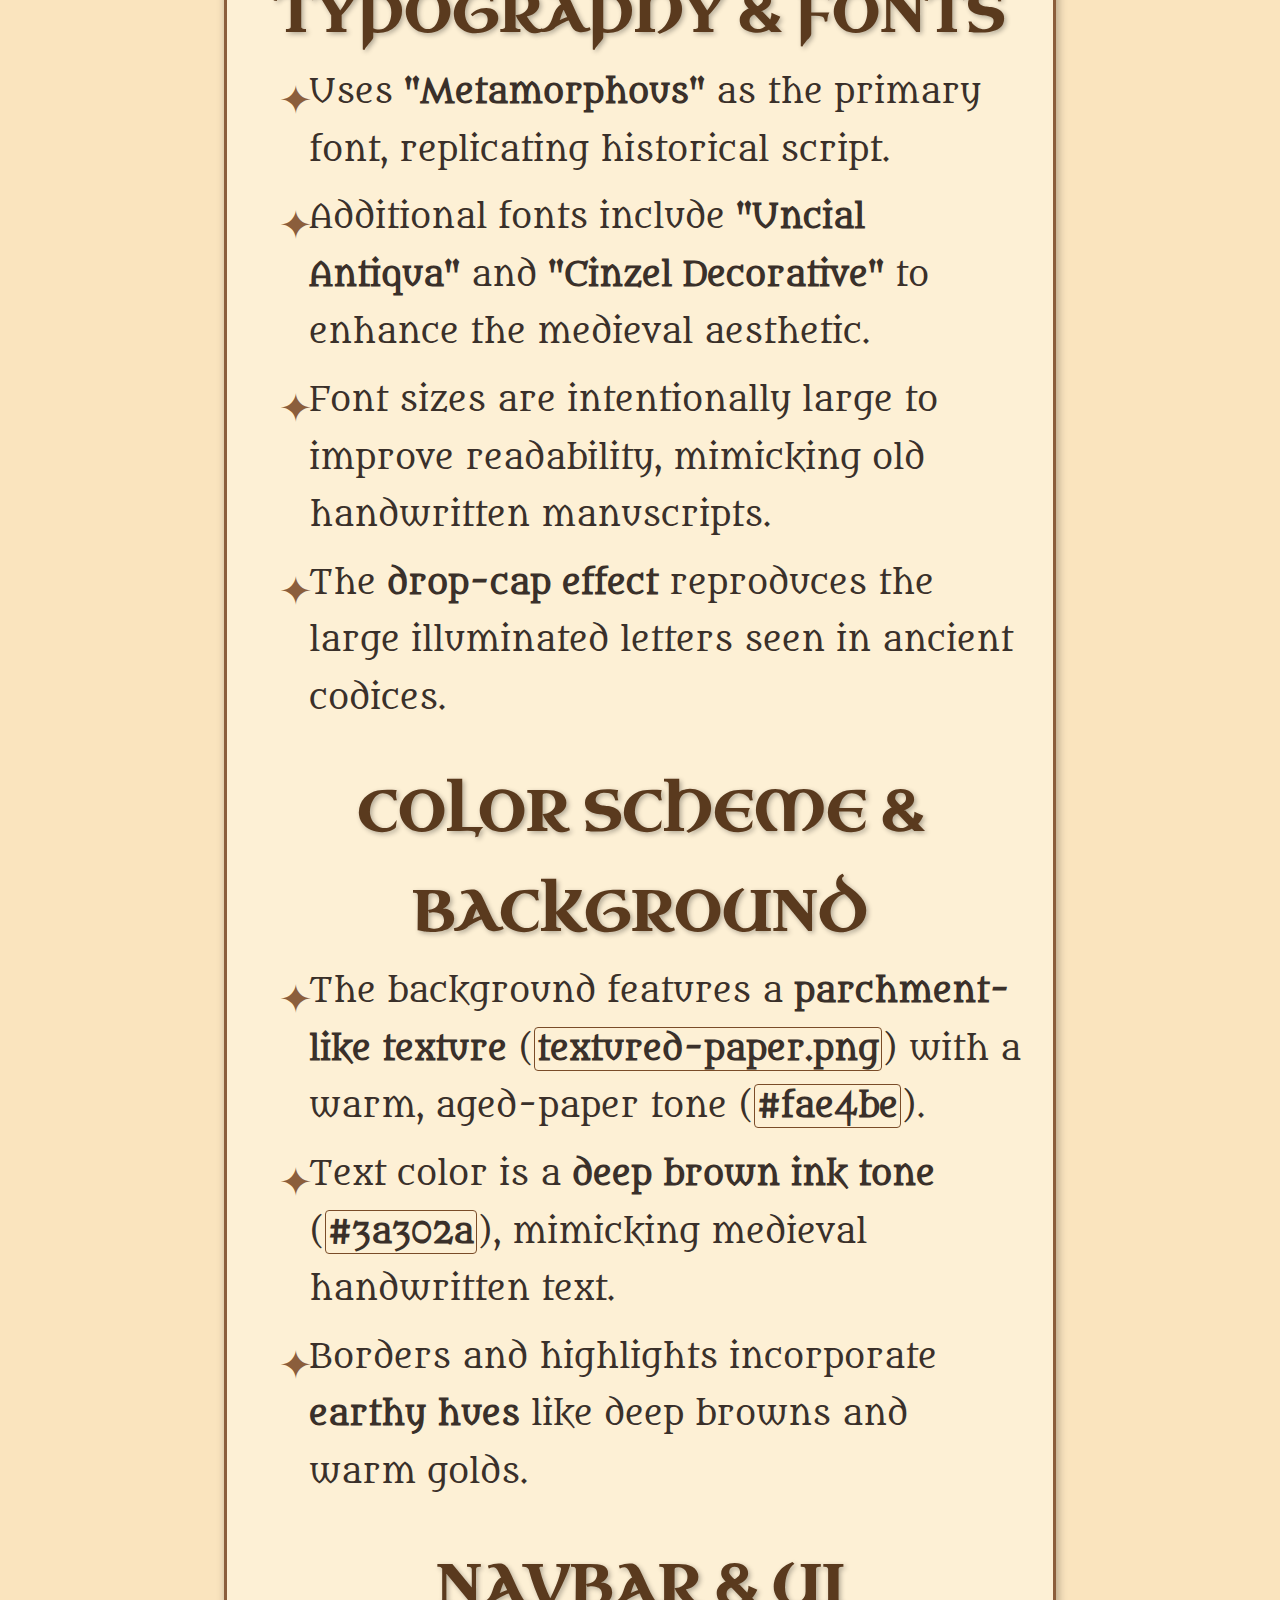
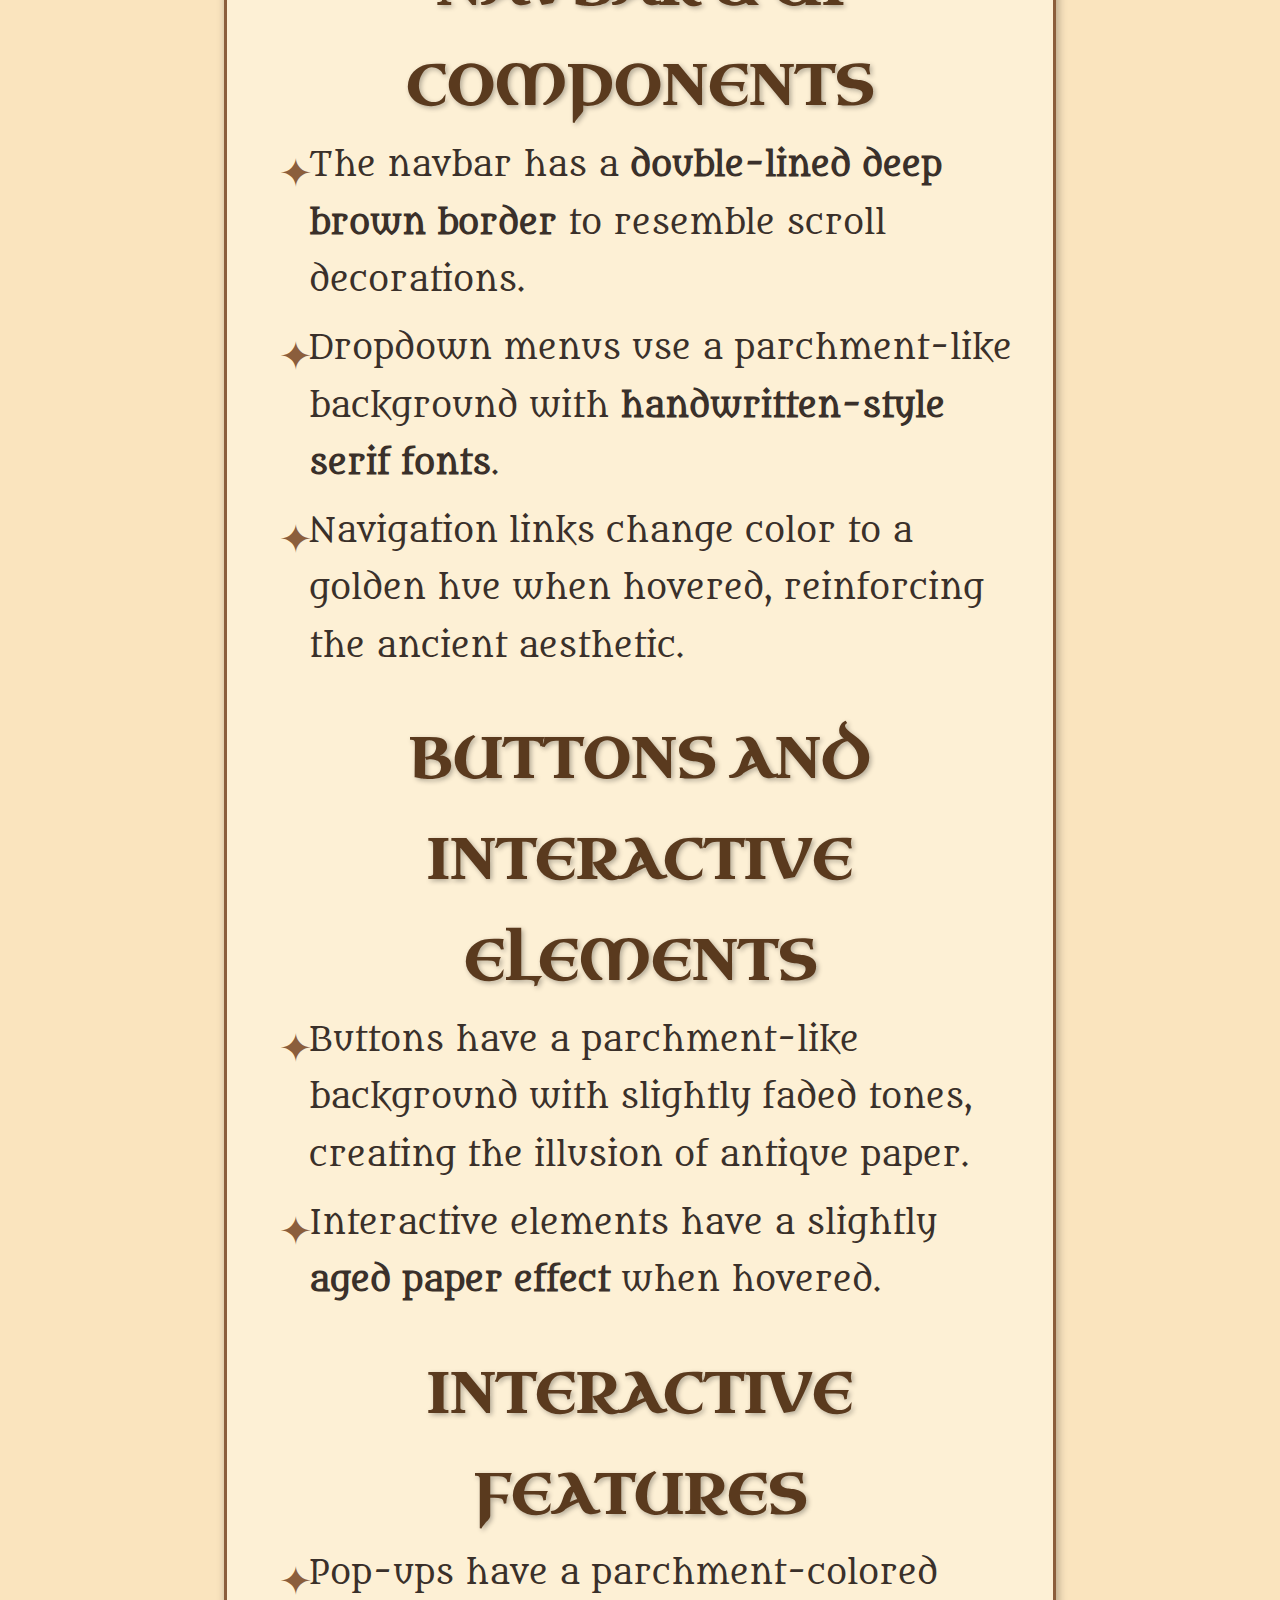
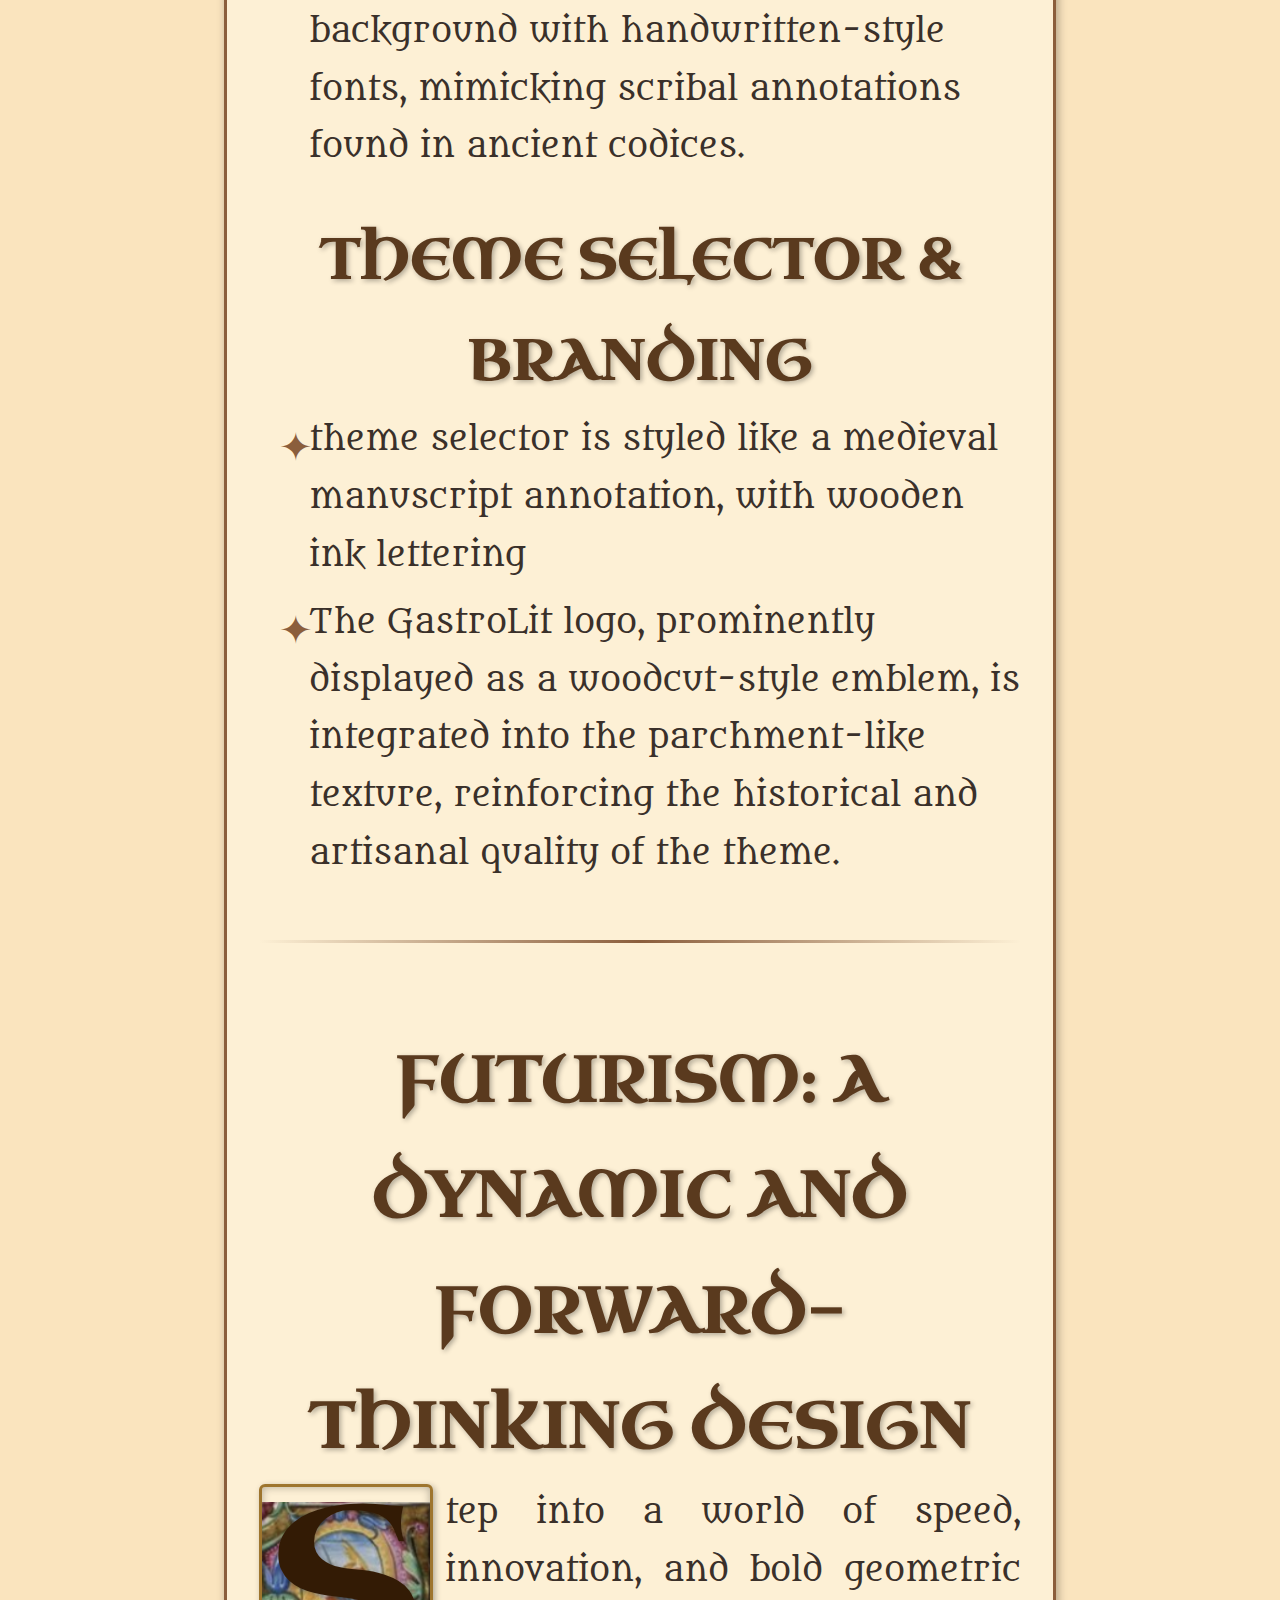
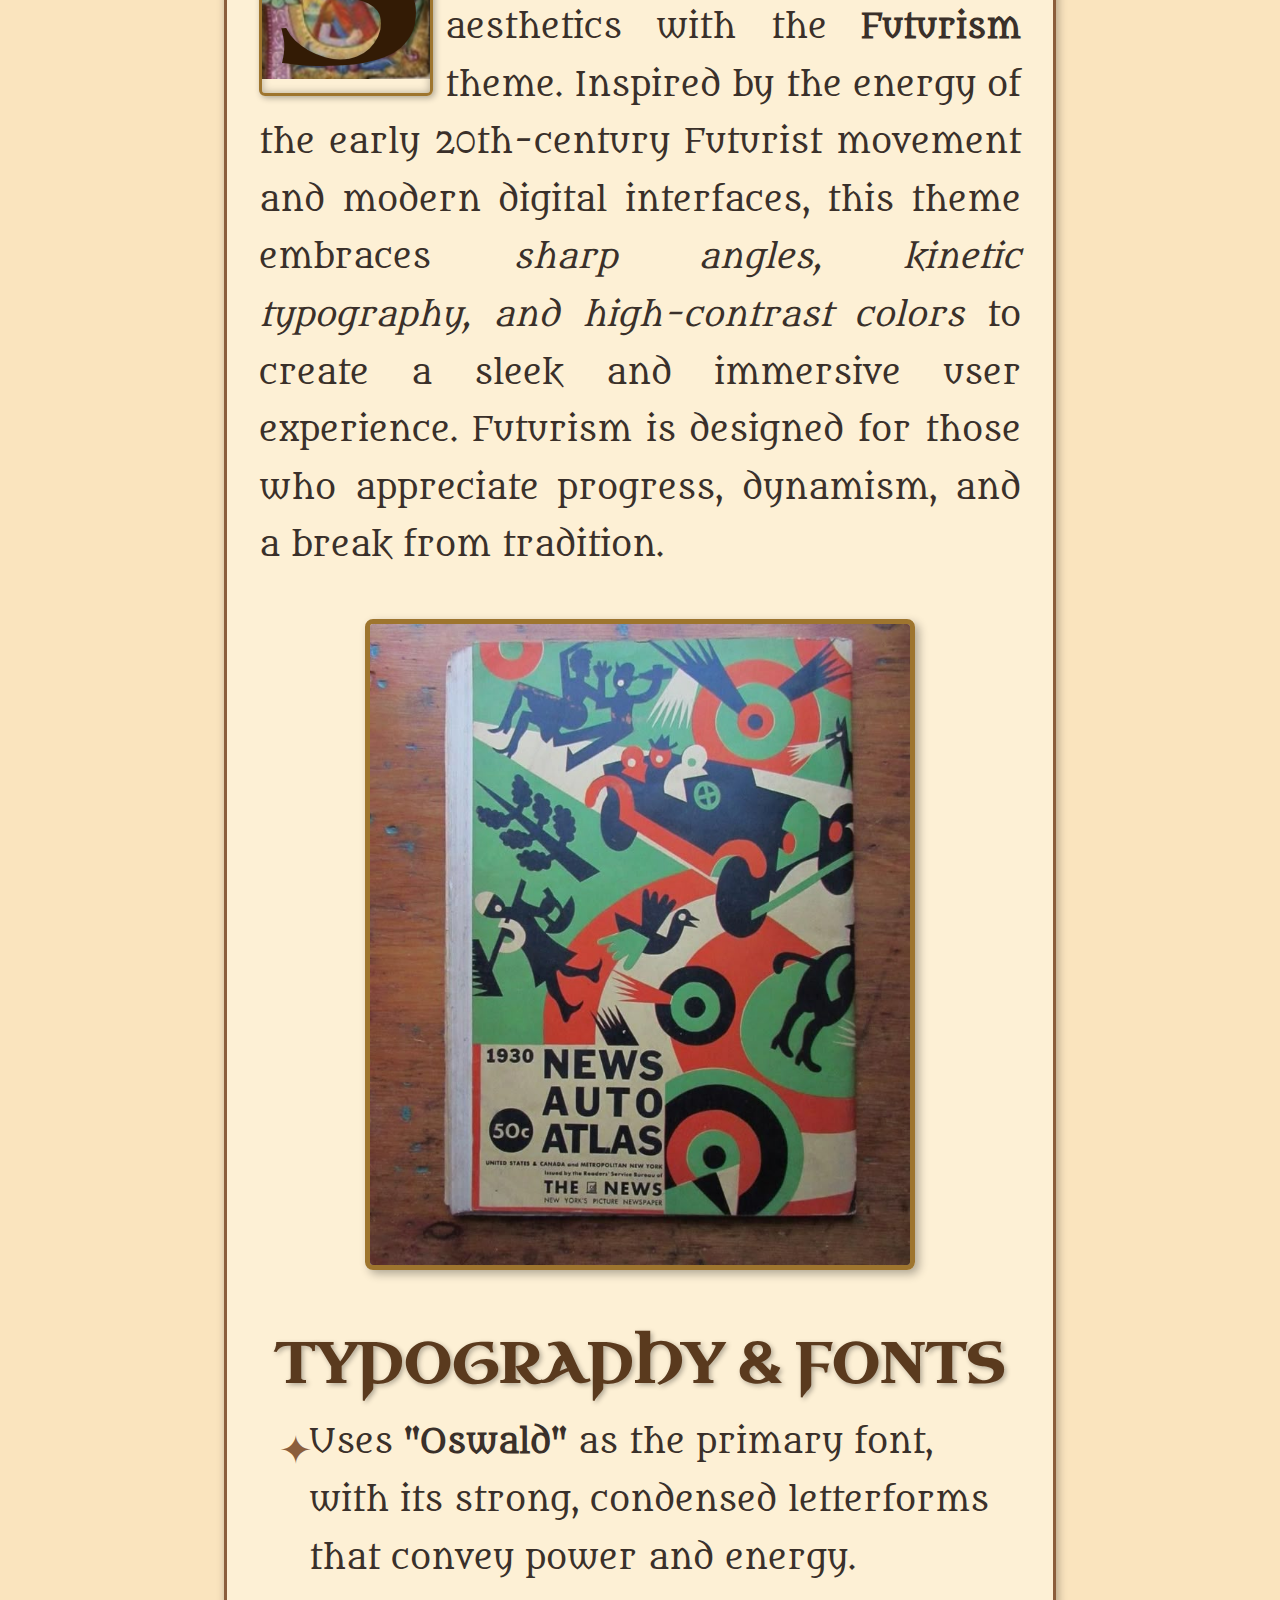
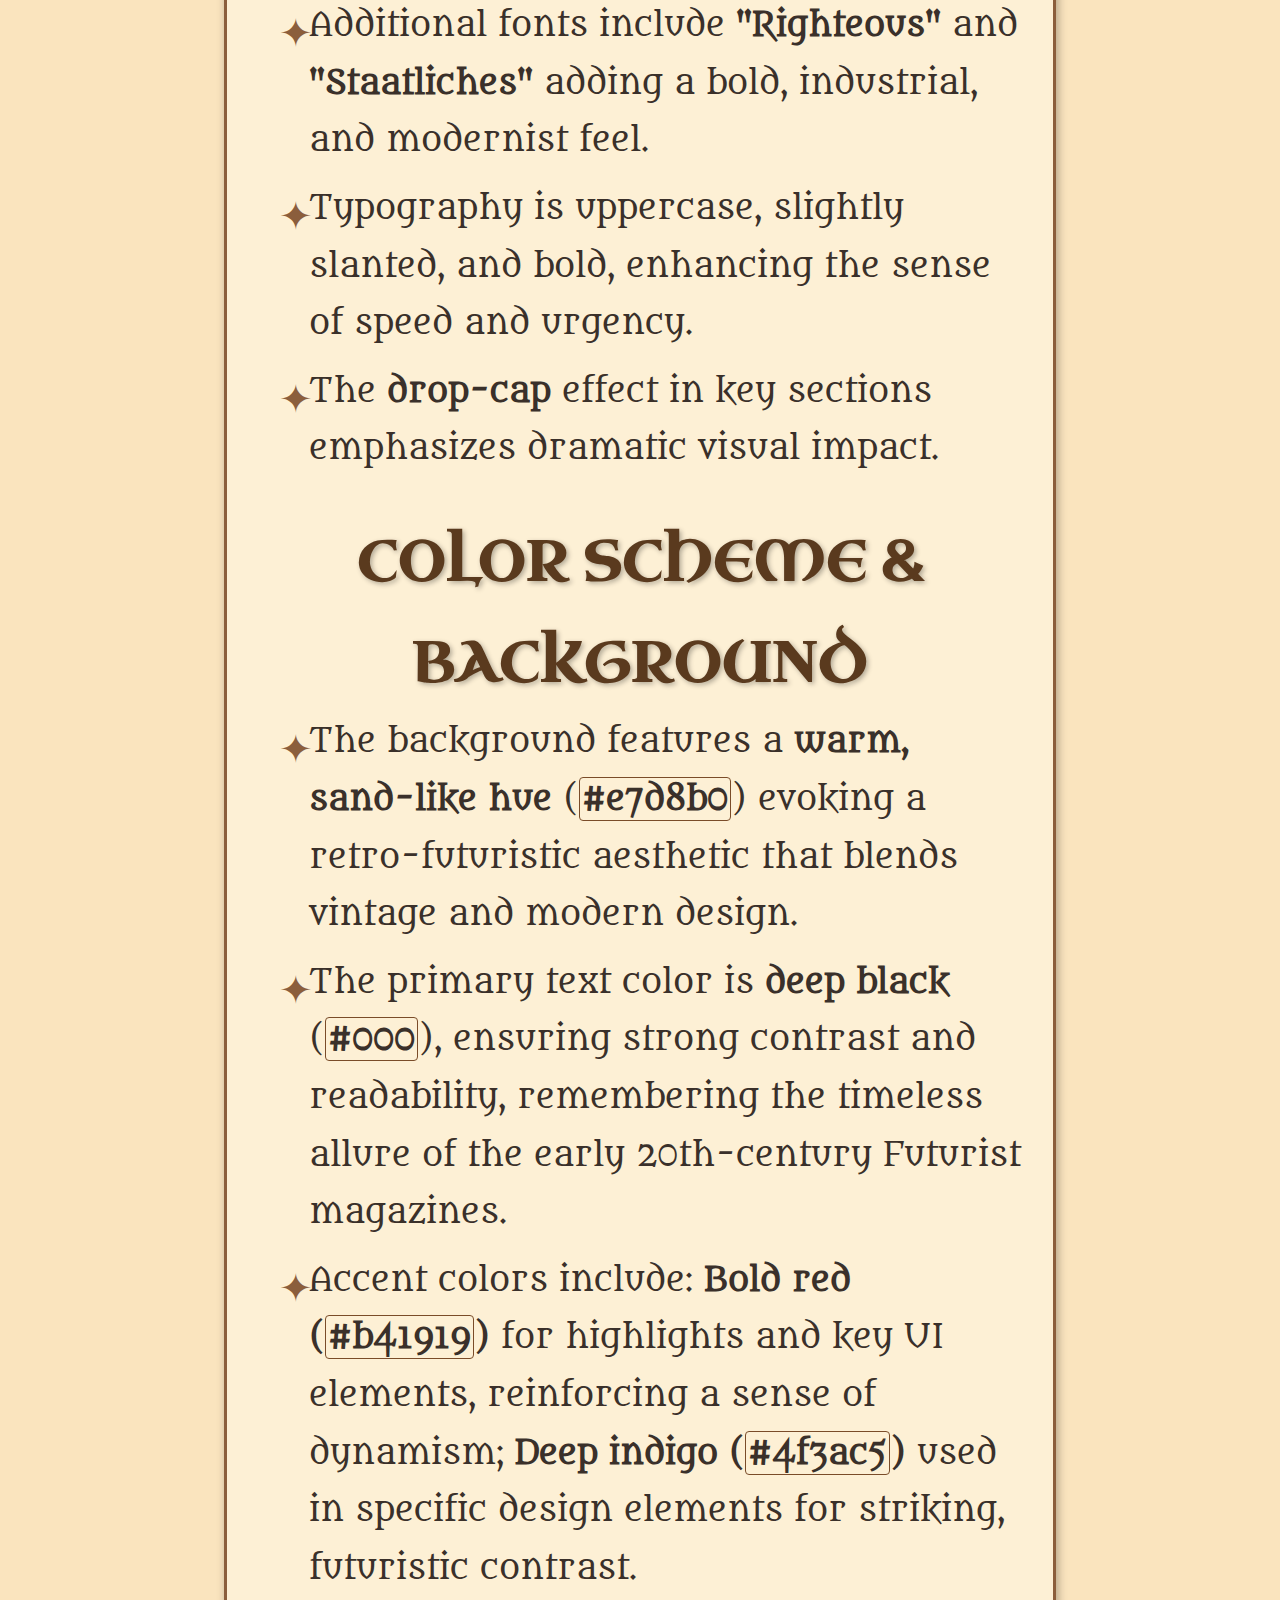
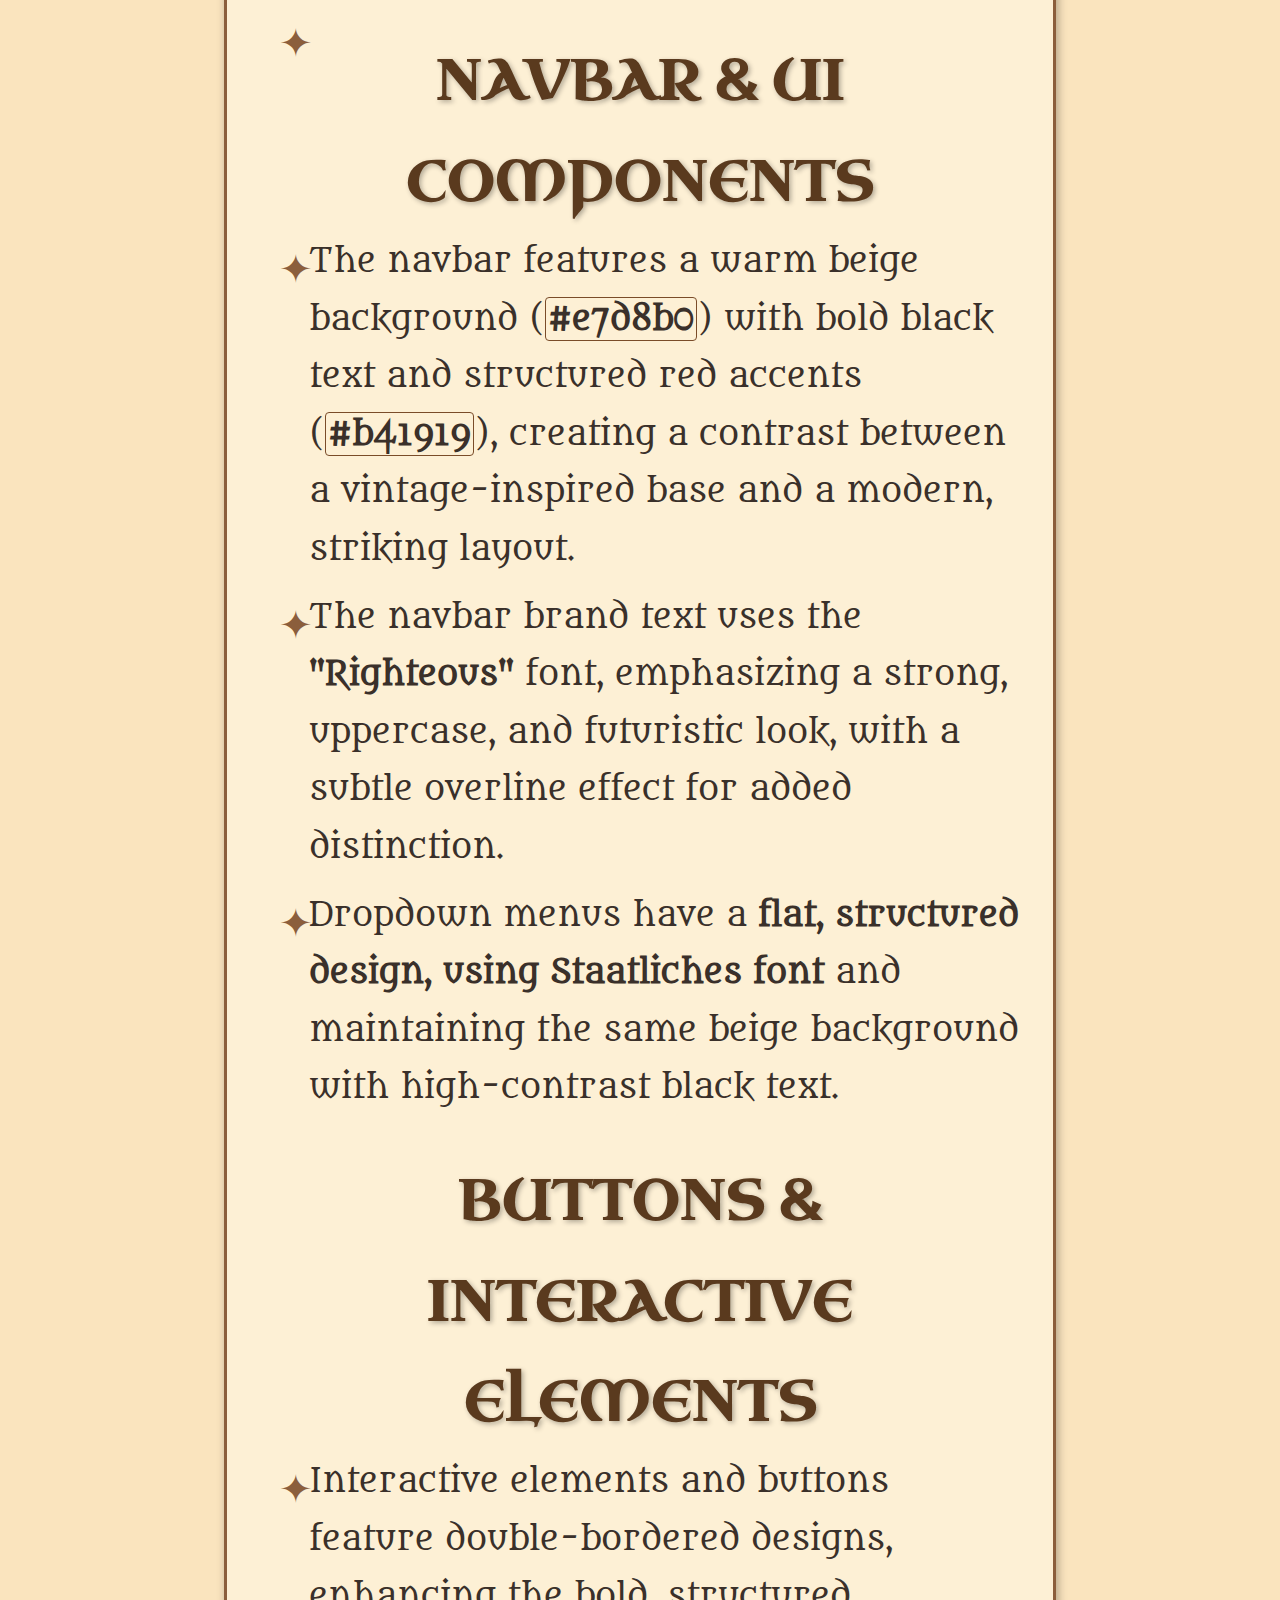
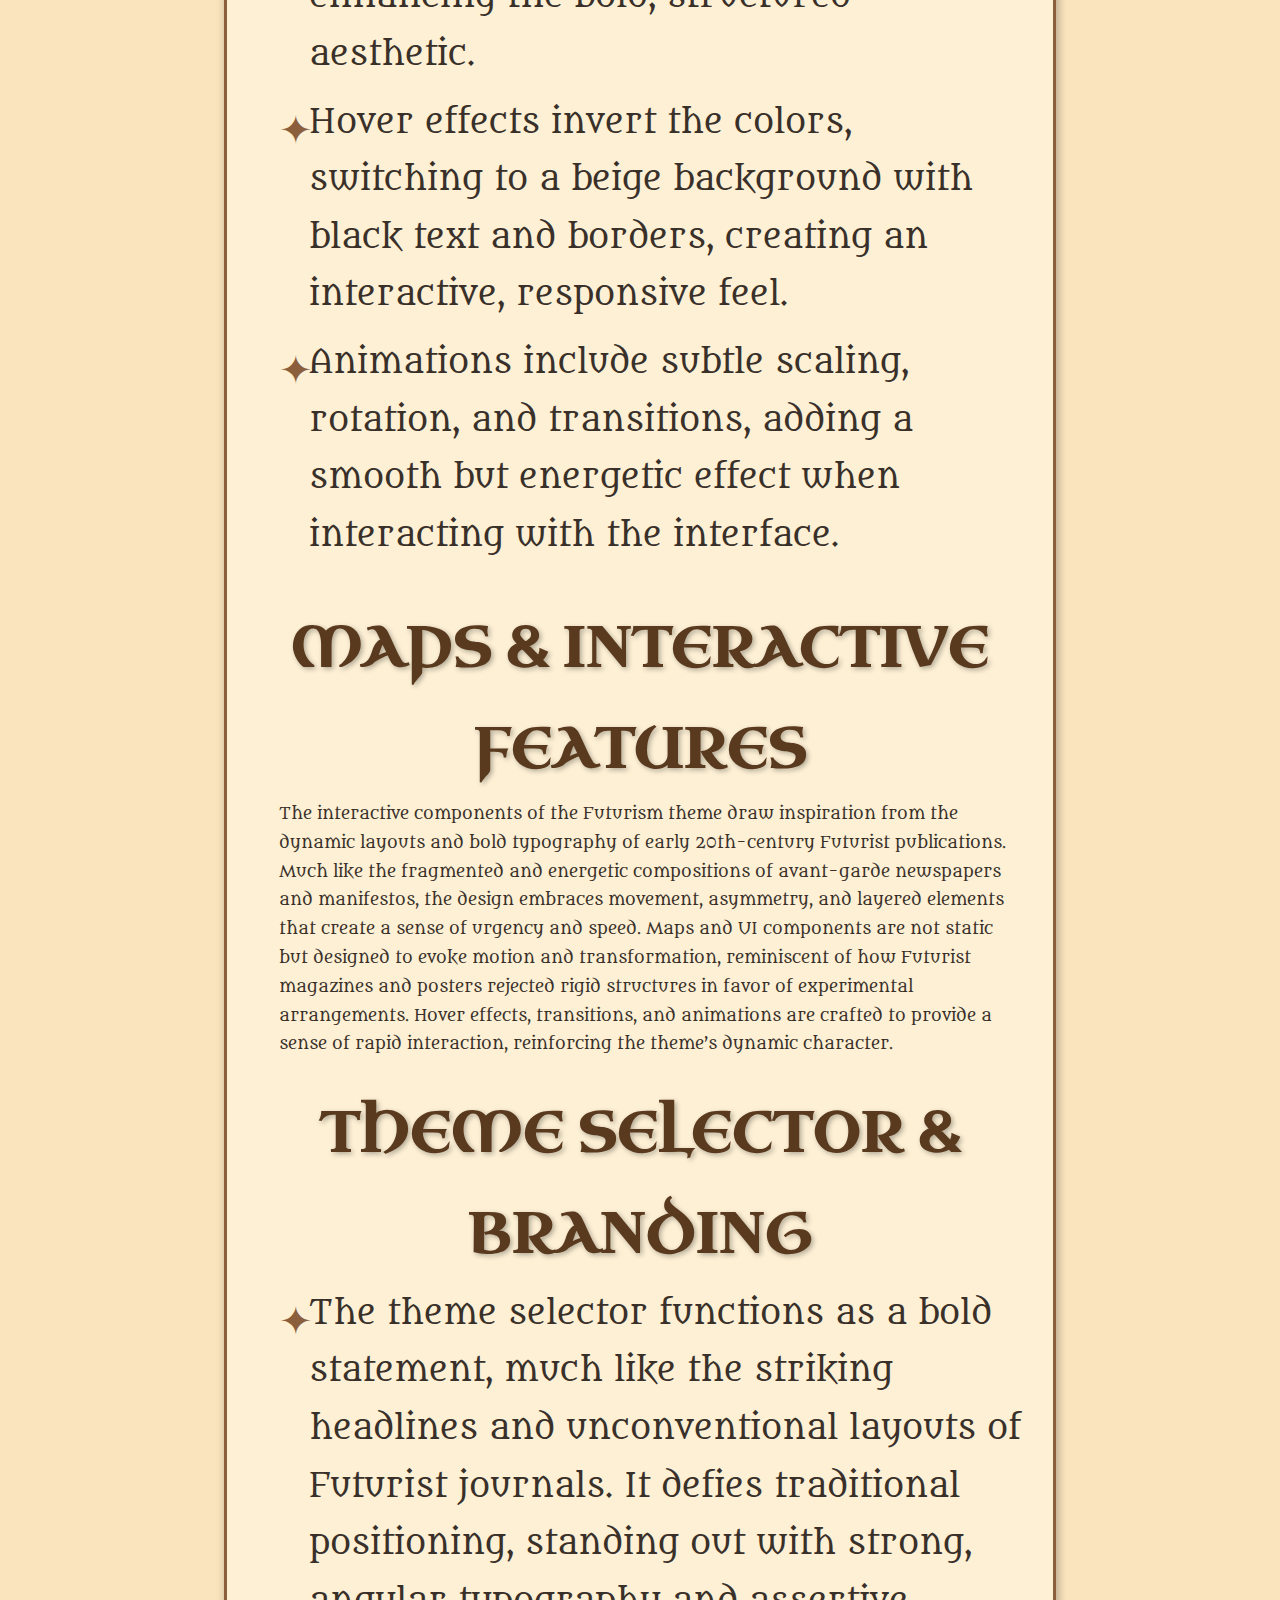
==== commit 764a90bc: "fine" ====
--- a/doc.html
+++ b/doc.html
@@ -63,7 +63,7 @@
         </ul>
         <hr>
 
-        <h2>Futurism Theme: A Dynamic and Forward-Thinking Design</h2>
+        <h2>Futurism: A Dynamic and Forward-Thinking Design</h2>
         <p class="drop-cap">Step into a world of speed, innovation, and bold geometric aesthetics with the <b>Futurism</b> theme. Inspired by the energy of the early 20th-century Futurist movement and modern digital interfaces, this theme embraces <i>sharp angles, kinetic typography, and high-contrast colors</i> to create a sleek and immersive user experience. Futurism is designed for those who appreciate progress, dynamism, and a break from tradition.</p>
 
         <img src="images/futurism.jpg" class="theme-preview">
@@ -159,37 +159,43 @@
 
         <hr>
 
-        <h2>Horizon Theme: A Neon-Lit Vision of the Future</h2>
+        <h2>Horizon: A Neon-Lit Vision of the Future</h2>
         <p class="drop-cap">Step into the <b>Horizon</b> theme, a digital utopia inspired by cybernetic aesthetics, neon-infused landscapes, and the sleek sophistication of the retro-futuristic vision. Blending bold monospace typography, radiant glows, and high-tech gradients, this theme is designed for those who embrace the synergy of technology and art. Horizon delivers an immersive experience, reflecting the boundless possibilities of the digital frontier.</p>
 
-        <img src="images/cyberpunk-theme-preview.png" class="theme-preview">
+        <img src="images/horizon.jpg" class="theme-preview">
 
 
         <h3>Typography & Fonts</h3>
         <ul>
             <li>The primary font is <b>"Unica One"</b>, a sleek, futuristic sans-serif with a unique digital aesthetic.</li>
-            <li>Additional use of <b>"Share Tech Mono"</b> for monospace elements, enhancing the hacker aesthetic.</li>
-            <li>Font sizes are medium-large, ensuring readability against neon-lit backgrounds.</li>
-        </ul>
-
-        <h3>Color Scheme & Background</h3>
-        <ul>
-            <li>The background is a <b>deep black</b> (<code>#0d0d0d</code>) to maximize neon contrast.</li>
-            <li>Primary colors: <b>Neon cyan</b> (<code>#00ffcc</code>), <b>Hot pink</b> (<code>#ff0080</code>), and <b>Vibrant yellow</b> (<code>#ffbf00</code>).</li>
-            <li>Gradients and shadows create a <b>glowing, holographic effect</b>.</li>
-        </ul>
-
-        <h3>Navbar & UI Components</h3>
-        <ul>
-            <li>The navbar has a <b>neon gradient background</b> blending cyan and pink.</li>
-            <li>Navigation links glow dynamically using text shadows to mimic holographic projections.</li>
-            <li>Dropdown menus have <b>black backgrounds with neon borders</b>, resembling futuristic UI panels.</li>
+            <li><b>"Space Mono"</b> serves as a secondary font, bringing a structured, cyberpunk-inspired look to code blocks, UI elements, and labels.</li>
+            <li><b>"Silkscreen"</b>enhances the theme with its pixelated, retro-digital vibe, giving buttons and small text an 8-bit aesthetic.</li>
+            <li>Typography is uppercase, with slight slanting for dynamic energy.</li>
+            <li>A subtle <b>glow effect</b> on headings intensifies the sci-fi atmosphere.</li>
+        </ul>
+
+        <h3>Color Scheme & Background</h3>
+        <ul>
+            <li>The background is a <b>deep midnight blue</b> (<code>#000611</code>), creating a digital void that enhances the neon accents.</li>
+            <li>A radial gradient (<code>#02101f, #bc7e48, #050a30</code>) simulates a neon glow effect, adding depth and futuristic ambiance.</li>
+            <li><b>Primary text color</b>: Light cyan (<code>#e0ffff</code>), providing high contrast against the dark backdrop.</li>
+            <li>Accent colors: <b>Neon magenta</b> (<code>#9f1882</code>) for key UI elements and interactivr components; <b>Cyberpunk cyan (<code>#00ffff</code>)</b> to emphasize buttons and hover states; <b>Warm bronze (<code>#bc7e48</code>)</b></li>
+        </ul>
+
+        <h3>Navbar & UI Components</h3>
+        <ul>
+            <li>The navbar is transparent, with a glassmorphism effect (<code>backdrop-filter: blur(20px)</code>), resembling futuristic holographic panels.</li>
+            <li><b>Box-shadow glows (<code>rgba(0, 255, 255, 0.6)</code>)</code></b> create a floating, high-tech illusion.</li>
+            <li>The navbar brand uses "Righteous" in an oversized, glowing magenta font, reinforcing the cybernetic branding.</li>
+            <li><b>Dropdown menus</b> feature dashed neon borders, maintaining the sleek, digital interface.</li>
+
         </ul>
 
         <h3>Buttons & Interactive Elements</h3>
         <ul>
-            <li>Buttons resemble high-tech control panels with glowing neon borders.</li>
-            <li>Hover effects amplify the glow, making interactions feel responsive and immersive.</li>
+            <li>Buttons feature double-bordered designs, inspired by classic arcade interfaces.</li>
+            <li>Hover effects include: Color inversion, switching to a beige background with black text; Subtle scaling and rotation, enhancing the interactive feel; Subtle scaling and rotation, enhancing the interactive feel.</li>
+            <li>Animations use smooth transitions to add a futuristic flow to user interactions.</li>
         </ul>
 
         <h3>Maps & Interactive Features</h3>
@@ -200,8 +206,10 @@
 
         <h3>Theme Selector & Branding</h3>
         <ul>
-            <li>The theme selector is designed like a cyber interface with <b>animated text glows</b> and neon highlights.</li>
-            <li>The GastroLit logo is here disposed as a general immersive background.</li>
+            <li>The theme selector is styled to resemble a <b>futuristic terminal</b>, using pixelated typography and neon highlights.</li>
+            <li>The placement and interaction mimic the heads-up displays (HUDs) found in sci-fi UI designs.</li>
+            <li>Branding elements, including logos, headers, and animations, evoke the feeling of a high-tech network, aligning with the forward-thinking philosophy of Horizon.</li>
+            <li>Structured yet fluid, the Horizon theme embodies the pulse of technological advancement, innovation, and exploration.</li>
         </ul>
 
         <hr>
@@ -221,37 +229,37 @@
                 <tr>
                     <td><b>Font Style</b></td>
                     <td>Medieval serif & calligraphy</td>
+                    <td>Bold, condensed sans-serif</td>
                     <td>Digital sans-serif & monospace</td>
-                    <td></td>
-                    <td></td>
+                    <td>Sleek futuristic sans-serif</td>
                 </tr>
                 <tr>
                     <td><b>Color Palette</b></td>
                     <td>Earthy browns, parchment, golds</td>
+                    <td>Beige, deep black, bold red</td>
                     <td>Neon cyan, hot pink, deep black</td>
-                    <td></td>
-                    <td></td>
+                    <td>Deep midnight blue, neon magenta, cyan</td>
                 </tr>
                 <tr>
                     <td><b>Navbar Design</b></td>
                     <td>Parchment-textured, brown borders</td>
+                    <td>Beige background, structured red accents</td>
                     <td>Neon gradient, glowing text</td>
-                    <td></td>
-                    <td></td>
+                    <td>Glassmorphism with glowing neon elements</td>
                 </tr>
                 <tr>
                     <td><b>Interactive Elements</b></td>
                     <td>Hand-drawn buttons, parchment texture</td>
+                    <td>Structured buttons, strong geometric contrasts</td>
                     <td>Glowing buttons, neon highlights</td>
-                    <td></td>
-                    <td></td>
+                    <td>Cyber-style buttons, high-tech animations</td>
                 </tr>
                 <tr>
                     <td><b>Overall Experience</b></td>
                     <td>Feels like reading an ancient manuscript</td>
+                    <td>Feels like a bold modernist design</td>
                     <td>Feels like using a cyberpunk interface</td>
-                    <td></td>
-                    <td></td>
+                    <td>Feels like an advanced sci-fi HUD</td>
                 </tr>
             </tbody>
         </table>
